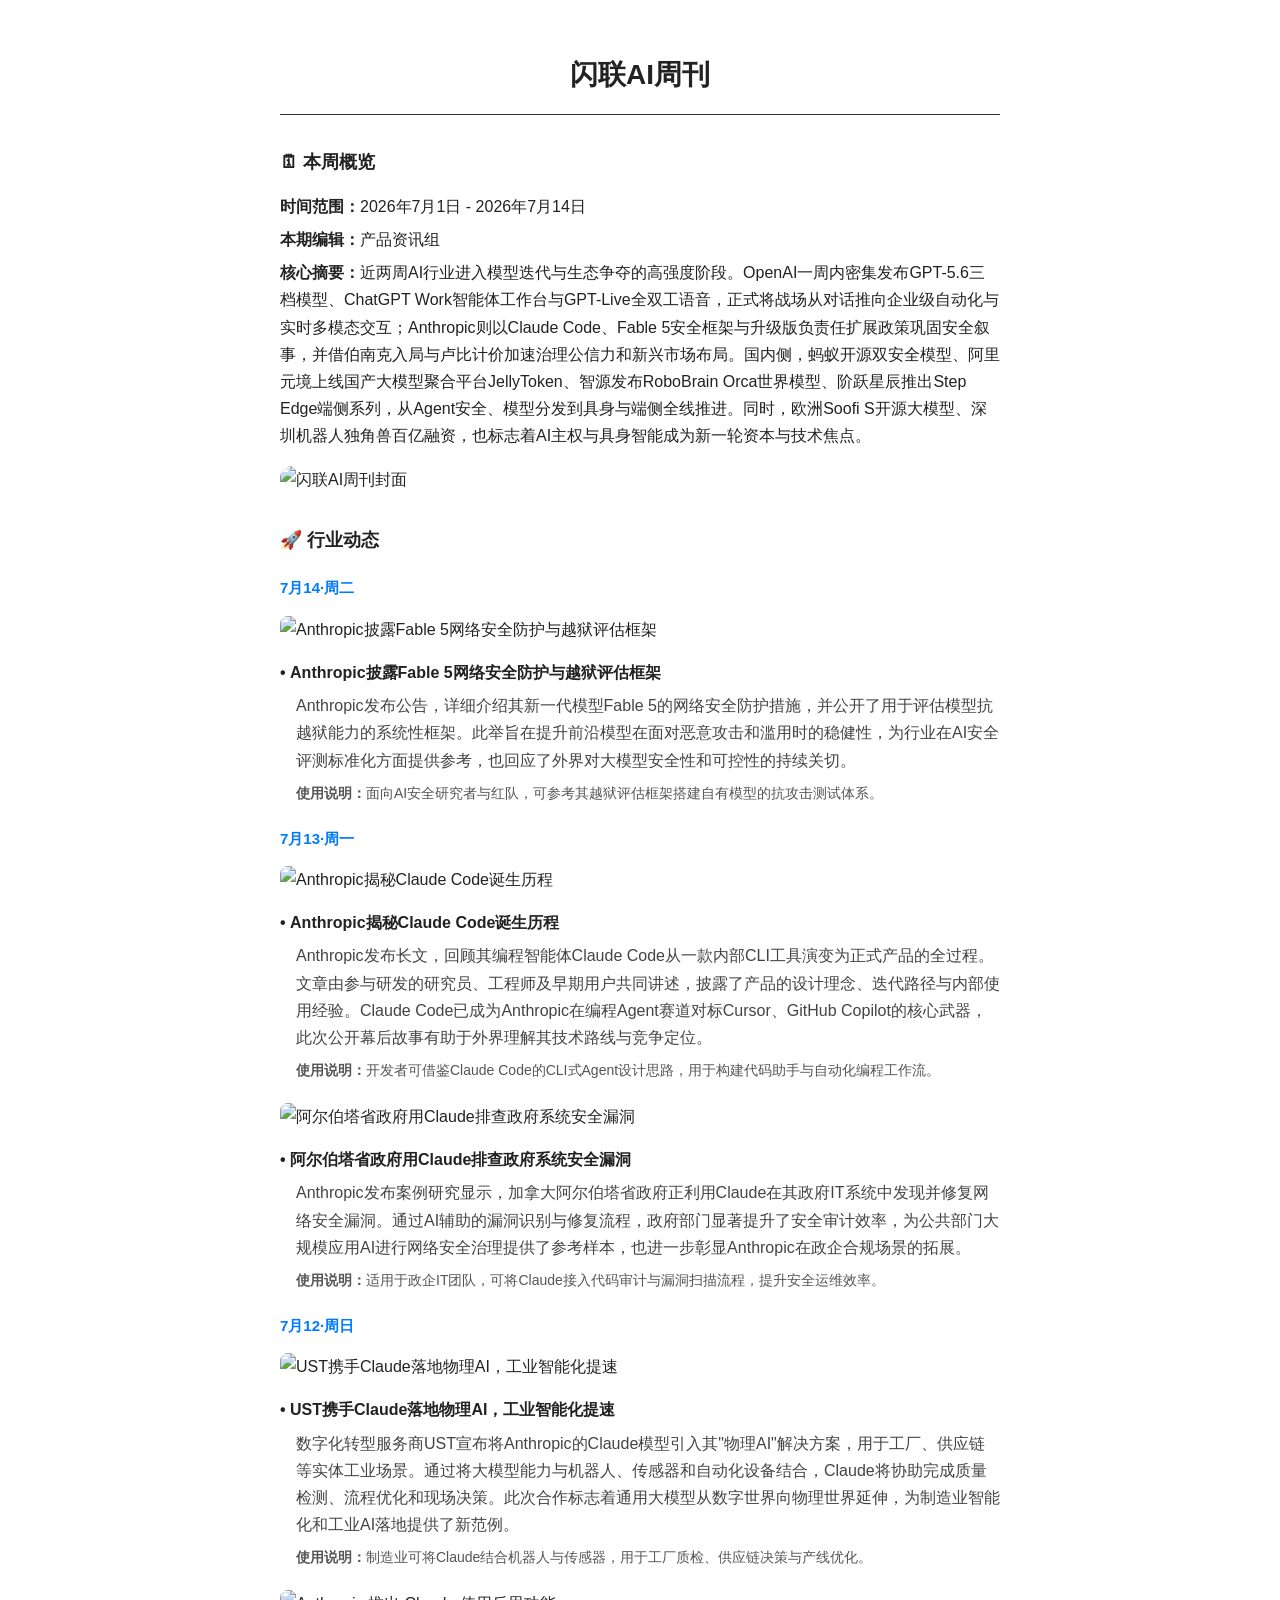
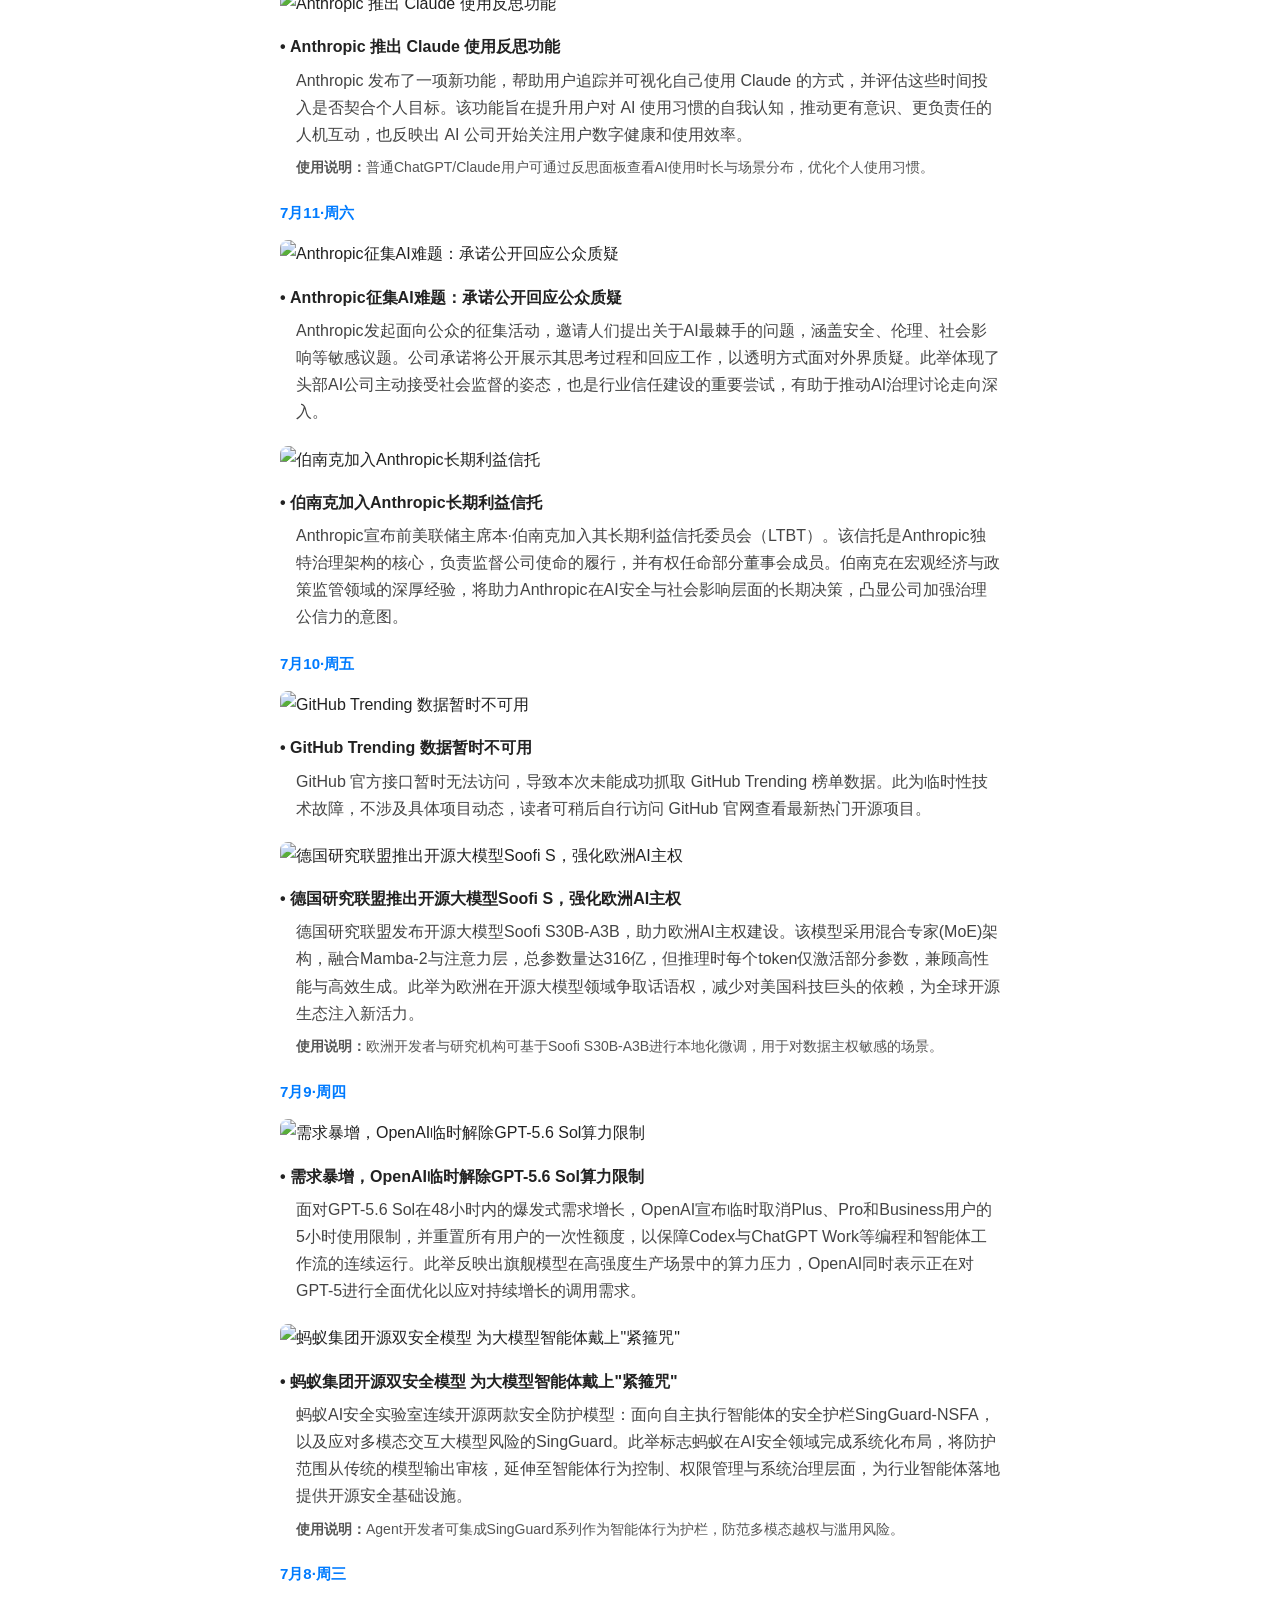
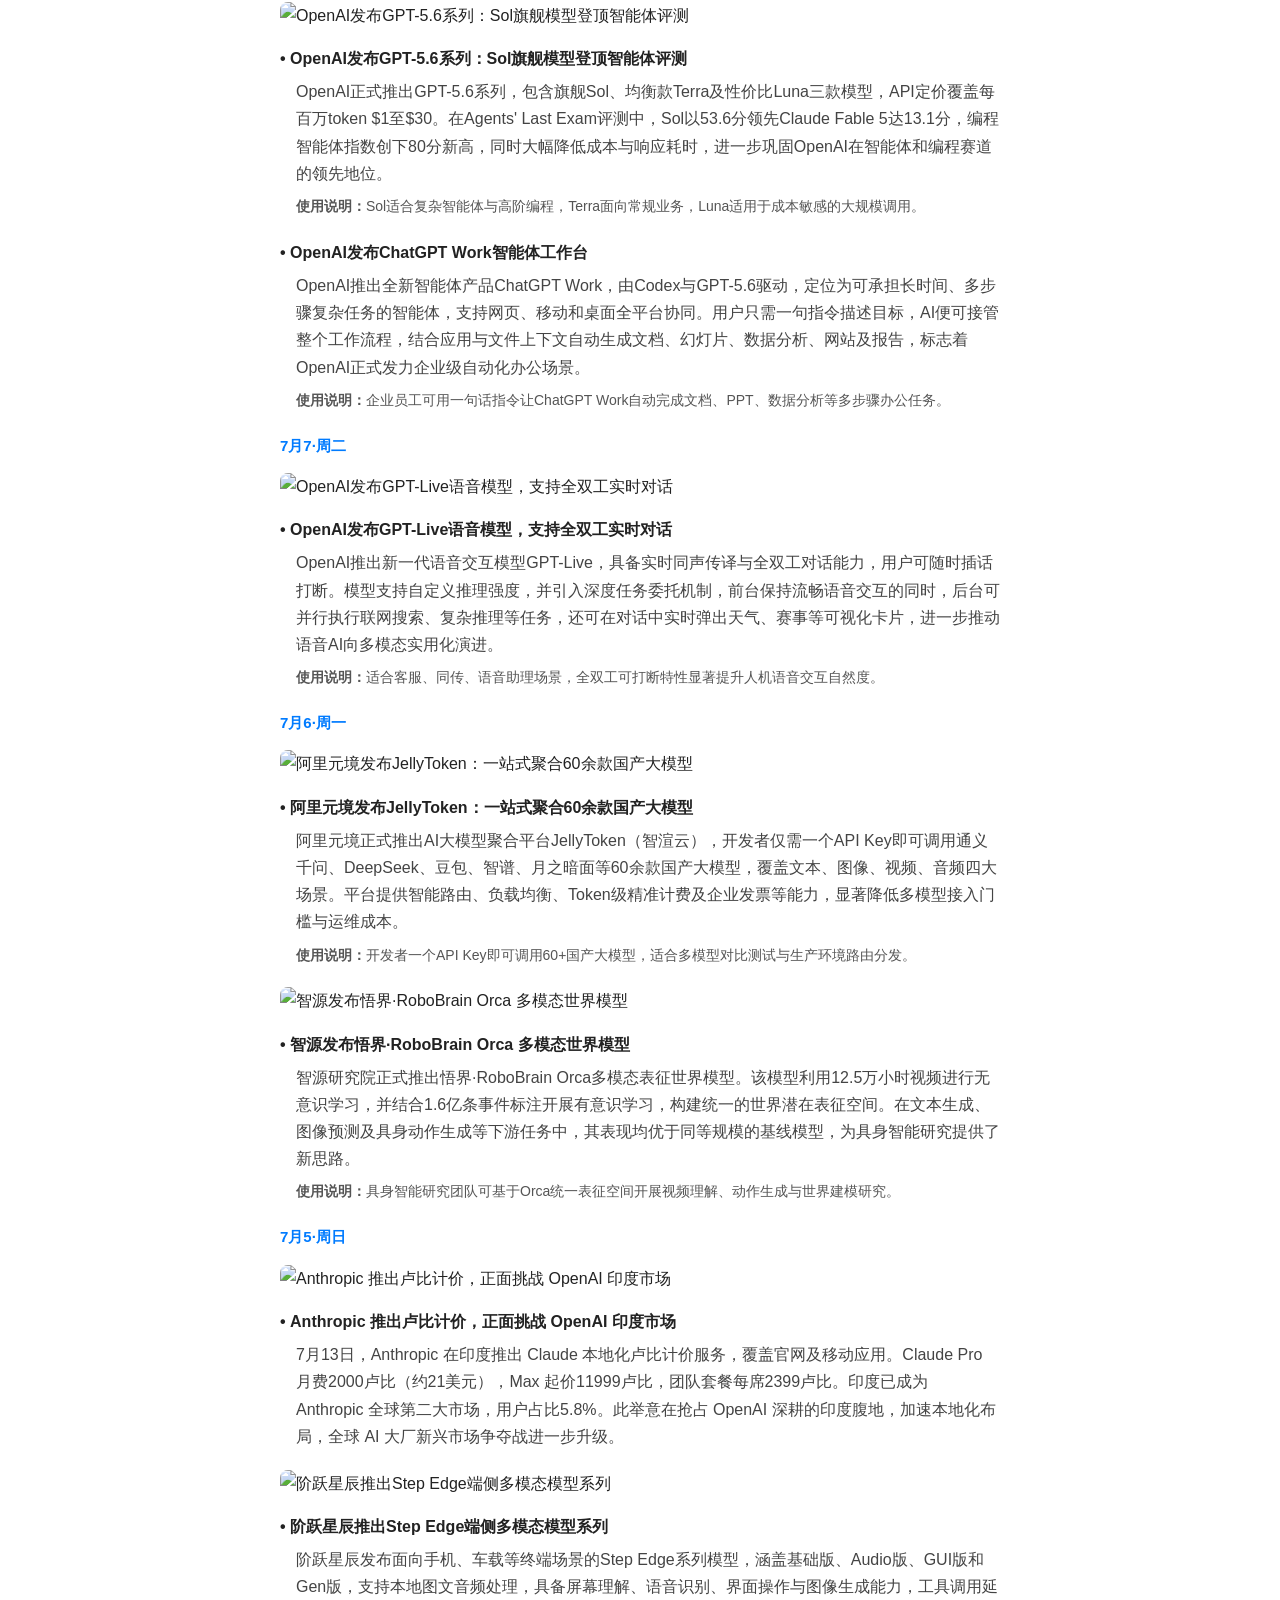
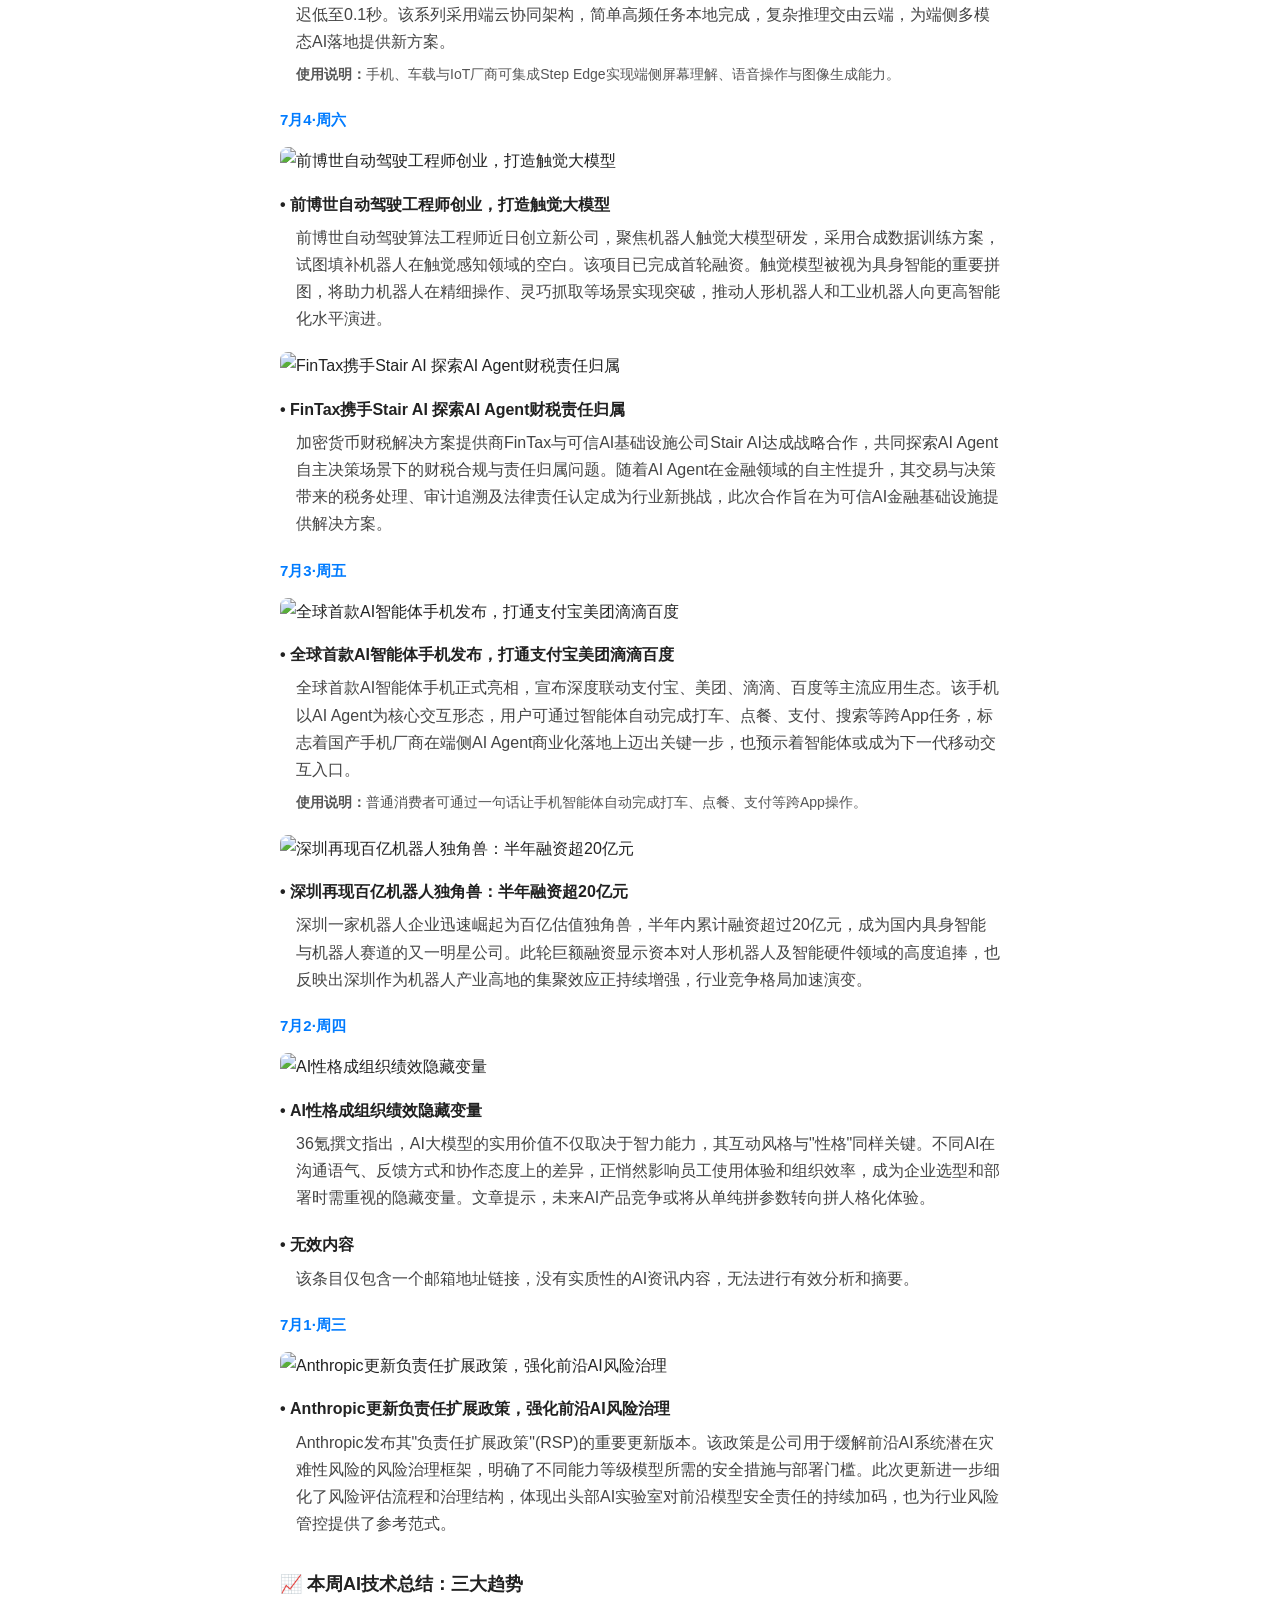
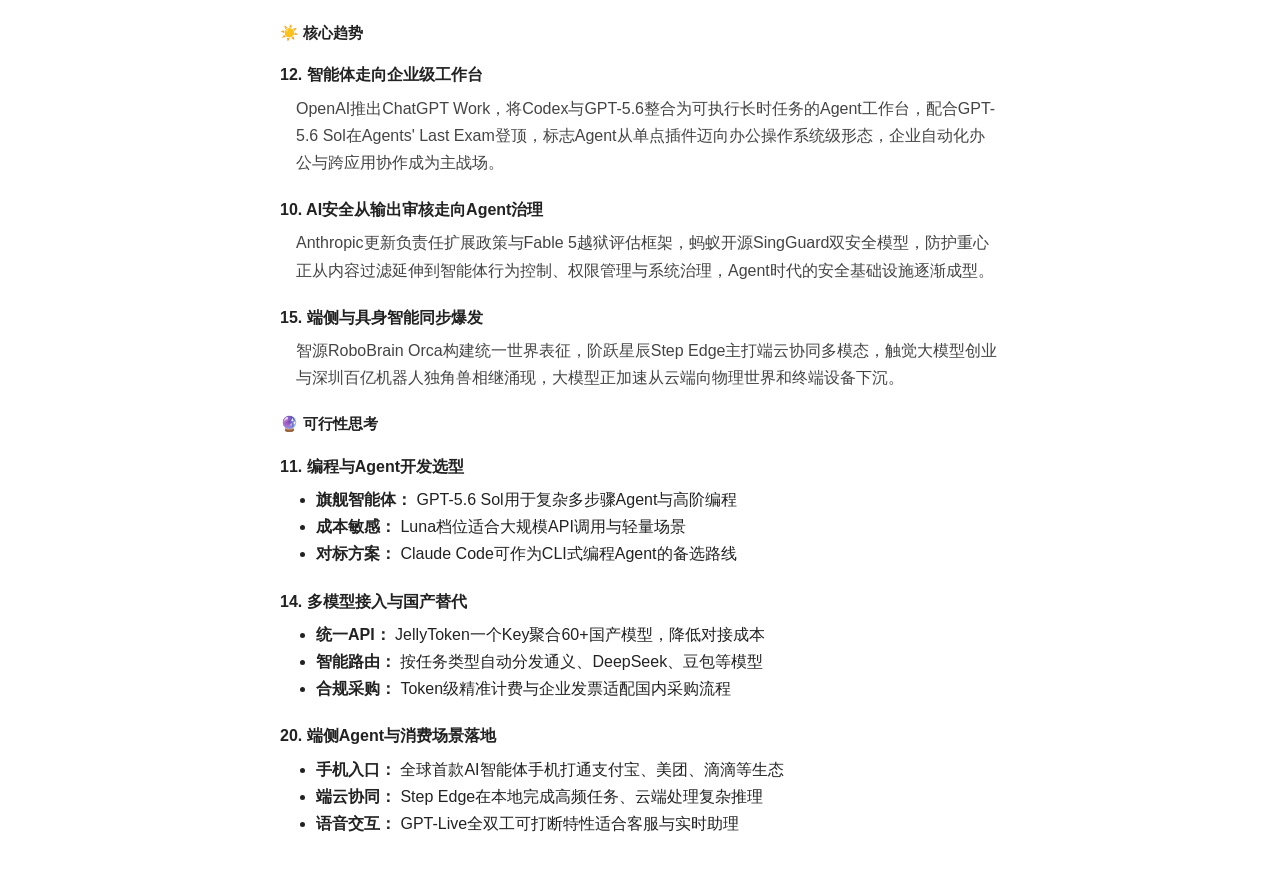
==== output/weekly-2026-07-14/newsletter.html @ d0c446a0 "修改" ====
<!DOCTYPE html>
<html lang="zh-CN">
<head>
<meta charset="utf-8">
<meta name="viewport" content="width=device-width, initial-scale=1">
<title>闪联AI周刊</title>
<style>
  body {
    font-family: "PingFang SC", "Microsoft YaHei", sans-serif;
    max-width: 720px; margin: 0 auto; padding: 32px 24px;
    color: #222; line-height: 1.7; background: #fff;
  }
  h1 { text-align: center; font-size: 28px; margin-bottom: 8px; }
  hr { border: none; border-top: 1px solid #333; margin: 16px 0 24px; }
  .cover-image { width: 100%; border-radius: 12px; margin: 16px 0 24px; display: block; }
  h2 { font-size: 18px; margin-top: 32px; }
  h3 { font-size: 15px; margin-top: 20px; }
  h3.date-label { color: #007bff; font-weight: 600; }
  .meta p { margin: 6px 0; }
  .news-item { margin-bottom: 20px; }
  .news-image { max-width: 100%; border-radius: 8px; margin-bottom: 8px; display: block; }
  .news-title { margin-bottom: 6px; font-weight: 600; }
  .news-summary { margin: 0 0 8px 16px; color: #444; }
  .news-usage { margin: 0 0 0 16px; color: #555; font-size: 14px; }
  .trend-item { margin-bottom: 20px; }
  .trend-heading { margin-bottom: 6px; }
  .trend-body { margin: 0 0 0 16px; color: #444; }
  .feasibility-list { margin: 4px 0 0 16px; padding-left: 20px; }
  ul { padding-left: 20px; }
  a { color: #007bff; }
</style>
</head>
<body>
  <h1>闪联AI周刊</h1>
  <hr>
  <section>
    <h2>🗓 本周概览</h2>
    <div class="meta">
      <p><strong>时间范围：</strong>2026年7月1日 - 2026年7月14日</p>
      <p><strong>本期编辑：</strong>产品资讯组</p>
      <p><strong>核心摘要：</strong>近两周AI行业进入模型迭代与生态争夺的高强度阶段。OpenAI一周内密集发布GPT-5.6三档模型、ChatGPT Work智能体工作台与GPT-Live全双工语音，正式将战场从对话推向企业级自动化与实时多模态交互；Anthropic则以Claude Code、Fable 5安全框架与升级版负责任扩展政策巩固安全叙事，并借伯南克入局与卢比计价加速治理公信力和新兴市场布局。国内侧，蚂蚁开源双安全模型、阿里元境上线国产大模型聚合平台JellyToken、智源发布RoboBrain Orca世界模型、阶跃星辰推出Step Edge端侧系列，从Agent安全、模型分发到具身与端侧全线推进。同时，欧洲Soofi S开源大模型、深圳机器人独角兽百亿融资，也标志着AI主权与具身智能成为新一轮资本与技术焦点。</p>
    </div>
    <img class="cover-image" src="/weekly-2026-07-14/images/cover.png" alt="闪联AI周刊封面">
  </section>
  <section>
    <h2>🚀 行业动态</h2>
    <h3 class="date-label">7月14·周二</h3><div class="news-item"><img class="news-image" src="/issues/weekly-2026-07-14/images/img-0.png" alt="Anthropic披露Fable 5网络安全防护与越狱评估框架" loading="lazy"><p class="news-title">• <strong>Anthropic披露Fable 5网络安全防护与越狱评估框架</strong></p><p class="news-summary">Anthropic发布公告，详细介绍其新一代模型Fable 5的网络安全防护措施，并公开了用于评估模型抗越狱能力的系统性框架。此举旨在提升前沿模型在面对恶意攻击和滥用时的稳健性，为行业在AI安全评测标准化方面提供参考，也回应了外界对大模型安全性和可控性的持续关切。</p><p class="news-usage"><strong>使用说明：</strong>面向AI安全研究者与红队，可参考其越狱评估框架搭建自有模型的抗攻击测试体系。</p></div><h3 class="date-label">7月13·周一</h3><div class="news-item"><img class="news-image" src="/issues/weekly-2026-07-14/images/img-1.gif" alt="Anthropic揭秘Claude Code诞生历程" loading="lazy"><p class="news-title">• <strong>Anthropic揭秘Claude Code诞生历程</strong></p><p class="news-summary">Anthropic发布长文，回顾其编程智能体Claude Code从一款内部CLI工具演变为正式产品的全过程。文章由参与研发的研究员、工程师及早期用户共同讲述，披露了产品的设计理念、迭代路径与内部使用经验。Claude Code已成为Anthropic在编程Agent赛道对标Cursor、GitHub Copilot的核心武器，此次公开幕后故事有助于外界理解其技术路线与竞争定位。</p><p class="news-usage"><strong>使用说明：</strong>开发者可借鉴Claude Code的CLI式Agent设计思路，用于构建代码助手与自动化编程工作流。</p></div><div class="news-item"><img class="news-image" src="/issues/weekly-2026-07-14/images/img-2.png" alt="阿尔伯塔省政府用Claude排查政府系统安全漏洞" loading="lazy"><p class="news-title">• <strong>阿尔伯塔省政府用Claude排查政府系统安全漏洞</strong></p><p class="news-summary">Anthropic发布案例研究显示，加拿大阿尔伯塔省政府正利用Claude在其政府IT系统中发现并修复网络安全漏洞。通过AI辅助的漏洞识别与修复流程，政府部门显著提升了安全审计效率，为公共部门大规模应用AI进行网络安全治理提供了参考样本，也进一步彰显Anthropic在政企合规场景的拓展。</p><p class="news-usage"><strong>使用说明：</strong>适用于政企IT团队，可将Claude接入代码审计与漏洞扫描流程，提升安全运维效率。</p></div><h3 class="date-label">7月12·周日</h3><div class="news-item"><img class="news-image" src="/issues/weekly-2026-07-14/images/img-3.png" alt="UST携手Claude落地物理AI，工业智能化提速" loading="lazy"><p class="news-title">• <strong>UST携手Claude落地物理AI，工业智能化提速</strong></p><p class="news-summary">数字化转型服务商UST宣布将Anthropic的Claude模型引入其&quot;物理AI&quot;解决方案，用于工厂、供应链等实体工业场景。通过将大模型能力与机器人、传感器和自动化设备结合，Claude将协助完成质量检测、流程优化和现场决策。此次合作标志着通用大模型从数字世界向物理世界延伸，为制造业智能化和工业AI落地提供了新范例。</p><p class="news-usage"><strong>使用说明：</strong>制造业可将Claude结合机器人与传感器，用于工厂质检、供应链决策与产线优化。</p></div><div class="news-item"><img class="news-image" src="/issues/weekly-2026-07-14/images/img-4.png" alt="Anthropic 推出 Claude 使用反思功能" loading="lazy"><p class="news-title">• <strong>Anthropic 推出 Claude 使用反思功能</strong></p><p class="news-summary">Anthropic 发布了一项新功能，帮助用户追踪并可视化自己使用 Claude 的方式，并评估这些时间投入是否契合个人目标。该功能旨在提升用户对 AI 使用习惯的自我认知，推动更有意识、更负责任的人机互动，也反映出 AI 公司开始关注用户数字健康和使用效率。</p><p class="news-usage"><strong>使用说明：</strong>普通ChatGPT/Claude用户可通过反思面板查看AI使用时长与场景分布，优化个人使用习惯。</p></div><h3 class="date-label">7月11·周六</h3><div class="news-item"><img class="news-image" src="/issues/weekly-2026-07-14/images/img-5.jpg" alt="Anthropic征集AI难题：承诺公开回应公众质疑" loading="lazy"><p class="news-title">• <strong>Anthropic征集AI难题：承诺公开回应公众质疑</strong></p><p class="news-summary">Anthropic发起面向公众的征集活动，邀请人们提出关于AI最棘手的问题，涵盖安全、伦理、社会影响等敏感议题。公司承诺将公开展示其思考过程和回应工作，以透明方式面对外界质疑。此举体现了头部AI公司主动接受社会监督的姿态，也是行业信任建设的重要尝试，有助于推动AI治理讨论走向深入。</p></div><div class="news-item"><img class="news-image" src="/issues/weekly-2026-07-14/images/img-6.jpg" alt="伯南克加入Anthropic长期利益信托" loading="lazy"><p class="news-title">• <strong>伯南克加入Anthropic长期利益信托</strong></p><p class="news-summary">Anthropic宣布前美联储主席本·伯南克加入其长期利益信托委员会（LTBT）。该信托是Anthropic独特治理架构的核心，负责监督公司使命的履行，并有权任命部分董事会成员。伯南克在宏观经济与政策监管领域的深厚经验，将助力Anthropic在AI安全与社会影响层面的长期决策，凸显公司加强治理公信力的意图。</p></div><h3 class="date-label">7月10·周五</h3><div class="news-item"><img class="news-image" src="/issues/weekly-2026-07-14/images/img-7.png" alt="GitHub Trending 数据暂时不可用" loading="lazy"><p class="news-title">• <strong>GitHub Trending 数据暂时不可用</strong></p><p class="news-summary">GitHub 官方接口暂时无法访问，导致本次未能成功抓取 GitHub Trending 榜单数据。此为临时性技术故障，不涉及具体项目动态，读者可稍后自行访问 GitHub 官网查看最新热门开源项目。</p></div><div class="news-item"><img class="news-image" src="/issues/weekly-2026-07-14/images/img-8.jpg" alt="德国研究联盟推出开源大模型Soofi S，强化欧洲AI主权" loading="lazy"><p class="news-title">• <strong>德国研究联盟推出开源大模型Soofi S，强化欧洲AI主权</strong></p><p class="news-summary">德国研究联盟发布开源大模型Soofi S30B-A3B，助力欧洲AI主权建设。该模型采用混合专家(MoE)架构，融合Mamba-2与注意力层，总参数量达316亿，但推理时每个token仅激活部分参数，兼顾高性能与高效生成。此举为欧洲在开源大模型领域争取话语权，减少对美国科技巨头的依赖，为全球开源生态注入新活力。</p><p class="news-usage"><strong>使用说明：</strong>欧洲开发者与研究机构可基于Soofi S30B-A3B进行本地化微调，用于对数据主权敏感的场景。</p></div><h3 class="date-label">7月9·周四</h3><div class="news-item"><img class="news-image" src="/issues/weekly-2026-07-14/images/img-9.jpg" alt="需求暴增，OpenAI临时解除GPT-5.6 Sol算力限制" loading="lazy"><p class="news-title">• <strong>需求暴增，OpenAI临时解除GPT-5.6 Sol算力限制</strong></p><p class="news-summary">面对GPT-5.6 Sol在48小时内的爆发式需求增长，OpenAI宣布临时取消Plus、Pro和Business用户的5小时使用限制，并重置所有用户的一次性额度，以保障Codex与ChatGPT Work等编程和智能体工作流的连续运行。此举反映出旗舰模型在高强度生产场景中的算力压力，OpenAI同时表示正在对GPT-5进行全面优化以应对持续增长的调用需求。</p></div><div class="news-item"><img class="news-image" src="/issues/weekly-2026-07-14/images/img-10.jpg" alt="蚂蚁集团开源双安全模型 为大模型智能体戴上&quot;紧箍咒&quot;" loading="lazy"><p class="news-title">• <strong>蚂蚁集团开源双安全模型 为大模型智能体戴上&quot;紧箍咒&quot;</strong></p><p class="news-summary">蚂蚁AI安全实验室连续开源两款安全防护模型：面向自主执行智能体的安全护栏SingGuard-NSFA，以及应对多模态交互大模型风险的SingGuard。此举标志蚂蚁在AI安全领域完成系统化布局，将防护范围从传统的模型输出审核，延伸至智能体行为控制、权限管理与系统治理层面，为行业智能体落地提供开源安全基础设施。</p><p class="news-usage"><strong>使用说明：</strong>Agent开发者可集成SingGuard系列作为智能体行为护栏，防范多模态越权与滥用风险。</p></div><h3 class="date-label">7月8·周三</h3><div class="news-item"><img class="news-image" src="/issues/weekly-2026-07-14/images/img-11.jpg" alt="OpenAI发布GPT-5.6系列：Sol旗舰模型登顶智能体评测" loading="lazy"><p class="news-title">• <strong>OpenAI发布GPT-5.6系列：Sol旗舰模型登顶智能体评测</strong></p><p class="news-summary">OpenAI正式推出GPT-5.6系列，包含旗舰Sol、均衡款Terra及性价比Luna三款模型，API定价覆盖每百万token $1至$30。在Agents&#x27; Last Exam评测中，Sol以53.6分领先Claude Fable 5达13.1分，编程智能体指数创下80分新高，同时大幅降低成本与响应耗时，进一步巩固OpenAI在智能体和编程赛道的领先地位。</p><p class="news-usage"><strong>使用说明：</strong>Sol适合复杂智能体与高阶编程，Terra面向常规业务，Luna适用于成本敏感的大规模调用。</p></div><div class="news-item"><p class="news-title">• <strong>OpenAI发布ChatGPT Work智能体工作台</strong></p><p class="news-summary">OpenAI推出全新智能体产品ChatGPT Work，由Codex与GPT-5.6驱动，定位为可承担长时间、多步骤复杂任务的智能体，支持网页、移动和桌面全平台协同。用户只需一句指令描述目标，AI便可接管整个工作流程，结合应用与文件上下文自动生成文档、幻灯片、数据分析、网站及报告，标志着OpenAI正式发力企业级自动化办公场景。</p><p class="news-usage"><strong>使用说明：</strong>企业员工可用一句话指令让ChatGPT Work自动完成文档、PPT、数据分析等多步骤办公任务。</p></div><h3 class="date-label">7月7·周二</h3><div class="news-item"><img class="news-image" src="/issues/weekly-2026-07-14/images/img-13.jpg" alt="OpenAI发布GPT-Live语音模型，支持全双工实时对话" loading="lazy"><p class="news-title">• <strong>OpenAI发布GPT-Live语音模型，支持全双工实时对话</strong></p><p class="news-summary">OpenAI推出新一代语音交互模型GPT-Live，具备实时同声传译与全双工对话能力，用户可随时插话打断。模型支持自定义推理强度，并引入深度任务委托机制，前台保持流畅语音交互的同时，后台可并行执行联网搜索、复杂推理等任务，还可在对话中实时弹出天气、赛事等可视化卡片，进一步推动语音AI向多模态实用化演进。</p><p class="news-usage"><strong>使用说明：</strong>适合客服、同传、语音助理场景，全双工可打断特性显著提升人机语音交互自然度。</p></div><h3 class="date-label">7月6·周一</h3><div class="news-item"><img class="news-image" src="/issues/weekly-2026-07-14/images/img-14.png" alt="阿里元境发布JellyToken：一站式聚合60余款国产大模型" loading="lazy"><p class="news-title">• <strong>阿里元境发布JellyToken：一站式聚合60余款国产大模型</strong></p><p class="news-summary">阿里元境正式推出AI大模型聚合平台JellyToken（智渲云），开发者仅需一个API Key即可调用通义千问、DeepSeek、豆包、智谱、月之暗面等60余款国产大模型，覆盖文本、图像、视频、音频四大场景。平台提供智能路由、负载均衡、Token级精准计费及企业发票等能力，显著降低多模型接入门槛与运维成本。</p><p class="news-usage"><strong>使用说明：</strong>开发者一个API Key即可调用60+国产大模型，适合多模型对比测试与生产环境路由分发。</p></div><div class="news-item"><img class="news-image" src="/issues/weekly-2026-07-14/images/img-15.jpg" alt="智源发布悟界·RoboBrain Orca 多模态世界模型" loading="lazy"><p class="news-title">• <strong>智源发布悟界·RoboBrain Orca 多模态世界模型</strong></p><p class="news-summary">智源研究院正式推出悟界·RoboBrain Orca多模态表征世界模型。该模型利用12.5万小时视频进行无意识学习，并结合1.6亿条事件标注开展有意识学习，构建统一的世界潜在表征空间。在文本生成、图像预测及具身动作生成等下游任务中，其表现均优于同等规模的基线模型，为具身智能研究提供了新思路。</p><p class="news-usage"><strong>使用说明：</strong>具身智能研究团队可基于Orca统一表征空间开展视频理解、动作生成与世界建模研究。</p></div><h3 class="date-label">7月5·周日</h3><div class="news-item"><img class="news-image" src="/issues/weekly-2026-07-14/images/img-16.jpg" alt="Anthropic 推出卢比计价，正面挑战 OpenAI 印度市场" loading="lazy"><p class="news-title">• <strong>Anthropic 推出卢比计价，正面挑战 OpenAI 印度市场</strong></p><p class="news-summary">7月13日，Anthropic 在印度推出 Claude 本地化卢比计价服务，覆盖官网及移动应用。Claude Pro 月费2000卢比（约21美元），Max 起价11999卢比，团队套餐每席2399卢比。印度已成为 Anthropic 全球第二大市场，用户占比5.8%。此举意在抢占 OpenAI 深耕的印度腹地，加速本地化布局，全球 AI 大厂新兴市场争夺战进一步升级。</p></div><div class="news-item"><img class="news-image" src="/issues/weekly-2026-07-14/images/img-17.jpg" alt="阶跃星辰推出Step Edge端侧多模态模型系列" loading="lazy"><p class="news-title">• <strong>阶跃星辰推出Step Edge端侧多模态模型系列</strong></p><p class="news-summary">阶跃星辰发布面向手机、车载等终端场景的Step Edge系列模型，涵盖基础版、Audio版、GUI版和Gen版，支持本地图文音频处理，具备屏幕理解、语音识别、界面操作与图像生成能力，工具调用延迟低至0.1秒。该系列采用端云协同架构，简单高频任务本地完成，复杂推理交由云端，为端侧多模态AI落地提供新方案。</p><p class="news-usage"><strong>使用说明：</strong>手机、车载与IoT厂商可集成Step Edge实现端侧屏幕理解、语音操作与图像生成能力。</p></div><h3 class="date-label">7月4·周六</h3><div class="news-item"><img class="news-image" src="/issues/weekly-2026-07-14/images/img-18.png" alt="前博世自动驾驶工程师创业，打造触觉大模型" loading="lazy"><p class="news-title">• <strong>前博世自动驾驶工程师创业，打造触觉大模型</strong></p><p class="news-summary">前博世自动驾驶算法工程师近日创立新公司，聚焦机器人触觉大模型研发，采用合成数据训练方案，试图填补机器人在触觉感知领域的空白。该项目已完成首轮融资。触觉模型被视为具身智能的重要拼图，将助力机器人在精细操作、灵巧抓取等场景实现突破，推动人形机器人和工业机器人向更高智能化水平演进。</p></div><div class="news-item"><img class="news-image" src="/issues/weekly-2026-07-14/images/img-19.jpg" alt="FinTax携手Stair AI 探索AI Agent财税责任归属" loading="lazy"><p class="news-title">• <strong>FinTax携手Stair AI 探索AI Agent财税责任归属</strong></p><p class="news-summary">加密货币财税解决方案提供商FinTax与可信AI基础设施公司Stair AI达成战略合作，共同探索AI Agent自主决策场景下的财税合规与责任归属问题。随着AI Agent在金融领域的自主性提升，其交易与决策带来的税务处理、审计追溯及法律责任认定成为行业新挑战，此次合作旨在为可信AI金融基础设施提供解决方案。</p></div><h3 class="date-label">7月3·周五</h3><div class="news-item"><img class="news-image" src="/issues/weekly-2026-07-14/images/img-20.jpg" alt="全球首款AI智能体手机发布，打通支付宝美团滴滴百度" loading="lazy"><p class="news-title">• <strong>全球首款AI智能体手机发布，打通支付宝美团滴滴百度</strong></p><p class="news-summary">全球首款AI智能体手机正式亮相，宣布深度联动支付宝、美团、滴滴、百度等主流应用生态。该手机以AI Agent为核心交互形态，用户可通过智能体自动完成打车、点餐、支付、搜索等跨App任务，标志着国产手机厂商在端侧AI Agent商业化落地上迈出关键一步，也预示着智能体或成为下一代移动交互入口。</p><p class="news-usage"><strong>使用说明：</strong>普通消费者可通过一句话让手机智能体自动完成打车、点餐、支付等跨App操作。</p></div><div class="news-item"><img class="news-image" src="/issues/weekly-2026-07-14/images/img-21.jpg" alt="深圳再现百亿机器人独角兽：半年融资超20亿元" loading="lazy"><p class="news-title">• <strong>深圳再现百亿机器人独角兽：半年融资超20亿元</strong></p><p class="news-summary">深圳一家机器人企业迅速崛起为百亿估值独角兽，半年内累计融资超过20亿元，成为国内具身智能与机器人赛道的又一明星公司。此轮巨额融资显示资本对人形机器人及智能硬件领域的高度追捧，也反映出深圳作为机器人产业高地的集聚效应正持续增强，行业竞争格局加速演变。</p></div><h3 class="date-label">7月2·周四</h3><div class="news-item"><img class="news-image" src="/issues/weekly-2026-07-14/images/img-22.jpg" alt="AI性格成组织绩效隐藏变量" loading="lazy"><p class="news-title">• <strong>AI性格成组织绩效隐藏变量</strong></p><p class="news-summary">36氪撰文指出，AI大模型的实用价值不仅取决于智力能力，其互动风格与&quot;性格&quot;同样关键。不同AI在沟通语气、反馈方式和协作态度上的差异，正悄然影响员工使用体验和组织效率，成为企业选型和部署时需重视的隐藏变量。文章提示，未来AI产品竞争或将从单纯拼参数转向拼人格化体验。</p></div><div class="news-item"><p class="news-title">• <strong>无效内容</strong></p><p class="news-summary">该条目仅包含一个邮箱地址链接，没有实质性的AI资讯内容，无法进行有效分析和摘要。</p></div><h3 class="date-label">7月1·周三</h3><div class="news-item"><img class="news-image" src="/issues/weekly-2026-07-14/images/img-24.png" alt="Anthropic更新负责任扩展政策，强化前沿AI风险治理" loading="lazy"><p class="news-title">• <strong>Anthropic更新负责任扩展政策，强化前沿AI风险治理</strong></p><p class="news-summary">Anthropic发布其&quot;负责任扩展政策&quot;(RSP)的重要更新版本。该政策是公司用于缓解前沿AI系统潜在灾难性风险的风险治理框架，明确了不同能力等级模型所需的安全措施与部署门槛。此次更新进一步细化了风险评估流程和治理结构，体现出头部AI实验室对前沿模型安全责任的持续加码，也为行业风险管控提供了参考范式。</p></div>
  </section>
  
<section>
  <h2>📈 本周AI技术总结：三大趋势</h2>
  <h3>☀️ 核心趋势</h3>
  <div class="trend-item"><p class="trend-heading"><strong>12. 智能体走向企业级工作台</strong></p><p class="trend-body">OpenAI推出ChatGPT Work，将Codex与GPT-5.6整合为可执行长时任务的Agent工作台，配合GPT-5.6 Sol在Agents&#x27; Last Exam登顶，标志Agent从单点插件迈向办公操作系统级形态，企业自动化办公与跨应用协作成为主战场。</p></div><div class="trend-item"><p class="trend-heading"><strong>10. AI安全从输出审核走向Agent治理</strong></p><p class="trend-body">Anthropic更新负责任扩展政策与Fable 5越狱评估框架，蚂蚁开源SingGuard双安全模型，防护重心正从内容过滤延伸到智能体行为控制、权限管理与系统治理，Agent时代的安全基础设施逐渐成型。</p></div><div class="trend-item"><p class="trend-heading"><strong>15. 端侧与具身智能同步爆发</strong></p><p class="trend-body">智源RoboBrain Orca构建统一世界表征，阶跃星辰Step Edge主打端云协同多模态，触觉大模型创业与深圳百亿机器人独角兽相继涌现，大模型正加速从云端向物理世界和终端设备下沉。</p></div>
  <h3>🔮 可行性思考</h3>
  <div class="trend-item"><p class="trend-heading"><strong>11. 编程与Agent开发选型</strong></p><ul class="feasibility-list"><li><strong>旗舰智能体：</strong> GPT-5.6 Sol用于复杂多步骤Agent与高阶编程</li><li><strong>成本敏感：</strong> Luna档位适合大规模API调用与轻量场景</li><li><strong>对标方案：</strong> Claude Code可作为CLI式编程Agent的备选路线</li></ul></div><div class="trend-item"><p class="trend-heading"><strong>14. 多模型接入与国产替代</strong></p><ul class="feasibility-list"><li><strong>统一API：</strong> JellyToken一个Key聚合60+国产模型，降低对接成本</li><li><strong>智能路由：</strong> 按任务类型自动分发通义、DeepSeek、豆包等模型</li><li><strong>合规采购：</strong> Token级精准计费与企业发票适配国内采购流程</li></ul></div><div class="trend-item"><p class="trend-heading"><strong>20. 端侧Agent与消费场景落地</strong></p><ul class="feasibility-list"><li><strong>手机入口：</strong> 全球首款AI智能体手机打通支付宝、美团、滴滴等生态</li><li><strong>端云协同：</strong> Step Edge在本地完成高频任务、云端处理复杂推理</li><li><strong>语音交互：</strong> GPT-Live全双工可打断特性适合客服与实时助理</li></ul></div>
</section>

</body>
</html>
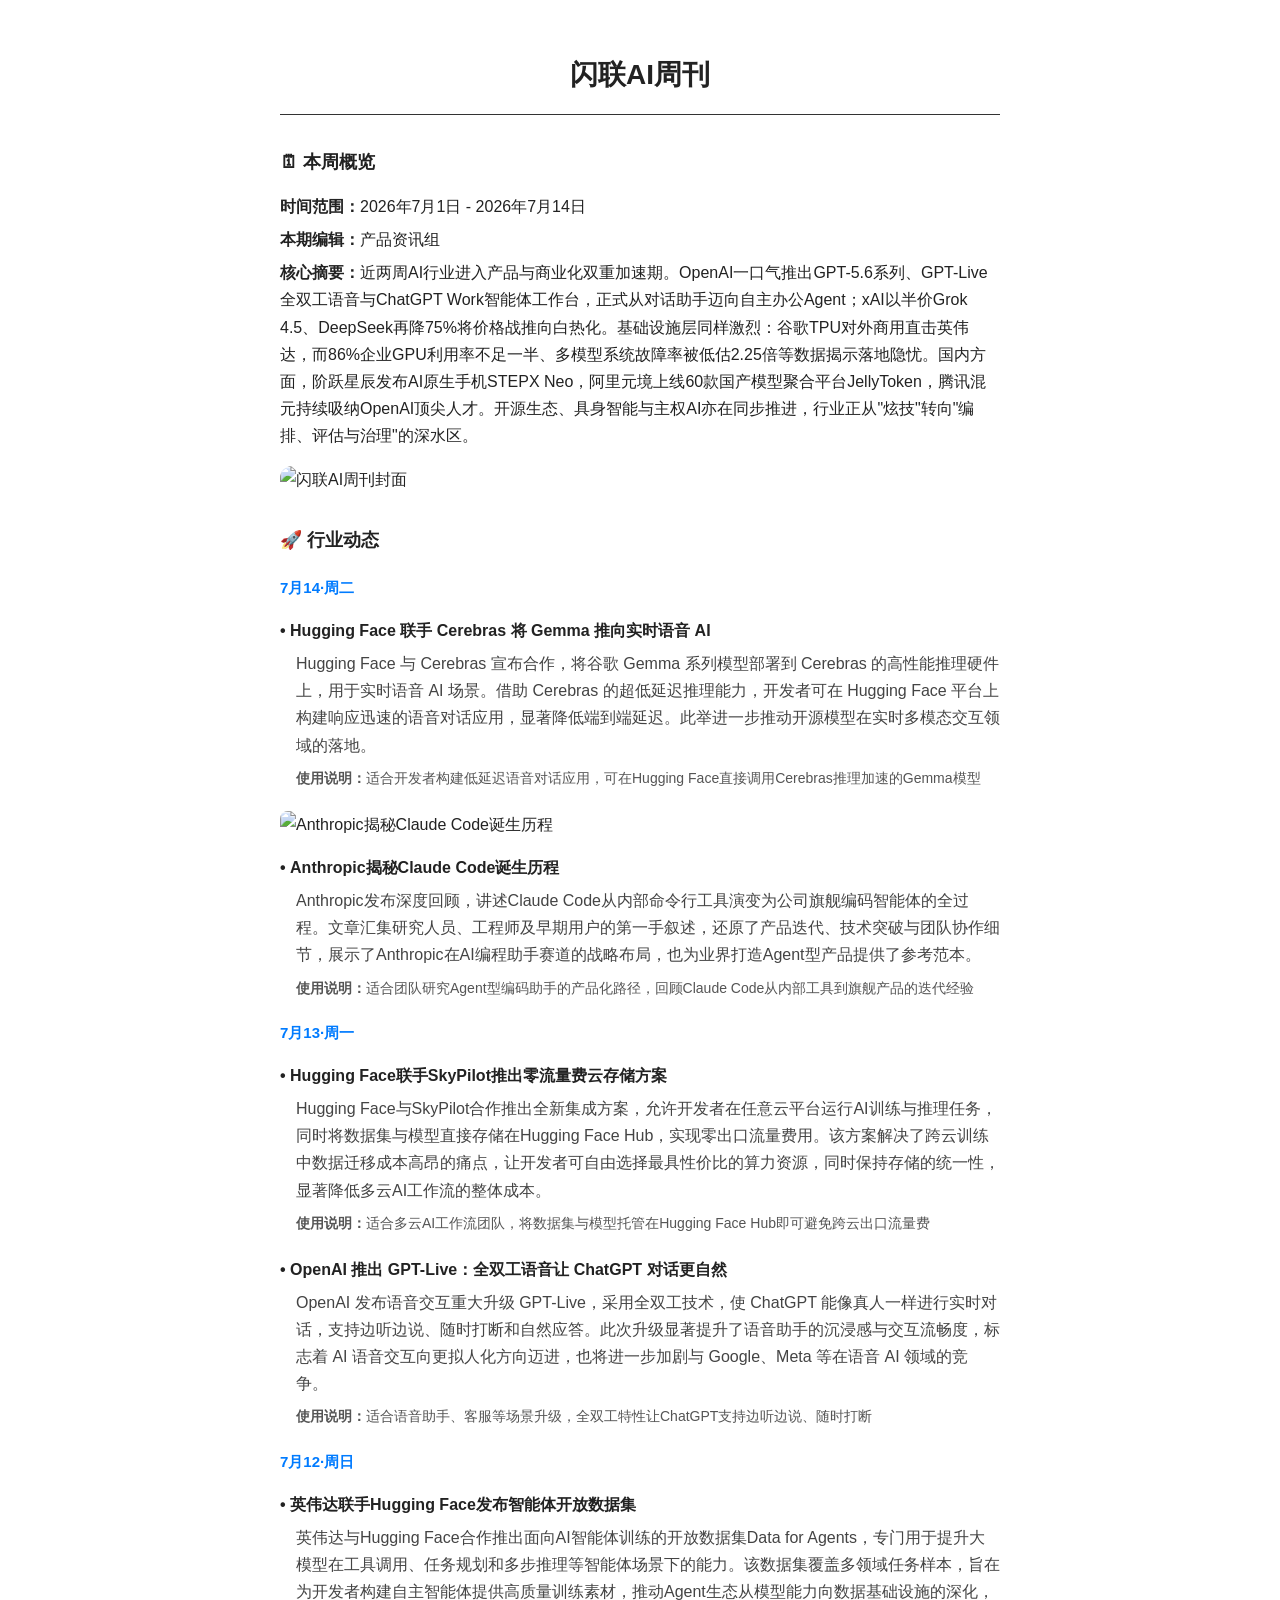
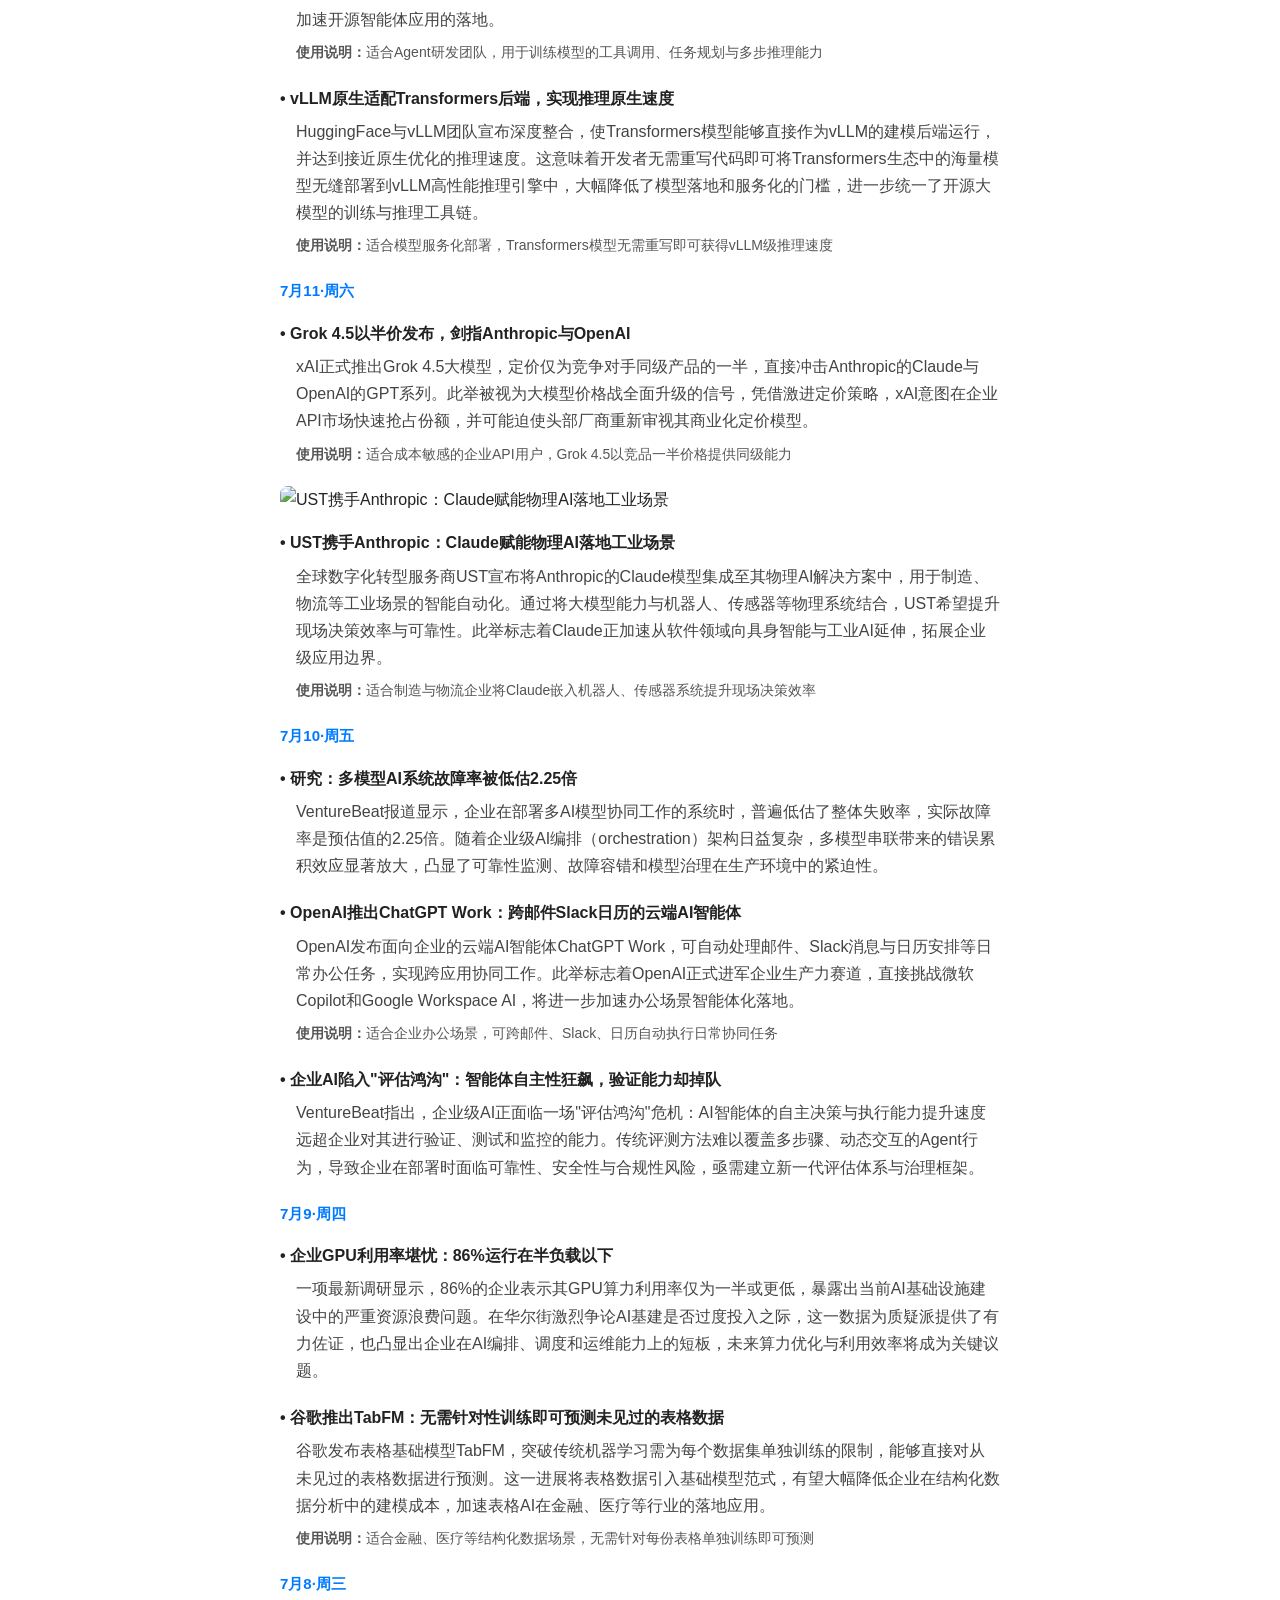
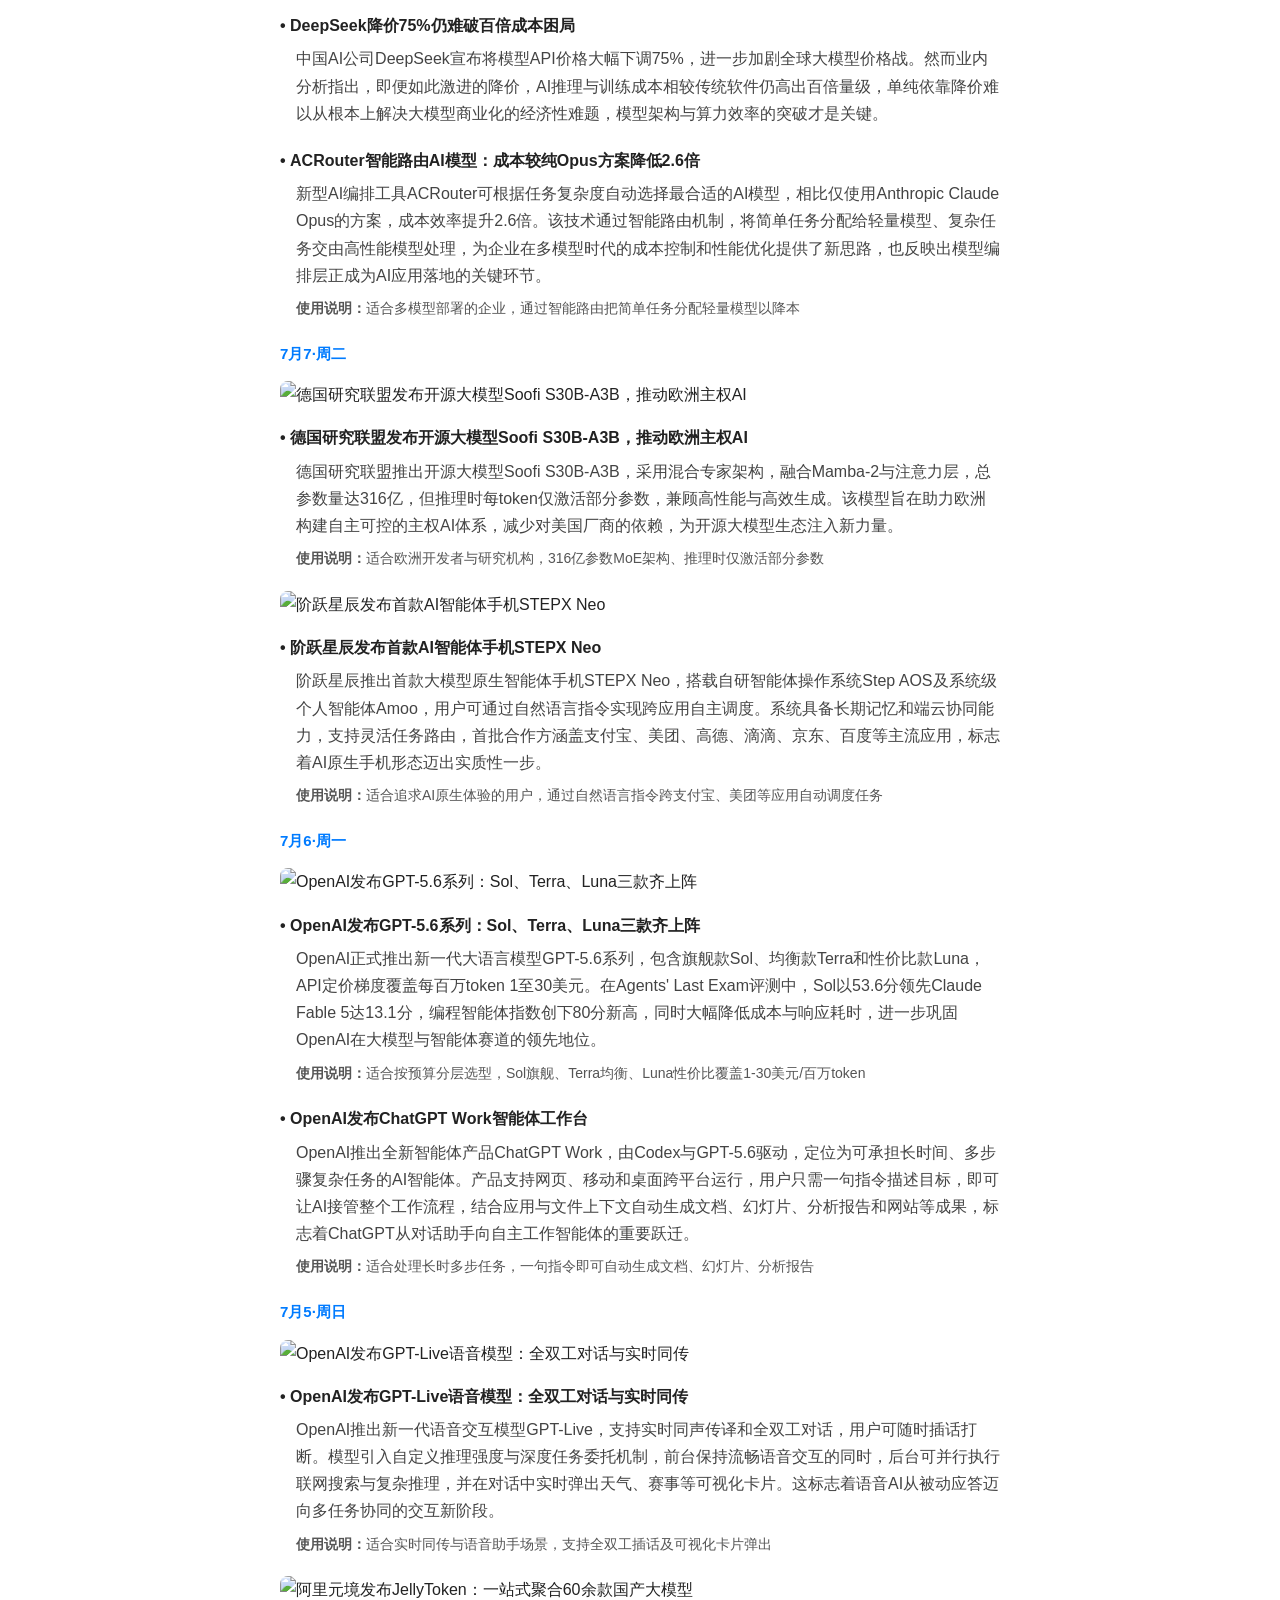
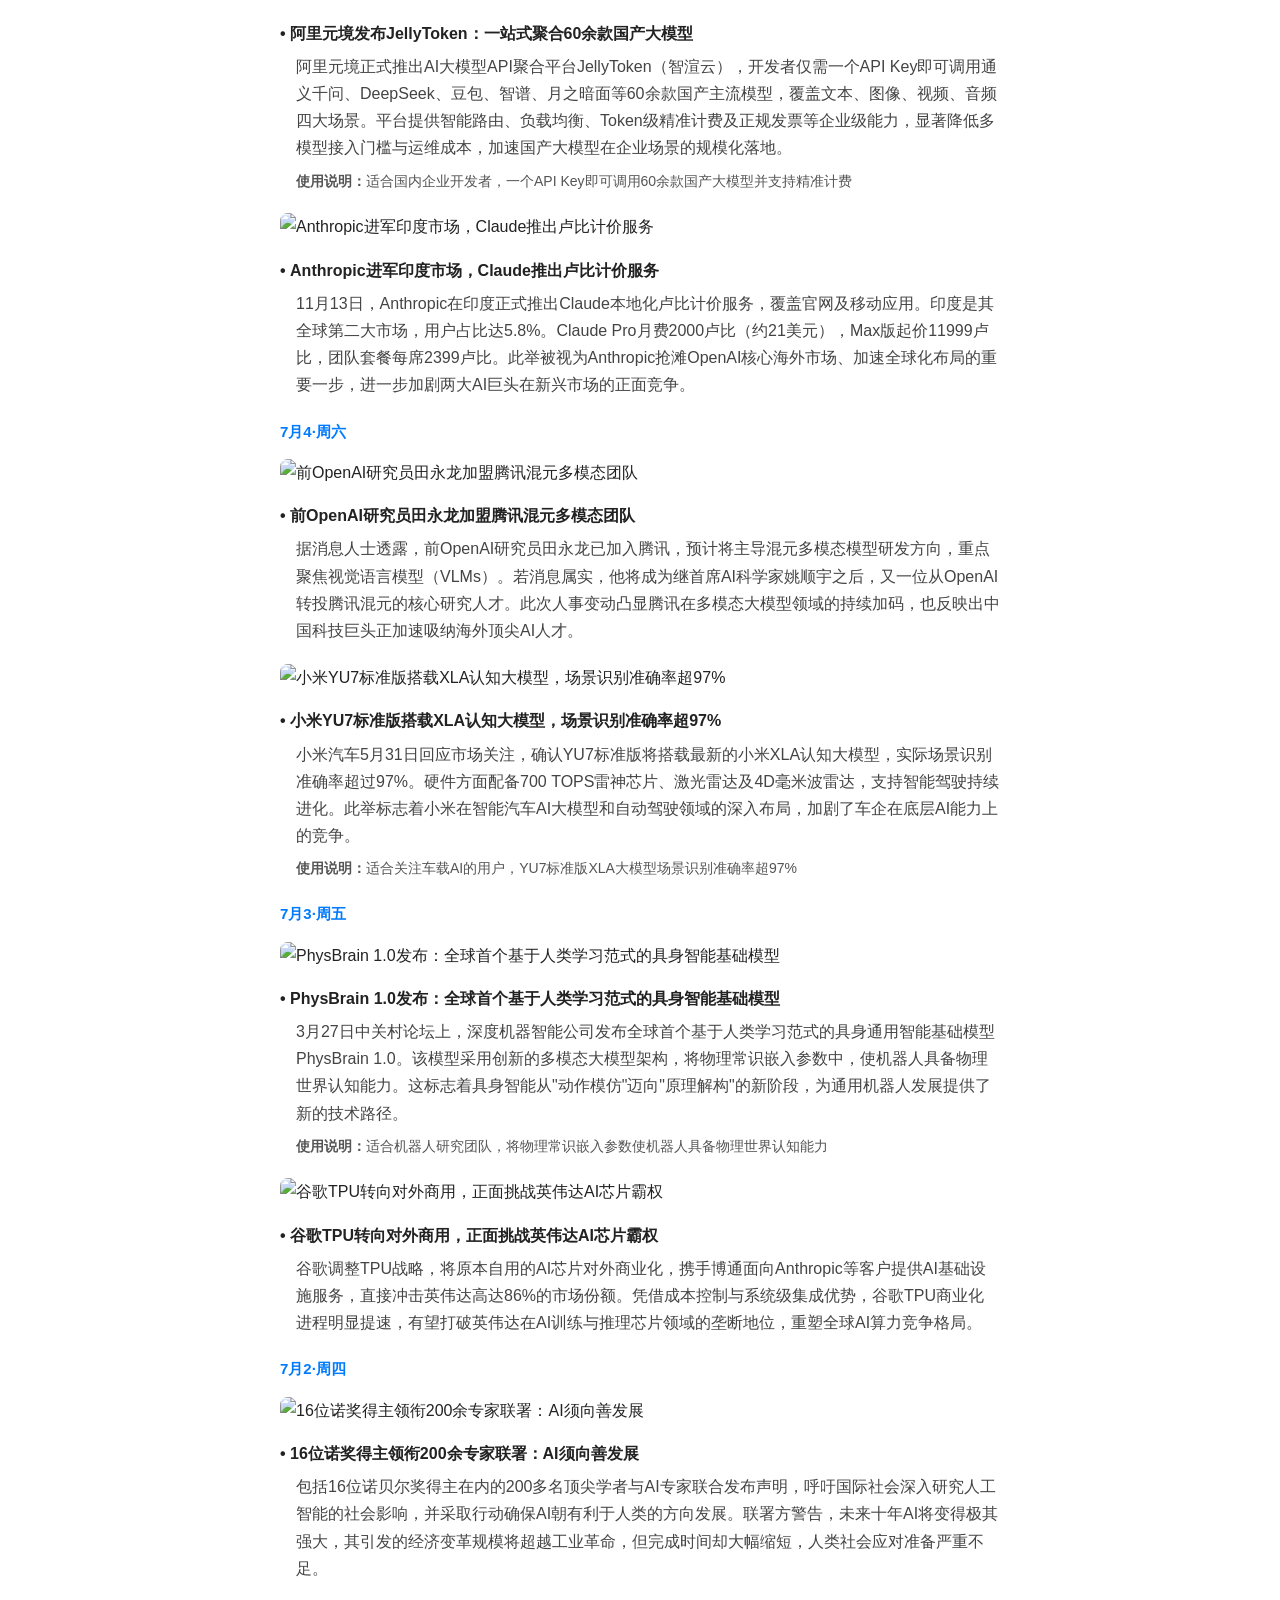
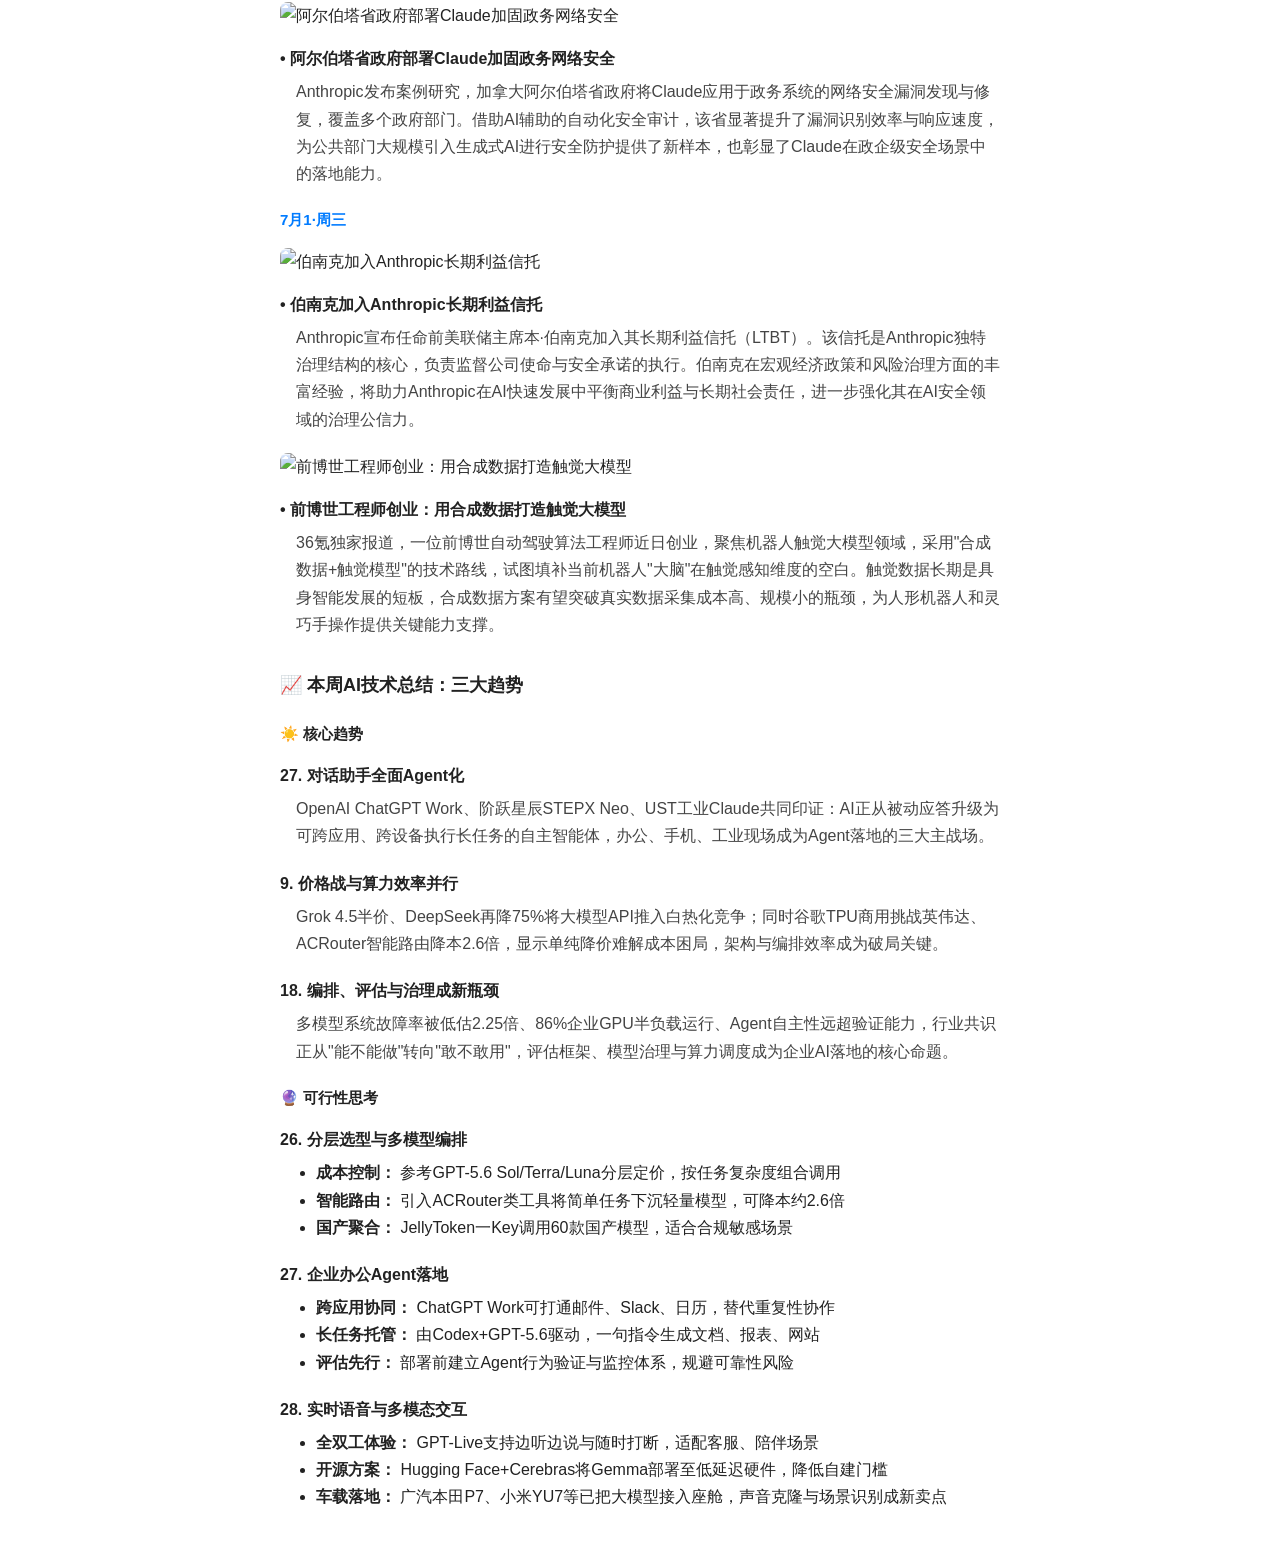
==== commit 6013ecdd: "更改" ====
--- a/output/weekly-2026-07-14/newsletter.html
+++ b/output/weekly-2026-07-14/newsletter.html
@@ -38,21 +38,21 @@
     <div class="meta">
       <p><strong>时间范围：</strong>2026年7月1日 - 2026年7月14日</p>
       <p><strong>本期编辑：</strong>产品资讯组</p>
-      <p><strong>核心摘要：</strong>近两周AI行业进入模型迭代与生态争夺的高强度阶段。OpenAI一周内密集发布GPT-5.6三档模型、ChatGPT Work智能体工作台与GPT-Live全双工语音，正式将战场从对话推向企业级自动化与实时多模态交互；Anthropic则以Claude Code、Fable 5安全框架与升级版负责任扩展政策巩固安全叙事，并借伯南克入局与卢比计价加速治理公信力和新兴市场布局。国内侧，蚂蚁开源双安全模型、阿里元境上线国产大模型聚合平台JellyToken、智源发布RoboBrain Orca世界模型、阶跃星辰推出Step Edge端侧系列，从Agent安全、模型分发到具身与端侧全线推进。同时，欧洲Soofi S开源大模型、深圳机器人独角兽百亿融资，也标志着AI主权与具身智能成为新一轮资本与技术焦点。</p>
+      <p><strong>核心摘要：</strong>近两周AI行业进入产品与商业化双重加速期。OpenAI一口气推出GPT-5.6系列、GPT-Live全双工语音与ChatGPT Work智能体工作台，正式从对话助手迈向自主办公Agent；xAI以半价Grok 4.5、DeepSeek再降75%将价格战推向白热化。基础设施层同样激烈：谷歌TPU对外商用直击英伟达，而86%企业GPU利用率不足一半、多模型系统故障率被低估2.25倍等数据揭示落地隐忧。国内方面，阶跃星辰发布AI原生手机STEPX Neo，阿里元境上线60款国产模型聚合平台JellyToken，腾讯混元持续吸纳OpenAI顶尖人才。开源生态、具身智能与主权AI亦在同步推进，行业正从&quot;炫技&quot;转向&quot;编排、评估与治理&quot;的深水区。</p>
     </div>
     <img class="cover-image" src="/weekly-2026-07-14/images/cover.png" alt="闪联AI周刊封面">
   </section>
   <section>
     <h2>🚀 行业动态</h2>
-    <h3 class="date-label">7月14·周二</h3><div class="news-item"><img class="news-image" src="/issues/weekly-2026-07-14/images/img-0.png" alt="Anthropic披露Fable 5网络安全防护与越狱评估框架" loading="lazy"><p class="news-title">• <strong>Anthropic披露Fable 5网络安全防护与越狱评估框架</strong></p><p class="news-summary">Anthropic发布公告，详细介绍其新一代模型Fable 5的网络安全防护措施，并公开了用于评估模型抗越狱能力的系统性框架。此举旨在提升前沿模型在面对恶意攻击和滥用时的稳健性，为行业在AI安全评测标准化方面提供参考，也回应了外界对大模型安全性和可控性的持续关切。</p><p class="news-usage"><strong>使用说明：</strong>面向AI安全研究者与红队，可参考其越狱评估框架搭建自有模型的抗攻击测试体系。</p></div><h3 class="date-label">7月13·周一</h3><div class="news-item"><img class="news-image" src="/issues/weekly-2026-07-14/images/img-1.gif" alt="Anthropic揭秘Claude Code诞生历程" loading="lazy"><p class="news-title">• <strong>Anthropic揭秘Claude Code诞生历程</strong></p><p class="news-summary">Anthropic发布长文，回顾其编程智能体Claude Code从一款内部CLI工具演变为正式产品的全过程。文章由参与研发的研究员、工程师及早期用户共同讲述，披露了产品的设计理念、迭代路径与内部使用经验。Claude Code已成为Anthropic在编程Agent赛道对标Cursor、GitHub Copilot的核心武器，此次公开幕后故事有助于外界理解其技术路线与竞争定位。</p><p class="news-usage"><strong>使用说明：</strong>开发者可借鉴Claude Code的CLI式Agent设计思路，用于构建代码助手与自动化编程工作流。</p></div><div class="news-item"><img class="news-image" src="/issues/weekly-2026-07-14/images/img-2.png" alt="阿尔伯塔省政府用Claude排查政府系统安全漏洞" loading="lazy"><p class="news-title">• <strong>阿尔伯塔省政府用Claude排查政府系统安全漏洞</strong></p><p class="news-summary">Anthropic发布案例研究显示，加拿大阿尔伯塔省政府正利用Claude在其政府IT系统中发现并修复网络安全漏洞。通过AI辅助的漏洞识别与修复流程，政府部门显著提升了安全审计效率，为公共部门大规模应用AI进行网络安全治理提供了参考样本，也进一步彰显Anthropic在政企合规场景的拓展。</p><p class="news-usage"><strong>使用说明：</strong>适用于政企IT团队，可将Claude接入代码审计与漏洞扫描流程，提升安全运维效率。</p></div><h3 class="date-label">7月12·周日</h3><div class="news-item"><img class="news-image" src="/issues/weekly-2026-07-14/images/img-3.png" alt="UST携手Claude落地物理AI，工业智能化提速" loading="lazy"><p class="news-title">• <strong>UST携手Claude落地物理AI，工业智能化提速</strong></p><p class="news-summary">数字化转型服务商UST宣布将Anthropic的Claude模型引入其&quot;物理AI&quot;解决方案，用于工厂、供应链等实体工业场景。通过将大模型能力与机器人、传感器和自动化设备结合，Claude将协助完成质量检测、流程优化和现场决策。此次合作标志着通用大模型从数字世界向物理世界延伸，为制造业智能化和工业AI落地提供了新范例。</p><p class="news-usage"><strong>使用说明：</strong>制造业可将Claude结合机器人与传感器，用于工厂质检、供应链决策与产线优化。</p></div><div class="news-item"><img class="news-image" src="/issues/weekly-2026-07-14/images/img-4.png" alt="Anthropic 推出 Claude 使用反思功能" loading="lazy"><p class="news-title">• <strong>Anthropic 推出 Claude 使用反思功能</strong></p><p class="news-summary">Anthropic 发布了一项新功能，帮助用户追踪并可视化自己使用 Claude 的方式，并评估这些时间投入是否契合个人目标。该功能旨在提升用户对 AI 使用习惯的自我认知，推动更有意识、更负责任的人机互动，也反映出 AI 公司开始关注用户数字健康和使用效率。</p><p class="news-usage"><strong>使用说明：</strong>普通ChatGPT/Claude用户可通过反思面板查看AI使用时长与场景分布，优化个人使用习惯。</p></div><h3 class="date-label">7月11·周六</h3><div class="news-item"><img class="news-image" src="/issues/weekly-2026-07-14/images/img-5.jpg" alt="Anthropic征集AI难题：承诺公开回应公众质疑" loading="lazy"><p class="news-title">• <strong>Anthropic征集AI难题：承诺公开回应公众质疑</strong></p><p class="news-summary">Anthropic发起面向公众的征集活动，邀请人们提出关于AI最棘手的问题，涵盖安全、伦理、社会影响等敏感议题。公司承诺将公开展示其思考过程和回应工作，以透明方式面对外界质疑。此举体现了头部AI公司主动接受社会监督的姿态，也是行业信任建设的重要尝试，有助于推动AI治理讨论走向深入。</p></div><div class="news-item"><img class="news-image" src="/issues/weekly-2026-07-14/images/img-6.jpg" alt="伯南克加入Anthropic长期利益信托" loading="lazy"><p class="news-title">• <strong>伯南克加入Anthropic长期利益信托</strong></p><p class="news-summary">Anthropic宣布前美联储主席本·伯南克加入其长期利益信托委员会（LTBT）。该信托是Anthropic独特治理架构的核心，负责监督公司使命的履行，并有权任命部分董事会成员。伯南克在宏观经济与政策监管领域的深厚经验，将助力Anthropic在AI安全与社会影响层面的长期决策，凸显公司加强治理公信力的意图。</p></div><h3 class="date-label">7月10·周五</h3><div class="news-item"><img class="news-image" src="/issues/weekly-2026-07-14/images/img-7.png" alt="GitHub Trending 数据暂时不可用" loading="lazy"><p class="news-title">• <strong>GitHub Trending 数据暂时不可用</strong></p><p class="news-summary">GitHub 官方接口暂时无法访问，导致本次未能成功抓取 GitHub Trending 榜单数据。此为临时性技术故障，不涉及具体项目动态，读者可稍后自行访问 GitHub 官网查看最新热门开源项目。</p></div><div class="news-item"><img class="news-image" src="/issues/weekly-2026-07-14/images/img-8.jpg" alt="德国研究联盟推出开源大模型Soofi S，强化欧洲AI主权" loading="lazy"><p class="news-title">• <strong>德国研究联盟推出开源大模型Soofi S，强化欧洲AI主权</strong></p><p class="news-summary">德国研究联盟发布开源大模型Soofi S30B-A3B，助力欧洲AI主权建设。该模型采用混合专家(MoE)架构，融合Mamba-2与注意力层，总参数量达316亿，但推理时每个token仅激活部分参数，兼顾高性能与高效生成。此举为欧洲在开源大模型领域争取话语权，减少对美国科技巨头的依赖，为全球开源生态注入新活力。</p><p class="news-usage"><strong>使用说明：</strong>欧洲开发者与研究机构可基于Soofi S30B-A3B进行本地化微调，用于对数据主权敏感的场景。</p></div><h3 class="date-label">7月9·周四</h3><div class="news-item"><img class="news-image" src="/issues/weekly-2026-07-14/images/img-9.jpg" alt="需求暴增，OpenAI临时解除GPT-5.6 Sol算力限制" loading="lazy"><p class="news-title">• <strong>需求暴增，OpenAI临时解除GPT-5.6 Sol算力限制</strong></p><p class="news-summary">面对GPT-5.6 Sol在48小时内的爆发式需求增长，OpenAI宣布临时取消Plus、Pro和Business用户的5小时使用限制，并重置所有用户的一次性额度，以保障Codex与ChatGPT Work等编程和智能体工作流的连续运行。此举反映出旗舰模型在高强度生产场景中的算力压力，OpenAI同时表示正在对GPT-5进行全面优化以应对持续增长的调用需求。</p></div><div class="news-item"><img class="news-image" src="/issues/weekly-2026-07-14/images/img-10.jpg" alt="蚂蚁集团开源双安全模型 为大模型智能体戴上&quot;紧箍咒&quot;" loading="lazy"><p class="news-title">• <strong>蚂蚁集团开源双安全模型 为大模型智能体戴上&quot;紧箍咒&quot;</strong></p><p class="news-summary">蚂蚁AI安全实验室连续开源两款安全防护模型：面向自主执行智能体的安全护栏SingGuard-NSFA，以及应对多模态交互大模型风险的SingGuard。此举标志蚂蚁在AI安全领域完成系统化布局，将防护范围从传统的模型输出审核，延伸至智能体行为控制、权限管理与系统治理层面，为行业智能体落地提供开源安全基础设施。</p><p class="news-usage"><strong>使用说明：</strong>Agent开发者可集成SingGuard系列作为智能体行为护栏，防范多模态越权与滥用风险。</p></div><h3 class="date-label">7月8·周三</h3><div class="news-item"><img class="news-image" src="/issues/weekly-2026-07-14/images/img-11.jpg" alt="OpenAI发布GPT-5.6系列：Sol旗舰模型登顶智能体评测" loading="lazy"><p class="news-title">• <strong>OpenAI发布GPT-5.6系列：Sol旗舰模型登顶智能体评测</strong></p><p class="news-summary">OpenAI正式推出GPT-5.6系列，包含旗舰Sol、均衡款Terra及性价比Luna三款模型，API定价覆盖每百万token $1至$30。在Agents&#x27; Last Exam评测中，Sol以53.6分领先Claude Fable 5达13.1分，编程智能体指数创下80分新高，同时大幅降低成本与响应耗时，进一步巩固OpenAI在智能体和编程赛道的领先地位。</p><p class="news-usage"><strong>使用说明：</strong>Sol适合复杂智能体与高阶编程，Terra面向常规业务，Luna适用于成本敏感的大规模调用。</p></div><div class="news-item"><p class="news-title">• <strong>OpenAI发布ChatGPT Work智能体工作台</strong></p><p class="news-summary">OpenAI推出全新智能体产品ChatGPT Work，由Codex与GPT-5.6驱动，定位为可承担长时间、多步骤复杂任务的智能体，支持网页、移动和桌面全平台协同。用户只需一句指令描述目标，AI便可接管整个工作流程，结合应用与文件上下文自动生成文档、幻灯片、数据分析、网站及报告，标志着OpenAI正式发力企业级自动化办公场景。</p><p class="news-usage"><strong>使用说明：</strong>企业员工可用一句话指令让ChatGPT Work自动完成文档、PPT、数据分析等多步骤办公任务。</p></div><h3 class="date-label">7月7·周二</h3><div class="news-item"><img class="news-image" src="/issues/weekly-2026-07-14/images/img-13.jpg" alt="OpenAI发布GPT-Live语音模型，支持全双工实时对话" loading="lazy"><p class="news-title">• <strong>OpenAI发布GPT-Live语音模型，支持全双工实时对话</strong></p><p class="news-summary">OpenAI推出新一代语音交互模型GPT-Live，具备实时同声传译与全双工对话能力，用户可随时插话打断。模型支持自定义推理强度，并引入深度任务委托机制，前台保持流畅语音交互的同时，后台可并行执行联网搜索、复杂推理等任务，还可在对话中实时弹出天气、赛事等可视化卡片，进一步推动语音AI向多模态实用化演进。</p><p class="news-usage"><strong>使用说明：</strong>适合客服、同传、语音助理场景，全双工可打断特性显著提升人机语音交互自然度。</p></div><h3 class="date-label">7月6·周一</h3><div class="news-item"><img class="news-image" src="/issues/weekly-2026-07-14/images/img-14.png" alt="阿里元境发布JellyToken：一站式聚合60余款国产大模型" loading="lazy"><p class="news-title">• <strong>阿里元境发布JellyToken：一站式聚合60余款国产大模型</strong></p><p class="news-summary">阿里元境正式推出AI大模型聚合平台JellyToken（智渲云），开发者仅需一个API Key即可调用通义千问、DeepSeek、豆包、智谱、月之暗面等60余款国产大模型，覆盖文本、图像、视频、音频四大场景。平台提供智能路由、负载均衡、Token级精准计费及企业发票等能力，显著降低多模型接入门槛与运维成本。</p><p class="news-usage"><strong>使用说明：</strong>开发者一个API Key即可调用60+国产大模型，适合多模型对比测试与生产环境路由分发。</p></div><div class="news-item"><img class="news-image" src="/issues/weekly-2026-07-14/images/img-15.jpg" alt="智源发布悟界·RoboBrain Orca 多模态世界模型" loading="lazy"><p class="news-title">• <strong>智源发布悟界·RoboBrain Orca 多模态世界模型</strong></p><p class="news-summary">智源研究院正式推出悟界·RoboBrain Orca多模态表征世界模型。该模型利用12.5万小时视频进行无意识学习，并结合1.6亿条事件标注开展有意识学习，构建统一的世界潜在表征空间。在文本生成、图像预测及具身动作生成等下游任务中，其表现均优于同等规模的基线模型，为具身智能研究提供了新思路。</p><p class="news-usage"><strong>使用说明：</strong>具身智能研究团队可基于Orca统一表征空间开展视频理解、动作生成与世界建模研究。</p></div><h3 class="date-label">7月5·周日</h3><div class="news-item"><img class="news-image" src="/issues/weekly-2026-07-14/images/img-16.jpg" alt="Anthropic 推出卢比计价，正面挑战 OpenAI 印度市场" loading="lazy"><p class="news-title">• <strong>Anthropic 推出卢比计价，正面挑战 OpenAI 印度市场</strong></p><p class="news-summary">7月13日，Anthropic 在印度推出 Claude 本地化卢比计价服务，覆盖官网及移动应用。Claude Pro 月费2000卢比（约21美元），Max 起价11999卢比，团队套餐每席2399卢比。印度已成为 Anthropic 全球第二大市场，用户占比5.8%。此举意在抢占 OpenAI 深耕的印度腹地，加速本地化布局，全球 AI 大厂新兴市场争夺战进一步升级。</p></div><div class="news-item"><img class="news-image" src="/issues/weekly-2026-07-14/images/img-17.jpg" alt="阶跃星辰推出Step Edge端侧多模态模型系列" loading="lazy"><p class="news-title">• <strong>阶跃星辰推出Step Edge端侧多模态模型系列</strong></p><p class="news-summary">阶跃星辰发布面向手机、车载等终端场景的Step Edge系列模型，涵盖基础版、Audio版、GUI版和Gen版，支持本地图文音频处理，具备屏幕理解、语音识别、界面操作与图像生成能力，工具调用延迟低至0.1秒。该系列采用端云协同架构，简单高频任务本地完成，复杂推理交由云端，为端侧多模态AI落地提供新方案。</p><p class="news-usage"><strong>使用说明：</strong>手机、车载与IoT厂商可集成Step Edge实现端侧屏幕理解、语音操作与图像生成能力。</p></div><h3 class="date-label">7月4·周六</h3><div class="news-item"><img class="news-image" src="/issues/weekly-2026-07-14/images/img-18.png" alt="前博世自动驾驶工程师创业，打造触觉大模型" loading="lazy"><p class="news-title">• <strong>前博世自动驾驶工程师创业，打造触觉大模型</strong></p><p class="news-summary">前博世自动驾驶算法工程师近日创立新公司，聚焦机器人触觉大模型研发，采用合成数据训练方案，试图填补机器人在触觉感知领域的空白。该项目已完成首轮融资。触觉模型被视为具身智能的重要拼图，将助力机器人在精细操作、灵巧抓取等场景实现突破，推动人形机器人和工业机器人向更高智能化水平演进。</p></div><div class="news-item"><img class="news-image" src="/issues/weekly-2026-07-14/images/img-19.jpg" alt="FinTax携手Stair AI 探索AI Agent财税责任归属" loading="lazy"><p class="news-title">• <strong>FinTax携手Stair AI 探索AI Agent财税责任归属</strong></p><p class="news-summary">加密货币财税解决方案提供商FinTax与可信AI基础设施公司Stair AI达成战略合作，共同探索AI Agent自主决策场景下的财税合规与责任归属问题。随着AI Agent在金融领域的自主性提升，其交易与决策带来的税务处理、审计追溯及法律责任认定成为行业新挑战，此次合作旨在为可信AI金融基础设施提供解决方案。</p></div><h3 class="date-label">7月3·周五</h3><div class="news-item"><img class="news-image" src="/issues/weekly-2026-07-14/images/img-20.jpg" alt="全球首款AI智能体手机发布，打通支付宝美团滴滴百度" loading="lazy"><p class="news-title">• <strong>全球首款AI智能体手机发布，打通支付宝美团滴滴百度</strong></p><p class="news-summary">全球首款AI智能体手机正式亮相，宣布深度联动支付宝、美团、滴滴、百度等主流应用生态。该手机以AI Agent为核心交互形态，用户可通过智能体自动完成打车、点餐、支付、搜索等跨App任务，标志着国产手机厂商在端侧AI Agent商业化落地上迈出关键一步，也预示着智能体或成为下一代移动交互入口。</p><p class="news-usage"><strong>使用说明：</strong>普通消费者可通过一句话让手机智能体自动完成打车、点餐、支付等跨App操作。</p></div><div class="news-item"><img class="news-image" src="/issues/weekly-2026-07-14/images/img-21.jpg" alt="深圳再现百亿机器人独角兽：半年融资超20亿元" loading="lazy"><p class="news-title">• <strong>深圳再现百亿机器人独角兽：半年融资超20亿元</strong></p><p class="news-summary">深圳一家机器人企业迅速崛起为百亿估值独角兽，半年内累计融资超过20亿元，成为国内具身智能与机器人赛道的又一明星公司。此轮巨额融资显示资本对人形机器人及智能硬件领域的高度追捧，也反映出深圳作为机器人产业高地的集聚效应正持续增强，行业竞争格局加速演变。</p></div><h3 class="date-label">7月2·周四</h3><div class="news-item"><img class="news-image" src="/issues/weekly-2026-07-14/images/img-22.jpg" alt="AI性格成组织绩效隐藏变量" loading="lazy"><p class="news-title">• <strong>AI性格成组织绩效隐藏变量</strong></p><p class="news-summary">36氪撰文指出，AI大模型的实用价值不仅取决于智力能力，其互动风格与&quot;性格&quot;同样关键。不同AI在沟通语气、反馈方式和协作态度上的差异，正悄然影响员工使用体验和组织效率，成为企业选型和部署时需重视的隐藏变量。文章提示，未来AI产品竞争或将从单纯拼参数转向拼人格化体验。</p></div><div class="news-item"><p class="news-title">• <strong>无效内容</strong></p><p class="news-summary">该条目仅包含一个邮箱地址链接，没有实质性的AI资讯内容，无法进行有效分析和摘要。</p></div><h3 class="date-label">7月1·周三</h3><div class="news-item"><img class="news-image" src="/issues/weekly-2026-07-14/images/img-24.png" alt="Anthropic更新负责任扩展政策，强化前沿AI风险治理" loading="lazy"><p class="news-title">• <strong>Anthropic更新负责任扩展政策，强化前沿AI风险治理</strong></p><p class="news-summary">Anthropic发布其&quot;负责任扩展政策&quot;(RSP)的重要更新版本。该政策是公司用于缓解前沿AI系统潜在灾难性风险的风险治理框架，明确了不同能力等级模型所需的安全措施与部署门槛。此次更新进一步细化了风险评估流程和治理结构，体现出头部AI实验室对前沿模型安全责任的持续加码，也为行业风险管控提供了参考范式。</p></div>
+    <h3 class="date-label">7月14·周二</h3><div class="news-item"><p class="news-title">• <strong>Hugging Face 联手 Cerebras 将 Gemma 推向实时语音 AI</strong></p><p class="news-summary">Hugging Face 与 Cerebras 宣布合作，将谷歌 Gemma 系列模型部署到 Cerebras 的高性能推理硬件上，用于实时语音 AI 场景。借助 Cerebras 的超低延迟推理能力，开发者可在 Hugging Face 平台上构建响应迅速的语音对话应用，显著降低端到端延迟。此举进一步推动开源模型在实时多模态交互领域的落地。</p><p class="news-usage"><strong>使用说明：</strong>适合开发者构建低延迟语音对话应用，可在Hugging Face直接调用Cerebras推理加速的Gemma模型</p></div><div class="news-item"><img class="news-image" src="/issues/weekly-2026-07-14/images/img-1.gif" alt="Anthropic揭秘Claude Code诞生历程" loading="lazy"><p class="news-title">• <strong>Anthropic揭秘Claude Code诞生历程</strong></p><p class="news-summary">Anthropic发布深度回顾，讲述Claude Code从内部命令行工具演变为公司旗舰编码智能体的全过程。文章汇集研究人员、工程师及早期用户的第一手叙述，还原了产品迭代、技术突破与团队协作细节，展示了Anthropic在AI编程助手赛道的战略布局，也为业界打造Agent型产品提供了参考范本。</p><p class="news-usage"><strong>使用说明：</strong>适合团队研究Agent型编码助手的产品化路径，回顾Claude Code从内部工具到旗舰产品的迭代经验</p></div><h3 class="date-label">7月13·周一</h3><div class="news-item"><p class="news-title">• <strong>Hugging Face联手SkyPilot推出零流量费云存储方案</strong></p><p class="news-summary">Hugging Face与SkyPilot合作推出全新集成方案，允许开发者在任意云平台运行AI训练与推理任务，同时将数据集与模型直接存储在Hugging Face Hub，实现零出口流量费用。该方案解决了跨云训练中数据迁移成本高昂的痛点，让开发者可自由选择最具性价比的算力资源，同时保持存储的统一性，显著降低多云AI工作流的整体成本。</p><p class="news-usage"><strong>使用说明：</strong>适合多云AI工作流团队，将数据集与模型托管在Hugging Face Hub即可避免跨云出口流量费</p></div><div class="news-item"><p class="news-title">• <strong>OpenAI 推出 GPT-Live：全双工语音让 ChatGPT 对话更自然</strong></p><p class="news-summary">OpenAI 发布语音交互重大升级 GPT-Live，采用全双工技术，使 ChatGPT 能像真人一样进行实时对话，支持边听边说、随时打断和自然应答。此次升级显著提升了语音助手的沉浸感与交互流畅度，标志着 AI 语音交互向更拟人化方向迈进，也将进一步加剧与 Google、Meta 等在语音 AI 领域的竞争。</p><p class="news-usage"><strong>使用说明：</strong>适合语音助手、客服等场景升级，全双工特性让ChatGPT支持边听边说、随时打断</p></div><h3 class="date-label">7月12·周日</h3><div class="news-item"><p class="news-title">• <strong>英伟达联手Hugging Face发布智能体开放数据集</strong></p><p class="news-summary">英伟达与Hugging Face合作推出面向AI智能体训练的开放数据集Data for Agents，专门用于提升大模型在工具调用、任务规划和多步推理等智能体场景下的能力。该数据集覆盖多领域任务样本，旨在为开发者构建自主智能体提供高质量训练素材，推动Agent生态从模型能力向数据基础设施的深化，加速开源智能体应用的落地。</p><p class="news-usage"><strong>使用说明：</strong>适合Agent研发团队，用于训练模型的工具调用、任务规划与多步推理能力</p></div><div class="news-item"><p class="news-title">• <strong>vLLM原生适配Transformers后端，实现推理原生速度</strong></p><p class="news-summary">HuggingFace与vLLM团队宣布深度整合，使Transformers模型能够直接作为vLLM的建模后端运行，并达到接近原生优化的推理速度。这意味着开发者无需重写代码即可将Transformers生态中的海量模型无缝部署到vLLM高性能推理引擎中，大幅降低了模型落地和服务化的门槛，进一步统一了开源大模型的训练与推理工具链。</p><p class="news-usage"><strong>使用说明：</strong>适合模型服务化部署，Transformers模型无需重写即可获得vLLM级推理速度</p></div><h3 class="date-label">7月11·周六</h3><div class="news-item"><p class="news-title">• <strong>Grok 4.5以半价发布，剑指Anthropic与OpenAI</strong></p><p class="news-summary">xAI正式推出Grok 4.5大模型，定价仅为竞争对手同级产品的一半，直接冲击Anthropic的Claude与OpenAI的GPT系列。此举被视为大模型价格战全面升级的信号，凭借激进定价策略，xAI意图在企业API市场快速抢占份额，并可能迫使头部厂商重新审视其商业化定价模型。</p><p class="news-usage"><strong>使用说明：</strong>适合成本敏感的企业API用户，Grok 4.5以竞品一半价格提供同级能力</p></div><div class="news-item"><img class="news-image" src="/issues/weekly-2026-07-14/images/img-7.png" alt="UST携手Anthropic：Claude赋能物理AI落地工业场景" loading="lazy"><p class="news-title">• <strong>UST携手Anthropic：Claude赋能物理AI落地工业场景</strong></p><p class="news-summary">全球数字化转型服务商UST宣布将Anthropic的Claude模型集成至其物理AI解决方案中，用于制造、物流等工业场景的智能自动化。通过将大模型能力与机器人、传感器等物理系统结合，UST希望提升现场决策效率与可靠性。此举标志着Claude正加速从软件领域向具身智能与工业AI延伸，拓展企业级应用边界。</p><p class="news-usage"><strong>使用说明：</strong>适合制造与物流企业将Claude嵌入机器人、传感器系统提升现场决策效率</p></div><h3 class="date-label">7月10·周五</h3><div class="news-item"><p class="news-title">• <strong>研究：多模型AI系统故障率被低估2.25倍</strong></p><p class="news-summary">VentureBeat报道显示，企业在部署多AI模型协同工作的系统时，普遍低估了整体失败率，实际故障率是预估值的2.25倍。随着企业级AI编排（orchestration）架构日益复杂，多模型串联带来的错误累积效应显著放大，凸显了可靠性监测、故障容错和模型治理在生产环境中的紧迫性。</p></div><div class="news-item"><p class="news-title">• <strong>OpenAI推出ChatGPT Work：跨邮件Slack日历的云端AI智能体</strong></p><p class="news-summary">OpenAI发布面向企业的云端AI智能体ChatGPT Work，可自动处理邮件、Slack消息与日历安排等日常办公任务，实现跨应用协同工作。此举标志着OpenAI正式进军企业生产力赛道，直接挑战微软Copilot和Google Workspace AI，将进一步加速办公场景智能体化落地。</p><p class="news-usage"><strong>使用说明：</strong>适合企业办公场景，可跨邮件、Slack、日历自动执行日常协同任务</p></div><div class="news-item"><p class="news-title">• <strong>企业AI陷入&quot;评估鸿沟&quot;：智能体自主性狂飙，验证能力却掉队</strong></p><p class="news-summary">VentureBeat指出，企业级AI正面临一场&quot;评估鸿沟&quot;危机：AI智能体的自主决策与执行能力提升速度远超企业对其进行验证、测试和监控的能力。传统评测方法难以覆盖多步骤、动态交互的Agent行为，导致企业在部署时面临可靠性、安全性与合规性风险，亟需建立新一代评估体系与治理框架。</p></div><h3 class="date-label">7月9·周四</h3><div class="news-item"><p class="news-title">• <strong>企业GPU利用率堪忧：86%运行在半负载以下</strong></p><p class="news-summary">一项最新调研显示，86%的企业表示其GPU算力利用率仅为一半或更低，暴露出当前AI基础设施建设中的严重资源浪费问题。在华尔街激烈争论AI基建是否过度投入之际，这一数据为质疑派提供了有力佐证，也凸显出企业在AI编排、调度和运维能力上的短板，未来算力优化与利用效率将成为关键议题。</p></div><div class="news-item"><p class="news-title">• <strong>谷歌推出TabFM：无需针对性训练即可预测未见过的表格数据</strong></p><p class="news-summary">谷歌发布表格基础模型TabFM，突破传统机器学习需为每个数据集单独训练的限制，能够直接对从未见过的表格数据进行预测。这一进展将表格数据引入基础模型范式，有望大幅降低企业在结构化数据分析中的建模成本，加速表格AI在金融、医疗等行业的落地应用。</p><p class="news-usage"><strong>使用说明：</strong>适合金融、医疗等结构化数据场景，无需针对每份表格单独训练即可预测</p></div><h3 class="date-label">7月8·周三</h3><div class="news-item"><p class="news-title">• <strong>DeepSeek降价75%仍难破百倍成本困局</strong></p><p class="news-summary">中国AI公司DeepSeek宣布将模型API价格大幅下调75%，进一步加剧全球大模型价格战。然而业内分析指出，即便如此激进的降价，AI推理与训练成本相较传统软件仍高出百倍量级，单纯依靠降价难以从根本上解决大模型商业化的经济性难题，模型架构与算力效率的突破才是关键。</p></div><div class="news-item"><p class="news-title">• <strong>ACRouter智能路由AI模型：成本较纯Opus方案降低2.6倍</strong></p><p class="news-summary">新型AI编排工具ACRouter可根据任务复杂度自动选择最合适的AI模型，相比仅使用Anthropic Claude Opus的方案，成本效率提升2.6倍。该技术通过智能路由机制，将简单任务分配给轻量模型、复杂任务交由高性能模型处理，为企业在多模型时代的成本控制和性能优化提供了新思路，也反映出模型编排层正成为AI应用落地的关键环节。</p><p class="news-usage"><strong>使用说明：</strong>适合多模型部署的企业，通过智能路由把简单任务分配轻量模型以降本</p></div><h3 class="date-label">7月7·周二</h3><div class="news-item"><img class="news-image" src="/issues/weekly-2026-07-14/images/img-15.jpg" alt="德国研究联盟发布开源大模型Soofi S30B-A3B，推动欧洲主权AI" loading="lazy"><p class="news-title">• <strong>德国研究联盟发布开源大模型Soofi S30B-A3B，推动欧洲主权AI</strong></p><p class="news-summary">德国研究联盟推出开源大模型Soofi S30B-A3B，采用混合专家架构，融合Mamba-2与注意力层，总参数量达316亿，但推理时每token仅激活部分参数，兼顾高性能与高效生成。该模型旨在助力欧洲构建自主可控的主权AI体系，减少对美国厂商的依赖，为开源大模型生态注入新力量。</p><p class="news-usage"><strong>使用说明：</strong>适合欧洲开发者与研究机构，316亿参数MoE架构、推理时仅激活部分参数</p></div><div class="news-item"><img class="news-image" src="/issues/weekly-2026-07-14/images/img-16.jpg" alt="阶跃星辰发布首款AI智能体手机STEPX Neo" loading="lazy"><p class="news-title">• <strong>阶跃星辰发布首款AI智能体手机STEPX Neo</strong></p><p class="news-summary">阶跃星辰推出首款大模型原生智能体手机STEPX Neo，搭载自研智能体操作系统Step AOS及系统级个人智能体Amoo，用户可通过自然语言指令实现跨应用自主调度。系统具备长期记忆和端云协同能力，支持灵活任务路由，首批合作方涵盖支付宝、美团、高德、滴滴、京东、百度等主流应用，标志着AI原生手机形态迈出实质性一步。</p><p class="news-usage"><strong>使用说明：</strong>适合追求AI原生体验的用户，通过自然语言指令跨支付宝、美团等应用自动调度任务</p></div><h3 class="date-label">7月6·周一</h3><div class="news-item"><img class="news-image" src="/issues/weekly-2026-07-14/images/img-17.jpg" alt="OpenAI发布GPT-5.6系列：Sol、Terra、Luna三款齐上阵" loading="lazy"><p class="news-title">• <strong>OpenAI发布GPT-5.6系列：Sol、Terra、Luna三款齐上阵</strong></p><p class="news-summary">OpenAI正式推出新一代大语言模型GPT-5.6系列，包含旗舰款Sol、均衡款Terra和性价比款Luna，API定价梯度覆盖每百万token 1至30美元。在Agents&#x27; Last Exam评测中，Sol以53.6分领先Claude Fable 5达13.1分，编程智能体指数创下80分新高，同时大幅降低成本与响应耗时，进一步巩固OpenAI在大模型与智能体赛道的领先地位。</p><p class="news-usage"><strong>使用说明：</strong>适合按预算分层选型，Sol旗舰、Terra均衡、Luna性价比覆盖1-30美元/百万token</p></div><div class="news-item"><p class="news-title">• <strong>OpenAI发布ChatGPT Work智能体工作台</strong></p><p class="news-summary">OpenAI推出全新智能体产品ChatGPT Work，由Codex与GPT-5.6驱动，定位为可承担长时间、多步骤复杂任务的AI智能体。产品支持网页、移动和桌面跨平台运行，用户只需一句指令描述目标，即可让AI接管整个工作流程，结合应用与文件上下文自动生成文档、幻灯片、分析报告和网站等成果，标志着ChatGPT从对话助手向自主工作智能体的重要跃迁。</p><p class="news-usage"><strong>使用说明：</strong>适合处理长时多步任务，一句指令即可自动生成文档、幻灯片、分析报告</p></div><h3 class="date-label">7月5·周日</h3><div class="news-item"><img class="news-image" src="/issues/weekly-2026-07-14/images/img-19.jpg" alt="OpenAI发布GPT-Live语音模型：全双工对话与实时同传" loading="lazy"><p class="news-title">• <strong>OpenAI发布GPT-Live语音模型：全双工对话与实时同传</strong></p><p class="news-summary">OpenAI推出新一代语音交互模型GPT-Live，支持实时同声传译和全双工对话，用户可随时插话打断。模型引入自定义推理强度与深度任务委托机制，前台保持流畅语音交互的同时，后台可并行执行联网搜索与复杂推理，并在对话中实时弹出天气、赛事等可视化卡片。这标志着语音AI从被动应答迈向多任务协同的交互新阶段。</p><p class="news-usage"><strong>使用说明：</strong>适合实时同传与语音助手场景，支持全双工插话及可视化卡片弹出</p></div><div class="news-item"><img class="news-image" src="/issues/weekly-2026-07-14/images/img-20.png" alt="阿里元境发布JellyToken：一站式聚合60余款国产大模型" loading="lazy"><p class="news-title">• <strong>阿里元境发布JellyToken：一站式聚合60余款国产大模型</strong></p><p class="news-summary">阿里元境正式推出AI大模型API聚合平台JellyToken（智渲云），开发者仅需一个API Key即可调用通义千问、DeepSeek、豆包、智谱、月之暗面等60余款国产主流模型，覆盖文本、图像、视频、音频四大场景。平台提供智能路由、负载均衡、Token级精准计费及正规发票等企业级能力，显著降低多模型接入门槛与运维成本，加速国产大模型在企业场景的规模化落地。</p><p class="news-usage"><strong>使用说明：</strong>适合国内企业开发者，一个API Key即可调用60余款国产大模型并支持精准计费</p></div><div class="news-item"><img class="news-image" src="/issues/weekly-2026-07-14/images/img-21.jpg" alt="Anthropic进军印度市场，Claude推出卢比计价服务" loading="lazy"><p class="news-title">• <strong>Anthropic进军印度市场，Claude推出卢比计价服务</strong></p><p class="news-summary">11月13日，Anthropic在印度正式推出Claude本地化卢比计价服务，覆盖官网及移动应用。印度是其全球第二大市场，用户占比达5.8%。Claude Pro月费2000卢比（约21美元），Max版起价11999卢比，团队套餐每席2399卢比。此举被视为Anthropic抢滩OpenAI核心海外市场、加速全球化布局的重要一步，进一步加剧两大AI巨头在新兴市场的正面竞争。</p></div><h3 class="date-label">7月4·周六</h3><div class="news-item"><img class="news-image" src="/issues/weekly-2026-07-14/images/img-22.webp" alt="前OpenAI研究员田永龙加盟腾讯混元多模态团队" loading="lazy"><p class="news-title">• <strong>前OpenAI研究员田永龙加盟腾讯混元多模态团队</strong></p><p class="news-summary">据消息人士透露，前OpenAI研究员田永龙已加入腾讯，预计将主导混元多模态模型研发方向，重点聚焦视觉语言模型（VLMs）。若消息属实，他将成为继首席AI科学家姚顺宇之后，又一位从OpenAI转投腾讯混元的核心研究人才。此次人事变动凸显腾讯在多模态大模型领域的持续加码，也反映出中国科技巨头正加速吸纳海外顶尖AI人才。</p></div><div class="news-item"><img class="news-image" src="/issues/weekly-2026-07-14/images/img-23.webp" alt="小米YU7标准版搭载XLA认知大模型，场景识别准确率超97%" loading="lazy"><p class="news-title">• <strong>小米YU7标准版搭载XLA认知大模型，场景识别准确率超97%</strong></p><p class="news-summary">小米汽车5月31日回应市场关注，确认YU7标准版将搭载最新的小米XLA认知大模型，实际场景识别准确率超过97%。硬件方面配备700 TOPS雷神芯片、激光雷达及4D毫米波雷达，支持智能驾驶持续进化。此举标志着小米在智能汽车AI大模型和自动驾驶领域的深入布局，加剧了车企在底层AI能力上的竞争。</p><p class="news-usage"><strong>使用说明：</strong>适合关注车载AI的用户，YU7标准版XLA大模型场景识别准确率超97%</p></div><h3 class="date-label">7月3·周五</h3><div class="news-item"><img class="news-image" src="/issues/weekly-2026-07-14/images/img-24.webp" alt="PhysBrain 1.0发布：全球首个基于人类学习范式的具身智能基础模型" loading="lazy"><p class="news-title">• <strong>PhysBrain 1.0发布：全球首个基于人类学习范式的具身智能基础模型</strong></p><p class="news-summary">3月27日中关村论坛上，深度机器智能公司发布全球首个基于人类学习范式的具身通用智能基础模型PhysBrain 1.0。该模型采用创新的多模态大模型架构，将物理常识嵌入参数中，使机器人具备物理世界认知能力。这标志着具身智能从&quot;动作模仿&quot;迈向&quot;原理解构&quot;的新阶段，为通用机器人发展提供了新的技术路径。</p><p class="news-usage"><strong>使用说明：</strong>适合机器人研究团队，将物理常识嵌入参数使机器人具备物理世界认知能力</p></div><div class="news-item"><img class="news-image" src="/issues/weekly-2026-07-14/images/img-25.jpg" alt="谷歌TPU转向对外商用，正面挑战英伟达AI芯片霸权" loading="lazy"><p class="news-title">• <strong>谷歌TPU转向对外商用，正面挑战英伟达AI芯片霸权</strong></p><p class="news-summary">谷歌调整TPU战略，将原本自用的AI芯片对外商业化，携手博通面向Anthropic等客户提供AI基础设施服务，直接冲击英伟达高达86%的市场份额。凭借成本控制与系统级集成优势，谷歌TPU商业化进程明显提速，有望打破英伟达在AI训练与推理芯片领域的垄断地位，重塑全球AI算力竞争格局。</p></div><h3 class="date-label">7月2·周四</h3><div class="news-item"><img class="news-image" src="/issues/weekly-2026-07-14/images/img-26.jpg" alt="16位诺奖得主领衔200余专家联署：AI须向善发展" loading="lazy"><p class="news-title">• <strong>16位诺奖得主领衔200余专家联署：AI须向善发展</strong></p><p class="news-summary">包括16位诺贝尔奖得主在内的200多名顶尖学者与AI专家联合发布声明，呼吁国际社会深入研究人工智能的社会影响，并采取行动确保AI朝有利于人类的方向发展。联署方警告，未来十年AI将变得极其强大，其引发的经济变革规模将超越工业革命，但完成时间却大幅缩短，人类社会应对准备严重不足。</p></div><div class="news-item"><img class="news-image" src="/issues/weekly-2026-07-14/images/img-27.png" alt="阿尔伯塔省政府部署Claude加固政务网络安全" loading="lazy"><p class="news-title">• <strong>阿尔伯塔省政府部署Claude加固政务网络安全</strong></p><p class="news-summary">Anthropic发布案例研究，加拿大阿尔伯塔省政府将Claude应用于政务系统的网络安全漏洞发现与修复，覆盖多个政府部门。借助AI辅助的自动化安全审计，该省显著提升了漏洞识别效率与响应速度，为公共部门大规模引入生成式AI进行安全防护提供了新样本，也彰显了Claude在政企级安全场景中的落地能力。</p></div><h3 class="date-label">7月1·周三</h3><div class="news-item"><img class="news-image" src="/issues/weekly-2026-07-14/images/img-28.jpg" alt="伯南克加入Anthropic长期利益信托" loading="lazy"><p class="news-title">• <strong>伯南克加入Anthropic长期利益信托</strong></p><p class="news-summary">Anthropic宣布任命前美联储主席本·伯南克加入其长期利益信托（LTBT）。该信托是Anthropic独特治理结构的核心，负责监督公司使命与安全承诺的执行。伯南克在宏观经济政策和风险治理方面的丰富经验，将助力Anthropic在AI快速发展中平衡商业利益与长期社会责任，进一步强化其在AI安全领域的治理公信力。</p></div><div class="news-item"><img class="news-image" src="/issues/weekly-2026-07-14/images/img-29.png" alt="前博世工程师创业：用合成数据打造触觉大模型" loading="lazy"><p class="news-title">• <strong>前博世工程师创业：用合成数据打造触觉大模型</strong></p><p class="news-summary">36氪独家报道，一位前博世自动驾驶算法工程师近日创业，聚焦机器人触觉大模型领域，采用&quot;合成数据+触觉模型&quot;的技术路线，试图填补当前机器人&quot;大脑&quot;在触觉感知维度的空白。触觉数据长期是具身智能发展的短板，合成数据方案有望突破真实数据采集成本高、规模小的瓶颈，为人形机器人和灵巧手操作提供关键能力支撑。</p></div>
   </section>
   
 <section>
   <h2>📈 本周AI技术总结：三大趋势</h2>
   <h3>☀️ 核心趋势</h3>
-  <div class="trend-item"><p class="trend-heading"><strong>12. 智能体走向企业级工作台</strong></p><p class="trend-body">OpenAI推出ChatGPT Work，将Codex与GPT-5.6整合为可执行长时任务的Agent工作台，配合GPT-5.6 Sol在Agents&#x27; Last Exam登顶，标志Agent从单点插件迈向办公操作系统级形态，企业自动化办公与跨应用协作成为主战场。</p></div><div class="trend-item"><p class="trend-heading"><strong>10. AI安全从输出审核走向Agent治理</strong></p><p class="trend-body">Anthropic更新负责任扩展政策与Fable 5越狱评估框架，蚂蚁开源SingGuard双安全模型，防护重心正从内容过滤延伸到智能体行为控制、权限管理与系统治理，Agent时代的安全基础设施逐渐成型。</p></div><div class="trend-item"><p class="trend-heading"><strong>15. 端侧与具身智能同步爆发</strong></p><p class="trend-body">智源RoboBrain Orca构建统一世界表征，阶跃星辰Step Edge主打端云协同多模态，触觉大模型创业与深圳百亿机器人独角兽相继涌现，大模型正加速从云端向物理世界和终端设备下沉。</p></div>
+  <div class="trend-item"><p class="trend-heading"><strong>27. 对话助手全面Agent化</strong></p><p class="trend-body">OpenAI ChatGPT Work、阶跃星辰STEPX Neo、UST工业Claude共同印证：AI正从被动应答升级为可跨应用、跨设备执行长任务的自主智能体，办公、手机、工业现场成为Agent落地的三大主战场。</p></div><div class="trend-item"><p class="trend-heading"><strong>9. 价格战与算力效率并行</strong></p><p class="trend-body">Grok 4.5半价、DeepSeek再降75%将大模型API推入白热化竞争；同时谷歌TPU商用挑战英伟达、ACRouter智能路由降本2.6倍，显示单纯降价难解成本困局，架构与编排效率成为破局关键。</p></div><div class="trend-item"><p class="trend-heading"><strong>18. 编排、评估与治理成新瓶颈</strong></p><p class="trend-body">多模型系统故障率被低估2.25倍、86%企业GPU半负载运行、Agent自主性远超验证能力，行业共识正从&quot;能不能做&quot;转向&quot;敢不敢用&quot;，评估框架、模型治理与算力调度成为企业AI落地的核心命题。</p></div>
   <h3>🔮 可行性思考</h3>
-  <div class="trend-item"><p class="trend-heading"><strong>11. 编程与Agent开发选型</strong></p><ul class="feasibility-list"><li><strong>旗舰智能体：</strong> GPT-5.6 Sol用于复杂多步骤Agent与高阶编程</li><li><strong>成本敏感：</strong> Luna档位适合大规模API调用与轻量场景</li><li><strong>对标方案：</strong> Claude Code可作为CLI式编程Agent的备选路线</li></ul></div><div class="trend-item"><p class="trend-heading"><strong>14. 多模型接入与国产替代</strong></p><ul class="feasibility-list"><li><strong>统一API：</strong> JellyToken一个Key聚合60+国产模型，降低对接成本</li><li><strong>智能路由：</strong> 按任务类型自动分发通义、DeepSeek、豆包等模型</li><li><strong>合规采购：</strong> Token级精准计费与企业发票适配国内采购流程</li></ul></div><div class="trend-item"><p class="trend-heading"><strong>20. 端侧Agent与消费场景落地</strong></p><ul class="feasibility-list"><li><strong>手机入口：</strong> 全球首款AI智能体手机打通支付宝、美团、滴滴等生态</li><li><strong>端云协同：</strong> Step Edge在本地完成高频任务、云端处理复杂推理</li><li><strong>语音交互：</strong> GPT-Live全双工可打断特性适合客服与实时助理</li></ul></div>
+  <div class="trend-item"><p class="trend-heading"><strong>26. 分层选型与多模型编排</strong></p><ul class="feasibility-list"><li><strong>成本控制：</strong> 参考GPT-5.6 Sol/Terra/Luna分层定价，按任务复杂度组合调用</li><li><strong>智能路由：</strong> 引入ACRouter类工具将简单任务下沉轻量模型，可降本约2.6倍</li><li><strong>国产聚合：</strong> JellyToken一Key调用60款国产模型，适合合规敏感场景</li></ul></div><div class="trend-item"><p class="trend-heading"><strong>27. 企业办公Agent落地</strong></p><ul class="feasibility-list"><li><strong>跨应用协同：</strong> ChatGPT Work可打通邮件、Slack、日历，替代重复性协作</li><li><strong>长任务托管：</strong> 由Codex+GPT-5.6驱动，一句指令生成文档、报表、网站</li><li><strong>评估先行：</strong> 部署前建立Agent行为验证与监控体系，规避可靠性风险</li></ul></div><div class="trend-item"><p class="trend-heading"><strong>28. 实时语音与多模态交互</strong></p><ul class="feasibility-list"><li><strong>全双工体验：</strong> GPT-Live支持边听边说与随时打断，适配客服、陪伴场景</li><li><strong>开源方案：</strong> Hugging Face+Cerebras将Gemma部署至低延迟硬件，降低自建门槛</li><li><strong>车载落地：</strong> 广汽本田P7、小米YU7等已把大模型接入座舱，声音克隆与场景识别成新卖点</li></ul></div>
 </section>
 
 </body>
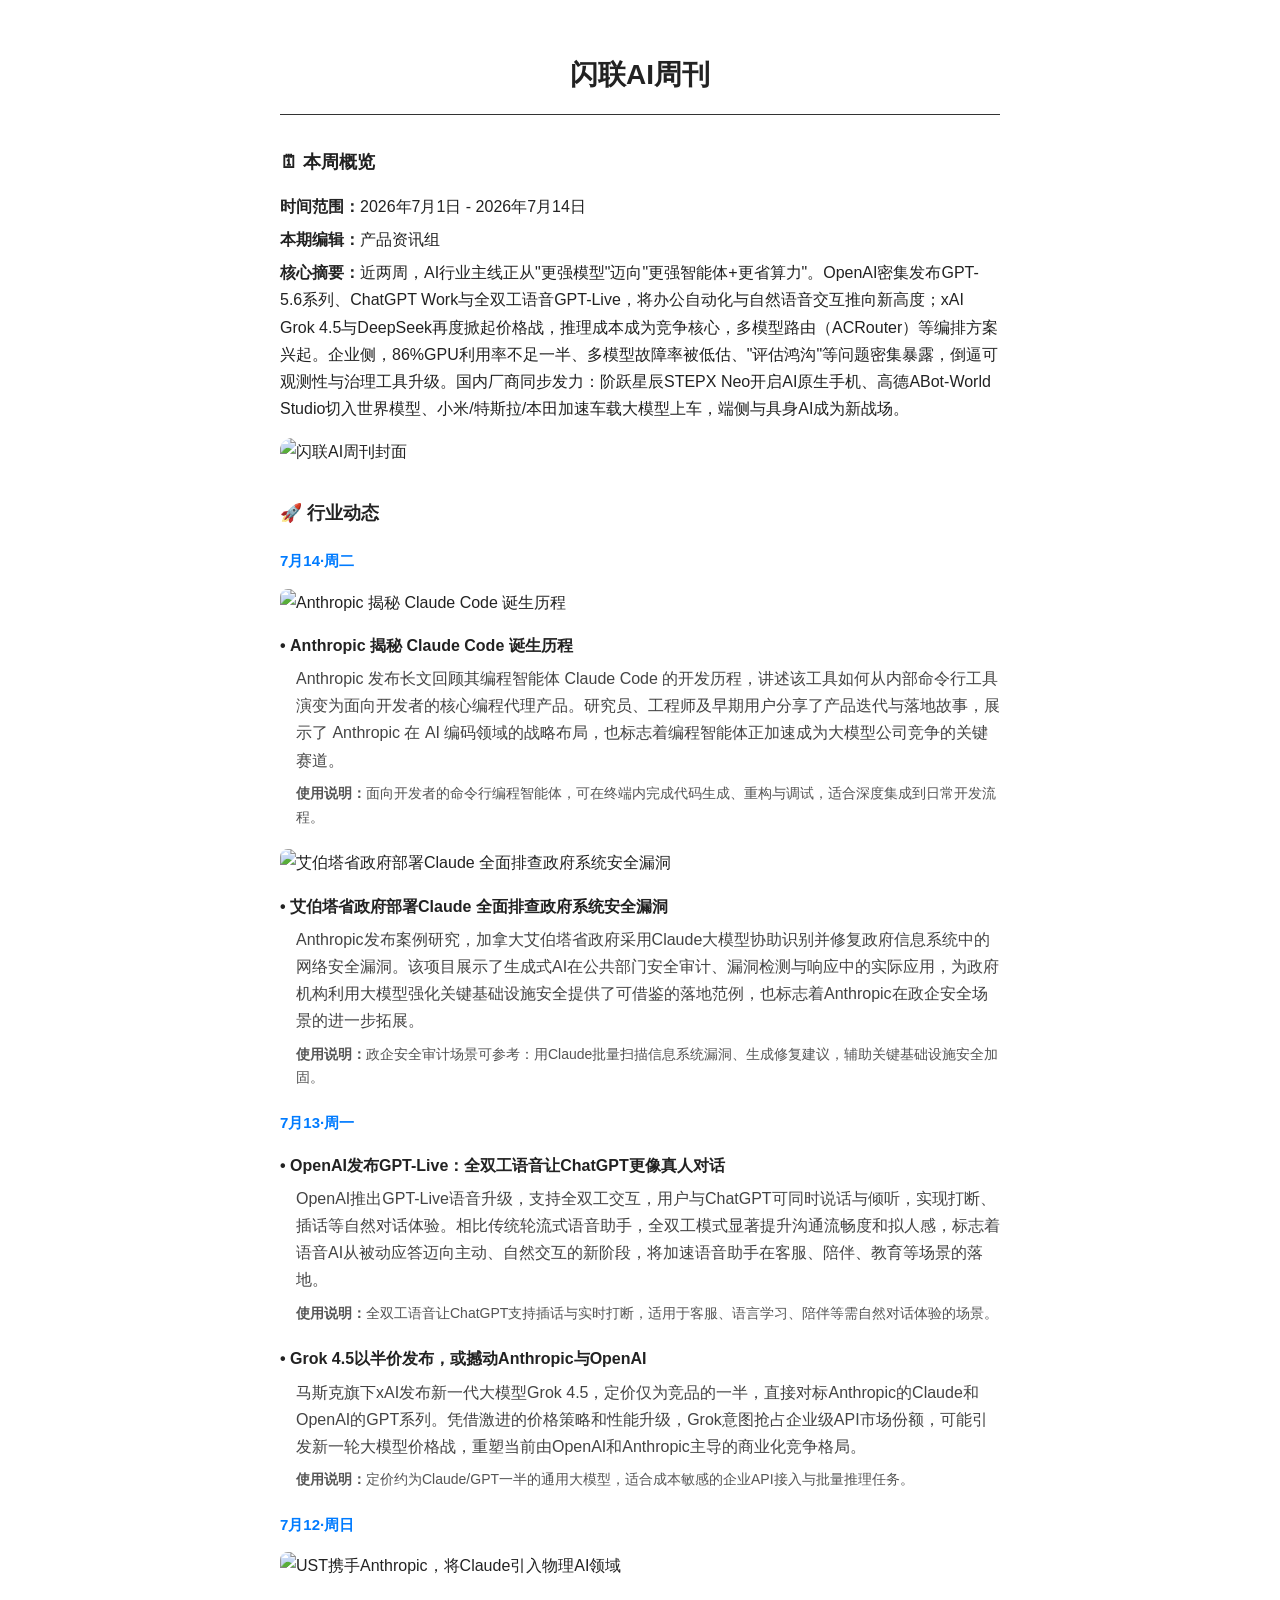
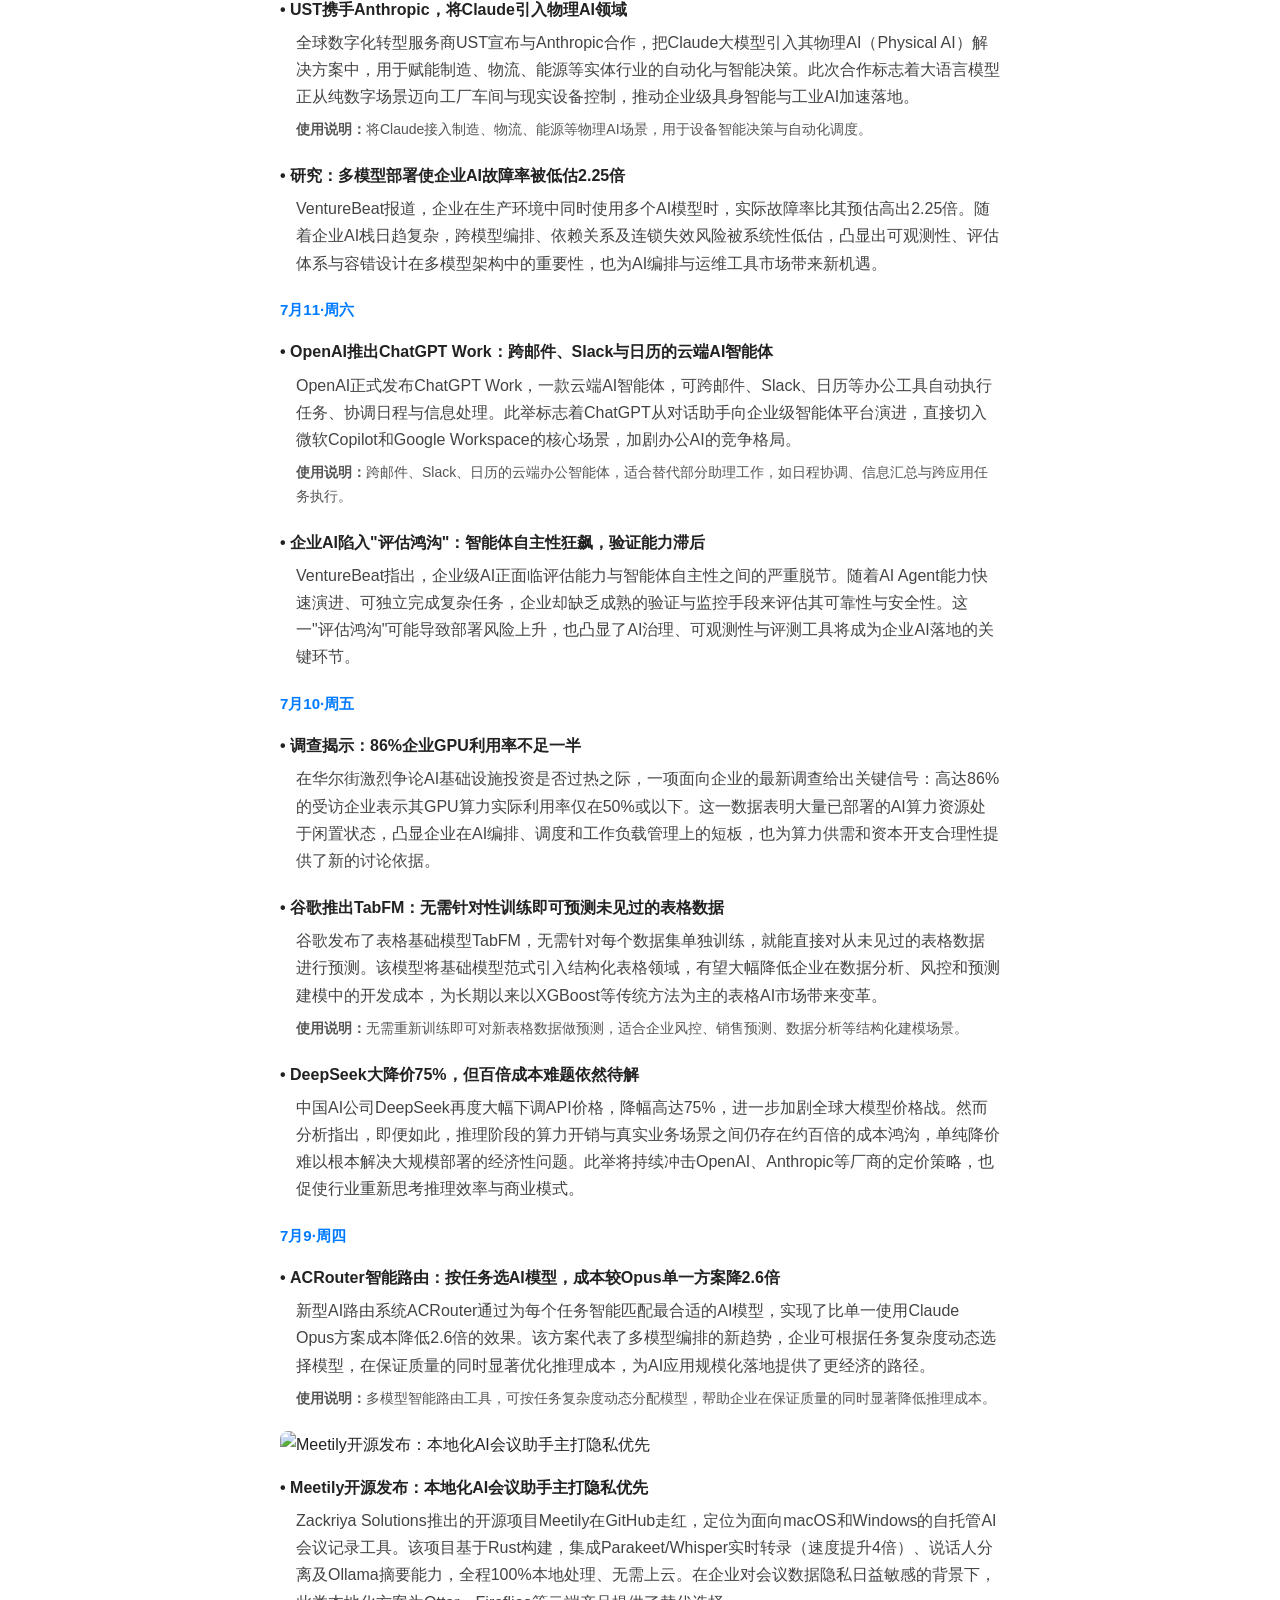
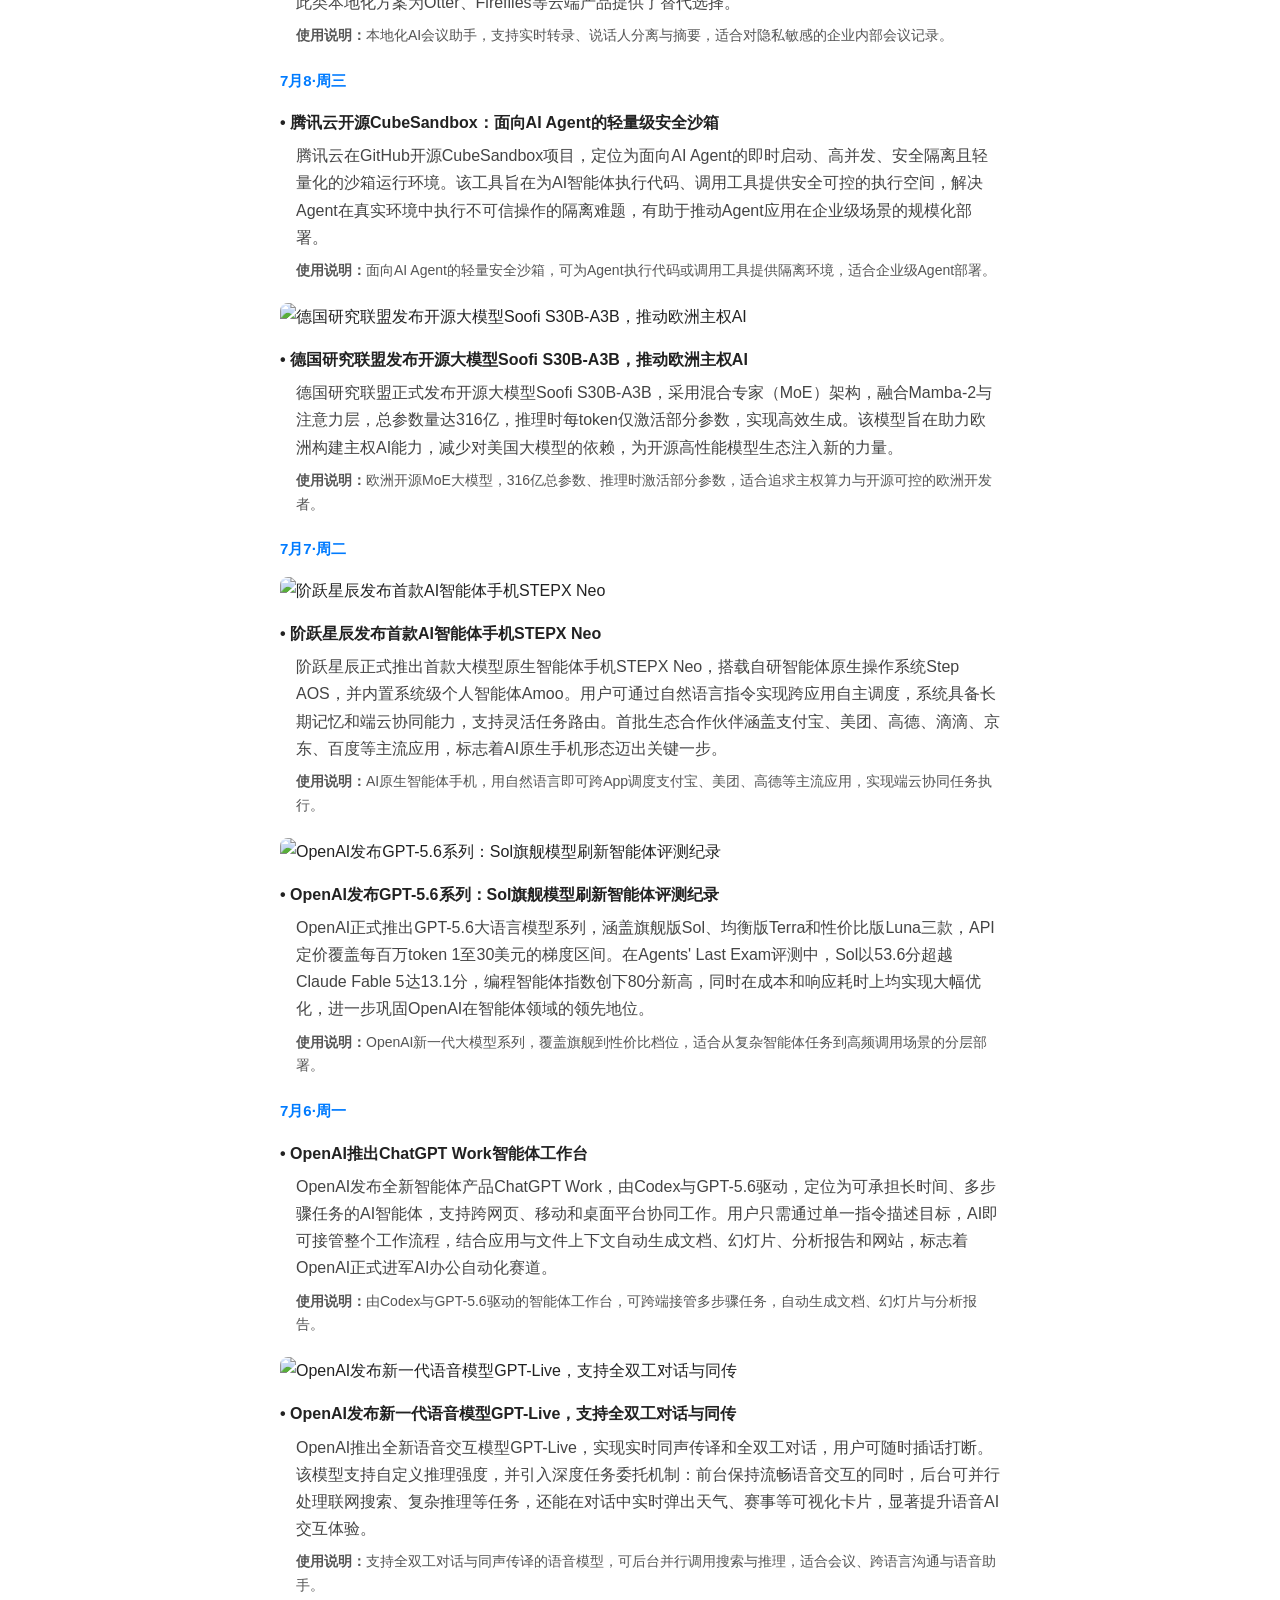
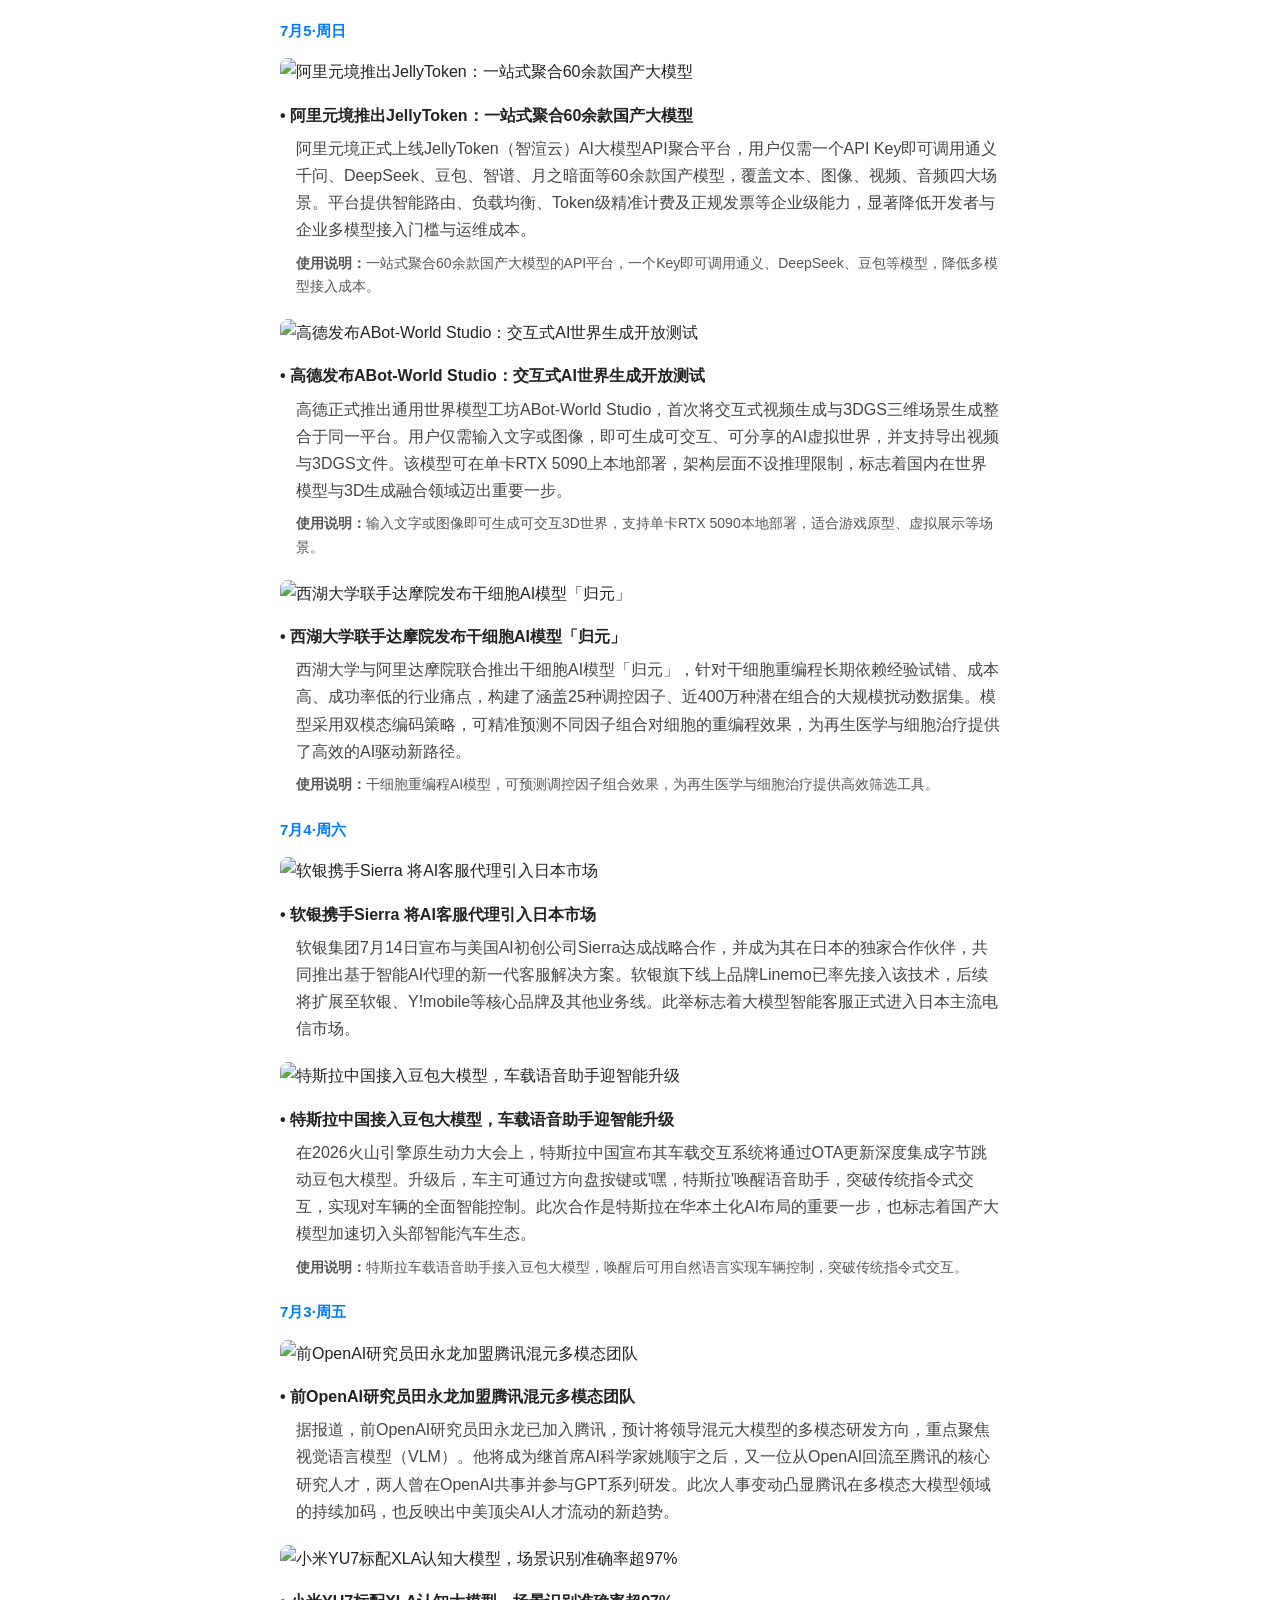
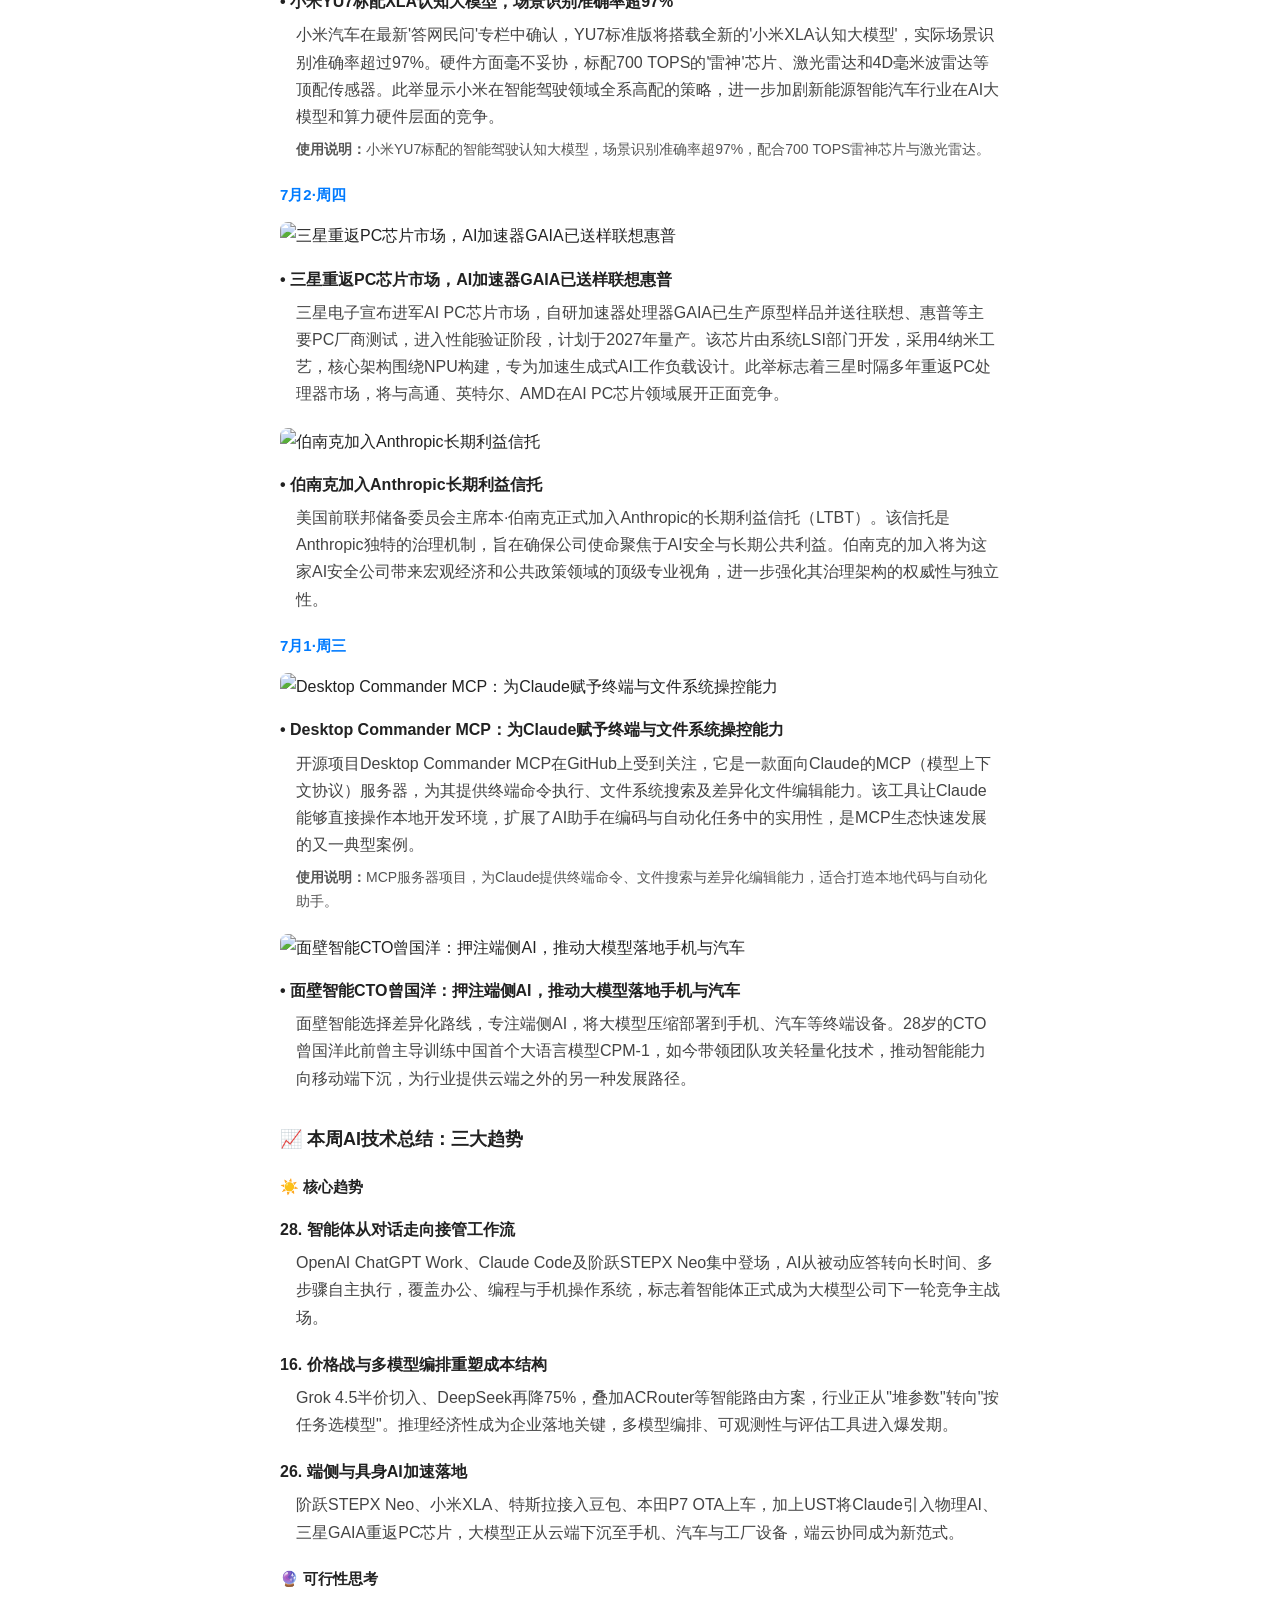
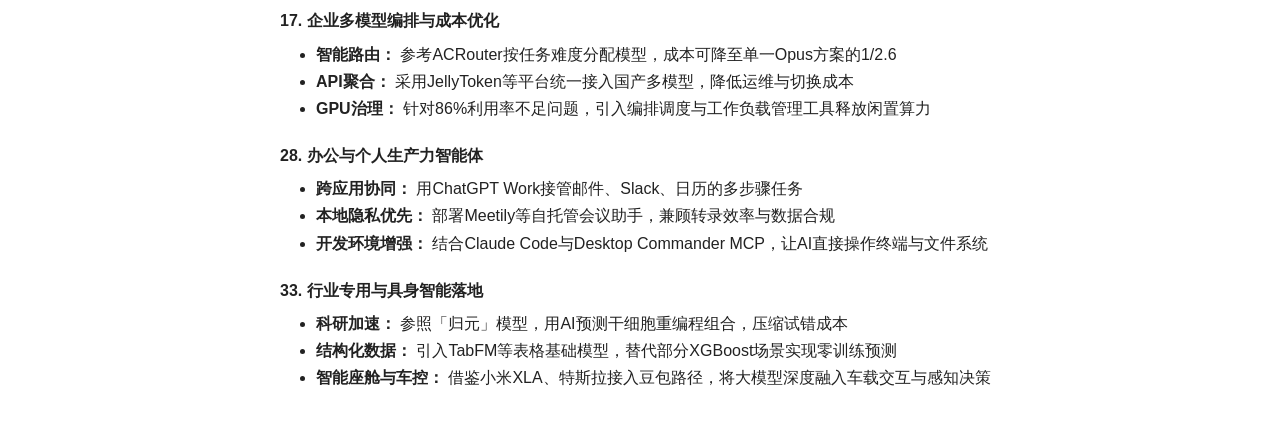
==== commit 5a9fe3bf: "fix ark api config" ====
--- a/output/weekly-2026-07-14/newsletter.html
+++ b/output/weekly-2026-07-14/newsletter.html
@@ -38,21 +38,21 @@
     <div class="meta">
       <p><strong>时间范围：</strong>2026年7月1日 - 2026年7月14日</p>
       <p><strong>本期编辑：</strong>产品资讯组</p>
-      <p><strong>核心摘要：</strong>近两周AI行业进入产品与商业化双重加速期。OpenAI一口气推出GPT-5.6系列、GPT-Live全双工语音与ChatGPT Work智能体工作台，正式从对话助手迈向自主办公Agent；xAI以半价Grok 4.5、DeepSeek再降75%将价格战推向白热化。基础设施层同样激烈：谷歌TPU对外商用直击英伟达，而86%企业GPU利用率不足一半、多模型系统故障率被低估2.25倍等数据揭示落地隐忧。国内方面，阶跃星辰发布AI原生手机STEPX Neo，阿里元境上线60款国产模型聚合平台JellyToken，腾讯混元持续吸纳OpenAI顶尖人才。开源生态、具身智能与主权AI亦在同步推进，行业正从&quot;炫技&quot;转向&quot;编排、评估与治理&quot;的深水区。</p>
+      <p><strong>核心摘要：</strong>近两周，AI行业主线正从&quot;更强模型&quot;迈向&quot;更强智能体+更省算力&quot;。OpenAI密集发布GPT-5.6系列、ChatGPT Work与全双工语音GPT-Live，将办公自动化与自然语音交互推向新高度；xAI Grok 4.5与DeepSeek再度掀起价格战，推理成本成为竞争核心，多模型路由（ACRouter）等编排方案兴起。企业侧，86%GPU利用率不足一半、多模型故障率被低估、&quot;评估鸿沟&quot;等问题密集暴露，倒逼可观测性与治理工具升级。国内厂商同步发力：阶跃星辰STEPX Neo开启AI原生手机、高德ABot-World Studio切入世界模型、小米/特斯拉/本田加速车载大模型上车，端侧与具身AI成为新战场。</p>
     </div>
     <img class="cover-image" src="/weekly-2026-07-14/images/cover.png" alt="闪联AI周刊封面">
   </section>
   <section>
     <h2>🚀 行业动态</h2>
-    <h3 class="date-label">7月14·周二</h3><div class="news-item"><p class="news-title">• <strong>Hugging Face 联手 Cerebras 将 Gemma 推向实时语音 AI</strong></p><p class="news-summary">Hugging Face 与 Cerebras 宣布合作，将谷歌 Gemma 系列模型部署到 Cerebras 的高性能推理硬件上，用于实时语音 AI 场景。借助 Cerebras 的超低延迟推理能力，开发者可在 Hugging Face 平台上构建响应迅速的语音对话应用，显著降低端到端延迟。此举进一步推动开源模型在实时多模态交互领域的落地。</p><p class="news-usage"><strong>使用说明：</strong>适合开发者构建低延迟语音对话应用，可在Hugging Face直接调用Cerebras推理加速的Gemma模型</p></div><div class="news-item"><img class="news-image" src="/issues/weekly-2026-07-14/images/img-1.gif" alt="Anthropic揭秘Claude Code诞生历程" loading="lazy"><p class="news-title">• <strong>Anthropic揭秘Claude Code诞生历程</strong></p><p class="news-summary">Anthropic发布深度回顾，讲述Claude Code从内部命令行工具演变为公司旗舰编码智能体的全过程。文章汇集研究人员、工程师及早期用户的第一手叙述，还原了产品迭代、技术突破与团队协作细节，展示了Anthropic在AI编程助手赛道的战略布局，也为业界打造Agent型产品提供了参考范本。</p><p class="news-usage"><strong>使用说明：</strong>适合团队研究Agent型编码助手的产品化路径，回顾Claude Code从内部工具到旗舰产品的迭代经验</p></div><h3 class="date-label">7月13·周一</h3><div class="news-item"><p class="news-title">• <strong>Hugging Face联手SkyPilot推出零流量费云存储方案</strong></p><p class="news-summary">Hugging Face与SkyPilot合作推出全新集成方案，允许开发者在任意云平台运行AI训练与推理任务，同时将数据集与模型直接存储在Hugging Face Hub，实现零出口流量费用。该方案解决了跨云训练中数据迁移成本高昂的痛点，让开发者可自由选择最具性价比的算力资源，同时保持存储的统一性，显著降低多云AI工作流的整体成本。</p><p class="news-usage"><strong>使用说明：</strong>适合多云AI工作流团队，将数据集与模型托管在Hugging Face Hub即可避免跨云出口流量费</p></div><div class="news-item"><p class="news-title">• <strong>OpenAI 推出 GPT-Live：全双工语音让 ChatGPT 对话更自然</strong></p><p class="news-summary">OpenAI 发布语音交互重大升级 GPT-Live，采用全双工技术，使 ChatGPT 能像真人一样进行实时对话，支持边听边说、随时打断和自然应答。此次升级显著提升了语音助手的沉浸感与交互流畅度，标志着 AI 语音交互向更拟人化方向迈进，也将进一步加剧与 Google、Meta 等在语音 AI 领域的竞争。</p><p class="news-usage"><strong>使用说明：</strong>适合语音助手、客服等场景升级，全双工特性让ChatGPT支持边听边说、随时打断</p></div><h3 class="date-label">7月12·周日</h3><div class="news-item"><p class="news-title">• <strong>英伟达联手Hugging Face发布智能体开放数据集</strong></p><p class="news-summary">英伟达与Hugging Face合作推出面向AI智能体训练的开放数据集Data for Agents，专门用于提升大模型在工具调用、任务规划和多步推理等智能体场景下的能力。该数据集覆盖多领域任务样本，旨在为开发者构建自主智能体提供高质量训练素材，推动Agent生态从模型能力向数据基础设施的深化，加速开源智能体应用的落地。</p><p class="news-usage"><strong>使用说明：</strong>适合Agent研发团队，用于训练模型的工具调用、任务规划与多步推理能力</p></div><div class="news-item"><p class="news-title">• <strong>vLLM原生适配Transformers后端，实现推理原生速度</strong></p><p class="news-summary">HuggingFace与vLLM团队宣布深度整合，使Transformers模型能够直接作为vLLM的建模后端运行，并达到接近原生优化的推理速度。这意味着开发者无需重写代码即可将Transformers生态中的海量模型无缝部署到vLLM高性能推理引擎中，大幅降低了模型落地和服务化的门槛，进一步统一了开源大模型的训练与推理工具链。</p><p class="news-usage"><strong>使用说明：</strong>适合模型服务化部署，Transformers模型无需重写即可获得vLLM级推理速度</p></div><h3 class="date-label">7月11·周六</h3><div class="news-item"><p class="news-title">• <strong>Grok 4.5以半价发布，剑指Anthropic与OpenAI</strong></p><p class="news-summary">xAI正式推出Grok 4.5大模型，定价仅为竞争对手同级产品的一半，直接冲击Anthropic的Claude与OpenAI的GPT系列。此举被视为大模型价格战全面升级的信号，凭借激进定价策略，xAI意图在企业API市场快速抢占份额，并可能迫使头部厂商重新审视其商业化定价模型。</p><p class="news-usage"><strong>使用说明：</strong>适合成本敏感的企业API用户，Grok 4.5以竞品一半价格提供同级能力</p></div><div class="news-item"><img class="news-image" src="/issues/weekly-2026-07-14/images/img-7.png" alt="UST携手Anthropic：Claude赋能物理AI落地工业场景" loading="lazy"><p class="news-title">• <strong>UST携手Anthropic：Claude赋能物理AI落地工业场景</strong></p><p class="news-summary">全球数字化转型服务商UST宣布将Anthropic的Claude模型集成至其物理AI解决方案中，用于制造、物流等工业场景的智能自动化。通过将大模型能力与机器人、传感器等物理系统结合，UST希望提升现场决策效率与可靠性。此举标志着Claude正加速从软件领域向具身智能与工业AI延伸，拓展企业级应用边界。</p><p class="news-usage"><strong>使用说明：</strong>适合制造与物流企业将Claude嵌入机器人、传感器系统提升现场决策效率</p></div><h3 class="date-label">7月10·周五</h3><div class="news-item"><p class="news-title">• <strong>研究：多模型AI系统故障率被低估2.25倍</strong></p><p class="news-summary">VentureBeat报道显示，企业在部署多AI模型协同工作的系统时，普遍低估了整体失败率，实际故障率是预估值的2.25倍。随着企业级AI编排（orchestration）架构日益复杂，多模型串联带来的错误累积效应显著放大，凸显了可靠性监测、故障容错和模型治理在生产环境中的紧迫性。</p></div><div class="news-item"><p class="news-title">• <strong>OpenAI推出ChatGPT Work：跨邮件Slack日历的云端AI智能体</strong></p><p class="news-summary">OpenAI发布面向企业的云端AI智能体ChatGPT Work，可自动处理邮件、Slack消息与日历安排等日常办公任务，实现跨应用协同工作。此举标志着OpenAI正式进军企业生产力赛道，直接挑战微软Copilot和Google Workspace AI，将进一步加速办公场景智能体化落地。</p><p class="news-usage"><strong>使用说明：</strong>适合企业办公场景，可跨邮件、Slack、日历自动执行日常协同任务</p></div><div class="news-item"><p class="news-title">• <strong>企业AI陷入&quot;评估鸿沟&quot;：智能体自主性狂飙，验证能力却掉队</strong></p><p class="news-summary">VentureBeat指出，企业级AI正面临一场&quot;评估鸿沟&quot;危机：AI智能体的自主决策与执行能力提升速度远超企业对其进行验证、测试和监控的能力。传统评测方法难以覆盖多步骤、动态交互的Agent行为，导致企业在部署时面临可靠性、安全性与合规性风险，亟需建立新一代评估体系与治理框架。</p></div><h3 class="date-label">7月9·周四</h3><div class="news-item"><p class="news-title">• <strong>企业GPU利用率堪忧：86%运行在半负载以下</strong></p><p class="news-summary">一项最新调研显示，86%的企业表示其GPU算力利用率仅为一半或更低，暴露出当前AI基础设施建设中的严重资源浪费问题。在华尔街激烈争论AI基建是否过度投入之际，这一数据为质疑派提供了有力佐证，也凸显出企业在AI编排、调度和运维能力上的短板，未来算力优化与利用效率将成为关键议题。</p></div><div class="news-item"><p class="news-title">• <strong>谷歌推出TabFM：无需针对性训练即可预测未见过的表格数据</strong></p><p class="news-summary">谷歌发布表格基础模型TabFM，突破传统机器学习需为每个数据集单独训练的限制，能够直接对从未见过的表格数据进行预测。这一进展将表格数据引入基础模型范式，有望大幅降低企业在结构化数据分析中的建模成本，加速表格AI在金融、医疗等行业的落地应用。</p><p class="news-usage"><strong>使用说明：</strong>适合金融、医疗等结构化数据场景，无需针对每份表格单独训练即可预测</p></div><h3 class="date-label">7月8·周三</h3><div class="news-item"><p class="news-title">• <strong>DeepSeek降价75%仍难破百倍成本困局</strong></p><p class="news-summary">中国AI公司DeepSeek宣布将模型API价格大幅下调75%，进一步加剧全球大模型价格战。然而业内分析指出，即便如此激进的降价，AI推理与训练成本相较传统软件仍高出百倍量级，单纯依靠降价难以从根本上解决大模型商业化的经济性难题，模型架构与算力效率的突破才是关键。</p></div><div class="news-item"><p class="news-title">• <strong>ACRouter智能路由AI模型：成本较纯Opus方案降低2.6倍</strong></p><p class="news-summary">新型AI编排工具ACRouter可根据任务复杂度自动选择最合适的AI模型，相比仅使用Anthropic Claude Opus的方案，成本效率提升2.6倍。该技术通过智能路由机制，将简单任务分配给轻量模型、复杂任务交由高性能模型处理，为企业在多模型时代的成本控制和性能优化提供了新思路，也反映出模型编排层正成为AI应用落地的关键环节。</p><p class="news-usage"><strong>使用说明：</strong>适合多模型部署的企业，通过智能路由把简单任务分配轻量模型以降本</p></div><h3 class="date-label">7月7·周二</h3><div class="news-item"><img class="news-image" src="/issues/weekly-2026-07-14/images/img-15.jpg" alt="德国研究联盟发布开源大模型Soofi S30B-A3B，推动欧洲主权AI" loading="lazy"><p class="news-title">• <strong>德国研究联盟发布开源大模型Soofi S30B-A3B，推动欧洲主权AI</strong></p><p class="news-summary">德国研究联盟推出开源大模型Soofi S30B-A3B，采用混合专家架构，融合Mamba-2与注意力层，总参数量达316亿，但推理时每token仅激活部分参数，兼顾高性能与高效生成。该模型旨在助力欧洲构建自主可控的主权AI体系，减少对美国厂商的依赖，为开源大模型生态注入新力量。</p><p class="news-usage"><strong>使用说明：</strong>适合欧洲开发者与研究机构，316亿参数MoE架构、推理时仅激活部分参数</p></div><div class="news-item"><img class="news-image" src="/issues/weekly-2026-07-14/images/img-16.jpg" alt="阶跃星辰发布首款AI智能体手机STEPX Neo" loading="lazy"><p class="news-title">• <strong>阶跃星辰发布首款AI智能体手机STEPX Neo</strong></p><p class="news-summary">阶跃星辰推出首款大模型原生智能体手机STEPX Neo，搭载自研智能体操作系统Step AOS及系统级个人智能体Amoo，用户可通过自然语言指令实现跨应用自主调度。系统具备长期记忆和端云协同能力，支持灵活任务路由，首批合作方涵盖支付宝、美团、高德、滴滴、京东、百度等主流应用，标志着AI原生手机形态迈出实质性一步。</p><p class="news-usage"><strong>使用说明：</strong>适合追求AI原生体验的用户，通过自然语言指令跨支付宝、美团等应用自动调度任务</p></div><h3 class="date-label">7月6·周一</h3><div class="news-item"><img class="news-image" src="/issues/weekly-2026-07-14/images/img-17.jpg" alt="OpenAI发布GPT-5.6系列：Sol、Terra、Luna三款齐上阵" loading="lazy"><p class="news-title">• <strong>OpenAI发布GPT-5.6系列：Sol、Terra、Luna三款齐上阵</strong></p><p class="news-summary">OpenAI正式推出新一代大语言模型GPT-5.6系列，包含旗舰款Sol、均衡款Terra和性价比款Luna，API定价梯度覆盖每百万token 1至30美元。在Agents&#x27; Last Exam评测中，Sol以53.6分领先Claude Fable 5达13.1分，编程智能体指数创下80分新高，同时大幅降低成本与响应耗时，进一步巩固OpenAI在大模型与智能体赛道的领先地位。</p><p class="news-usage"><strong>使用说明：</strong>适合按预算分层选型，Sol旗舰、Terra均衡、Luna性价比覆盖1-30美元/百万token</p></div><div class="news-item"><p class="news-title">• <strong>OpenAI发布ChatGPT Work智能体工作台</strong></p><p class="news-summary">OpenAI推出全新智能体产品ChatGPT Work，由Codex与GPT-5.6驱动，定位为可承担长时间、多步骤复杂任务的AI智能体。产品支持网页、移动和桌面跨平台运行，用户只需一句指令描述目标，即可让AI接管整个工作流程，结合应用与文件上下文自动生成文档、幻灯片、分析报告和网站等成果，标志着ChatGPT从对话助手向自主工作智能体的重要跃迁。</p><p class="news-usage"><strong>使用说明：</strong>适合处理长时多步任务，一句指令即可自动生成文档、幻灯片、分析报告</p></div><h3 class="date-label">7月5·周日</h3><div class="news-item"><img class="news-image" src="/issues/weekly-2026-07-14/images/img-19.jpg" alt="OpenAI发布GPT-Live语音模型：全双工对话与实时同传" loading="lazy"><p class="news-title">• <strong>OpenAI发布GPT-Live语音模型：全双工对话与实时同传</strong></p><p class="news-summary">OpenAI推出新一代语音交互模型GPT-Live，支持实时同声传译和全双工对话，用户可随时插话打断。模型引入自定义推理强度与深度任务委托机制，前台保持流畅语音交互的同时，后台可并行执行联网搜索与复杂推理，并在对话中实时弹出天气、赛事等可视化卡片。这标志着语音AI从被动应答迈向多任务协同的交互新阶段。</p><p class="news-usage"><strong>使用说明：</strong>适合实时同传与语音助手场景，支持全双工插话及可视化卡片弹出</p></div><div class="news-item"><img class="news-image" src="/issues/weekly-2026-07-14/images/img-20.png" alt="阿里元境发布JellyToken：一站式聚合60余款国产大模型" loading="lazy"><p class="news-title">• <strong>阿里元境发布JellyToken：一站式聚合60余款国产大模型</strong></p><p class="news-summary">阿里元境正式推出AI大模型API聚合平台JellyToken（智渲云），开发者仅需一个API Key即可调用通义千问、DeepSeek、豆包、智谱、月之暗面等60余款国产主流模型，覆盖文本、图像、视频、音频四大场景。平台提供智能路由、负载均衡、Token级精准计费及正规发票等企业级能力，显著降低多模型接入门槛与运维成本，加速国产大模型在企业场景的规模化落地。</p><p class="news-usage"><strong>使用说明：</strong>适合国内企业开发者，一个API Key即可调用60余款国产大模型并支持精准计费</p></div><div class="news-item"><img class="news-image" src="/issues/weekly-2026-07-14/images/img-21.jpg" alt="Anthropic进军印度市场，Claude推出卢比计价服务" loading="lazy"><p class="news-title">• <strong>Anthropic进军印度市场，Claude推出卢比计价服务</strong></p><p class="news-summary">11月13日，Anthropic在印度正式推出Claude本地化卢比计价服务，覆盖官网及移动应用。印度是其全球第二大市场，用户占比达5.8%。Claude Pro月费2000卢比（约21美元），Max版起价11999卢比，团队套餐每席2399卢比。此举被视为Anthropic抢滩OpenAI核心海外市场、加速全球化布局的重要一步，进一步加剧两大AI巨头在新兴市场的正面竞争。</p></div><h3 class="date-label">7月4·周六</h3><div class="news-item"><img class="news-image" src="/issues/weekly-2026-07-14/images/img-22.webp" alt="前OpenAI研究员田永龙加盟腾讯混元多模态团队" loading="lazy"><p class="news-title">• <strong>前OpenAI研究员田永龙加盟腾讯混元多模态团队</strong></p><p class="news-summary">据消息人士透露，前OpenAI研究员田永龙已加入腾讯，预计将主导混元多模态模型研发方向，重点聚焦视觉语言模型（VLMs）。若消息属实，他将成为继首席AI科学家姚顺宇之后，又一位从OpenAI转投腾讯混元的核心研究人才。此次人事变动凸显腾讯在多模态大模型领域的持续加码，也反映出中国科技巨头正加速吸纳海外顶尖AI人才。</p></div><div class="news-item"><img class="news-image" src="/issues/weekly-2026-07-14/images/img-23.webp" alt="小米YU7标准版搭载XLA认知大模型，场景识别准确率超97%" loading="lazy"><p class="news-title">• <strong>小米YU7标准版搭载XLA认知大模型，场景识别准确率超97%</strong></p><p class="news-summary">小米汽车5月31日回应市场关注，确认YU7标准版将搭载最新的小米XLA认知大模型，实际场景识别准确率超过97%。硬件方面配备700 TOPS雷神芯片、激光雷达及4D毫米波雷达，支持智能驾驶持续进化。此举标志着小米在智能汽车AI大模型和自动驾驶领域的深入布局，加剧了车企在底层AI能力上的竞争。</p><p class="news-usage"><strong>使用说明：</strong>适合关注车载AI的用户，YU7标准版XLA大模型场景识别准确率超97%</p></div><h3 class="date-label">7月3·周五</h3><div class="news-item"><img class="news-image" src="/issues/weekly-2026-07-14/images/img-24.webp" alt="PhysBrain 1.0发布：全球首个基于人类学习范式的具身智能基础模型" loading="lazy"><p class="news-title">• <strong>PhysBrain 1.0发布：全球首个基于人类学习范式的具身智能基础模型</strong></p><p class="news-summary">3月27日中关村论坛上，深度机器智能公司发布全球首个基于人类学习范式的具身通用智能基础模型PhysBrain 1.0。该模型采用创新的多模态大模型架构，将物理常识嵌入参数中，使机器人具备物理世界认知能力。这标志着具身智能从&quot;动作模仿&quot;迈向&quot;原理解构&quot;的新阶段，为通用机器人发展提供了新的技术路径。</p><p class="news-usage"><strong>使用说明：</strong>适合机器人研究团队，将物理常识嵌入参数使机器人具备物理世界认知能力</p></div><div class="news-item"><img class="news-image" src="/issues/weekly-2026-07-14/images/img-25.jpg" alt="谷歌TPU转向对外商用，正面挑战英伟达AI芯片霸权" loading="lazy"><p class="news-title">• <strong>谷歌TPU转向对外商用，正面挑战英伟达AI芯片霸权</strong></p><p class="news-summary">谷歌调整TPU战略，将原本自用的AI芯片对外商业化，携手博通面向Anthropic等客户提供AI基础设施服务，直接冲击英伟达高达86%的市场份额。凭借成本控制与系统级集成优势，谷歌TPU商业化进程明显提速，有望打破英伟达在AI训练与推理芯片领域的垄断地位，重塑全球AI算力竞争格局。</p></div><h3 class="date-label">7月2·周四</h3><div class="news-item"><img class="news-image" src="/issues/weekly-2026-07-14/images/img-26.jpg" alt="16位诺奖得主领衔200余专家联署：AI须向善发展" loading="lazy"><p class="news-title">• <strong>16位诺奖得主领衔200余专家联署：AI须向善发展</strong></p><p class="news-summary">包括16位诺贝尔奖得主在内的200多名顶尖学者与AI专家联合发布声明，呼吁国际社会深入研究人工智能的社会影响，并采取行动确保AI朝有利于人类的方向发展。联署方警告，未来十年AI将变得极其强大，其引发的经济变革规模将超越工业革命，但完成时间却大幅缩短，人类社会应对准备严重不足。</p></div><div class="news-item"><img class="news-image" src="/issues/weekly-2026-07-14/images/img-27.png" alt="阿尔伯塔省政府部署Claude加固政务网络安全" loading="lazy"><p class="news-title">• <strong>阿尔伯塔省政府部署Claude加固政务网络安全</strong></p><p class="news-summary">Anthropic发布案例研究，加拿大阿尔伯塔省政府将Claude应用于政务系统的网络安全漏洞发现与修复，覆盖多个政府部门。借助AI辅助的自动化安全审计，该省显著提升了漏洞识别效率与响应速度，为公共部门大规模引入生成式AI进行安全防护提供了新样本，也彰显了Claude在政企级安全场景中的落地能力。</p></div><h3 class="date-label">7月1·周三</h3><div class="news-item"><img class="news-image" src="/issues/weekly-2026-07-14/images/img-28.jpg" alt="伯南克加入Anthropic长期利益信托" loading="lazy"><p class="news-title">• <strong>伯南克加入Anthropic长期利益信托</strong></p><p class="news-summary">Anthropic宣布任命前美联储主席本·伯南克加入其长期利益信托（LTBT）。该信托是Anthropic独特治理结构的核心，负责监督公司使命与安全承诺的执行。伯南克在宏观经济政策和风险治理方面的丰富经验，将助力Anthropic在AI快速发展中平衡商业利益与长期社会责任，进一步强化其在AI安全领域的治理公信力。</p></div><div class="news-item"><img class="news-image" src="/issues/weekly-2026-07-14/images/img-29.png" alt="前博世工程师创业：用合成数据打造触觉大模型" loading="lazy"><p class="news-title">• <strong>前博世工程师创业：用合成数据打造触觉大模型</strong></p><p class="news-summary">36氪独家报道，一位前博世自动驾驶算法工程师近日创业，聚焦机器人触觉大模型领域，采用&quot;合成数据+触觉模型&quot;的技术路线，试图填补当前机器人&quot;大脑&quot;在触觉感知维度的空白。触觉数据长期是具身智能发展的短板，合成数据方案有望突破真实数据采集成本高、规模小的瓶颈，为人形机器人和灵巧手操作提供关键能力支撑。</p></div>
+    <h3 class="date-label">7月14·周二</h3><div class="news-item"><img class="news-image" src="/issues/weekly-2026-07-14/images/img-0.gif" alt="Anthropic 揭秘 Claude Code 诞生历程" loading="lazy"><p class="news-title">• <strong>Anthropic 揭秘 Claude Code 诞生历程</strong></p><p class="news-summary">Anthropic 发布长文回顾其编程智能体 Claude Code 的开发历程，讲述该工具如何从内部命令行工具演变为面向开发者的核心编程代理产品。研究员、工程师及早期用户分享了产品迭代与落地故事，展示了 Anthropic 在 AI 编码领域的战略布局，也标志着编程智能体正加速成为大模型公司竞争的关键赛道。</p><p class="news-usage"><strong>使用说明：</strong>面向开发者的命令行编程智能体，可在终端内完成代码生成、重构与调试，适合深度集成到日常开发流程。</p></div><div class="news-item"><img class="news-image" src="/issues/weekly-2026-07-14/images/img-1.png" alt="艾伯塔省政府部署Claude 全面排查政府系统安全漏洞" loading="lazy"><p class="news-title">• <strong>艾伯塔省政府部署Claude 全面排查政府系统安全漏洞</strong></p><p class="news-summary">Anthropic发布案例研究，加拿大艾伯塔省政府采用Claude大模型协助识别并修复政府信息系统中的网络安全漏洞。该项目展示了生成式AI在公共部门安全审计、漏洞检测与响应中的实际应用，为政府机构利用大模型强化关键基础设施安全提供了可借鉴的落地范例，也标志着Anthropic在政企安全场景的进一步拓展。</p><p class="news-usage"><strong>使用说明：</strong>政企安全审计场景可参考：用Claude批量扫描信息系统漏洞、生成修复建议，辅助关键基础设施安全加固。</p></div><h3 class="date-label">7月13·周一</h3><div class="news-item"><p class="news-title">• <strong>OpenAI发布GPT-Live：全双工语音让ChatGPT更像真人对话</strong></p><p class="news-summary">OpenAI推出GPT-Live语音升级，支持全双工交互，用户与ChatGPT可同时说话与倾听，实现打断、插话等自然对话体验。相比传统轮流式语音助手，全双工模式显著提升沟通流畅度和拟人感，标志着语音AI从被动应答迈向主动、自然交互的新阶段，将加速语音助手在客服、陪伴、教育等场景的落地。</p><p class="news-usage"><strong>使用说明：</strong>全双工语音让ChatGPT支持插话与实时打断，适用于客服、语言学习、陪伴等需自然对话体验的场景。</p></div><div class="news-item"><p class="news-title">• <strong>Grok 4.5以半价发布，或撼动Anthropic与OpenAI</strong></p><p class="news-summary">马斯克旗下xAI发布新一代大模型Grok 4.5，定价仅为竞品的一半，直接对标Anthropic的Claude和OpenAI的GPT系列。凭借激进的价格策略和性能升级，Grok意图抢占企业级API市场份额，可能引发新一轮大模型价格战，重塑当前由OpenAI和Anthropic主导的商业化竞争格局。</p><p class="news-usage"><strong>使用说明：</strong>定价约为Claude/GPT一半的通用大模型，适合成本敏感的企业API接入与批量推理任务。</p></div><h3 class="date-label">7月12·周日</h3><div class="news-item"><img class="news-image" src="/issues/weekly-2026-07-14/images/img-4.png" alt="UST携手Anthropic，将Claude引入物理AI领域" loading="lazy"><p class="news-title">• <strong>UST携手Anthropic，将Claude引入物理AI领域</strong></p><p class="news-summary">全球数字化转型服务商UST宣布与Anthropic合作，把Claude大模型引入其物理AI（Physical AI）解决方案中，用于赋能制造、物流、能源等实体行业的自动化与智能决策。此次合作标志着大语言模型正从纯数字场景迈向工厂车间与现实设备控制，推动企业级具身智能与工业AI加速落地。</p><p class="news-usage"><strong>使用说明：</strong>将Claude接入制造、物流、能源等物理AI场景，用于设备智能决策与自动化调度。</p></div><div class="news-item"><p class="news-title">• <strong>研究：多模型部署使企业AI故障率被低估2.25倍</strong></p><p class="news-summary">VentureBeat报道，企业在生产环境中同时使用多个AI模型时，实际故障率比其预估高出2.25倍。随着企业AI栈日趋复杂，跨模型编排、依赖关系及连锁失效风险被系统性低估，凸显出可观测性、评估体系与容错设计在多模型架构中的重要性，也为AI编排与运维工具市场带来新机遇。</p></div><h3 class="date-label">7月11·周六</h3><div class="news-item"><p class="news-title">• <strong>OpenAI推出ChatGPT Work：跨邮件、Slack与日历的云端AI智能体</strong></p><p class="news-summary">OpenAI正式发布ChatGPT Work，一款云端AI智能体，可跨邮件、Slack、日历等办公工具自动执行任务、协调日程与信息处理。此举标志着ChatGPT从对话助手向企业级智能体平台演进，直接切入微软Copilot和Google Workspace的核心场景，加剧办公AI的竞争格局。</p><p class="news-usage"><strong>使用说明：</strong>跨邮件、Slack、日历的云端办公智能体，适合替代部分助理工作，如日程协调、信息汇总与跨应用任务执行。</p></div><div class="news-item"><p class="news-title">• <strong>企业AI陷入&quot;评估鸿沟&quot;：智能体自主性狂飙，验证能力滞后</strong></p><p class="news-summary">VentureBeat指出，企业级AI正面临评估能力与智能体自主性之间的严重脱节。随着AI Agent能力快速演进、可独立完成复杂任务，企业却缺乏成熟的验证与监控手段来评估其可靠性与安全性。这一&quot;评估鸿沟&quot;可能导致部署风险上升，也凸显了AI治理、可观测性与评测工具将成为企业AI落地的关键环节。</p></div><h3 class="date-label">7月10·周五</h3><div class="news-item"><p class="news-title">• <strong>调查揭示：86%企业GPU利用率不足一半</strong></p><p class="news-summary">在华尔街激烈争论AI基础设施投资是否过热之际，一项面向企业的最新调查给出关键信号：高达86%的受访企业表示其GPU算力实际利用率仅在50%或以下。这一数据表明大量已部署的AI算力资源处于闲置状态，凸显企业在AI编排、调度和工作负载管理上的短板，也为算力供需和资本开支合理性提供了新的讨论依据。</p></div><div class="news-item"><p class="news-title">• <strong>谷歌推出TabFM：无需针对性训练即可预测未见过的表格数据</strong></p><p class="news-summary">谷歌发布了表格基础模型TabFM，无需针对每个数据集单独训练，就能直接对从未见过的表格数据进行预测。该模型将基础模型范式引入结构化表格领域，有望大幅降低企业在数据分析、风控和预测建模中的开发成本，为长期以来以XGBoost等传统方法为主的表格AI市场带来变革。</p><p class="news-usage"><strong>使用说明：</strong>无需重新训练即可对新表格数据做预测，适合企业风控、销售预测、数据分析等结构化建模场景。</p></div><div class="news-item"><p class="news-title">• <strong>DeepSeek大降价75%，但百倍成本难题依然待解</strong></p><p class="news-summary">中国AI公司DeepSeek再度大幅下调API价格，降幅高达75%，进一步加剧全球大模型价格战。然而分析指出，即便如此，推理阶段的算力开销与真实业务场景之间仍存在约百倍的成本鸿沟，单纯降价难以根本解决大规模部署的经济性问题。此举将持续冲击OpenAI、Anthropic等厂商的定价策略，也促使行业重新思考推理效率与商业模式。</p></div><h3 class="date-label">7月9·周四</h3><div class="news-item"><p class="news-title">• <strong>ACRouter智能路由：按任务选AI模型，成本较Opus单一方案降2.6倍</strong></p><p class="news-summary">新型AI路由系统ACRouter通过为每个任务智能匹配最合适的AI模型，实现了比单一使用Claude Opus方案成本降低2.6倍的效果。该方案代表了多模型编排的新趋势，企业可根据任务复杂度动态选择模型，在保证质量的同时显著优化推理成本，为AI应用规模化落地提供了更经济的路径。</p><p class="news-usage"><strong>使用说明：</strong>多模型智能路由工具，可按任务复杂度动态分配模型，帮助企业在保证质量的同时显著降低推理成本。</p></div><div class="news-item"><img class="news-image" src="/issues/weekly-2026-07-14/images/img-12.png" alt="Meetily开源发布：本地化AI会议助手主打隐私优先" loading="lazy"><p class="news-title">• <strong>Meetily开源发布：本地化AI会议助手主打隐私优先</strong></p><p class="news-summary">Zackriya Solutions推出的开源项目Meetily在GitHub走红，定位为面向macOS和Windows的自托管AI会议记录工具。该项目基于Rust构建，集成Parakeet/Whisper实时转录（速度提升4倍）、说话人分离及Ollama摘要能力，全程100%本地处理、无需上云。在企业对会议数据隐私日益敏感的背景下，此类本地化方案为Otter、Fireflies等云端产品提供了替代选择。</p><p class="news-usage"><strong>使用说明：</strong>本地化AI会议助手，支持实时转录、说话人分离与摘要，适合对隐私敏感的企业内部会议记录。</p></div><h3 class="date-label">7月8·周三</h3><div class="news-item"><p class="news-title">• <strong>腾讯云开源CubeSandbox：面向AI Agent的轻量级安全沙箱</strong></p><p class="news-summary">腾讯云在GitHub开源CubeSandbox项目，定位为面向AI Agent的即时启动、高并发、安全隔离且轻量化的沙箱运行环境。该工具旨在为AI智能体执行代码、调用工具提供安全可控的执行空间，解决Agent在真实环境中执行不可信操作的隔离难题，有助于推动Agent应用在企业级场景的规模化部署。</p><p class="news-usage"><strong>使用说明：</strong>面向AI Agent的轻量安全沙箱，可为Agent执行代码或调用工具提供隔离环境，适合企业级Agent部署。</p></div><div class="news-item"><img class="news-image" src="/issues/weekly-2026-07-14/images/img-14.jpg" alt="德国研究联盟发布开源大模型Soofi S30B-A3B，推动欧洲主权AI" loading="lazy"><p class="news-title">• <strong>德国研究联盟发布开源大模型Soofi S30B-A3B，推动欧洲主权AI</strong></p><p class="news-summary">德国研究联盟正式发布开源大模型Soofi S30B-A3B，采用混合专家（MoE）架构，融合Mamba-2与注意力层，总参数量达316亿，推理时每token仅激活部分参数，实现高效生成。该模型旨在助力欧洲构建主权AI能力，减少对美国大模型的依赖，为开源高性能模型生态注入新的力量。</p><p class="news-usage"><strong>使用说明：</strong>欧洲开源MoE大模型，316亿总参数、推理时激活部分参数，适合追求主权算力与开源可控的欧洲开发者。</p></div><h3 class="date-label">7月7·周二</h3><div class="news-item"><img class="news-image" src="/issues/weekly-2026-07-14/images/img-15.jpg" alt="阶跃星辰发布首款AI智能体手机STEPX Neo" loading="lazy"><p class="news-title">• <strong>阶跃星辰发布首款AI智能体手机STEPX Neo</strong></p><p class="news-summary">阶跃星辰正式推出首款大模型原生智能体手机STEPX Neo，搭载自研智能体原生操作系统Step AOS，并内置系统级个人智能体Amoo。用户可通过自然语言指令实现跨应用自主调度，系统具备长期记忆和端云协同能力，支持灵活任务路由。首批生态合作伙伴涵盖支付宝、美团、高德、滴滴、京东、百度等主流应用，标志着AI原生手机形态迈出关键一步。</p><p class="news-usage"><strong>使用说明：</strong>AI原生智能体手机，用自然语言即可跨App调度支付宝、美团、高德等主流应用，实现端云协同任务执行。</p></div><div class="news-item"><img class="news-image" src="/issues/weekly-2026-07-14/images/img-16.jpg" alt="OpenAI发布GPT-5.6系列：Sol旗舰模型刷新智能体评测纪录" loading="lazy"><p class="news-title">• <strong>OpenAI发布GPT-5.6系列：Sol旗舰模型刷新智能体评测纪录</strong></p><p class="news-summary">OpenAI正式推出GPT-5.6大语言模型系列，涵盖旗舰版Sol、均衡版Terra和性价比版Luna三款，API定价覆盖每百万token 1至30美元的梯度区间。在Agents&#x27; Last Exam评测中，Sol以53.6分超越Claude Fable 5达13.1分，编程智能体指数创下80分新高，同时在成本和响应耗时上均实现大幅优化，进一步巩固OpenAI在智能体领域的领先地位。</p><p class="news-usage"><strong>使用说明：</strong>OpenAI新一代大模型系列，覆盖旗舰到性价比档位，适合从复杂智能体任务到高频调用场景的分层部署。</p></div><h3 class="date-label">7月6·周一</h3><div class="news-item"><p class="news-title">• <strong>OpenAI推出ChatGPT Work智能体工作台</strong></p><p class="news-summary">OpenAI发布全新智能体产品ChatGPT Work，由Codex与GPT-5.6驱动，定位为可承担长时间、多步骤任务的AI智能体，支持跨网页、移动和桌面平台协同工作。用户只需通过单一指令描述目标，AI即可接管整个工作流程，结合应用与文件上下文自动生成文档、幻灯片、分析报告和网站，标志着OpenAI正式进军AI办公自动化赛道。</p><p class="news-usage"><strong>使用说明：</strong>由Codex与GPT-5.6驱动的智能体工作台，可跨端接管多步骤任务，自动生成文档、幻灯片与分析报告。</p></div><div class="news-item"><img class="news-image" src="/issues/weekly-2026-07-14/images/img-18.jpg" alt="OpenAI发布新一代语音模型GPT-Live，支持全双工对话与同传" loading="lazy"><p class="news-title">• <strong>OpenAI发布新一代语音模型GPT-Live，支持全双工对话与同传</strong></p><p class="news-summary">OpenAI推出全新语音交互模型GPT-Live，实现实时同声传译和全双工对话，用户可随时插话打断。该模型支持自定义推理强度，并引入深度任务委托机制：前台保持流畅语音交互的同时，后台可并行处理联网搜索、复杂推理等任务，还能在对话中实时弹出天气、赛事等可视化卡片，显著提升语音AI交互体验。</p><p class="news-usage"><strong>使用说明：</strong>支持全双工对话与同声传译的语音模型，可后台并行调用搜索与推理，适合会议、跨语言沟通与语音助手。</p></div><h3 class="date-label">7月5·周日</h3><div class="news-item"><img class="news-image" src="/issues/weekly-2026-07-14/images/img-19.png" alt="阿里元境推出JellyToken：一站式聚合60余款国产大模型" loading="lazy"><p class="news-title">• <strong>阿里元境推出JellyToken：一站式聚合60余款国产大模型</strong></p><p class="news-summary">阿里元境正式上线JellyToken（智渲云）AI大模型API聚合平台，用户仅需一个API Key即可调用通义千问、DeepSeek、豆包、智谱、月之暗面等60余款国产模型，覆盖文本、图像、视频、音频四大场景。平台提供智能路由、负载均衡、Token级精准计费及正规发票等企业级能力，显著降低开发者与企业多模型接入门槛与运维成本。</p><p class="news-usage"><strong>使用说明：</strong>一站式聚合60余款国产大模型的API平台，一个Key即可调用通义、DeepSeek、豆包等模型，降低多模型接入成本。</p></div><div class="news-item"><img class="news-image" src="/issues/weekly-2026-07-14/images/img-20.jpg" alt="高德发布ABot-World Studio：交互式AI世界生成开放测试" loading="lazy"><p class="news-title">• <strong>高德发布ABot-World Studio：交互式AI世界生成开放测试</strong></p><p class="news-summary">高德正式推出通用世界模型工坊ABot-World Studio，首次将交互式视频生成与3DGS三维场景生成整合于同一平台。用户仅需输入文字或图像，即可生成可交互、可分享的AI虚拟世界，并支持导出视频与3DGS文件。该模型可在单卡RTX 5090上本地部署，架构层面不设推理限制，标志着国内在世界模型与3D生成融合领域迈出重要一步。</p><p class="news-usage"><strong>使用说明：</strong>输入文字或图像即可生成可交互3D世界，支持单卡RTX 5090本地部署，适合游戏原型、虚拟展示等场景。</p></div><div class="news-item"><img class="news-image" src="/issues/weekly-2026-07-14/images/img-21.jpg" alt="西湖大学联手达摩院发布干细胞AI模型「归元」" loading="lazy"><p class="news-title">• <strong>西湖大学联手达摩院发布干细胞AI模型「归元」</strong></p><p class="news-summary">西湖大学与阿里达摩院联合推出干细胞AI模型「归元」，针对干细胞重编程长期依赖经验试错、成本高、成功率低的行业痛点，构建了涵盖25种调控因子、近400万种潜在组合的大规模扰动数据集。模型采用双模态编码策略，可精准预测不同因子组合对细胞的重编程效果，为再生医学与细胞治疗提供了高效的AI驱动新路径。</p><p class="news-usage"><strong>使用说明：</strong>干细胞重编程AI模型，可预测调控因子组合效果，为再生医学与细胞治疗提供高效筛选工具。</p></div><h3 class="date-label">7月4·周六</h3><div class="news-item"><img class="news-image" src="/issues/weekly-2026-07-14/images/img-22.jpg" alt="软银携手Sierra 将AI客服代理引入日本市场" loading="lazy"><p class="news-title">• <strong>软银携手Sierra 将AI客服代理引入日本市场</strong></p><p class="news-summary">软银集团7月14日宣布与美国AI初创公司Sierra达成战略合作，并成为其在日本的独家合作伙伴，共同推出基于智能AI代理的新一代客服解决方案。软银旗下线上品牌Linemo已率先接入该技术，后续将扩展至软银、Y!mobile等核心品牌及其他业务线。此举标志着大模型智能客服正式进入日本主流电信市场。</p></div><div class="news-item"><img class="news-image" src="/issues/weekly-2026-07-14/images/img-23.webp" alt="特斯拉中国接入豆包大模型，车载语音助手迎智能升级" loading="lazy"><p class="news-title">• <strong>特斯拉中国接入豆包大模型，车载语音助手迎智能升级</strong></p><p class="news-summary">在2026火山引擎原生动力大会上，特斯拉中国宣布其车载交互系统将通过OTA更新深度集成字节跳动豆包大模型。升级后，车主可通过方向盘按键或&#x27;嘿，特斯拉&#x27;唤醒语音助手，突破传统指令式交互，实现对车辆的全面智能控制。此次合作是特斯拉在华本土化AI布局的重要一步，也标志着国产大模型加速切入头部智能汽车生态。</p><p class="news-usage"><strong>使用说明：</strong>特斯拉车载语音助手接入豆包大模型，唤醒后可用自然语言实现车辆控制，突破传统指令式交互。</p></div><h3 class="date-label">7月3·周五</h3><div class="news-item"><img class="news-image" src="/issues/weekly-2026-07-14/images/img-24.webp" alt="前OpenAI研究员田永龙加盟腾讯混元多模态团队" loading="lazy"><p class="news-title">• <strong>前OpenAI研究员田永龙加盟腾讯混元多模态团队</strong></p><p class="news-summary">据报道，前OpenAI研究员田永龙已加入腾讯，预计将领导混元大模型的多模态研发方向，重点聚焦视觉语言模型（VLM）。他将成为继首席AI科学家姚顺宇之后，又一位从OpenAI回流至腾讯的核心研究人才，两人曾在OpenAI共事并参与GPT系列研发。此次人事变动凸显腾讯在多模态大模型领域的持续加码，也反映出中美顶尖AI人才流动的新趋势。</p></div><div class="news-item"><img class="news-image" src="/issues/weekly-2026-07-14/images/img-25.webp" alt="小米YU7标配XLA认知大模型，场景识别准确率超97%" loading="lazy"><p class="news-title">• <strong>小米YU7标配XLA认知大模型，场景识别准确率超97%</strong></p><p class="news-summary">小米汽车在最新&#x27;答网民问&#x27;专栏中确认，YU7标准版将搭载全新的&#x27;小米XLA认知大模型&#x27;，实际场景识别准确率超过97%。硬件方面毫不妥协，标配700 TOPS的&#x27;雷神&#x27;芯片、激光雷达和4D毫米波雷达等顶配传感器。此举显示小米在智能驾驶领域全系高配的策略，进一步加剧新能源智能汽车行业在AI大模型和算力硬件层面的竞争。</p><p class="news-usage"><strong>使用说明：</strong>小米YU7标配的智能驾驶认知大模型，场景识别准确率超97%，配合700 TOPS雷神芯片与激光雷达。</p></div><h3 class="date-label">7月2·周四</h3><div class="news-item"><img class="news-image" src="/issues/weekly-2026-07-14/images/img-26.webp" alt="三星重返PC芯片市场，AI加速器GAIA已送样联想惠普" loading="lazy"><p class="news-title">• <strong>三星重返PC芯片市场，AI加速器GAIA已送样联想惠普</strong></p><p class="news-summary">三星电子宣布进军AI PC芯片市场，自研加速器处理器GAIA已生产原型样品并送往联想、惠普等主要PC厂商测试，进入性能验证阶段，计划于2027年量产。该芯片由系统LSI部门开发，采用4纳米工艺，核心架构围绕NPU构建，专为加速生成式AI工作负载设计。此举标志着三星时隔多年重返PC处理器市场，将与高通、英特尔、AMD在AI PC芯片领域展开正面竞争。</p></div><div class="news-item"><img class="news-image" src="/issues/weekly-2026-07-14/images/img-27.jpg" alt="伯南克加入Anthropic长期利益信托" loading="lazy"><p class="news-title">• <strong>伯南克加入Anthropic长期利益信托</strong></p><p class="news-summary">美国前联邦储备委员会主席本·伯南克正式加入Anthropic的长期利益信托（LTBT）。该信托是Anthropic独特的治理机制，旨在确保公司使命聚焦于AI安全与长期公共利益。伯南克的加入将为这家AI安全公司带来宏观经济和公共政策领域的顶级专业视角，进一步强化其治理架构的权威性与独立性。</p></div><h3 class="date-label">7月1·周三</h3><div class="news-item"><img class="news-image" src="/issues/weekly-2026-07-14/images/img-28.png" alt="Desktop Commander MCP：为Claude赋予终端与文件系统操控能力" loading="lazy"><p class="news-title">• <strong>Desktop Commander MCP：为Claude赋予终端与文件系统操控能力</strong></p><p class="news-summary">开源项目Desktop Commander MCP在GitHub上受到关注，它是一款面向Claude的MCP（模型上下文协议）服务器，为其提供终端命令执行、文件系统搜索及差异化文件编辑能力。该工具让Claude能够直接操作本地开发环境，扩展了AI助手在编码与自动化任务中的实用性，是MCP生态快速发展的又一典型案例。</p><p class="news-usage"><strong>使用说明：</strong>MCP服务器项目，为Claude提供终端命令、文件搜索与差异化编辑能力，适合打造本地代码与自动化助手。</p></div><div class="news-item"><img class="news-image" src="/issues/weekly-2026-07-14/images/img-29.png" alt="面壁智能CTO曾国洋：押注端侧AI，推动大模型落地手机与汽车" loading="lazy"><p class="news-title">• <strong>面壁智能CTO曾国洋：押注端侧AI，推动大模型落地手机与汽车</strong></p><p class="news-summary">面壁智能选择差异化路线，专注端侧AI，将大模型压缩部署到手机、汽车等终端设备。28岁的CTO曾国洋此前曾主导训练中国首个大语言模型CPM-1，如今带领团队攻关轻量化技术，推动智能能力向移动端下沉，为行业提供云端之外的另一种发展路径。</p></div>
   </section>
   
 <section>
   <h2>📈 本周AI技术总结：三大趋势</h2>
   <h3>☀️ 核心趋势</h3>
-  <div class="trend-item"><p class="trend-heading"><strong>27. 对话助手全面Agent化</strong></p><p class="trend-body">OpenAI ChatGPT Work、阶跃星辰STEPX Neo、UST工业Claude共同印证：AI正从被动应答升级为可跨应用、跨设备执行长任务的自主智能体，办公、手机、工业现场成为Agent落地的三大主战场。</p></div><div class="trend-item"><p class="trend-heading"><strong>9. 价格战与算力效率并行</strong></p><p class="trend-body">Grok 4.5半价、DeepSeek再降75%将大模型API推入白热化竞争；同时谷歌TPU商用挑战英伟达、ACRouter智能路由降本2.6倍，显示单纯降价难解成本困局，架构与编排效率成为破局关键。</p></div><div class="trend-item"><p class="trend-heading"><strong>18. 编排、评估与治理成新瓶颈</strong></p><p class="trend-body">多模型系统故障率被低估2.25倍、86%企业GPU半负载运行、Agent自主性远超验证能力，行业共识正从&quot;能不能做&quot;转向&quot;敢不敢用&quot;，评估框架、模型治理与算力调度成为企业AI落地的核心命题。</p></div>
+  <div class="trend-item"><p class="trend-heading"><strong>28. 智能体从对话走向接管工作流</strong></p><p class="trend-body">OpenAI ChatGPT Work、Claude Code及阶跃STEPX Neo集中登场，AI从被动应答转向长时间、多步骤自主执行，覆盖办公、编程与手机操作系统，标志着智能体正式成为大模型公司下一轮竞争主战场。</p></div><div class="trend-item"><p class="trend-heading"><strong>16. 价格战与多模型编排重塑成本结构</strong></p><p class="trend-body">Grok 4.5半价切入、DeepSeek再降75%，叠加ACRouter等智能路由方案，行业正从&quot;堆参数&quot;转向&quot;按任务选模型&quot;。推理经济性成为企业落地关键，多模型编排、可观测性与评估工具进入爆发期。</p></div><div class="trend-item"><p class="trend-heading"><strong>26. 端侧与具身AI加速落地</strong></p><p class="trend-body">阶跃STEPX Neo、小米XLA、特斯拉接入豆包、本田P7 OTA上车，加上UST将Claude引入物理AI、三星GAIA重返PC芯片，大模型正从云端下沉至手机、汽车与工厂设备，端云协同成为新范式。</p></div>
   <h3>🔮 可行性思考</h3>
-  <div class="trend-item"><p class="trend-heading"><strong>26. 分层选型与多模型编排</strong></p><ul class="feasibility-list"><li><strong>成本控制：</strong> 参考GPT-5.6 Sol/Terra/Luna分层定价，按任务复杂度组合调用</li><li><strong>智能路由：</strong> 引入ACRouter类工具将简单任务下沉轻量模型，可降本约2.6倍</li><li><strong>国产聚合：</strong> JellyToken一Key调用60款国产模型，适合合规敏感场景</li></ul></div><div class="trend-item"><p class="trend-heading"><strong>27. 企业办公Agent落地</strong></p><ul class="feasibility-list"><li><strong>跨应用协同：</strong> ChatGPT Work可打通邮件、Slack、日历，替代重复性协作</li><li><strong>长任务托管：</strong> 由Codex+GPT-5.6驱动，一句指令生成文档、报表、网站</li><li><strong>评估先行：</strong> 部署前建立Agent行为验证与监控体系，规避可靠性风险</li></ul></div><div class="trend-item"><p class="trend-heading"><strong>28. 实时语音与多模态交互</strong></p><ul class="feasibility-list"><li><strong>全双工体验：</strong> GPT-Live支持边听边说与随时打断，适配客服、陪伴场景</li><li><strong>开源方案：</strong> Hugging Face+Cerebras将Gemma部署至低延迟硬件，降低自建门槛</li><li><strong>车载落地：</strong> 广汽本田P7、小米YU7等已把大模型接入座舱，声音克隆与场景识别成新卖点</li></ul></div>
+  <div class="trend-item"><p class="trend-heading"><strong>17. 企业多模型编排与成本优化</strong></p><ul class="feasibility-list"><li><strong>智能路由：</strong> 参考ACRouter按任务难度分配模型，成本可降至单一Opus方案的1/2.6</li><li><strong>API聚合：</strong> 采用JellyToken等平台统一接入国产多模型，降低运维与切换成本</li><li><strong>GPU治理：</strong> 针对86%利用率不足问题，引入编排调度与工作负载管理工具释放闲置算力</li></ul></div><div class="trend-item"><p class="trend-heading"><strong>28. 办公与个人生产力智能体</strong></p><ul class="feasibility-list"><li><strong>跨应用协同：</strong> 用ChatGPT Work接管邮件、Slack、日历的多步骤任务</li><li><strong>本地隐私优先：</strong> 部署Meetily等自托管会议助手，兼顾转录效率与数据合规</li><li><strong>开发环境增强：</strong> 结合Claude Code与Desktop Commander MCP，让AI直接操作终端与文件系统</li></ul></div><div class="trend-item"><p class="trend-heading"><strong>33. 行业专用与具身智能落地</strong></p><ul class="feasibility-list"><li><strong>科研加速：</strong> 参照「归元」模型，用AI预测干细胞重编程组合，压缩试错成本</li><li><strong>结构化数据：</strong> 引入TabFM等表格基础模型，替代部分XGBoost场景实现零训练预测</li><li><strong>智能座舱与车控：</strong> 借鉴小米XLA、特斯拉接入豆包路径，将大模型深度融入车载交互与感知决策</li></ul></div>
 </section>
 
 </body>
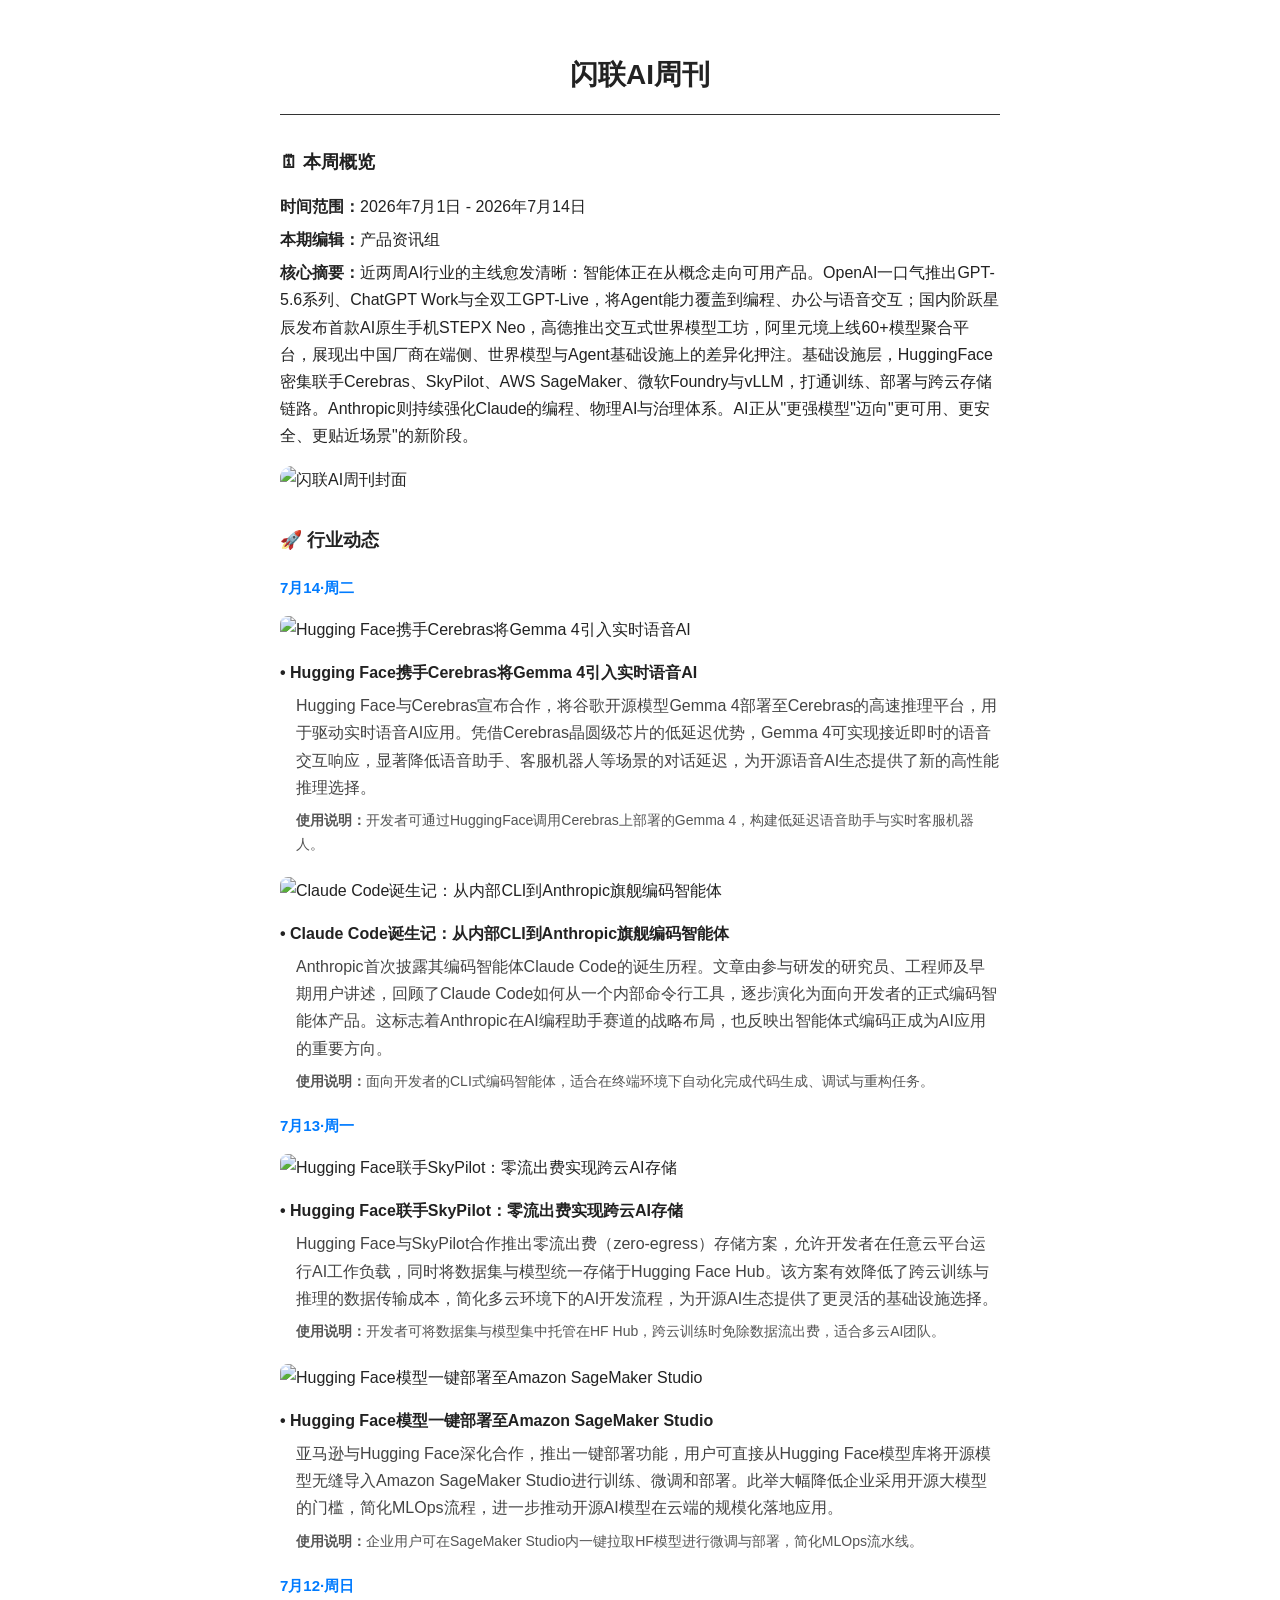
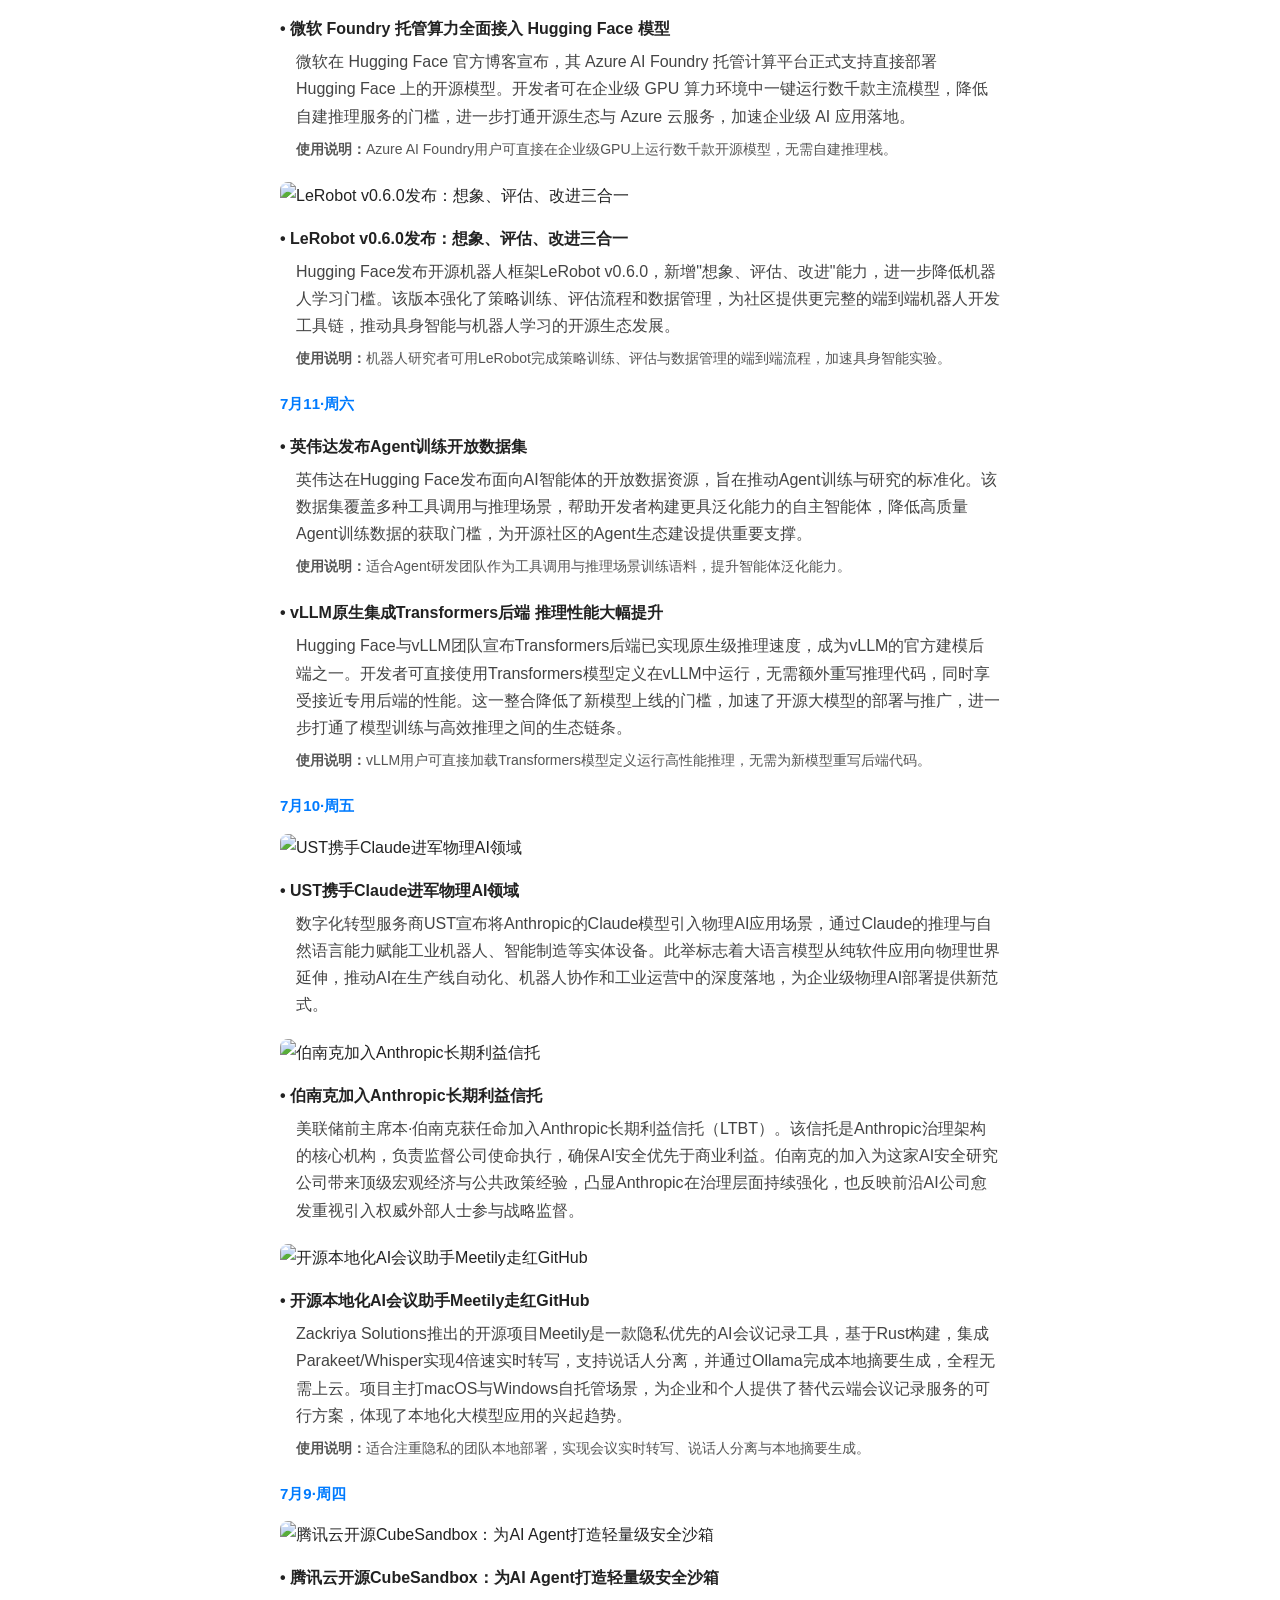
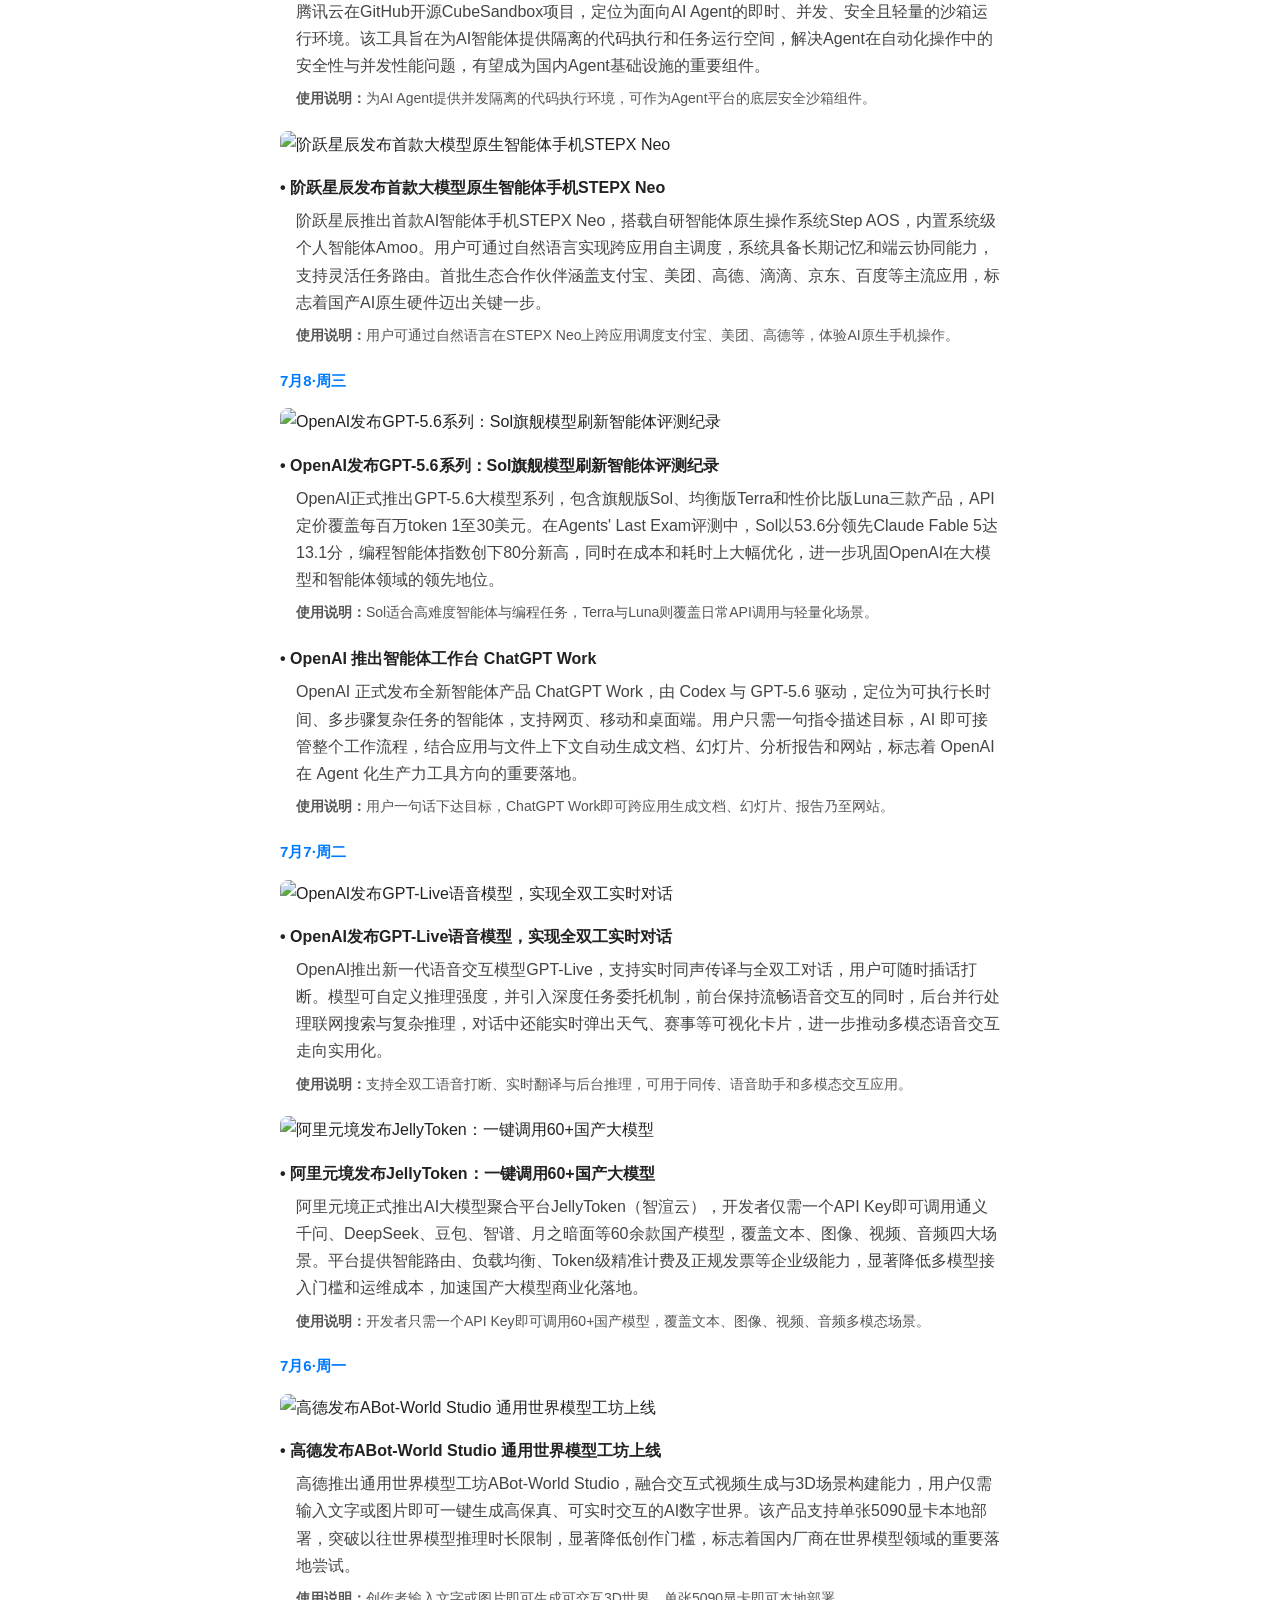
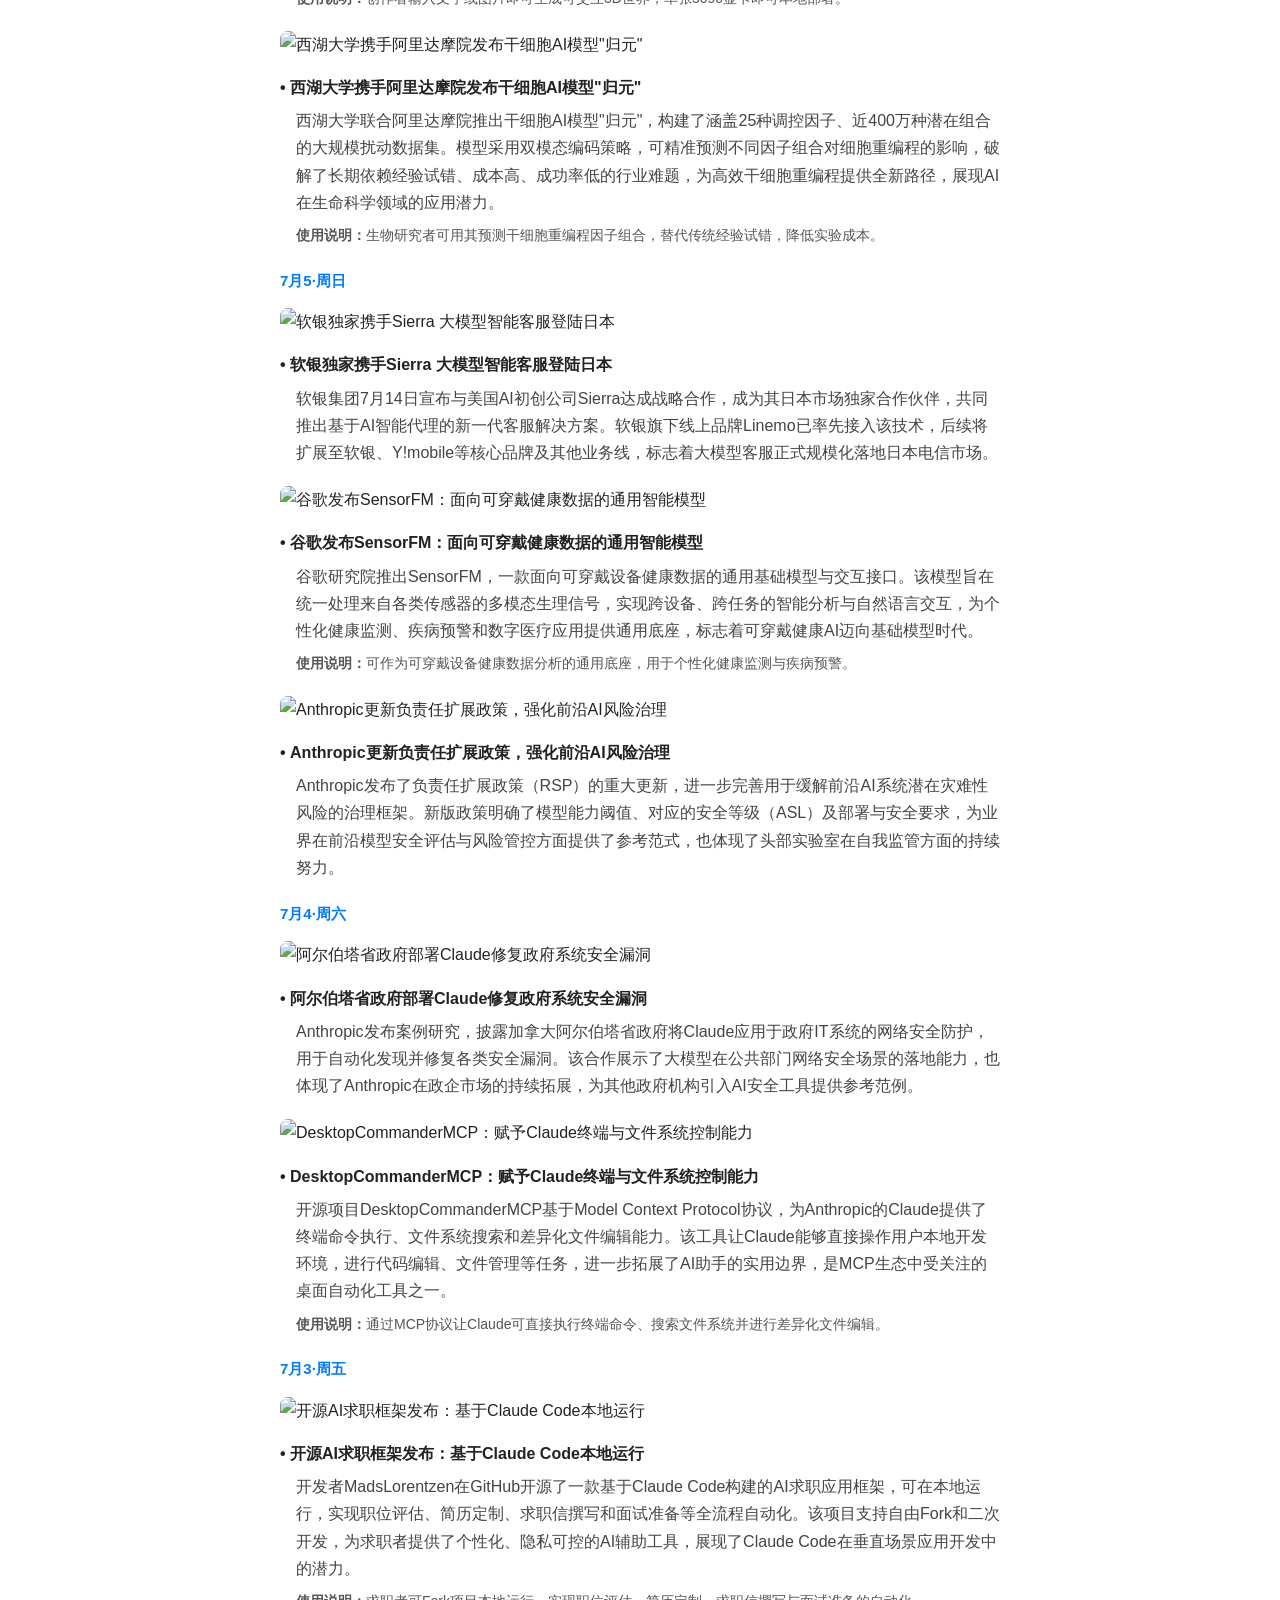
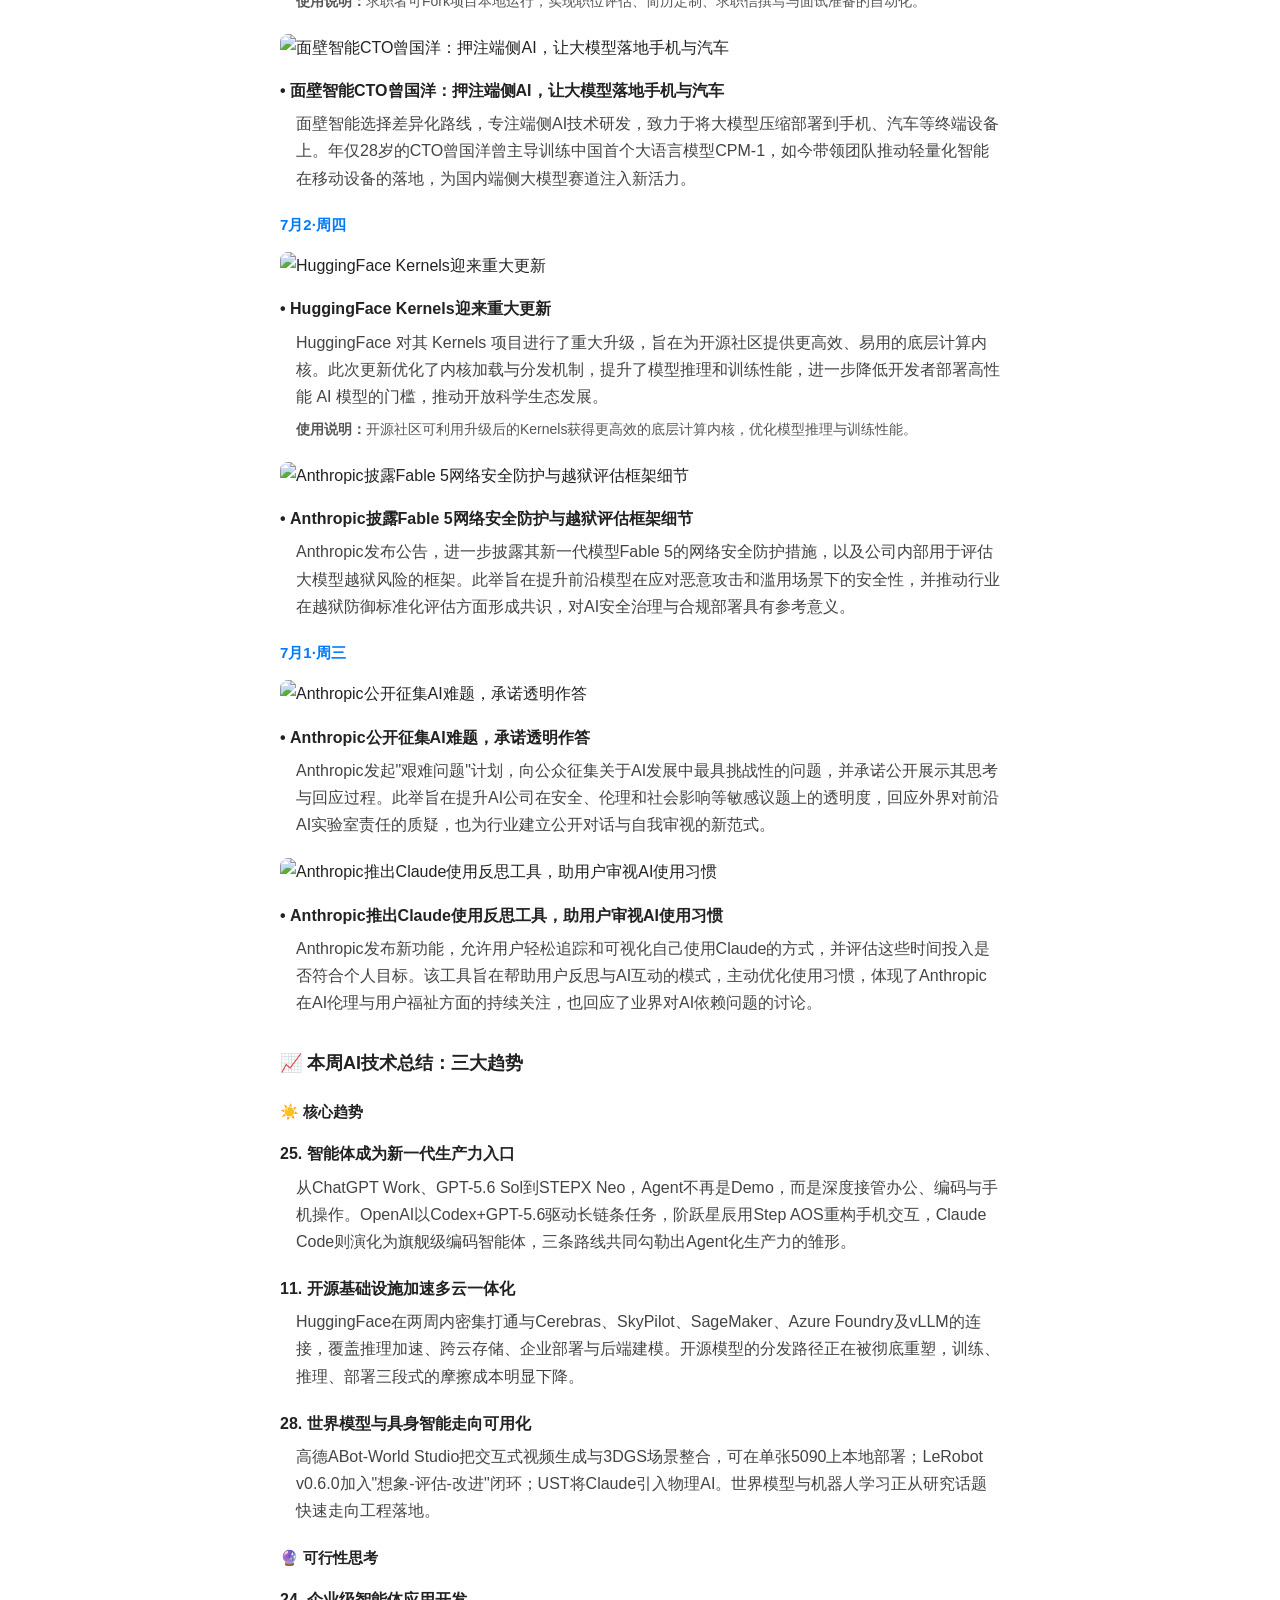
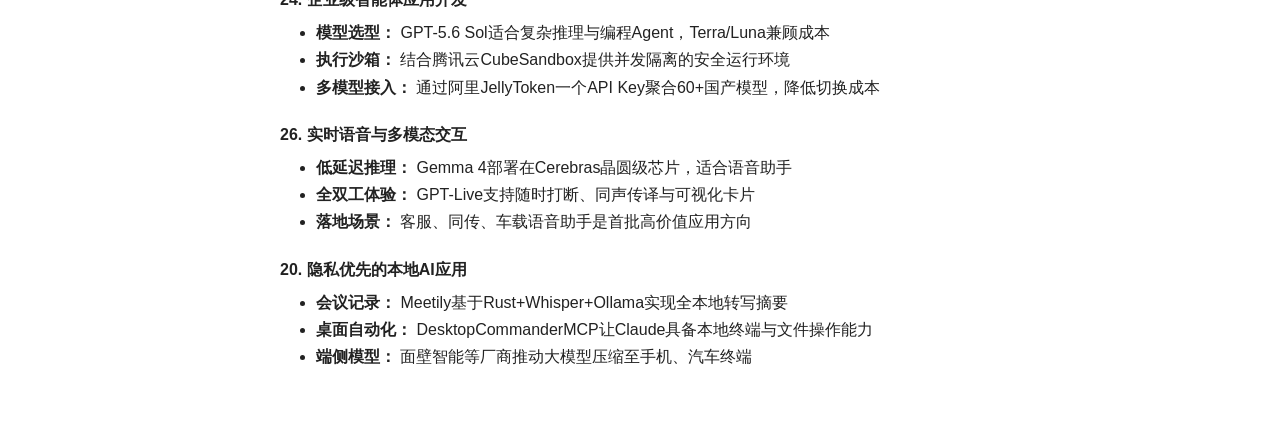
==== commit 18ea29f1: "Auto update weekly" ====
--- a/output/weekly-2026-07-14/newsletter.html
+++ b/output/weekly-2026-07-14/newsletter.html
@@ -38,21 +38,21 @@
     <div class="meta">
       <p><strong>时间范围：</strong>2026年7月1日 - 2026年7月14日</p>
       <p><strong>本期编辑：</strong>产品资讯组</p>
-      <p><strong>核心摘要：</strong>近两周，AI行业主线正从&quot;更强模型&quot;迈向&quot;更强智能体+更省算力&quot;。OpenAI密集发布GPT-5.6系列、ChatGPT Work与全双工语音GPT-Live，将办公自动化与自然语音交互推向新高度；xAI Grok 4.5与DeepSeek再度掀起价格战，推理成本成为竞争核心，多模型路由（ACRouter）等编排方案兴起。企业侧，86%GPU利用率不足一半、多模型故障率被低估、&quot;评估鸿沟&quot;等问题密集暴露，倒逼可观测性与治理工具升级。国内厂商同步发力：阶跃星辰STEPX Neo开启AI原生手机、高德ABot-World Studio切入世界模型、小米/特斯拉/本田加速车载大模型上车，端侧与具身AI成为新战场。</p>
+      <p><strong>核心摘要：</strong>近两周AI行业的主线愈发清晰：智能体正在从概念走向可用产品。OpenAI一口气推出GPT-5.6系列、ChatGPT Work与全双工GPT-Live，将Agent能力覆盖到编程、办公与语音交互；国内阶跃星辰发布首款AI原生手机STEPX Neo，高德推出交互式世界模型工坊，阿里元境上线60+模型聚合平台，展现出中国厂商在端侧、世界模型与Agent基础设施上的差异化押注。基础设施层，HuggingFace密集联手Cerebras、SkyPilot、AWS SageMaker、微软Foundry与vLLM，打通训练、部署与跨云存储链路。Anthropic则持续强化Claude的编程、物理AI与治理体系。AI正从&quot;更强模型&quot;迈向&quot;更可用、更安全、更贴近场景&quot;的新阶段。</p>
     </div>
     <img class="cover-image" src="/weekly-2026-07-14/images/cover.png" alt="闪联AI周刊封面">
   </section>
   <section>
     <h2>🚀 行业动态</h2>
-    <h3 class="date-label">7月14·周二</h3><div class="news-item"><img class="news-image" src="/issues/weekly-2026-07-14/images/img-0.gif" alt="Anthropic 揭秘 Claude Code 诞生历程" loading="lazy"><p class="news-title">• <strong>Anthropic 揭秘 Claude Code 诞生历程</strong></p><p class="news-summary">Anthropic 发布长文回顾其编程智能体 Claude Code 的开发历程，讲述该工具如何从内部命令行工具演变为面向开发者的核心编程代理产品。研究员、工程师及早期用户分享了产品迭代与落地故事，展示了 Anthropic 在 AI 编码领域的战略布局，也标志着编程智能体正加速成为大模型公司竞争的关键赛道。</p><p class="news-usage"><strong>使用说明：</strong>面向开发者的命令行编程智能体，可在终端内完成代码生成、重构与调试，适合深度集成到日常开发流程。</p></div><div class="news-item"><img class="news-image" src="/issues/weekly-2026-07-14/images/img-1.png" alt="艾伯塔省政府部署Claude 全面排查政府系统安全漏洞" loading="lazy"><p class="news-title">• <strong>艾伯塔省政府部署Claude 全面排查政府系统安全漏洞</strong></p><p class="news-summary">Anthropic发布案例研究，加拿大艾伯塔省政府采用Claude大模型协助识别并修复政府信息系统中的网络安全漏洞。该项目展示了生成式AI在公共部门安全审计、漏洞检测与响应中的实际应用，为政府机构利用大模型强化关键基础设施安全提供了可借鉴的落地范例，也标志着Anthropic在政企安全场景的进一步拓展。</p><p class="news-usage"><strong>使用说明：</strong>政企安全审计场景可参考：用Claude批量扫描信息系统漏洞、生成修复建议，辅助关键基础设施安全加固。</p></div><h3 class="date-label">7月13·周一</h3><div class="news-item"><p class="news-title">• <strong>OpenAI发布GPT-Live：全双工语音让ChatGPT更像真人对话</strong></p><p class="news-summary">OpenAI推出GPT-Live语音升级，支持全双工交互，用户与ChatGPT可同时说话与倾听，实现打断、插话等自然对话体验。相比传统轮流式语音助手，全双工模式显著提升沟通流畅度和拟人感，标志着语音AI从被动应答迈向主动、自然交互的新阶段，将加速语音助手在客服、陪伴、教育等场景的落地。</p><p class="news-usage"><strong>使用说明：</strong>全双工语音让ChatGPT支持插话与实时打断，适用于客服、语言学习、陪伴等需自然对话体验的场景。</p></div><div class="news-item"><p class="news-title">• <strong>Grok 4.5以半价发布，或撼动Anthropic与OpenAI</strong></p><p class="news-summary">马斯克旗下xAI发布新一代大模型Grok 4.5，定价仅为竞品的一半，直接对标Anthropic的Claude和OpenAI的GPT系列。凭借激进的价格策略和性能升级，Grok意图抢占企业级API市场份额，可能引发新一轮大模型价格战，重塑当前由OpenAI和Anthropic主导的商业化竞争格局。</p><p class="news-usage"><strong>使用说明：</strong>定价约为Claude/GPT一半的通用大模型，适合成本敏感的企业API接入与批量推理任务。</p></div><h3 class="date-label">7月12·周日</h3><div class="news-item"><img class="news-image" src="/issues/weekly-2026-07-14/images/img-4.png" alt="UST携手Anthropic，将Claude引入物理AI领域" loading="lazy"><p class="news-title">• <strong>UST携手Anthropic，将Claude引入物理AI领域</strong></p><p class="news-summary">全球数字化转型服务商UST宣布与Anthropic合作，把Claude大模型引入其物理AI（Physical AI）解决方案中，用于赋能制造、物流、能源等实体行业的自动化与智能决策。此次合作标志着大语言模型正从纯数字场景迈向工厂车间与现实设备控制，推动企业级具身智能与工业AI加速落地。</p><p class="news-usage"><strong>使用说明：</strong>将Claude接入制造、物流、能源等物理AI场景，用于设备智能决策与自动化调度。</p></div><div class="news-item"><p class="news-title">• <strong>研究：多模型部署使企业AI故障率被低估2.25倍</strong></p><p class="news-summary">VentureBeat报道，企业在生产环境中同时使用多个AI模型时，实际故障率比其预估高出2.25倍。随着企业AI栈日趋复杂，跨模型编排、依赖关系及连锁失效风险被系统性低估，凸显出可观测性、评估体系与容错设计在多模型架构中的重要性，也为AI编排与运维工具市场带来新机遇。</p></div><h3 class="date-label">7月11·周六</h3><div class="news-item"><p class="news-title">• <strong>OpenAI推出ChatGPT Work：跨邮件、Slack与日历的云端AI智能体</strong></p><p class="news-summary">OpenAI正式发布ChatGPT Work，一款云端AI智能体，可跨邮件、Slack、日历等办公工具自动执行任务、协调日程与信息处理。此举标志着ChatGPT从对话助手向企业级智能体平台演进，直接切入微软Copilot和Google Workspace的核心场景，加剧办公AI的竞争格局。</p><p class="news-usage"><strong>使用说明：</strong>跨邮件、Slack、日历的云端办公智能体，适合替代部分助理工作，如日程协调、信息汇总与跨应用任务执行。</p></div><div class="news-item"><p class="news-title">• <strong>企业AI陷入&quot;评估鸿沟&quot;：智能体自主性狂飙，验证能力滞后</strong></p><p class="news-summary">VentureBeat指出，企业级AI正面临评估能力与智能体自主性之间的严重脱节。随着AI Agent能力快速演进、可独立完成复杂任务，企业却缺乏成熟的验证与监控手段来评估其可靠性与安全性。这一&quot;评估鸿沟&quot;可能导致部署风险上升，也凸显了AI治理、可观测性与评测工具将成为企业AI落地的关键环节。</p></div><h3 class="date-label">7月10·周五</h3><div class="news-item"><p class="news-title">• <strong>调查揭示：86%企业GPU利用率不足一半</strong></p><p class="news-summary">在华尔街激烈争论AI基础设施投资是否过热之际，一项面向企业的最新调查给出关键信号：高达86%的受访企业表示其GPU算力实际利用率仅在50%或以下。这一数据表明大量已部署的AI算力资源处于闲置状态，凸显企业在AI编排、调度和工作负载管理上的短板，也为算力供需和资本开支合理性提供了新的讨论依据。</p></div><div class="news-item"><p class="news-title">• <strong>谷歌推出TabFM：无需针对性训练即可预测未见过的表格数据</strong></p><p class="news-summary">谷歌发布了表格基础模型TabFM，无需针对每个数据集单独训练，就能直接对从未见过的表格数据进行预测。该模型将基础模型范式引入结构化表格领域，有望大幅降低企业在数据分析、风控和预测建模中的开发成本，为长期以来以XGBoost等传统方法为主的表格AI市场带来变革。</p><p class="news-usage"><strong>使用说明：</strong>无需重新训练即可对新表格数据做预测，适合企业风控、销售预测、数据分析等结构化建模场景。</p></div><div class="news-item"><p class="news-title">• <strong>DeepSeek大降价75%，但百倍成本难题依然待解</strong></p><p class="news-summary">中国AI公司DeepSeek再度大幅下调API价格，降幅高达75%，进一步加剧全球大模型价格战。然而分析指出，即便如此，推理阶段的算力开销与真实业务场景之间仍存在约百倍的成本鸿沟，单纯降价难以根本解决大规模部署的经济性问题。此举将持续冲击OpenAI、Anthropic等厂商的定价策略，也促使行业重新思考推理效率与商业模式。</p></div><h3 class="date-label">7月9·周四</h3><div class="news-item"><p class="news-title">• <strong>ACRouter智能路由：按任务选AI模型，成本较Opus单一方案降2.6倍</strong></p><p class="news-summary">新型AI路由系统ACRouter通过为每个任务智能匹配最合适的AI模型，实现了比单一使用Claude Opus方案成本降低2.6倍的效果。该方案代表了多模型编排的新趋势，企业可根据任务复杂度动态选择模型，在保证质量的同时显著优化推理成本，为AI应用规模化落地提供了更经济的路径。</p><p class="news-usage"><strong>使用说明：</strong>多模型智能路由工具，可按任务复杂度动态分配模型，帮助企业在保证质量的同时显著降低推理成本。</p></div><div class="news-item"><img class="news-image" src="/issues/weekly-2026-07-14/images/img-12.png" alt="Meetily开源发布：本地化AI会议助手主打隐私优先" loading="lazy"><p class="news-title">• <strong>Meetily开源发布：本地化AI会议助手主打隐私优先</strong></p><p class="news-summary">Zackriya Solutions推出的开源项目Meetily在GitHub走红，定位为面向macOS和Windows的自托管AI会议记录工具。该项目基于Rust构建，集成Parakeet/Whisper实时转录（速度提升4倍）、说话人分离及Ollama摘要能力，全程100%本地处理、无需上云。在企业对会议数据隐私日益敏感的背景下，此类本地化方案为Otter、Fireflies等云端产品提供了替代选择。</p><p class="news-usage"><strong>使用说明：</strong>本地化AI会议助手，支持实时转录、说话人分离与摘要，适合对隐私敏感的企业内部会议记录。</p></div><h3 class="date-label">7月8·周三</h3><div class="news-item"><p class="news-title">• <strong>腾讯云开源CubeSandbox：面向AI Agent的轻量级安全沙箱</strong></p><p class="news-summary">腾讯云在GitHub开源CubeSandbox项目，定位为面向AI Agent的即时启动、高并发、安全隔离且轻量化的沙箱运行环境。该工具旨在为AI智能体执行代码、调用工具提供安全可控的执行空间，解决Agent在真实环境中执行不可信操作的隔离难题，有助于推动Agent应用在企业级场景的规模化部署。</p><p class="news-usage"><strong>使用说明：</strong>面向AI Agent的轻量安全沙箱，可为Agent执行代码或调用工具提供隔离环境，适合企业级Agent部署。</p></div><div class="news-item"><img class="news-image" src="/issues/weekly-2026-07-14/images/img-14.jpg" alt="德国研究联盟发布开源大模型Soofi S30B-A3B，推动欧洲主权AI" loading="lazy"><p class="news-title">• <strong>德国研究联盟发布开源大模型Soofi S30B-A3B，推动欧洲主权AI</strong></p><p class="news-summary">德国研究联盟正式发布开源大模型Soofi S30B-A3B，采用混合专家（MoE）架构，融合Mamba-2与注意力层，总参数量达316亿，推理时每token仅激活部分参数，实现高效生成。该模型旨在助力欧洲构建主权AI能力，减少对美国大模型的依赖，为开源高性能模型生态注入新的力量。</p><p class="news-usage"><strong>使用说明：</strong>欧洲开源MoE大模型，316亿总参数、推理时激活部分参数，适合追求主权算力与开源可控的欧洲开发者。</p></div><h3 class="date-label">7月7·周二</h3><div class="news-item"><img class="news-image" src="/issues/weekly-2026-07-14/images/img-15.jpg" alt="阶跃星辰发布首款AI智能体手机STEPX Neo" loading="lazy"><p class="news-title">• <strong>阶跃星辰发布首款AI智能体手机STEPX Neo</strong></p><p class="news-summary">阶跃星辰正式推出首款大模型原生智能体手机STEPX Neo，搭载自研智能体原生操作系统Step AOS，并内置系统级个人智能体Amoo。用户可通过自然语言指令实现跨应用自主调度，系统具备长期记忆和端云协同能力，支持灵活任务路由。首批生态合作伙伴涵盖支付宝、美团、高德、滴滴、京东、百度等主流应用，标志着AI原生手机形态迈出关键一步。</p><p class="news-usage"><strong>使用说明：</strong>AI原生智能体手机，用自然语言即可跨App调度支付宝、美团、高德等主流应用，实现端云协同任务执行。</p></div><div class="news-item"><img class="news-image" src="/issues/weekly-2026-07-14/images/img-16.jpg" alt="OpenAI发布GPT-5.6系列：Sol旗舰模型刷新智能体评测纪录" loading="lazy"><p class="news-title">• <strong>OpenAI发布GPT-5.6系列：Sol旗舰模型刷新智能体评测纪录</strong></p><p class="news-summary">OpenAI正式推出GPT-5.6大语言模型系列，涵盖旗舰版Sol、均衡版Terra和性价比版Luna三款，API定价覆盖每百万token 1至30美元的梯度区间。在Agents&#x27; Last Exam评测中，Sol以53.6分超越Claude Fable 5达13.1分，编程智能体指数创下80分新高，同时在成本和响应耗时上均实现大幅优化，进一步巩固OpenAI在智能体领域的领先地位。</p><p class="news-usage"><strong>使用说明：</strong>OpenAI新一代大模型系列，覆盖旗舰到性价比档位，适合从复杂智能体任务到高频调用场景的分层部署。</p></div><h3 class="date-label">7月6·周一</h3><div class="news-item"><p class="news-title">• <strong>OpenAI推出ChatGPT Work智能体工作台</strong></p><p class="news-summary">OpenAI发布全新智能体产品ChatGPT Work，由Codex与GPT-5.6驱动，定位为可承担长时间、多步骤任务的AI智能体，支持跨网页、移动和桌面平台协同工作。用户只需通过单一指令描述目标，AI即可接管整个工作流程，结合应用与文件上下文自动生成文档、幻灯片、分析报告和网站，标志着OpenAI正式进军AI办公自动化赛道。</p><p class="news-usage"><strong>使用说明：</strong>由Codex与GPT-5.6驱动的智能体工作台，可跨端接管多步骤任务，自动生成文档、幻灯片与分析报告。</p></div><div class="news-item"><img class="news-image" src="/issues/weekly-2026-07-14/images/img-18.jpg" alt="OpenAI发布新一代语音模型GPT-Live，支持全双工对话与同传" loading="lazy"><p class="news-title">• <strong>OpenAI发布新一代语音模型GPT-Live，支持全双工对话与同传</strong></p><p class="news-summary">OpenAI推出全新语音交互模型GPT-Live，实现实时同声传译和全双工对话，用户可随时插话打断。该模型支持自定义推理强度，并引入深度任务委托机制：前台保持流畅语音交互的同时，后台可并行处理联网搜索、复杂推理等任务，还能在对话中实时弹出天气、赛事等可视化卡片，显著提升语音AI交互体验。</p><p class="news-usage"><strong>使用说明：</strong>支持全双工对话与同声传译的语音模型，可后台并行调用搜索与推理，适合会议、跨语言沟通与语音助手。</p></div><h3 class="date-label">7月5·周日</h3><div class="news-item"><img class="news-image" src="/issues/weekly-2026-07-14/images/img-19.png" alt="阿里元境推出JellyToken：一站式聚合60余款国产大模型" loading="lazy"><p class="news-title">• <strong>阿里元境推出JellyToken：一站式聚合60余款国产大模型</strong></p><p class="news-summary">阿里元境正式上线JellyToken（智渲云）AI大模型API聚合平台，用户仅需一个API Key即可调用通义千问、DeepSeek、豆包、智谱、月之暗面等60余款国产模型，覆盖文本、图像、视频、音频四大场景。平台提供智能路由、负载均衡、Token级精准计费及正规发票等企业级能力，显著降低开发者与企业多模型接入门槛与运维成本。</p><p class="news-usage"><strong>使用说明：</strong>一站式聚合60余款国产大模型的API平台，一个Key即可调用通义、DeepSeek、豆包等模型，降低多模型接入成本。</p></div><div class="news-item"><img class="news-image" src="/issues/weekly-2026-07-14/images/img-20.jpg" alt="高德发布ABot-World Studio：交互式AI世界生成开放测试" loading="lazy"><p class="news-title">• <strong>高德发布ABot-World Studio：交互式AI世界生成开放测试</strong></p><p class="news-summary">高德正式推出通用世界模型工坊ABot-World Studio，首次将交互式视频生成与3DGS三维场景生成整合于同一平台。用户仅需输入文字或图像，即可生成可交互、可分享的AI虚拟世界，并支持导出视频与3DGS文件。该模型可在单卡RTX 5090上本地部署，架构层面不设推理限制，标志着国内在世界模型与3D生成融合领域迈出重要一步。</p><p class="news-usage"><strong>使用说明：</strong>输入文字或图像即可生成可交互3D世界，支持单卡RTX 5090本地部署，适合游戏原型、虚拟展示等场景。</p></div><div class="news-item"><img class="news-image" src="/issues/weekly-2026-07-14/images/img-21.jpg" alt="西湖大学联手达摩院发布干细胞AI模型「归元」" loading="lazy"><p class="news-title">• <strong>西湖大学联手达摩院发布干细胞AI模型「归元」</strong></p><p class="news-summary">西湖大学与阿里达摩院联合推出干细胞AI模型「归元」，针对干细胞重编程长期依赖经验试错、成本高、成功率低的行业痛点，构建了涵盖25种调控因子、近400万种潜在组合的大规模扰动数据集。模型采用双模态编码策略，可精准预测不同因子组合对细胞的重编程效果，为再生医学与细胞治疗提供了高效的AI驱动新路径。</p><p class="news-usage"><strong>使用说明：</strong>干细胞重编程AI模型，可预测调控因子组合效果，为再生医学与细胞治疗提供高效筛选工具。</p></div><h3 class="date-label">7月4·周六</h3><div class="news-item"><img class="news-image" src="/issues/weekly-2026-07-14/images/img-22.jpg" alt="软银携手Sierra 将AI客服代理引入日本市场" loading="lazy"><p class="news-title">• <strong>软银携手Sierra 将AI客服代理引入日本市场</strong></p><p class="news-summary">软银集团7月14日宣布与美国AI初创公司Sierra达成战略合作，并成为其在日本的独家合作伙伴，共同推出基于智能AI代理的新一代客服解决方案。软银旗下线上品牌Linemo已率先接入该技术，后续将扩展至软银、Y!mobile等核心品牌及其他业务线。此举标志着大模型智能客服正式进入日本主流电信市场。</p></div><div class="news-item"><img class="news-image" src="/issues/weekly-2026-07-14/images/img-23.webp" alt="特斯拉中国接入豆包大模型，车载语音助手迎智能升级" loading="lazy"><p class="news-title">• <strong>特斯拉中国接入豆包大模型，车载语音助手迎智能升级</strong></p><p class="news-summary">在2026火山引擎原生动力大会上，特斯拉中国宣布其车载交互系统将通过OTA更新深度集成字节跳动豆包大模型。升级后，车主可通过方向盘按键或&#x27;嘿，特斯拉&#x27;唤醒语音助手，突破传统指令式交互，实现对车辆的全面智能控制。此次合作是特斯拉在华本土化AI布局的重要一步，也标志着国产大模型加速切入头部智能汽车生态。</p><p class="news-usage"><strong>使用说明：</strong>特斯拉车载语音助手接入豆包大模型，唤醒后可用自然语言实现车辆控制，突破传统指令式交互。</p></div><h3 class="date-label">7月3·周五</h3><div class="news-item"><img class="news-image" src="/issues/weekly-2026-07-14/images/img-24.webp" alt="前OpenAI研究员田永龙加盟腾讯混元多模态团队" loading="lazy"><p class="news-title">• <strong>前OpenAI研究员田永龙加盟腾讯混元多模态团队</strong></p><p class="news-summary">据报道，前OpenAI研究员田永龙已加入腾讯，预计将领导混元大模型的多模态研发方向，重点聚焦视觉语言模型（VLM）。他将成为继首席AI科学家姚顺宇之后，又一位从OpenAI回流至腾讯的核心研究人才，两人曾在OpenAI共事并参与GPT系列研发。此次人事变动凸显腾讯在多模态大模型领域的持续加码，也反映出中美顶尖AI人才流动的新趋势。</p></div><div class="news-item"><img class="news-image" src="/issues/weekly-2026-07-14/images/img-25.webp" alt="小米YU7标配XLA认知大模型，场景识别准确率超97%" loading="lazy"><p class="news-title">• <strong>小米YU7标配XLA认知大模型，场景识别准确率超97%</strong></p><p class="news-summary">小米汽车在最新&#x27;答网民问&#x27;专栏中确认，YU7标准版将搭载全新的&#x27;小米XLA认知大模型&#x27;，实际场景识别准确率超过97%。硬件方面毫不妥协，标配700 TOPS的&#x27;雷神&#x27;芯片、激光雷达和4D毫米波雷达等顶配传感器。此举显示小米在智能驾驶领域全系高配的策略，进一步加剧新能源智能汽车行业在AI大模型和算力硬件层面的竞争。</p><p class="news-usage"><strong>使用说明：</strong>小米YU7标配的智能驾驶认知大模型，场景识别准确率超97%，配合700 TOPS雷神芯片与激光雷达。</p></div><h3 class="date-label">7月2·周四</h3><div class="news-item"><img class="news-image" src="/issues/weekly-2026-07-14/images/img-26.webp" alt="三星重返PC芯片市场，AI加速器GAIA已送样联想惠普" loading="lazy"><p class="news-title">• <strong>三星重返PC芯片市场，AI加速器GAIA已送样联想惠普</strong></p><p class="news-summary">三星电子宣布进军AI PC芯片市场，自研加速器处理器GAIA已生产原型样品并送往联想、惠普等主要PC厂商测试，进入性能验证阶段，计划于2027年量产。该芯片由系统LSI部门开发，采用4纳米工艺，核心架构围绕NPU构建，专为加速生成式AI工作负载设计。此举标志着三星时隔多年重返PC处理器市场，将与高通、英特尔、AMD在AI PC芯片领域展开正面竞争。</p></div><div class="news-item"><img class="news-image" src="/issues/weekly-2026-07-14/images/img-27.jpg" alt="伯南克加入Anthropic长期利益信托" loading="lazy"><p class="news-title">• <strong>伯南克加入Anthropic长期利益信托</strong></p><p class="news-summary">美国前联邦储备委员会主席本·伯南克正式加入Anthropic的长期利益信托（LTBT）。该信托是Anthropic独特的治理机制，旨在确保公司使命聚焦于AI安全与长期公共利益。伯南克的加入将为这家AI安全公司带来宏观经济和公共政策领域的顶级专业视角，进一步强化其治理架构的权威性与独立性。</p></div><h3 class="date-label">7月1·周三</h3><div class="news-item"><img class="news-image" src="/issues/weekly-2026-07-14/images/img-28.png" alt="Desktop Commander MCP：为Claude赋予终端与文件系统操控能力" loading="lazy"><p class="news-title">• <strong>Desktop Commander MCP：为Claude赋予终端与文件系统操控能力</strong></p><p class="news-summary">开源项目Desktop Commander MCP在GitHub上受到关注，它是一款面向Claude的MCP（模型上下文协议）服务器，为其提供终端命令执行、文件系统搜索及差异化文件编辑能力。该工具让Claude能够直接操作本地开发环境，扩展了AI助手在编码与自动化任务中的实用性，是MCP生态快速发展的又一典型案例。</p><p class="news-usage"><strong>使用说明：</strong>MCP服务器项目，为Claude提供终端命令、文件搜索与差异化编辑能力，适合打造本地代码与自动化助手。</p></div><div class="news-item"><img class="news-image" src="/issues/weekly-2026-07-14/images/img-29.png" alt="面壁智能CTO曾国洋：押注端侧AI，推动大模型落地手机与汽车" loading="lazy"><p class="news-title">• <strong>面壁智能CTO曾国洋：押注端侧AI，推动大模型落地手机与汽车</strong></p><p class="news-summary">面壁智能选择差异化路线，专注端侧AI，将大模型压缩部署到手机、汽车等终端设备。28岁的CTO曾国洋此前曾主导训练中国首个大语言模型CPM-1，如今带领团队攻关轻量化技术，推动智能能力向移动端下沉，为行业提供云端之外的另一种发展路径。</p></div>
+    <h3 class="date-label">7月14·周二</h3><div class="news-item"><img class="news-image" src="/issues/weekly-2026-07-14/images/img-0.png" alt="Hugging Face携手Cerebras将Gemma 4引入实时语音AI" loading="lazy"><p class="news-title">• <strong>Hugging Face携手Cerebras将Gemma 4引入实时语音AI</strong></p><p class="news-summary">Hugging Face与Cerebras宣布合作，将谷歌开源模型Gemma 4部署至Cerebras的高速推理平台，用于驱动实时语音AI应用。凭借Cerebras晶圆级芯片的低延迟优势，Gemma 4可实现接近即时的语音交互响应，显著降低语音助手、客服机器人等场景的对话延迟，为开源语音AI生态提供了新的高性能推理选择。</p><p class="news-usage"><strong>使用说明：</strong>开发者可通过HuggingFace调用Cerebras上部署的Gemma 4，构建低延迟语音助手与实时客服机器人。</p></div><div class="news-item"><img class="news-image" src="/issues/weekly-2026-07-14/images/img-1.gif" alt="Claude Code诞生记：从内部CLI到Anthropic旗舰编码智能体" loading="lazy"><p class="news-title">• <strong>Claude Code诞生记：从内部CLI到Anthropic旗舰编码智能体</strong></p><p class="news-summary">Anthropic首次披露其编码智能体Claude Code的诞生历程。文章由参与研发的研究员、工程师及早期用户讲述，回顾了Claude Code如何从一个内部命令行工具，逐步演化为面向开发者的正式编码智能体产品。这标志着Anthropic在AI编程助手赛道的战略布局，也反映出智能体式编码正成为AI应用的重要方向。</p><p class="news-usage"><strong>使用说明：</strong>面向开发者的CLI式编码智能体，适合在终端环境下自动化完成代码生成、调试与重构任务。</p></div><h3 class="date-label">7月13·周一</h3><div class="news-item"><img class="news-image" src="/issues/weekly-2026-07-14/images/img-2.png" alt="Hugging Face联手SkyPilot：零流出费实现跨云AI存储" loading="lazy"><p class="news-title">• <strong>Hugging Face联手SkyPilot：零流出费实现跨云AI存储</strong></p><p class="news-summary">Hugging Face与SkyPilot合作推出零流出费（zero-egress）存储方案，允许开发者在任意云平台运行AI工作负载，同时将数据集与模型统一存储于Hugging Face Hub。该方案有效降低了跨云训练与推理的数据传输成本，简化多云环境下的AI开发流程，为开源AI生态提供了更灵活的基础设施选择。</p><p class="news-usage"><strong>使用说明：</strong>开发者可将数据集与模型集中托管在HF Hub，跨云训练时免除数据流出费，适合多云AI团队。</p></div><div class="news-item"><img class="news-image" src="/issues/weekly-2026-07-14/images/img-3.webp" alt="Hugging Face模型一键部署至Amazon SageMaker Studio" loading="lazy"><p class="news-title">• <strong>Hugging Face模型一键部署至Amazon SageMaker Studio</strong></p><p class="news-summary">亚马逊与Hugging Face深化合作，推出一键部署功能，用户可直接从Hugging Face模型库将开源模型无缝导入Amazon SageMaker Studio进行训练、微调和部署。此举大幅降低企业采用开源大模型的门槛，简化MLOps流程，进一步推动开源AI模型在云端的规模化落地应用。</p><p class="news-usage"><strong>使用说明：</strong>企业用户可在SageMaker Studio内一键拉取HF模型进行微调与部署，简化MLOps流水线。</p></div><h3 class="date-label">7月12·周日</h3><div class="news-item"><p class="news-title">• <strong>微软 Foundry 托管算力全面接入 Hugging Face 模型</strong></p><p class="news-summary">微软在 Hugging Face 官方博客宣布，其 Azure AI Foundry 托管计算平台正式支持直接部署 Hugging Face 上的开源模型。开发者可在企业级 GPU 算力环境中一键运行数千款主流模型，降低自建推理服务的门槛，进一步打通开源生态与 Azure 云服务，加速企业级 AI 应用落地。</p><p class="news-usage"><strong>使用说明：</strong>Azure AI Foundry用户可直接在企业级GPU上运行数千款开源模型，无需自建推理栈。</p></div><div class="news-item"><img class="news-image" src="/issues/weekly-2026-07-14/images/img-5.png" alt="LeRobot v0.6.0发布：想象、评估、改进三合一" loading="lazy"><p class="news-title">• <strong>LeRobot v0.6.0发布：想象、评估、改进三合一</strong></p><p class="news-summary">Hugging Face发布开源机器人框架LeRobot v0.6.0，新增&quot;想象、评估、改进&quot;能力，进一步降低机器人学习门槛。该版本强化了策略训练、评估流程和数据管理，为社区提供更完整的端到端机器人开发工具链，推动具身智能与机器人学习的开源生态发展。</p><p class="news-usage"><strong>使用说明：</strong>机器人研究者可用LeRobot完成策略训练、评估与数据管理的端到端流程，加速具身智能实验。</p></div><h3 class="date-label">7月11·周六</h3><div class="news-item"><p class="news-title">• <strong>英伟达发布Agent训练开放数据集</strong></p><p class="news-summary">英伟达在Hugging Face发布面向AI智能体的开放数据资源，旨在推动Agent训练与研究的标准化。该数据集覆盖多种工具调用与推理场景，帮助开发者构建更具泛化能力的自主智能体，降低高质量Agent训练数据的获取门槛，为开源社区的Agent生态建设提供重要支撑。</p><p class="news-usage"><strong>使用说明：</strong>适合Agent研发团队作为工具调用与推理场景训练语料，提升智能体泛化能力。</p></div><div class="news-item"><p class="news-title">• <strong>vLLM原生集成Transformers后端 推理性能大幅提升</strong></p><p class="news-summary">Hugging Face与vLLM团队宣布Transformers后端已实现原生级推理速度，成为vLLM的官方建模后端之一。开发者可直接使用Transformers模型定义在vLLM中运行，无需额外重写推理代码，同时享受接近专用后端的性能。这一整合降低了新模型上线的门槛，加速了开源大模型的部署与推广，进一步打通了模型训练与高效推理之间的生态链条。</p><p class="news-usage"><strong>使用说明：</strong>vLLM用户可直接加载Transformers模型定义运行高性能推理，无需为新模型重写后端代码。</p></div><h3 class="date-label">7月10·周五</h3><div class="news-item"><img class="news-image" src="/issues/weekly-2026-07-14/images/img-8.png" alt="UST携手Claude进军物理AI领域" loading="lazy"><p class="news-title">• <strong>UST携手Claude进军物理AI领域</strong></p><p class="news-summary">数字化转型服务商UST宣布将Anthropic的Claude模型引入物理AI应用场景，通过Claude的推理与自然语言能力赋能工业机器人、智能制造等实体设备。此举标志着大语言模型从纯软件应用向物理世界延伸，推动AI在生产线自动化、机器人协作和工业运营中的深度落地，为企业级物理AI部署提供新范式。</p></div><div class="news-item"><img class="news-image" src="/issues/weekly-2026-07-14/images/img-9.jpg" alt="伯南克加入Anthropic长期利益信托" loading="lazy"><p class="news-title">• <strong>伯南克加入Anthropic长期利益信托</strong></p><p class="news-summary">美联储前主席本·伯南克获任命加入Anthropic长期利益信托（LTBT）。该信托是Anthropic治理架构的核心机构，负责监督公司使命执行，确保AI安全优先于商业利益。伯南克的加入为这家AI安全研究公司带来顶级宏观经济与公共政策经验，凸显Anthropic在治理层面持续强化，也反映前沿AI公司愈发重视引入权威外部人士参与战略监督。</p></div><div class="news-item"><img class="news-image" src="/issues/weekly-2026-07-14/images/img-10.png" alt="开源本地化AI会议助手Meetily走红GitHub" loading="lazy"><p class="news-title">• <strong>开源本地化AI会议助手Meetily走红GitHub</strong></p><p class="news-summary">Zackriya Solutions推出的开源项目Meetily是一款隐私优先的AI会议记录工具，基于Rust构建，集成Parakeet/Whisper实现4倍速实时转写，支持说话人分离，并通过Ollama完成本地摘要生成，全程无需上云。项目主打macOS与Windows自托管场景，为企业和个人提供了替代云端会议记录服务的可行方案，体现了本地化大模型应用的兴起趋势。</p><p class="news-usage"><strong>使用说明：</strong>适合注重隐私的团队本地部署，实现会议实时转写、说话人分离与本地摘要生成。</p></div><h3 class="date-label">7月9·周四</h3><div class="news-item"><img class="news-image" src="/issues/weekly-2026-07-14/images/img-11.png" alt="腾讯云开源CubeSandbox：为AI Agent打造轻量级安全沙箱" loading="lazy"><p class="news-title">• <strong>腾讯云开源CubeSandbox：为AI Agent打造轻量级安全沙箱</strong></p><p class="news-summary">腾讯云在GitHub开源CubeSandbox项目，定位为面向AI Agent的即时、并发、安全且轻量的沙箱运行环境。该工具旨在为AI智能体提供隔离的代码执行和任务运行空间，解决Agent在自动化操作中的安全性与并发性能问题，有望成为国内Agent基础设施的重要组件。</p><p class="news-usage"><strong>使用说明：</strong>为AI Agent提供并发隔离的代码执行环境，可作为Agent平台的底层安全沙箱组件。</p></div><div class="news-item"><img class="news-image" src="/issues/weekly-2026-07-14/images/img-12.jpg" alt="阶跃星辰发布首款大模型原生智能体手机STEPX Neo" loading="lazy"><p class="news-title">• <strong>阶跃星辰发布首款大模型原生智能体手机STEPX Neo</strong></p><p class="news-summary">阶跃星辰推出首款AI智能体手机STEPX Neo，搭载自研智能体原生操作系统Step AOS，内置系统级个人智能体Amoo。用户可通过自然语言实现跨应用自主调度，系统具备长期记忆和端云协同能力，支持灵活任务路由。首批生态合作伙伴涵盖支付宝、美团、高德、滴滴、京东、百度等主流应用，标志着国产AI原生硬件迈出关键一步。</p><p class="news-usage"><strong>使用说明：</strong>用户可通过自然语言在STEPX Neo上跨应用调度支付宝、美团、高德等，体验AI原生手机操作。</p></div><h3 class="date-label">7月8·周三</h3><div class="news-item"><img class="news-image" src="/issues/weekly-2026-07-14/images/img-13.jpg" alt="OpenAI发布GPT-5.6系列：Sol旗舰模型刷新智能体评测纪录" loading="lazy"><p class="news-title">• <strong>OpenAI发布GPT-5.6系列：Sol旗舰模型刷新智能体评测纪录</strong></p><p class="news-summary">OpenAI正式推出GPT-5.6大模型系列，包含旗舰版Sol、均衡版Terra和性价比版Luna三款产品，API定价覆盖每百万token 1至30美元。在Agents&#x27; Last Exam评测中，Sol以53.6分领先Claude Fable 5达13.1分，编程智能体指数创下80分新高，同时在成本和耗时上大幅优化，进一步巩固OpenAI在大模型和智能体领域的领先地位。</p><p class="news-usage"><strong>使用说明：</strong>Sol适合高难度智能体与编程任务，Terra与Luna则覆盖日常API调用与轻量化场景。</p></div><div class="news-item"><p class="news-title">• <strong>OpenAI 推出智能体工作台 ChatGPT Work</strong></p><p class="news-summary">OpenAI 正式发布全新智能体产品 ChatGPT Work，由 Codex 与 GPT-5.6 驱动，定位为可执行长时间、多步骤复杂任务的智能体，支持网页、移动和桌面端。用户只需一句指令描述目标，AI 即可接管整个工作流程，结合应用与文件上下文自动生成文档、幻灯片、分析报告和网站，标志着 OpenAI 在 Agent 化生产力工具方向的重要落地。</p><p class="news-usage"><strong>使用说明：</strong>用户一句话下达目标，ChatGPT Work即可跨应用生成文档、幻灯片、报告乃至网站。</p></div><h3 class="date-label">7月7·周二</h3><div class="news-item"><img class="news-image" src="/issues/weekly-2026-07-14/images/img-15.jpg" alt="OpenAI发布GPT-Live语音模型，实现全双工实时对话" loading="lazy"><p class="news-title">• <strong>OpenAI发布GPT-Live语音模型，实现全双工实时对话</strong></p><p class="news-summary">OpenAI推出新一代语音交互模型GPT-Live，支持实时同声传译与全双工对话，用户可随时插话打断。模型可自定义推理强度，并引入深度任务委托机制，前台保持流畅语音交互的同时，后台并行处理联网搜索与复杂推理，对话中还能实时弹出天气、赛事等可视化卡片，进一步推动多模态语音交互走向实用化。</p><p class="news-usage"><strong>使用说明：</strong>支持全双工语音打断、实时翻译与后台推理，可用于同传、语音助手和多模态交互应用。</p></div><div class="news-item"><img class="news-image" src="/issues/weekly-2026-07-14/images/img-16.png" alt="阿里元境发布JellyToken：一键调用60+国产大模型" loading="lazy"><p class="news-title">• <strong>阿里元境发布JellyToken：一键调用60+国产大模型</strong></p><p class="news-summary">阿里元境正式推出AI大模型聚合平台JellyToken（智渲云），开发者仅需一个API Key即可调用通义千问、DeepSeek、豆包、智谱、月之暗面等60余款国产模型，覆盖文本、图像、视频、音频四大场景。平台提供智能路由、负载均衡、Token级精准计费及正规发票等企业级能力，显著降低多模型接入门槛和运维成本，加速国产大模型商业化落地。</p><p class="news-usage"><strong>使用说明：</strong>开发者只需一个API Key即可调用60+国产模型，覆盖文本、图像、视频、音频多模态场景。</p></div><h3 class="date-label">7月6·周一</h3><div class="news-item"><img class="news-image" src="/issues/weekly-2026-07-14/images/img-17.png" alt="高德发布ABot-World Studio 通用世界模型工坊上线" loading="lazy"><p class="news-title">• <strong>高德发布ABot-World Studio 通用世界模型工坊上线</strong></p><p class="news-summary">高德推出通用世界模型工坊ABot-World Studio，融合交互式视频生成与3D场景构建能力，用户仅需输入文字或图片即可一键生成高保真、可实时交互的AI数字世界。该产品支持单张5090显卡本地部署，突破以往世界模型推理时长限制，显著降低创作门槛，标志着国内厂商在世界模型领域的重要落地尝试。</p><p class="news-usage"><strong>使用说明：</strong>创作者输入文字或图片即可生成可交互3D世界，单张5090显卡即可本地部署。</p></div><div class="news-item"><img class="news-image" src="/issues/weekly-2026-07-14/images/img-18.jpg" alt="西湖大学携手阿里达摩院发布干细胞AI模型&quot;归元&quot;" loading="lazy"><p class="news-title">• <strong>西湖大学携手阿里达摩院发布干细胞AI模型&quot;归元&quot;</strong></p><p class="news-summary">西湖大学联合阿里达摩院推出干细胞AI模型&quot;归元&quot;，构建了涵盖25种调控因子、近400万种潜在组合的大规模扰动数据集。模型采用双模态编码策略，可精准预测不同因子组合对细胞重编程的影响，破解了长期依赖经验试错、成本高、成功率低的行业难题，为高效干细胞重编程提供全新路径，展现AI在生命科学领域的应用潜力。</p><p class="news-usage"><strong>使用说明：</strong>生物研究者可用其预测干细胞重编程因子组合，替代传统经验试错，降低实验成本。</p></div><h3 class="date-label">7月5·周日</h3><div class="news-item"><img class="news-image" src="/issues/weekly-2026-07-14/images/img-19.jpg" alt="软银独家携手Sierra 大模型智能客服登陆日本" loading="lazy"><p class="news-title">• <strong>软银独家携手Sierra 大模型智能客服登陆日本</strong></p><p class="news-summary">软银集团7月14日宣布与美国AI初创公司Sierra达成战略合作，成为其日本市场独家合作伙伴，共同推出基于AI智能代理的新一代客服解决方案。软银旗下线上品牌Linemo已率先接入该技术，后续将扩展至软银、Y!mobile等核心品牌及其他业务线，标志着大模型客服正式规模化落地日本电信市场。</p></div><div class="news-item"><img class="news-image" src="/issues/weekly-2026-07-14/images/img-20.jpg" alt="谷歌发布SensorFM：面向可穿戴健康数据的通用智能模型" loading="lazy"><p class="news-title">• <strong>谷歌发布SensorFM：面向可穿戴健康数据的通用智能模型</strong></p><p class="news-summary">谷歌研究院推出SensorFM，一款面向可穿戴设备健康数据的通用基础模型与交互接口。该模型旨在统一处理来自各类传感器的多模态生理信号，实现跨设备、跨任务的智能分析与自然语言交互，为个性化健康监测、疾病预警和数字医疗应用提供通用底座，标志着可穿戴健康AI迈向基础模型时代。</p><p class="news-usage"><strong>使用说明：</strong>可作为可穿戴设备健康数据分析的通用底座，用于个性化健康监测与疾病预警。</p></div><div class="news-item"><img class="news-image" src="/issues/weekly-2026-07-14/images/img-21.png" alt="Anthropic更新负责任扩展政策，强化前沿AI风险治理" loading="lazy"><p class="news-title">• <strong>Anthropic更新负责任扩展政策，强化前沿AI风险治理</strong></p><p class="news-summary">Anthropic发布了负责任扩展政策（RSP）的重大更新，进一步完善用于缓解前沿AI系统潜在灾难性风险的治理框架。新版政策明确了模型能力阈值、对应的安全等级（ASL）及部署与安全要求，为业界在前沿模型安全评估与风险管控方面提供了参考范式，也体现了头部实验室在自我监管方面的持续努力。</p></div><h3 class="date-label">7月4·周六</h3><div class="news-item"><img class="news-image" src="/issues/weekly-2026-07-14/images/img-22.png" alt="阿尔伯塔省政府部署Claude修复政府系统安全漏洞" loading="lazy"><p class="news-title">• <strong>阿尔伯塔省政府部署Claude修复政府系统安全漏洞</strong></p><p class="news-summary">Anthropic发布案例研究，披露加拿大阿尔伯塔省政府将Claude应用于政府IT系统的网络安全防护，用于自动化发现并修复各类安全漏洞。该合作展示了大模型在公共部门网络安全场景的落地能力，也体现了Anthropic在政企市场的持续拓展，为其他政府机构引入AI安全工具提供参考范例。</p></div><div class="news-item"><img class="news-image" src="/issues/weekly-2026-07-14/images/img-23.png" alt="DesktopCommanderMCP：赋予Claude终端与文件系统控制能力" loading="lazy"><p class="news-title">• <strong>DesktopCommanderMCP：赋予Claude终端与文件系统控制能力</strong></p><p class="news-summary">开源项目DesktopCommanderMCP基于Model Context Protocol协议，为Anthropic的Claude提供了终端命令执行、文件系统搜索和差异化文件编辑能力。该工具让Claude能够直接操作用户本地开发环境，进行代码编辑、文件管理等任务，进一步拓展了AI助手的实用边界，是MCP生态中受关注的桌面自动化工具之一。</p><p class="news-usage"><strong>使用说明：</strong>通过MCP协议让Claude可直接执行终端命令、搜索文件系统并进行差异化文件编辑。</p></div><h3 class="date-label">7月3·周五</h3><div class="news-item"><img class="news-image" src="/issues/weekly-2026-07-14/images/img-24.png" alt="开源AI求职框架发布：基于Claude Code本地运行" loading="lazy"><p class="news-title">• <strong>开源AI求职框架发布：基于Claude Code本地运行</strong></p><p class="news-summary">开发者MadsLorentzen在GitHub开源了一款基于Claude Code构建的AI求职应用框架，可在本地运行，实现职位评估、简历定制、求职信撰写和面试准备等全流程自动化。该项目支持自由Fork和二次开发，为求职者提供了个性化、隐私可控的AI辅助工具，展现了Claude Code在垂直场景应用开发中的潜力。</p><p class="news-usage"><strong>使用说明：</strong>求职者可Fork项目本地运行，实现职位评估、简历定制、求职信撰写与面试准备的自动化。</p></div><div class="news-item"><img class="news-image" src="/issues/weekly-2026-07-14/images/img-25.png" alt="面壁智能CTO曾国洋：押注端侧AI，让大模型落地手机与汽车" loading="lazy"><p class="news-title">• <strong>面壁智能CTO曾国洋：押注端侧AI，让大模型落地手机与汽车</strong></p><p class="news-summary">面壁智能选择差异化路线，专注端侧AI技术研发，致力于将大模型压缩部署到手机、汽车等终端设备上。年仅28岁的CTO曾国洋曾主导训练中国首个大语言模型CPM-1，如今带领团队推动轻量化智能在移动设备的落地，为国内端侧大模型赛道注入新活力。</p></div><h3 class="date-label">7月2·周四</h3><div class="news-item"><img class="news-image" src="/issues/weekly-2026-07-14/images/img-26.png" alt="HuggingFace Kernels迎来重大更新" loading="lazy"><p class="news-title">• <strong>HuggingFace Kernels迎来重大更新</strong></p><p class="news-summary">HuggingFace 对其 Kernels 项目进行了重大升级，旨在为开源社区提供更高效、易用的底层计算内核。此次更新优化了内核加载与分发机制，提升了模型推理和训练性能，进一步降低开发者部署高性能 AI 模型的门槛，推动开放科学生态发展。</p><p class="news-usage"><strong>使用说明：</strong>开源社区可利用升级后的Kernels获得更高效的底层计算内核，优化模型推理与训练性能。</p></div><div class="news-item"><img class="news-image" src="/issues/weekly-2026-07-14/images/img-27.png" alt="Anthropic披露Fable 5网络安全防护与越狱评估框架细节" loading="lazy"><p class="news-title">• <strong>Anthropic披露Fable 5网络安全防护与越狱评估框架细节</strong></p><p class="news-summary">Anthropic发布公告，进一步披露其新一代模型Fable 5的网络安全防护措施，以及公司内部用于评估大模型越狱风险的框架。此举旨在提升前沿模型在应对恶意攻击和滥用场景下的安全性，并推动行业在越狱防御标准化评估方面形成共识，对AI安全治理与合规部署具有参考意义。</p></div><h3 class="date-label">7月1·周三</h3><div class="news-item"><img class="news-image" src="/issues/weekly-2026-07-14/images/img-28.jpg" alt="Anthropic公开征集AI难题，承诺透明作答" loading="lazy"><p class="news-title">• <strong>Anthropic公开征集AI难题，承诺透明作答</strong></p><p class="news-summary">Anthropic发起&quot;艰难问题&quot;计划，向公众征集关于AI发展中最具挑战性的问题，并承诺公开展示其思考与回应过程。此举旨在提升AI公司在安全、伦理和社会影响等敏感议题上的透明度，回应外界对前沿AI实验室责任的质疑，也为行业建立公开对话与自我审视的新范式。</p></div><div class="news-item"><img class="news-image" src="/issues/weekly-2026-07-14/images/img-29.png" alt="Anthropic推出Claude使用反思工具，助用户审视AI使用习惯" loading="lazy"><p class="news-title">• <strong>Anthropic推出Claude使用反思工具，助用户审视AI使用习惯</strong></p><p class="news-summary">Anthropic发布新功能，允许用户轻松追踪和可视化自己使用Claude的方式，并评估这些时间投入是否符合个人目标。该工具旨在帮助用户反思与AI互动的模式，主动优化使用习惯，体现了Anthropic在AI伦理与用户福祉方面的持续关注，也回应了业界对AI依赖问题的讨论。</p></div>
   </section>
   
 <section>
   <h2>📈 本周AI技术总结：三大趋势</h2>
   <h3>☀️ 核心趋势</h3>
-  <div class="trend-item"><p class="trend-heading"><strong>28. 智能体从对话走向接管工作流</strong></p><p class="trend-body">OpenAI ChatGPT Work、Claude Code及阶跃STEPX Neo集中登场，AI从被动应答转向长时间、多步骤自主执行，覆盖办公、编程与手机操作系统，标志着智能体正式成为大模型公司下一轮竞争主战场。</p></div><div class="trend-item"><p class="trend-heading"><strong>16. 价格战与多模型编排重塑成本结构</strong></p><p class="trend-body">Grok 4.5半价切入、DeepSeek再降75%，叠加ACRouter等智能路由方案，行业正从&quot;堆参数&quot;转向&quot;按任务选模型&quot;。推理经济性成为企业落地关键，多模型编排、可观测性与评估工具进入爆发期。</p></div><div class="trend-item"><p class="trend-heading"><strong>26. 端侧与具身AI加速落地</strong></p><p class="trend-body">阶跃STEPX Neo、小米XLA、特斯拉接入豆包、本田P7 OTA上车，加上UST将Claude引入物理AI、三星GAIA重返PC芯片，大模型正从云端下沉至手机、汽车与工厂设备，端云协同成为新范式。</p></div>
+  <div class="trend-item"><p class="trend-heading"><strong>25. 智能体成为新一代生产力入口</strong></p><p class="trend-body">从ChatGPT Work、GPT-5.6 Sol到STEPX Neo，Agent不再是Demo，而是深度接管办公、编码与手机操作。OpenAI以Codex+GPT-5.6驱动长链条任务，阶跃星辰用Step AOS重构手机交互，Claude Code则演化为旗舰级编码智能体，三条路线共同勾勒出Agent化生产力的雏形。</p></div><div class="trend-item"><p class="trend-heading"><strong>11. 开源基础设施加速多云一体化</strong></p><p class="trend-body">HuggingFace在两周内密集打通与Cerebras、SkyPilot、SageMaker、Azure Foundry及vLLM的连接，覆盖推理加速、跨云存储、企业部署与后端建模。开源模型的分发路径正在被彻底重塑，训练、推理、部署三段式的摩擦成本明显下降。</p></div><div class="trend-item"><p class="trend-heading"><strong>28. 世界模型与具身智能走向可用化</strong></p><p class="trend-body">高德ABot-World Studio把交互式视频生成与3DGS场景整合，可在单张5090上本地部署；LeRobot v0.6.0加入&quot;想象-评估-改进&quot;闭环；UST将Claude引入物理AI。世界模型与机器人学习正从研究话题快速走向工程落地。</p></div>
   <h3>🔮 可行性思考</h3>
-  <div class="trend-item"><p class="trend-heading"><strong>17. 企业多模型编排与成本优化</strong></p><ul class="feasibility-list"><li><strong>智能路由：</strong> 参考ACRouter按任务难度分配模型，成本可降至单一Opus方案的1/2.6</li><li><strong>API聚合：</strong> 采用JellyToken等平台统一接入国产多模型，降低运维与切换成本</li><li><strong>GPU治理：</strong> 针对86%利用率不足问题，引入编排调度与工作负载管理工具释放闲置算力</li></ul></div><div class="trend-item"><p class="trend-heading"><strong>28. 办公与个人生产力智能体</strong></p><ul class="feasibility-list"><li><strong>跨应用协同：</strong> 用ChatGPT Work接管邮件、Slack、日历的多步骤任务</li><li><strong>本地隐私优先：</strong> 部署Meetily等自托管会议助手，兼顾转录效率与数据合规</li><li><strong>开发环境增强：</strong> 结合Claude Code与Desktop Commander MCP，让AI直接操作终端与文件系统</li></ul></div><div class="trend-item"><p class="trend-heading"><strong>33. 行业专用与具身智能落地</strong></p><ul class="feasibility-list"><li><strong>科研加速：</strong> 参照「归元」模型，用AI预测干细胞重编程组合，压缩试错成本</li><li><strong>结构化数据：</strong> 引入TabFM等表格基础模型，替代部分XGBoost场景实现零训练预测</li><li><strong>智能座舱与车控：</strong> 借鉴小米XLA、特斯拉接入豆包路径，将大模型深度融入车载交互与感知决策</li></ul></div>
+  <div class="trend-item"><p class="trend-heading"><strong>24. 企业级智能体应用开发</strong></p><ul class="feasibility-list"><li><strong>模型选型：</strong> GPT-5.6 Sol适合复杂推理与编程Agent，Terra/Luna兼顾成本</li><li><strong>执行沙箱：</strong> 结合腾讯云CubeSandbox提供并发隔离的安全运行环境</li><li><strong>多模型接入：</strong> 通过阿里JellyToken一个API Key聚合60+国产模型，降低切换成本</li></ul></div><div class="trend-item"><p class="trend-heading"><strong>26. 实时语音与多模态交互</strong></p><ul class="feasibility-list"><li><strong>低延迟推理：</strong> Gemma 4部署在Cerebras晶圆级芯片，适合语音助手</li><li><strong>全双工体验：</strong> GPT-Live支持随时打断、同声传译与可视化卡片</li><li><strong>落地场景：</strong> 客服、同传、车载语音助手是首批高价值应用方向</li></ul></div><div class="trend-item"><p class="trend-heading"><strong>20. 隐私优先的本地AI应用</strong></p><ul class="feasibility-list"><li><strong>会议记录：</strong> Meetily基于Rust+Whisper+Ollama实现全本地转写摘要</li><li><strong>桌面自动化：</strong> DesktopCommanderMCP让Claude具备本地终端与文件操作能力</li><li><strong>端侧模型：</strong> 面壁智能等厂商推动大模型压缩至手机、汽车终端</li></ul></div>
 </section>
 
 </body>
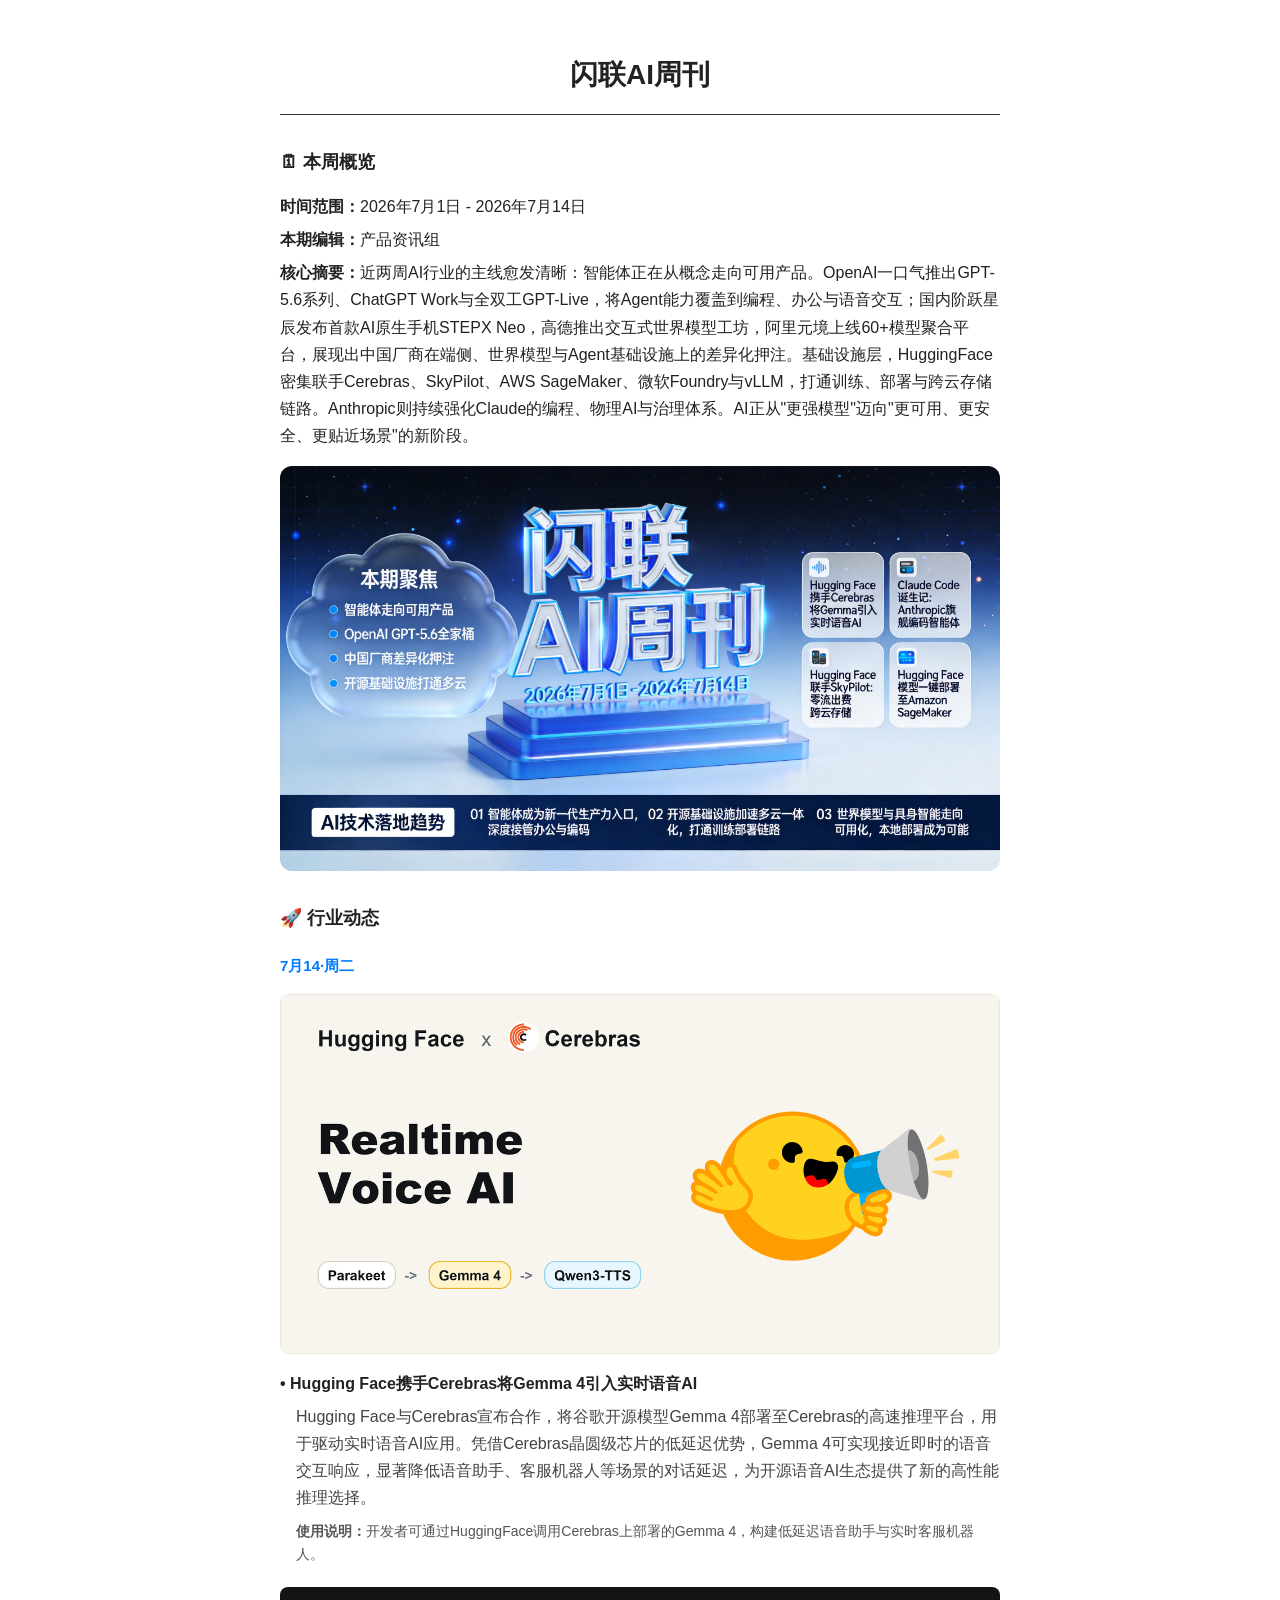
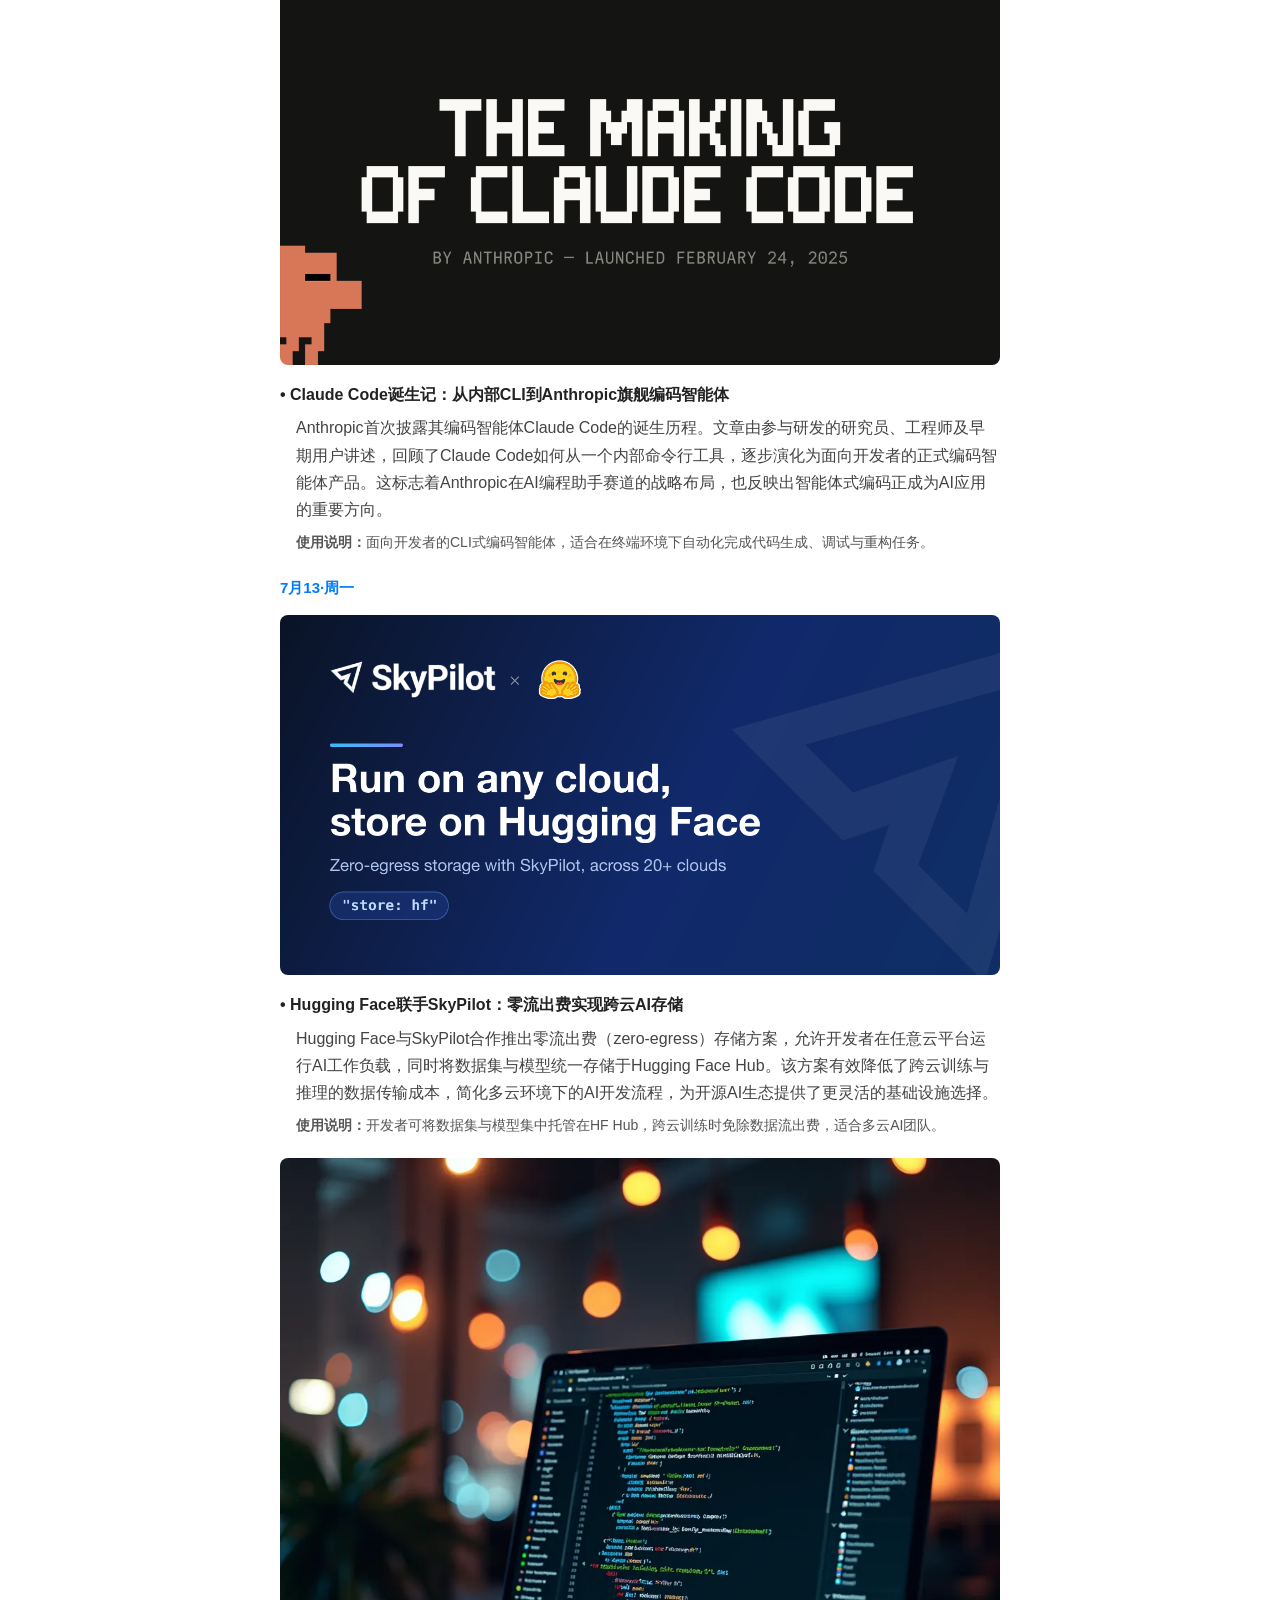
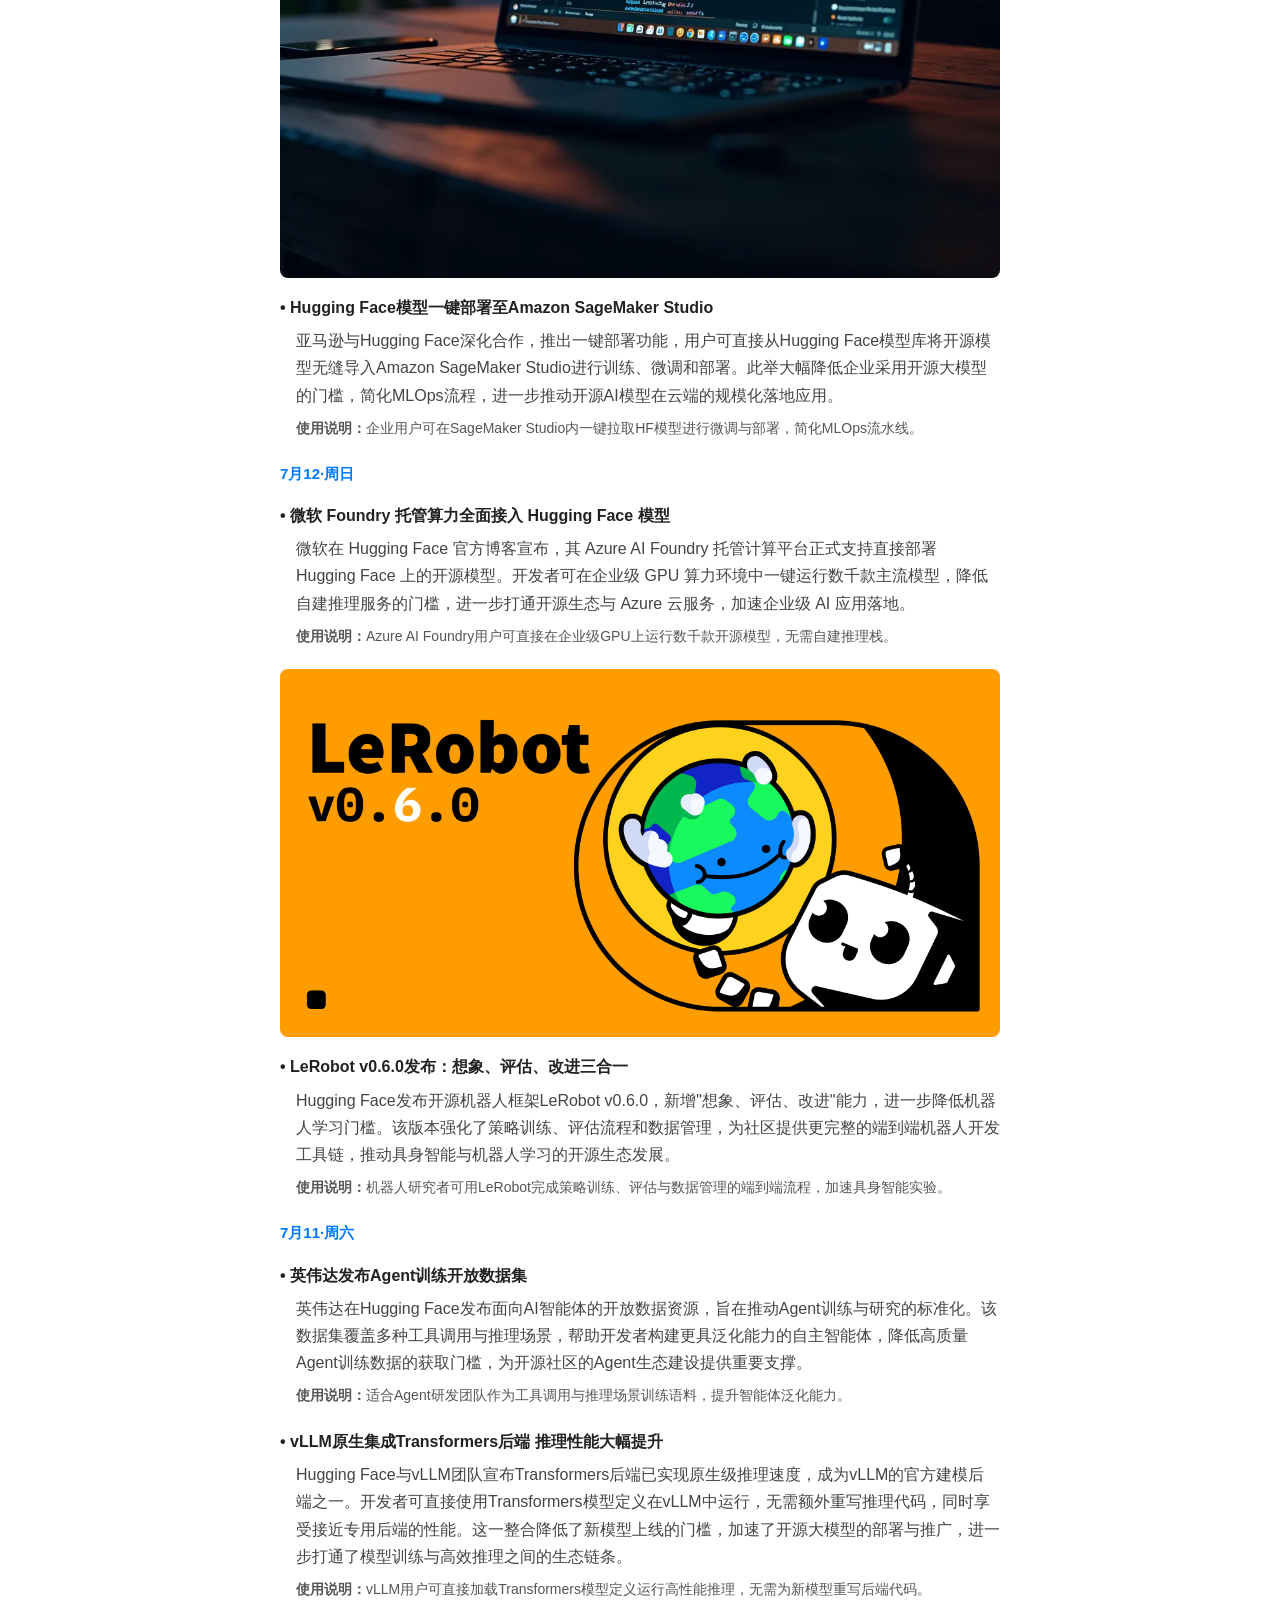
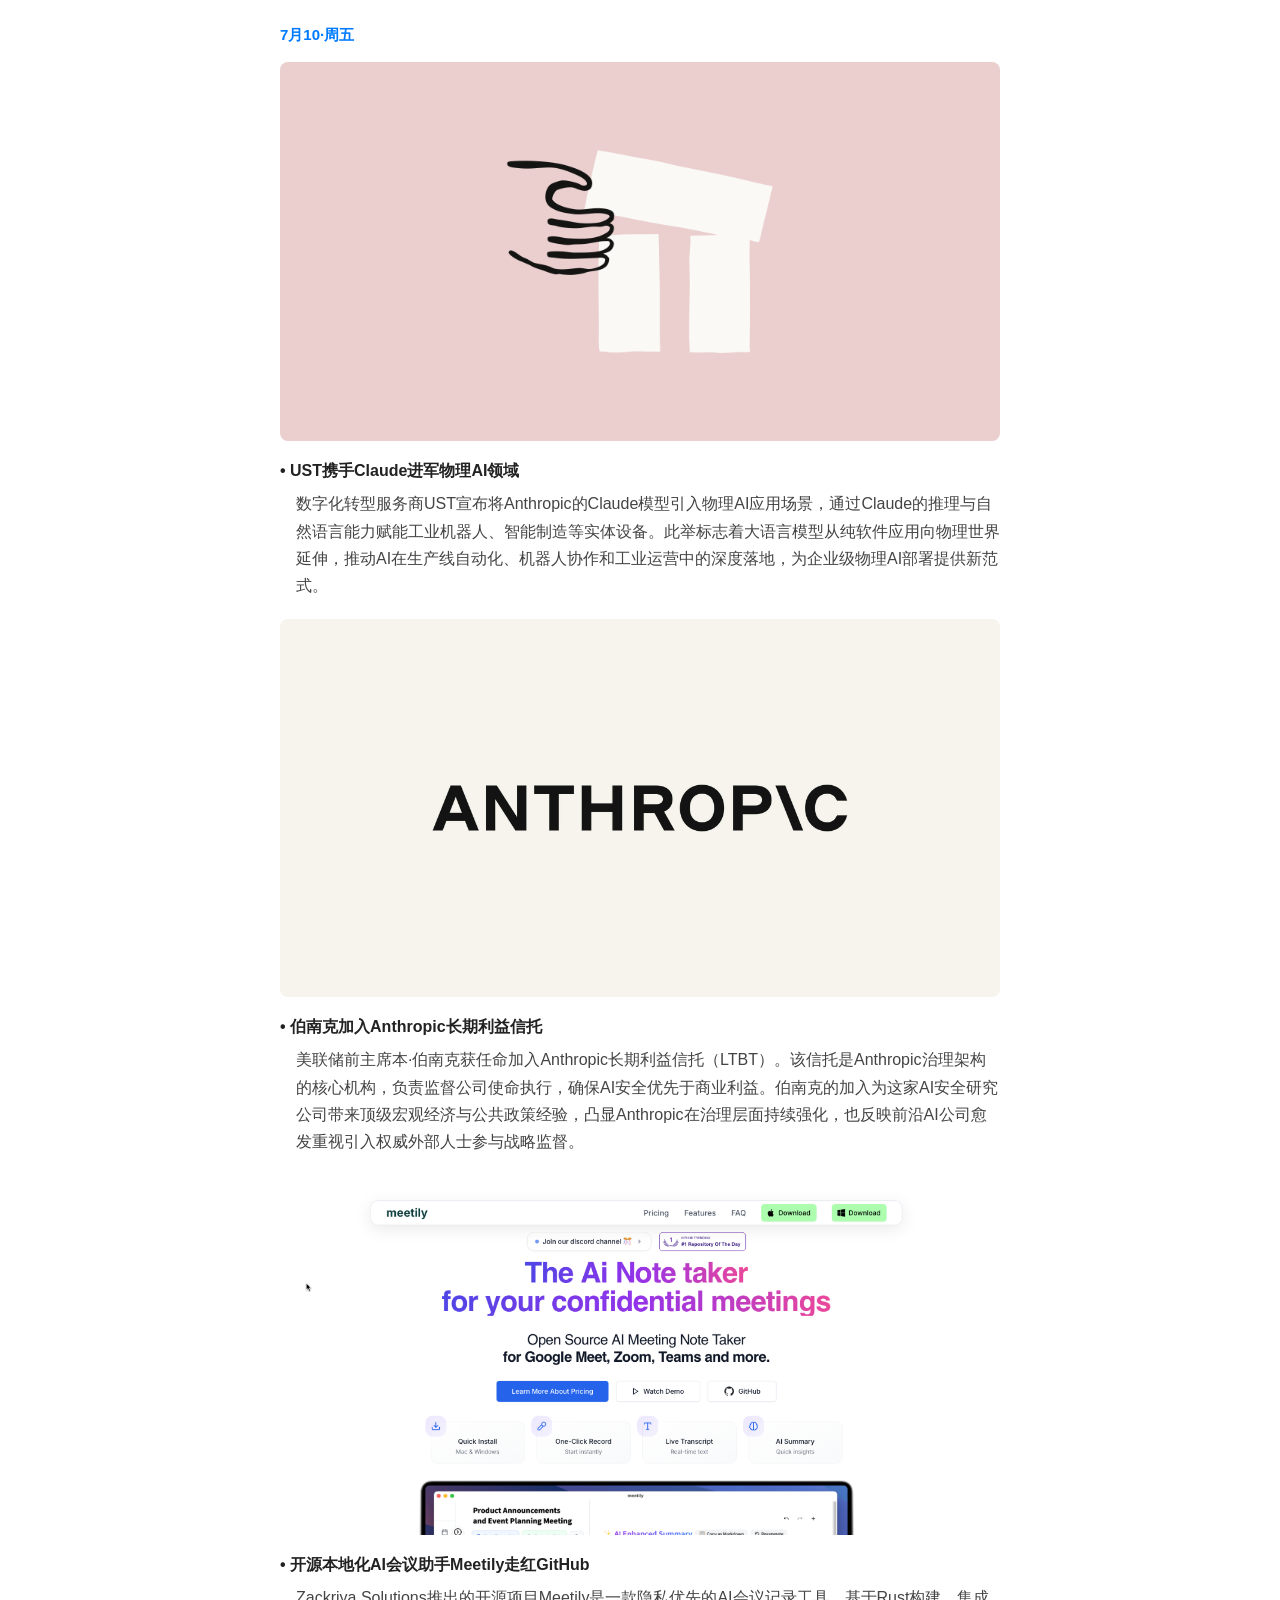
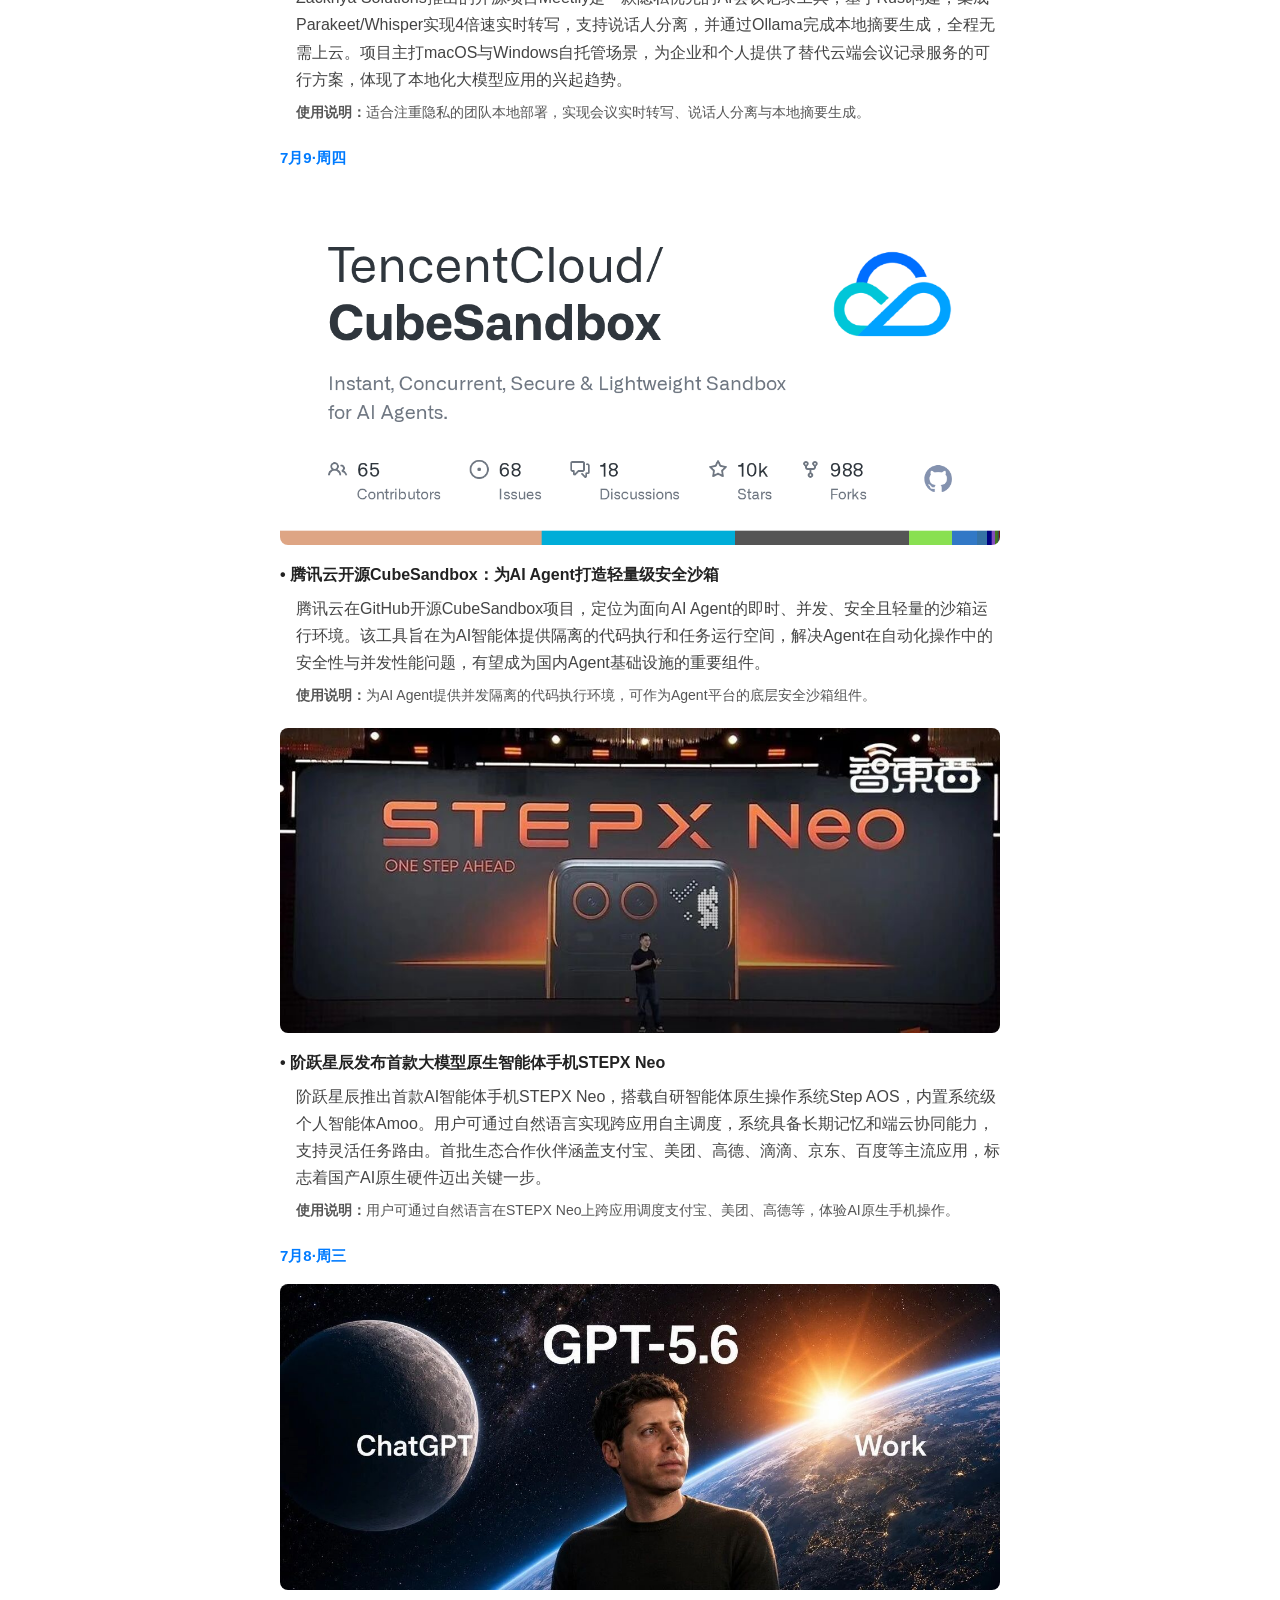
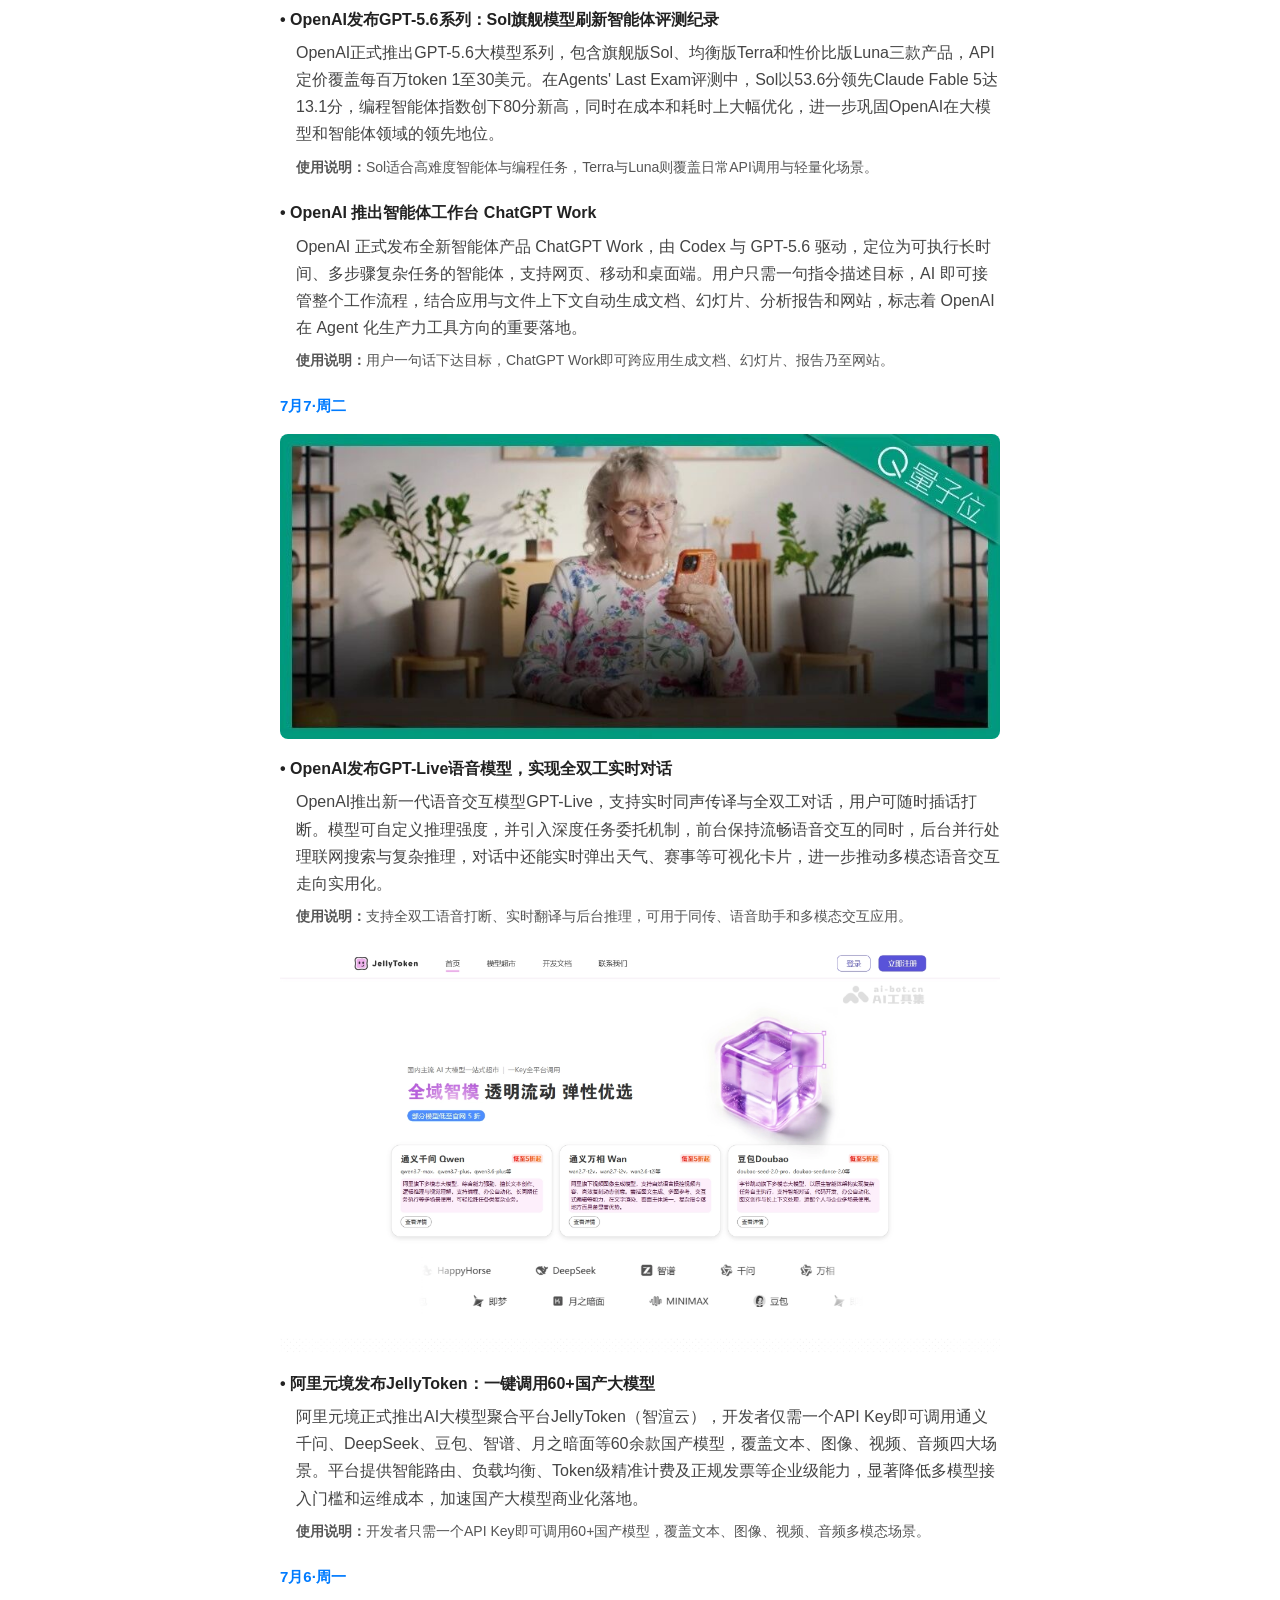
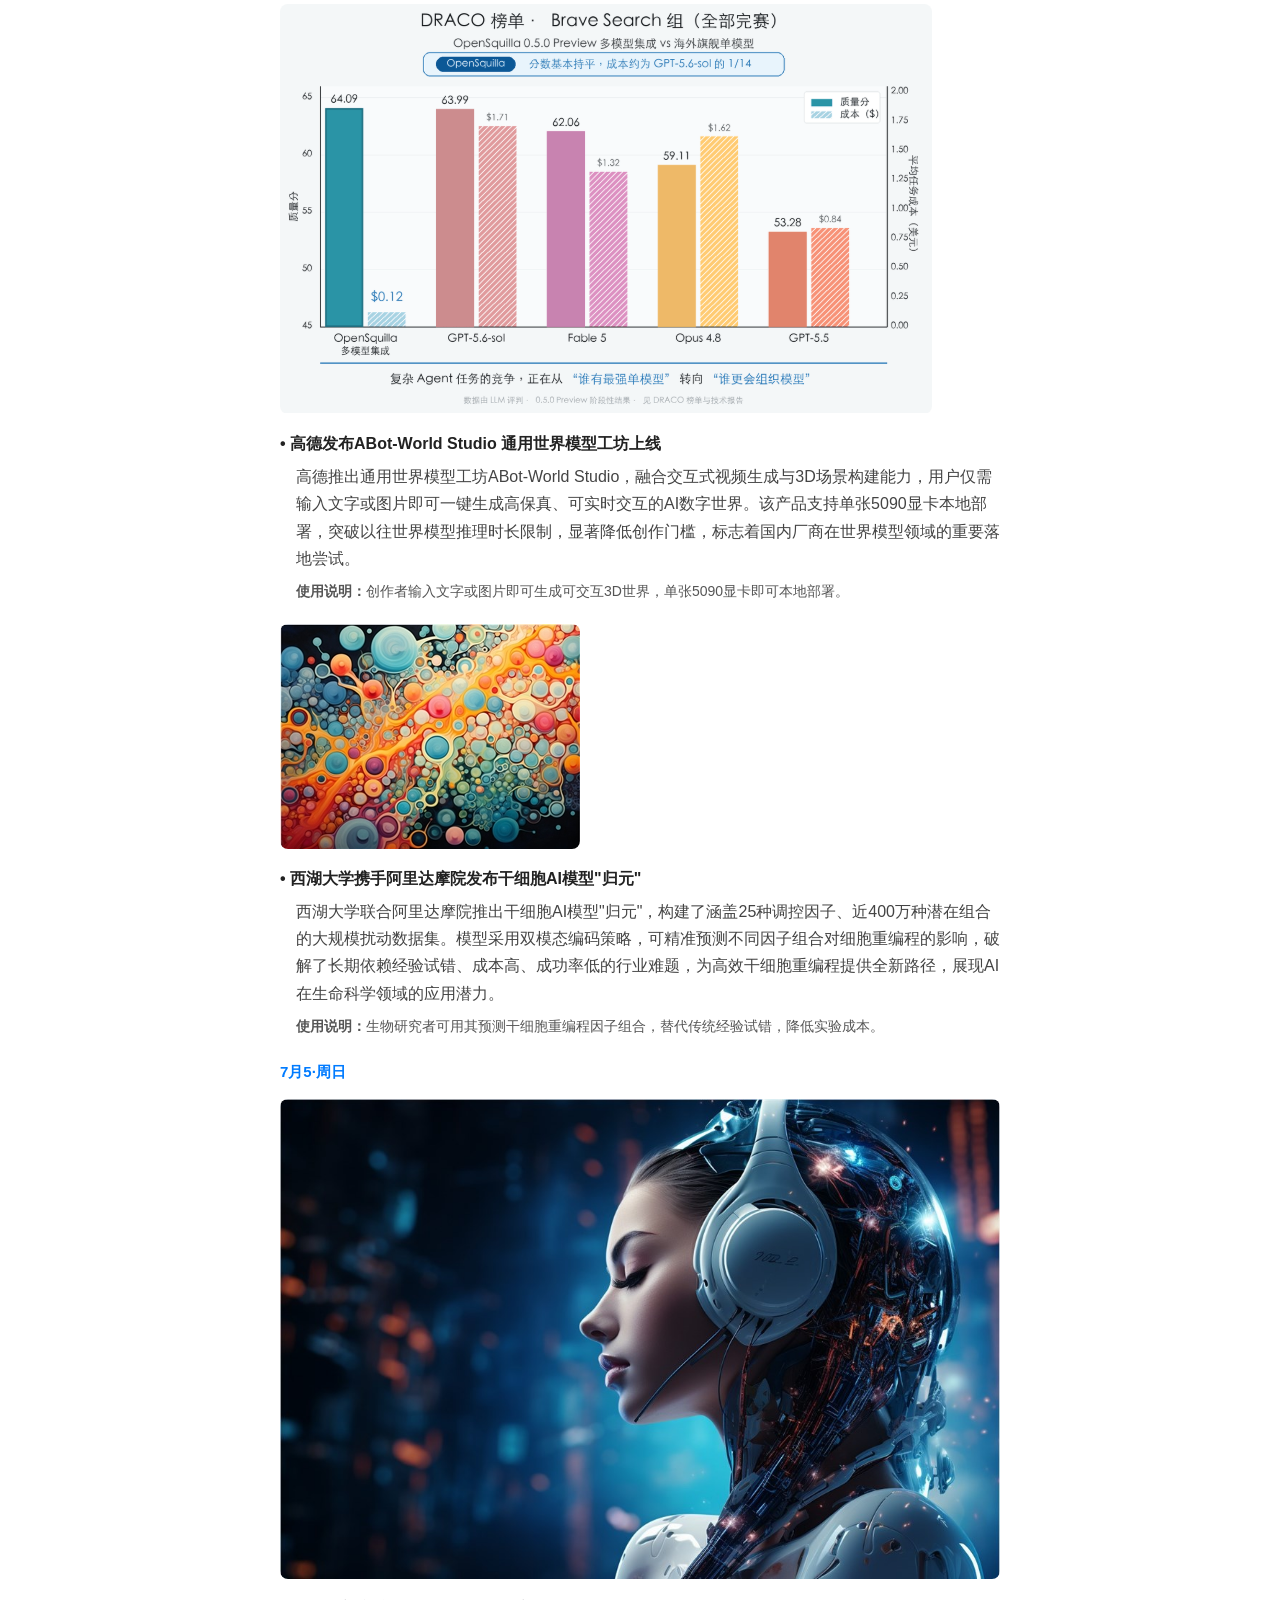
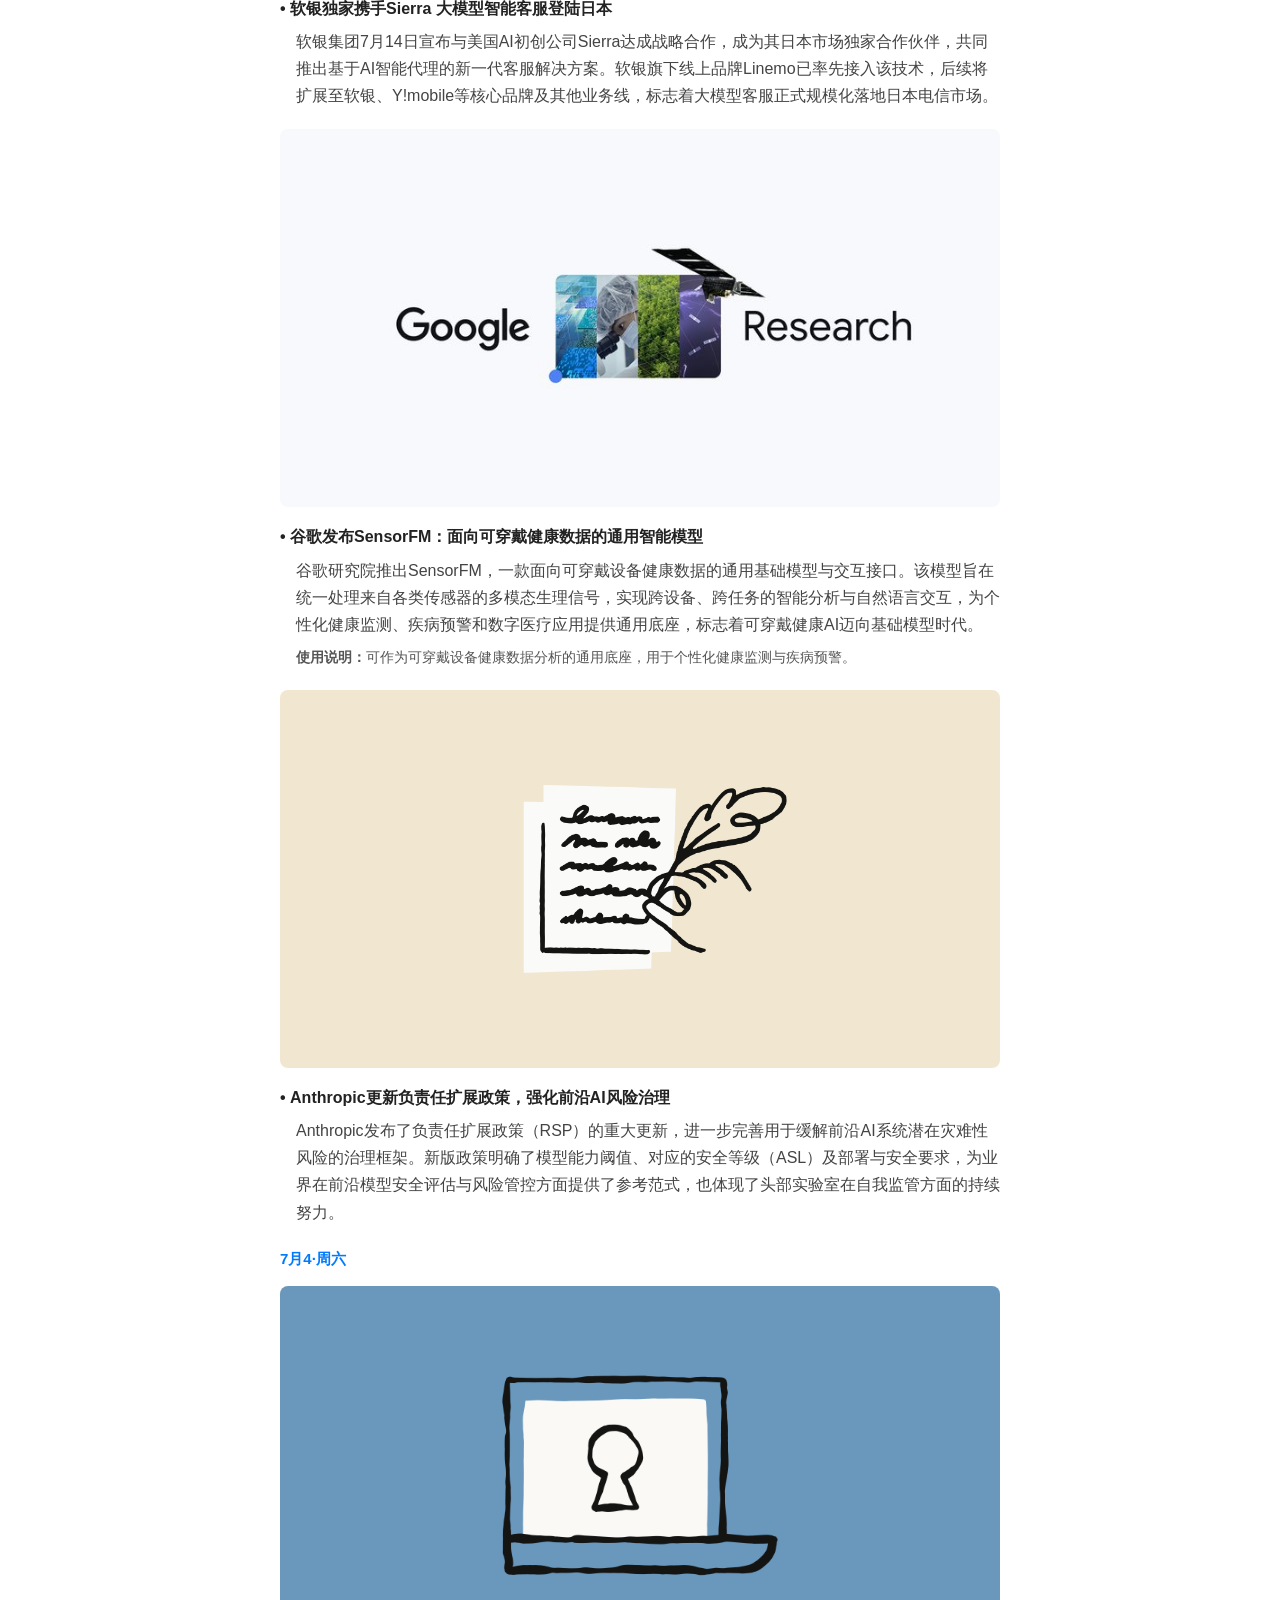
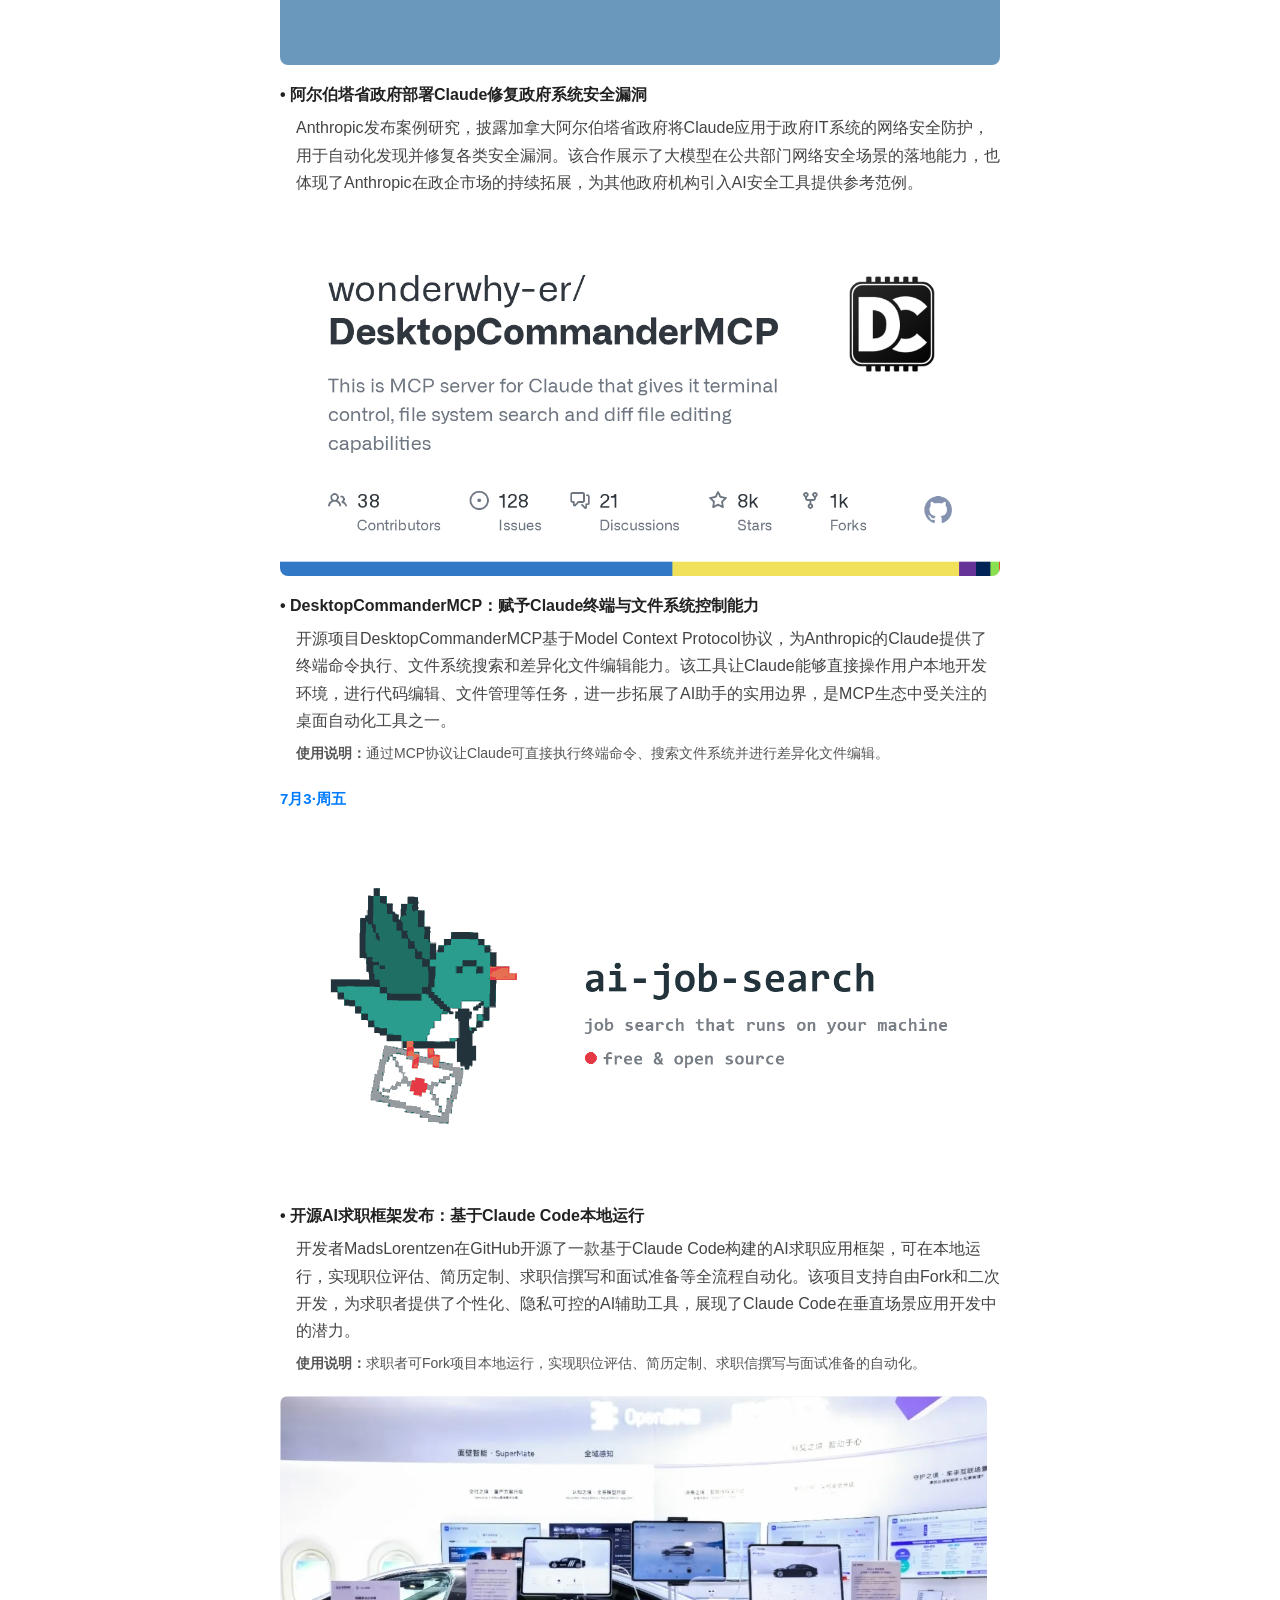
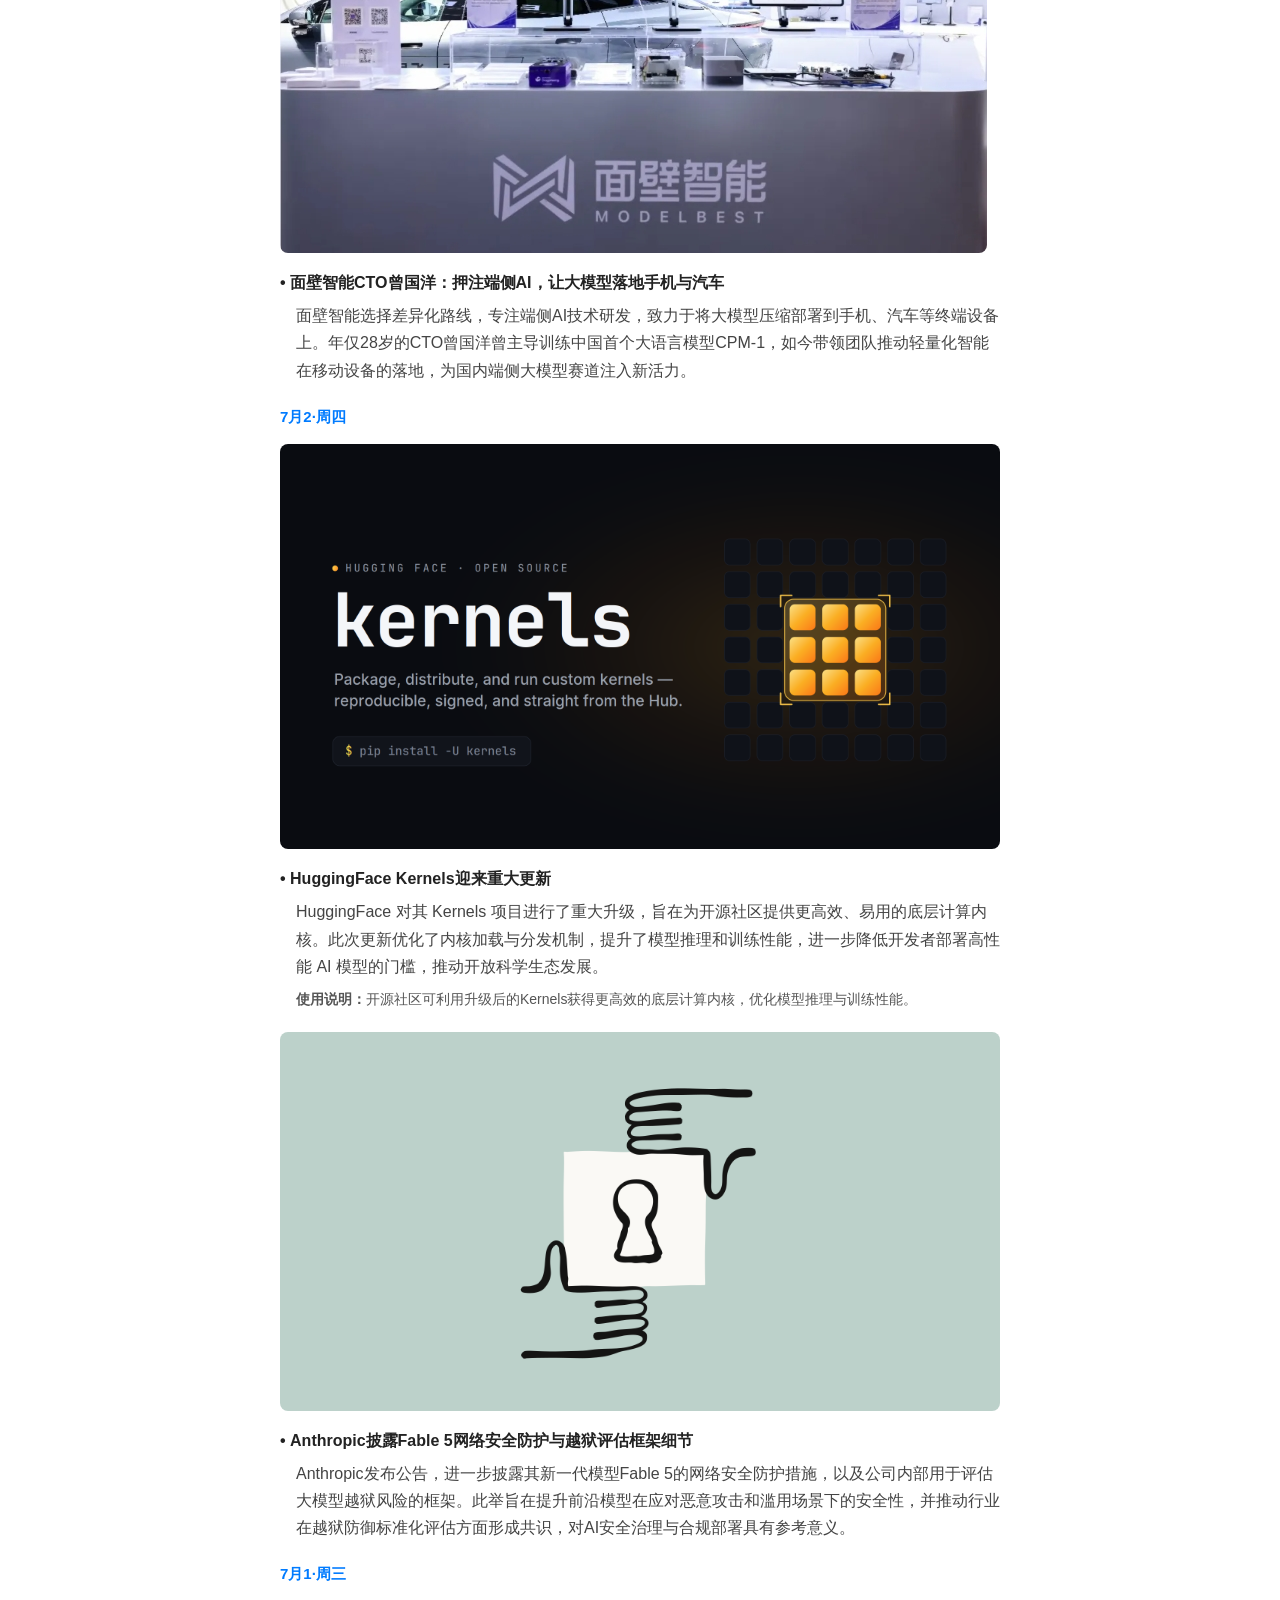
==== commit c6b272fa: "ending" ====
--- a/output/weekly-2026-07-14/newsletter.html
+++ b/output/weekly-2026-07-14/newsletter.html
@@ -40,19 +40,19 @@
       <p><strong>本期编辑：</strong>产品资讯组</p>
       <p><strong>核心摘要：</strong>近两周AI行业的主线愈发清晰：智能体正在从概念走向可用产品。OpenAI一口气推出GPT-5.6系列、ChatGPT Work与全双工GPT-Live，将Agent能力覆盖到编程、办公与语音交互；国内阶跃星辰发布首款AI原生手机STEPX Neo，高德推出交互式世界模型工坊，阿里元境上线60+模型聚合平台，展现出中国厂商在端侧、世界模型与Agent基础设施上的差异化押注。基础设施层，HuggingFace密集联手Cerebras、SkyPilot、AWS SageMaker、微软Foundry与vLLM，打通训练、部署与跨云存储链路。Anthropic则持续强化Claude的编程、物理AI与治理体系。AI正从&quot;更强模型&quot;迈向&quot;更可用、更安全、更贴近场景&quot;的新阶段。</p>
     </div>
-    <img class="cover-image" src="/weekly-2026-07-14/images/cover.png" alt="闪联AI周刊封面">
+    <img class="cover-image" src="images/cover.png" alt="闪联AI周刊封面">
   </section>
   <section>
     <h2>🚀 行业动态</h2>
-    <h3 class="date-label">7月14·周二</h3><div class="news-item"><img class="news-image" src="/issues/weekly-2026-07-14/images/img-0.png" alt="Hugging Face携手Cerebras将Gemma 4引入实时语音AI" loading="lazy"><p class="news-title">• <strong>Hugging Face携手Cerebras将Gemma 4引入实时语音AI</strong></p><p class="news-summary">Hugging Face与Cerebras宣布合作，将谷歌开源模型Gemma 4部署至Cerebras的高速推理平台，用于驱动实时语音AI应用。凭借Cerebras晶圆级芯片的低延迟优势，Gemma 4可实现接近即时的语音交互响应，显著降低语音助手、客服机器人等场景的对话延迟，为开源语音AI生态提供了新的高性能推理选择。</p><p class="news-usage"><strong>使用说明：</strong>开发者可通过HuggingFace调用Cerebras上部署的Gemma 4，构建低延迟语音助手与实时客服机器人。</p></div><div class="news-item"><img class="news-image" src="/issues/weekly-2026-07-14/images/img-1.gif" alt="Claude Code诞生记：从内部CLI到Anthropic旗舰编码智能体" loading="lazy"><p class="news-title">• <strong>Claude Code诞生记：从内部CLI到Anthropic旗舰编码智能体</strong></p><p class="news-summary">Anthropic首次披露其编码智能体Claude Code的诞生历程。文章由参与研发的研究员、工程师及早期用户讲述，回顾了Claude Code如何从一个内部命令行工具，逐步演化为面向开发者的正式编码智能体产品。这标志着Anthropic在AI编程助手赛道的战略布局，也反映出智能体式编码正成为AI应用的重要方向。</p><p class="news-usage"><strong>使用说明：</strong>面向开发者的CLI式编码智能体，适合在终端环境下自动化完成代码生成、调试与重构任务。</p></div><h3 class="date-label">7月13·周一</h3><div class="news-item"><img class="news-image" src="/issues/weekly-2026-07-14/images/img-2.png" alt="Hugging Face联手SkyPilot：零流出费实现跨云AI存储" loading="lazy"><p class="news-title">• <strong>Hugging Face联手SkyPilot：零流出费实现跨云AI存储</strong></p><p class="news-summary">Hugging Face与SkyPilot合作推出零流出费（zero-egress）存储方案，允许开发者在任意云平台运行AI工作负载，同时将数据集与模型统一存储于Hugging Face Hub。该方案有效降低了跨云训练与推理的数据传输成本，简化多云环境下的AI开发流程，为开源AI生态提供了更灵活的基础设施选择。</p><p class="news-usage"><strong>使用说明：</strong>开发者可将数据集与模型集中托管在HF Hub，跨云训练时免除数据流出费，适合多云AI团队。</p></div><div class="news-item"><img class="news-image" src="/issues/weekly-2026-07-14/images/img-3.webp" alt="Hugging Face模型一键部署至Amazon SageMaker Studio" loading="lazy"><p class="news-title">• <strong>Hugging Face模型一键部署至Amazon SageMaker Studio</strong></p><p class="news-summary">亚马逊与Hugging Face深化合作，推出一键部署功能，用户可直接从Hugging Face模型库将开源模型无缝导入Amazon SageMaker Studio进行训练、微调和部署。此举大幅降低企业采用开源大模型的门槛，简化MLOps流程，进一步推动开源AI模型在云端的规模化落地应用。</p><p class="news-usage"><strong>使用说明：</strong>企业用户可在SageMaker Studio内一键拉取HF模型进行微调与部署，简化MLOps流水线。</p></div><h3 class="date-label">7月12·周日</h3><div class="news-item"><p class="news-title">• <strong>微软 Foundry 托管算力全面接入 Hugging Face 模型</strong></p><p class="news-summary">微软在 Hugging Face 官方博客宣布，其 Azure AI Foundry 托管计算平台正式支持直接部署 Hugging Face 上的开源模型。开发者可在企业级 GPU 算力环境中一键运行数千款主流模型，降低自建推理服务的门槛，进一步打通开源生态与 Azure 云服务，加速企业级 AI 应用落地。</p><p class="news-usage"><strong>使用说明：</strong>Azure AI Foundry用户可直接在企业级GPU上运行数千款开源模型，无需自建推理栈。</p></div><div class="news-item"><img class="news-image" src="/issues/weekly-2026-07-14/images/img-5.png" alt="LeRobot v0.6.0发布：想象、评估、改进三合一" loading="lazy"><p class="news-title">• <strong>LeRobot v0.6.0发布：想象、评估、改进三合一</strong></p><p class="news-summary">Hugging Face发布开源机器人框架LeRobot v0.6.0，新增&quot;想象、评估、改进&quot;能力，进一步降低机器人学习门槛。该版本强化了策略训练、评估流程和数据管理，为社区提供更完整的端到端机器人开发工具链，推动具身智能与机器人学习的开源生态发展。</p><p class="news-usage"><strong>使用说明：</strong>机器人研究者可用LeRobot完成策略训练、评估与数据管理的端到端流程，加速具身智能实验。</p></div><h3 class="date-label">7月11·周六</h3><div class="news-item"><p class="news-title">• <strong>英伟达发布Agent训练开放数据集</strong></p><p class="news-summary">英伟达在Hugging Face发布面向AI智能体的开放数据资源，旨在推动Agent训练与研究的标准化。该数据集覆盖多种工具调用与推理场景，帮助开发者构建更具泛化能力的自主智能体，降低高质量Agent训练数据的获取门槛，为开源社区的Agent生态建设提供重要支撑。</p><p class="news-usage"><strong>使用说明：</strong>适合Agent研发团队作为工具调用与推理场景训练语料，提升智能体泛化能力。</p></div><div class="news-item"><p class="news-title">• <strong>vLLM原生集成Transformers后端 推理性能大幅提升</strong></p><p class="news-summary">Hugging Face与vLLM团队宣布Transformers后端已实现原生级推理速度，成为vLLM的官方建模后端之一。开发者可直接使用Transformers模型定义在vLLM中运行，无需额外重写推理代码，同时享受接近专用后端的性能。这一整合降低了新模型上线的门槛，加速了开源大模型的部署与推广，进一步打通了模型训练与高效推理之间的生态链条。</p><p class="news-usage"><strong>使用说明：</strong>vLLM用户可直接加载Transformers模型定义运行高性能推理，无需为新模型重写后端代码。</p></div><h3 class="date-label">7月10·周五</h3><div class="news-item"><img class="news-image" src="/issues/weekly-2026-07-14/images/img-8.png" alt="UST携手Claude进军物理AI领域" loading="lazy"><p class="news-title">• <strong>UST携手Claude进军物理AI领域</strong></p><p class="news-summary">数字化转型服务商UST宣布将Anthropic的Claude模型引入物理AI应用场景，通过Claude的推理与自然语言能力赋能工业机器人、智能制造等实体设备。此举标志着大语言模型从纯软件应用向物理世界延伸，推动AI在生产线自动化、机器人协作和工业运营中的深度落地，为企业级物理AI部署提供新范式。</p></div><div class="news-item"><img class="news-image" src="/issues/weekly-2026-07-14/images/img-9.jpg" alt="伯南克加入Anthropic长期利益信托" loading="lazy"><p class="news-title">• <strong>伯南克加入Anthropic长期利益信托</strong></p><p class="news-summary">美联储前主席本·伯南克获任命加入Anthropic长期利益信托（LTBT）。该信托是Anthropic治理架构的核心机构，负责监督公司使命执行，确保AI安全优先于商业利益。伯南克的加入为这家AI安全研究公司带来顶级宏观经济与公共政策经验，凸显Anthropic在治理层面持续强化，也反映前沿AI公司愈发重视引入权威外部人士参与战略监督。</p></div><div class="news-item"><img class="news-image" src="/issues/weekly-2026-07-14/images/img-10.png" alt="开源本地化AI会议助手Meetily走红GitHub" loading="lazy"><p class="news-title">• <strong>开源本地化AI会议助手Meetily走红GitHub</strong></p><p class="news-summary">Zackriya Solutions推出的开源项目Meetily是一款隐私优先的AI会议记录工具，基于Rust构建，集成Parakeet/Whisper实现4倍速实时转写，支持说话人分离，并通过Ollama完成本地摘要生成，全程无需上云。项目主打macOS与Windows自托管场景，为企业和个人提供了替代云端会议记录服务的可行方案，体现了本地化大模型应用的兴起趋势。</p><p class="news-usage"><strong>使用说明：</strong>适合注重隐私的团队本地部署，实现会议实时转写、说话人分离与本地摘要生成。</p></div><h3 class="date-label">7月9·周四</h3><div class="news-item"><img class="news-image" src="/issues/weekly-2026-07-14/images/img-11.png" alt="腾讯云开源CubeSandbox：为AI Agent打造轻量级安全沙箱" loading="lazy"><p class="news-title">• <strong>腾讯云开源CubeSandbox：为AI Agent打造轻量级安全沙箱</strong></p><p class="news-summary">腾讯云在GitHub开源CubeSandbox项目，定位为面向AI Agent的即时、并发、安全且轻量的沙箱运行环境。该工具旨在为AI智能体提供隔离的代码执行和任务运行空间，解决Agent在自动化操作中的安全性与并发性能问题，有望成为国内Agent基础设施的重要组件。</p><p class="news-usage"><strong>使用说明：</strong>为AI Agent提供并发隔离的代码执行环境，可作为Agent平台的底层安全沙箱组件。</p></div><div class="news-item"><img class="news-image" src="/issues/weekly-2026-07-14/images/img-12.jpg" alt="阶跃星辰发布首款大模型原生智能体手机STEPX Neo" loading="lazy"><p class="news-title">• <strong>阶跃星辰发布首款大模型原生智能体手机STEPX Neo</strong></p><p class="news-summary">阶跃星辰推出首款AI智能体手机STEPX Neo，搭载自研智能体原生操作系统Step AOS，内置系统级个人智能体Amoo。用户可通过自然语言实现跨应用自主调度，系统具备长期记忆和端云协同能力，支持灵活任务路由。首批生态合作伙伴涵盖支付宝、美团、高德、滴滴、京东、百度等主流应用，标志着国产AI原生硬件迈出关键一步。</p><p class="news-usage"><strong>使用说明：</strong>用户可通过自然语言在STEPX Neo上跨应用调度支付宝、美团、高德等，体验AI原生手机操作。</p></div><h3 class="date-label">7月8·周三</h3><div class="news-item"><img class="news-image" src="/issues/weekly-2026-07-14/images/img-13.jpg" alt="OpenAI发布GPT-5.6系列：Sol旗舰模型刷新智能体评测纪录" loading="lazy"><p class="news-title">• <strong>OpenAI发布GPT-5.6系列：Sol旗舰模型刷新智能体评测纪录</strong></p><p class="news-summary">OpenAI正式推出GPT-5.6大模型系列，包含旗舰版Sol、均衡版Terra和性价比版Luna三款产品，API定价覆盖每百万token 1至30美元。在Agents&#x27; Last Exam评测中，Sol以53.6分领先Claude Fable 5达13.1分，编程智能体指数创下80分新高，同时在成本和耗时上大幅优化，进一步巩固OpenAI在大模型和智能体领域的领先地位。</p><p class="news-usage"><strong>使用说明：</strong>Sol适合高难度智能体与编程任务，Terra与Luna则覆盖日常API调用与轻量化场景。</p></div><div class="news-item"><p class="news-title">• <strong>OpenAI 推出智能体工作台 ChatGPT Work</strong></p><p class="news-summary">OpenAI 正式发布全新智能体产品 ChatGPT Work，由 Codex 与 GPT-5.6 驱动，定位为可执行长时间、多步骤复杂任务的智能体，支持网页、移动和桌面端。用户只需一句指令描述目标，AI 即可接管整个工作流程，结合应用与文件上下文自动生成文档、幻灯片、分析报告和网站，标志着 OpenAI 在 Agent 化生产力工具方向的重要落地。</p><p class="news-usage"><strong>使用说明：</strong>用户一句话下达目标，ChatGPT Work即可跨应用生成文档、幻灯片、报告乃至网站。</p></div><h3 class="date-label">7月7·周二</h3><div class="news-item"><img class="news-image" src="/issues/weekly-2026-07-14/images/img-15.jpg" alt="OpenAI发布GPT-Live语音模型，实现全双工实时对话" loading="lazy"><p class="news-title">• <strong>OpenAI发布GPT-Live语音模型，实现全双工实时对话</strong></p><p class="news-summary">OpenAI推出新一代语音交互模型GPT-Live，支持实时同声传译与全双工对话，用户可随时插话打断。模型可自定义推理强度，并引入深度任务委托机制，前台保持流畅语音交互的同时，后台并行处理联网搜索与复杂推理，对话中还能实时弹出天气、赛事等可视化卡片，进一步推动多模态语音交互走向实用化。</p><p class="news-usage"><strong>使用说明：</strong>支持全双工语音打断、实时翻译与后台推理，可用于同传、语音助手和多模态交互应用。</p></div><div class="news-item"><img class="news-image" src="/issues/weekly-2026-07-14/images/img-16.png" alt="阿里元境发布JellyToken：一键调用60+国产大模型" loading="lazy"><p class="news-title">• <strong>阿里元境发布JellyToken：一键调用60+国产大模型</strong></p><p class="news-summary">阿里元境正式推出AI大模型聚合平台JellyToken（智渲云），开发者仅需一个API Key即可调用通义千问、DeepSeek、豆包、智谱、月之暗面等60余款国产模型，覆盖文本、图像、视频、音频四大场景。平台提供智能路由、负载均衡、Token级精准计费及正规发票等企业级能力，显著降低多模型接入门槛和运维成本，加速国产大模型商业化落地。</p><p class="news-usage"><strong>使用说明：</strong>开发者只需一个API Key即可调用60+国产模型，覆盖文本、图像、视频、音频多模态场景。</p></div><h3 class="date-label">7月6·周一</h3><div class="news-item"><img class="news-image" src="/issues/weekly-2026-07-14/images/img-17.png" alt="高德发布ABot-World Studio 通用世界模型工坊上线" loading="lazy"><p class="news-title">• <strong>高德发布ABot-World Studio 通用世界模型工坊上线</strong></p><p class="news-summary">高德推出通用世界模型工坊ABot-World Studio，融合交互式视频生成与3D场景构建能力，用户仅需输入文字或图片即可一键生成高保真、可实时交互的AI数字世界。该产品支持单张5090显卡本地部署，突破以往世界模型推理时长限制，显著降低创作门槛，标志着国内厂商在世界模型领域的重要落地尝试。</p><p class="news-usage"><strong>使用说明：</strong>创作者输入文字或图片即可生成可交互3D世界，单张5090显卡即可本地部署。</p></div><div class="news-item"><img class="news-image" src="/issues/weekly-2026-07-14/images/img-18.jpg" alt="西湖大学携手阿里达摩院发布干细胞AI模型&quot;归元&quot;" loading="lazy"><p class="news-title">• <strong>西湖大学携手阿里达摩院发布干细胞AI模型&quot;归元&quot;</strong></p><p class="news-summary">西湖大学联合阿里达摩院推出干细胞AI模型&quot;归元&quot;，构建了涵盖25种调控因子、近400万种潜在组合的大规模扰动数据集。模型采用双模态编码策略，可精准预测不同因子组合对细胞重编程的影响，破解了长期依赖经验试错、成本高、成功率低的行业难题，为高效干细胞重编程提供全新路径，展现AI在生命科学领域的应用潜力。</p><p class="news-usage"><strong>使用说明：</strong>生物研究者可用其预测干细胞重编程因子组合，替代传统经验试错，降低实验成本。</p></div><h3 class="date-label">7月5·周日</h3><div class="news-item"><img class="news-image" src="/issues/weekly-2026-07-14/images/img-19.jpg" alt="软银独家携手Sierra 大模型智能客服登陆日本" loading="lazy"><p class="news-title">• <strong>软银独家携手Sierra 大模型智能客服登陆日本</strong></p><p class="news-summary">软银集团7月14日宣布与美国AI初创公司Sierra达成战略合作，成为其日本市场独家合作伙伴，共同推出基于AI智能代理的新一代客服解决方案。软银旗下线上品牌Linemo已率先接入该技术，后续将扩展至软银、Y!mobile等核心品牌及其他业务线，标志着大模型客服正式规模化落地日本电信市场。</p></div><div class="news-item"><img class="news-image" src="/issues/weekly-2026-07-14/images/img-20.jpg" alt="谷歌发布SensorFM：面向可穿戴健康数据的通用智能模型" loading="lazy"><p class="news-title">• <strong>谷歌发布SensorFM：面向可穿戴健康数据的通用智能模型</strong></p><p class="news-summary">谷歌研究院推出SensorFM，一款面向可穿戴设备健康数据的通用基础模型与交互接口。该模型旨在统一处理来自各类传感器的多模态生理信号，实现跨设备、跨任务的智能分析与自然语言交互，为个性化健康监测、疾病预警和数字医疗应用提供通用底座，标志着可穿戴健康AI迈向基础模型时代。</p><p class="news-usage"><strong>使用说明：</strong>可作为可穿戴设备健康数据分析的通用底座，用于个性化健康监测与疾病预警。</p></div><div class="news-item"><img class="news-image" src="/issues/weekly-2026-07-14/images/img-21.png" alt="Anthropic更新负责任扩展政策，强化前沿AI风险治理" loading="lazy"><p class="news-title">• <strong>Anthropic更新负责任扩展政策，强化前沿AI风险治理</strong></p><p class="news-summary">Anthropic发布了负责任扩展政策（RSP）的重大更新，进一步完善用于缓解前沿AI系统潜在灾难性风险的治理框架。新版政策明确了模型能力阈值、对应的安全等级（ASL）及部署与安全要求，为业界在前沿模型安全评估与风险管控方面提供了参考范式，也体现了头部实验室在自我监管方面的持续努力。</p></div><h3 class="date-label">7月4·周六</h3><div class="news-item"><img class="news-image" src="/issues/weekly-2026-07-14/images/img-22.png" alt="阿尔伯塔省政府部署Claude修复政府系统安全漏洞" loading="lazy"><p class="news-title">• <strong>阿尔伯塔省政府部署Claude修复政府系统安全漏洞</strong></p><p class="news-summary">Anthropic发布案例研究，披露加拿大阿尔伯塔省政府将Claude应用于政府IT系统的网络安全防护，用于自动化发现并修复各类安全漏洞。该合作展示了大模型在公共部门网络安全场景的落地能力，也体现了Anthropic在政企市场的持续拓展，为其他政府机构引入AI安全工具提供参考范例。</p></div><div class="news-item"><img class="news-image" src="/issues/weekly-2026-07-14/images/img-23.png" alt="DesktopCommanderMCP：赋予Claude终端与文件系统控制能力" loading="lazy"><p class="news-title">• <strong>DesktopCommanderMCP：赋予Claude终端与文件系统控制能力</strong></p><p class="news-summary">开源项目DesktopCommanderMCP基于Model Context Protocol协议，为Anthropic的Claude提供了终端命令执行、文件系统搜索和差异化文件编辑能力。该工具让Claude能够直接操作用户本地开发环境，进行代码编辑、文件管理等任务，进一步拓展了AI助手的实用边界，是MCP生态中受关注的桌面自动化工具之一。</p><p class="news-usage"><strong>使用说明：</strong>通过MCP协议让Claude可直接执行终端命令、搜索文件系统并进行差异化文件编辑。</p></div><h3 class="date-label">7月3·周五</h3><div class="news-item"><img class="news-image" src="/issues/weekly-2026-07-14/images/img-24.png" alt="开源AI求职框架发布：基于Claude Code本地运行" loading="lazy"><p class="news-title">• <strong>开源AI求职框架发布：基于Claude Code本地运行</strong></p><p class="news-summary">开发者MadsLorentzen在GitHub开源了一款基于Claude Code构建的AI求职应用框架，可在本地运行，实现职位评估、简历定制、求职信撰写和面试准备等全流程自动化。该项目支持自由Fork和二次开发，为求职者提供了个性化、隐私可控的AI辅助工具，展现了Claude Code在垂直场景应用开发中的潜力。</p><p class="news-usage"><strong>使用说明：</strong>求职者可Fork项目本地运行，实现职位评估、简历定制、求职信撰写与面试准备的自动化。</p></div><div class="news-item"><img class="news-image" src="/issues/weekly-2026-07-14/images/img-25.png" alt="面壁智能CTO曾国洋：押注端侧AI，让大模型落地手机与汽车" loading="lazy"><p class="news-title">• <strong>面壁智能CTO曾国洋：押注端侧AI，让大模型落地手机与汽车</strong></p><p class="news-summary">面壁智能选择差异化路线，专注端侧AI技术研发，致力于将大模型压缩部署到手机、汽车等终端设备上。年仅28岁的CTO曾国洋曾主导训练中国首个大语言模型CPM-1，如今带领团队推动轻量化智能在移动设备的落地，为国内端侧大模型赛道注入新活力。</p></div><h3 class="date-label">7月2·周四</h3><div class="news-item"><img class="news-image" src="/issues/weekly-2026-07-14/images/img-26.png" alt="HuggingFace Kernels迎来重大更新" loading="lazy"><p class="news-title">• <strong>HuggingFace Kernels迎来重大更新</strong></p><p class="news-summary">HuggingFace 对其 Kernels 项目进行了重大升级，旨在为开源社区提供更高效、易用的底层计算内核。此次更新优化了内核加载与分发机制，提升了模型推理和训练性能，进一步降低开发者部署高性能 AI 模型的门槛，推动开放科学生态发展。</p><p class="news-usage"><strong>使用说明：</strong>开源社区可利用升级后的Kernels获得更高效的底层计算内核，优化模型推理与训练性能。</p></div><div class="news-item"><img class="news-image" src="/issues/weekly-2026-07-14/images/img-27.png" alt="Anthropic披露Fable 5网络安全防护与越狱评估框架细节" loading="lazy"><p class="news-title">• <strong>Anthropic披露Fable 5网络安全防护与越狱评估框架细节</strong></p><p class="news-summary">Anthropic发布公告，进一步披露其新一代模型Fable 5的网络安全防护措施，以及公司内部用于评估大模型越狱风险的框架。此举旨在提升前沿模型在应对恶意攻击和滥用场景下的安全性，并推动行业在越狱防御标准化评估方面形成共识，对AI安全治理与合规部署具有参考意义。</p></div><h3 class="date-label">7月1·周三</h3><div class="news-item"><img class="news-image" src="/issues/weekly-2026-07-14/images/img-28.jpg" alt="Anthropic公开征集AI难题，承诺透明作答" loading="lazy"><p class="news-title">• <strong>Anthropic公开征集AI难题，承诺透明作答</strong></p><p class="news-summary">Anthropic发起&quot;艰难问题&quot;计划，向公众征集关于AI发展中最具挑战性的问题，并承诺公开展示其思考与回应过程。此举旨在提升AI公司在安全、伦理和社会影响等敏感议题上的透明度，回应外界对前沿AI实验室责任的质疑，也为行业建立公开对话与自我审视的新范式。</p></div><div class="news-item"><img class="news-image" src="/issues/weekly-2026-07-14/images/img-29.png" alt="Anthropic推出Claude使用反思工具，助用户审视AI使用习惯" loading="lazy"><p class="news-title">• <strong>Anthropic推出Claude使用反思工具，助用户审视AI使用习惯</strong></p><p class="news-summary">Anthropic发布新功能，允许用户轻松追踪和可视化自己使用Claude的方式，并评估这些时间投入是否符合个人目标。该工具旨在帮助用户反思与AI互动的模式，主动优化使用习惯，体现了Anthropic在AI伦理与用户福祉方面的持续关注，也回应了业界对AI依赖问题的讨论。</p></div>
+    <h3 class="date-label">7月14·周二</h3><div class="news-item"><img class="news-image" src="images/img-0.png" alt="Hugging Face携手Cerebras将Gemma 4引入实时语音AI" loading="lazy"><p class="news-title">• <strong>Hugging Face携手Cerebras将Gemma 4引入实时语音AI</strong></p><p class="news-summary">Hugging Face与Cerebras宣布合作，将谷歌开源模型Gemma 4部署至Cerebras的高速推理平台，用于驱动实时语音AI应用。凭借Cerebras晶圆级芯片的低延迟优势，Gemma 4可实现接近即时的语音交互响应，显著降低语音助手、客服机器人等场景的对话延迟，为开源语音AI生态提供了新的高性能推理选择。</p><p class="news-usage"><strong>使用说明：</strong>开发者可通过HuggingFace调用Cerebras上部署的Gemma 4，构建低延迟语音助手与实时客服机器人。</p></div><div class="news-item"><img class="news-image" src="images/img-1.gif" alt="Claude Code诞生记：从内部CLI到Anthropic旗舰编码智能体" loading="lazy"><p class="news-title">• <strong>Claude Code诞生记：从内部CLI到Anthropic旗舰编码智能体</strong></p><p class="news-summary">Anthropic首次披露其编码智能体Claude Code的诞生历程。文章由参与研发的研究员、工程师及早期用户讲述，回顾了Claude Code如何从一个内部命令行工具，逐步演化为面向开发者的正式编码智能体产品。这标志着Anthropic在AI编程助手赛道的战略布局，也反映出智能体式编码正成为AI应用的重要方向。</p><p class="news-usage"><strong>使用说明：</strong>面向开发者的CLI式编码智能体，适合在终端环境下自动化完成代码生成、调试与重构任务。</p></div><h3 class="date-label">7月13·周一</h3><div class="news-item"><img class="news-image" src="images/img-2.png" alt="Hugging Face联手SkyPilot：零流出费实现跨云AI存储" loading="lazy"><p class="news-title">• <strong>Hugging Face联手SkyPilot：零流出费实现跨云AI存储</strong></p><p class="news-summary">Hugging Face与SkyPilot合作推出零流出费（zero-egress）存储方案，允许开发者在任意云平台运行AI工作负载，同时将数据集与模型统一存储于Hugging Face Hub。该方案有效降低了跨云训练与推理的数据传输成本，简化多云环境下的AI开发流程，为开源AI生态提供了更灵活的基础设施选择。</p><p class="news-usage"><strong>使用说明：</strong>开发者可将数据集与模型集中托管在HF Hub，跨云训练时免除数据流出费，适合多云AI团队。</p></div><div class="news-item"><img class="news-image" src="images/img-3.webp" alt="Hugging Face模型一键部署至Amazon SageMaker Studio" loading="lazy"><p class="news-title">• <strong>Hugging Face模型一键部署至Amazon SageMaker Studio</strong></p><p class="news-summary">亚马逊与Hugging Face深化合作，推出一键部署功能，用户可直接从Hugging Face模型库将开源模型无缝导入Amazon SageMaker Studio进行训练、微调和部署。此举大幅降低企业采用开源大模型的门槛，简化MLOps流程，进一步推动开源AI模型在云端的规模化落地应用。</p><p class="news-usage"><strong>使用说明：</strong>企业用户可在SageMaker Studio内一键拉取HF模型进行微调与部署，简化MLOps流水线。</p></div><h3 class="date-label">7月12·周日</h3><div class="news-item"><p class="news-title">• <strong>微软 Foundry 托管算力全面接入 Hugging Face 模型</strong></p><p class="news-summary">微软在 Hugging Face 官方博客宣布，其 Azure AI Foundry 托管计算平台正式支持直接部署 Hugging Face 上的开源模型。开发者可在企业级 GPU 算力环境中一键运行数千款主流模型，降低自建推理服务的门槛，进一步打通开源生态与 Azure 云服务，加速企业级 AI 应用落地。</p><p class="news-usage"><strong>使用说明：</strong>Azure AI Foundry用户可直接在企业级GPU上运行数千款开源模型，无需自建推理栈。</p></div><div class="news-item"><img class="news-image" src="images/img-5.png" alt="LeRobot v0.6.0发布：想象、评估、改进三合一" loading="lazy"><p class="news-title">• <strong>LeRobot v0.6.0发布：想象、评估、改进三合一</strong></p><p class="news-summary">Hugging Face发布开源机器人框架LeRobot v0.6.0，新增&quot;想象、评估、改进&quot;能力，进一步降低机器人学习门槛。该版本强化了策略训练、评估流程和数据管理，为社区提供更完整的端到端机器人开发工具链，推动具身智能与机器人学习的开源生态发展。</p><p class="news-usage"><strong>使用说明：</strong>机器人研究者可用LeRobot完成策略训练、评估与数据管理的端到端流程，加速具身智能实验。</p></div><h3 class="date-label">7月11·周六</h3><div class="news-item"><p class="news-title">• <strong>英伟达发布Agent训练开放数据集</strong></p><p class="news-summary">英伟达在Hugging Face发布面向AI智能体的开放数据资源，旨在推动Agent训练与研究的标准化。该数据集覆盖多种工具调用与推理场景，帮助开发者构建更具泛化能力的自主智能体，降低高质量Agent训练数据的获取门槛，为开源社区的Agent生态建设提供重要支撑。</p><p class="news-usage"><strong>使用说明：</strong>适合Agent研发团队作为工具调用与推理场景训练语料，提升智能体泛化能力。</p></div><div class="news-item"><p class="news-title">• <strong>vLLM原生集成Transformers后端 推理性能大幅提升</strong></p><p class="news-summary">Hugging Face与vLLM团队宣布Transformers后端已实现原生级推理速度，成为vLLM的官方建模后端之一。开发者可直接使用Transformers模型定义在vLLM中运行，无需额外重写推理代码，同时享受接近专用后端的性能。这一整合降低了新模型上线的门槛，加速了开源大模型的部署与推广，进一步打通了模型训练与高效推理之间的生态链条。</p><p class="news-usage"><strong>使用说明：</strong>vLLM用户可直接加载Transformers模型定义运行高性能推理，无需为新模型重写后端代码。</p></div><h3 class="date-label">7月10·周五</h3><div class="news-item"><img class="news-image" src="images/img-8.png" alt="UST携手Claude进军物理AI领域" loading="lazy"><p class="news-title">• <strong>UST携手Claude进军物理AI领域</strong></p><p class="news-summary">数字化转型服务商UST宣布将Anthropic的Claude模型引入物理AI应用场景，通过Claude的推理与自然语言能力赋能工业机器人、智能制造等实体设备。此举标志着大语言模型从纯软件应用向物理世界延伸，推动AI在生产线自动化、机器人协作和工业运营中的深度落地，为企业级物理AI部署提供新范式。</p></div><div class="news-item"><img class="news-image" src="images/img-9.jpg" alt="伯南克加入Anthropic长期利益信托" loading="lazy"><p class="news-title">• <strong>伯南克加入Anthropic长期利益信托</strong></p><p class="news-summary">美联储前主席本·伯南克获任命加入Anthropic长期利益信托（LTBT）。该信托是Anthropic治理架构的核心机构，负责监督公司使命执行，确保AI安全优先于商业利益。伯南克的加入为这家AI安全研究公司带来顶级宏观经济与公共政策经验，凸显Anthropic在治理层面持续强化，也反映前沿AI公司愈发重视引入权威外部人士参与战略监督。</p></div><div class="news-item"><img class="news-image" src="images/img-10.png" alt="开源本地化AI会议助手Meetily走红GitHub" loading="lazy"><p class="news-title">• <strong>开源本地化AI会议助手Meetily走红GitHub</strong></p><p class="news-summary">Zackriya Solutions推出的开源项目Meetily是一款隐私优先的AI会议记录工具，基于Rust构建，集成Parakeet/Whisper实现4倍速实时转写，支持说话人分离，并通过Ollama完成本地摘要生成，全程无需上云。项目主打macOS与Windows自托管场景，为企业和个人提供了替代云端会议记录服务的可行方案，体现了本地化大模型应用的兴起趋势。</p><p class="news-usage"><strong>使用说明：</strong>适合注重隐私的团队本地部署，实现会议实时转写、说话人分离与本地摘要生成。</p></div><h3 class="date-label">7月9·周四</h3><div class="news-item"><img class="news-image" src="images/img-11.png" alt="腾讯云开源CubeSandbox：为AI Agent打造轻量级安全沙箱" loading="lazy"><p class="news-title">• <strong>腾讯云开源CubeSandbox：为AI Agent打造轻量级安全沙箱</strong></p><p class="news-summary">腾讯云在GitHub开源CubeSandbox项目，定位为面向AI Agent的即时、并发、安全且轻量的沙箱运行环境。该工具旨在为AI智能体提供隔离的代码执行和任务运行空间，解决Agent在自动化操作中的安全性与并发性能问题，有望成为国内Agent基础设施的重要组件。</p><p class="news-usage"><strong>使用说明：</strong>为AI Agent提供并发隔离的代码执行环境，可作为Agent平台的底层安全沙箱组件。</p></div><div class="news-item"><img class="news-image" src="images/img-12.jpg" alt="阶跃星辰发布首款大模型原生智能体手机STEPX Neo" loading="lazy"><p class="news-title">• <strong>阶跃星辰发布首款大模型原生智能体手机STEPX Neo</strong></p><p class="news-summary">阶跃星辰推出首款AI智能体手机STEPX Neo，搭载自研智能体原生操作系统Step AOS，内置系统级个人智能体Amoo。用户可通过自然语言实现跨应用自主调度，系统具备长期记忆和端云协同能力，支持灵活任务路由。首批生态合作伙伴涵盖支付宝、美团、高德、滴滴、京东、百度等主流应用，标志着国产AI原生硬件迈出关键一步。</p><p class="news-usage"><strong>使用说明：</strong>用户可通过自然语言在STEPX Neo上跨应用调度支付宝、美团、高德等，体验AI原生手机操作。</p></div><h3 class="date-label">7月8·周三</h3><div class="news-item"><img class="news-image" src="images/img-13.jpg" alt="OpenAI发布GPT-5.6系列：Sol旗舰模型刷新智能体评测纪录" loading="lazy"><p class="news-title">• <strong>OpenAI发布GPT-5.6系列：Sol旗舰模型刷新智能体评测纪录</strong></p><p class="news-summary">OpenAI正式推出GPT-5.6大模型系列，包含旗舰版Sol、均衡版Terra和性价比版Luna三款产品，API定价覆盖每百万token 1至30美元。在Agents&#x27; Last Exam评测中，Sol以53.6分领先Claude Fable 5达13.1分，编程智能体指数创下80分新高，同时在成本和耗时上大幅优化，进一步巩固OpenAI在大模型和智能体领域的领先地位。</p><p class="news-usage"><strong>使用说明：</strong>Sol适合高难度智能体与编程任务，Terra与Luna则覆盖日常API调用与轻量化场景。</p></div><div class="news-item"><p class="news-title">• <strong>OpenAI 推出智能体工作台 ChatGPT Work</strong></p><p class="news-summary">OpenAI 正式发布全新智能体产品 ChatGPT Work，由 Codex 与 GPT-5.6 驱动，定位为可执行长时间、多步骤复杂任务的智能体，支持网页、移动和桌面端。用户只需一句指令描述目标，AI 即可接管整个工作流程，结合应用与文件上下文自动生成文档、幻灯片、分析报告和网站，标志着 OpenAI 在 Agent 化生产力工具方向的重要落地。</p><p class="news-usage"><strong>使用说明：</strong>用户一句话下达目标，ChatGPT Work即可跨应用生成文档、幻灯片、报告乃至网站。</p></div><h3 class="date-label">7月7·周二</h3><div class="news-item"><img class="news-image" src="images/img-15.jpg" alt="OpenAI发布GPT-Live语音模型，实现全双工实时对话" loading="lazy"><p class="news-title">• <strong>OpenAI发布GPT-Live语音模型，实现全双工实时对话</strong></p><p class="news-summary">OpenAI推出新一代语音交互模型GPT-Live，支持实时同声传译与全双工对话，用户可随时插话打断。模型可自定义推理强度，并引入深度任务委托机制，前台保持流畅语音交互的同时，后台并行处理联网搜索与复杂推理，对话中还能实时弹出天气、赛事等可视化卡片，进一步推动多模态语音交互走向实用化。</p><p class="news-usage"><strong>使用说明：</strong>支持全双工语音打断、实时翻译与后台推理，可用于同传、语音助手和多模态交互应用。</p></div><div class="news-item"><img class="news-image" src="images/img-16.png" alt="阿里元境发布JellyToken：一键调用60+国产大模型" loading="lazy"><p class="news-title">• <strong>阿里元境发布JellyToken：一键调用60+国产大模型</strong></p><p class="news-summary">阿里元境正式推出AI大模型聚合平台JellyToken（智渲云），开发者仅需一个API Key即可调用通义千问、DeepSeek、豆包、智谱、月之暗面等60余款国产模型，覆盖文本、图像、视频、音频四大场景。平台提供智能路由、负载均衡、Token级精准计费及正规发票等企业级能力，显著降低多模型接入门槛和运维成本，加速国产大模型商业化落地。</p><p class="news-usage"><strong>使用说明：</strong>开发者只需一个API Key即可调用60+国产模型，覆盖文本、图像、视频、音频多模态场景。</p></div><h3 class="date-label">7月6·周一</h3><div class="news-item"><img class="news-image" src="images/img-17.png" alt="高德发布ABot-World Studio 通用世界模型工坊上线" loading="lazy"><p class="news-title">• <strong>高德发布ABot-World Studio 通用世界模型工坊上线</strong></p><p class="news-summary">高德推出通用世界模型工坊ABot-World Studio，融合交互式视频生成与3D场景构建能力，用户仅需输入文字或图片即可一键生成高保真、可实时交互的AI数字世界。该产品支持单张5090显卡本地部署，突破以往世界模型推理时长限制，显著降低创作门槛，标志着国内厂商在世界模型领域的重要落地尝试。</p><p class="news-usage"><strong>使用说明：</strong>创作者输入文字或图片即可生成可交互3D世界，单张5090显卡即可本地部署。</p></div><div class="news-item"><img class="news-image" src="images/img-18.jpg" alt="西湖大学携手阿里达摩院发布干细胞AI模型&quot;归元&quot;" loading="lazy"><p class="news-title">• <strong>西湖大学携手阿里达摩院发布干细胞AI模型&quot;归元&quot;</strong></p><p class="news-summary">西湖大学联合阿里达摩院推出干细胞AI模型&quot;归元&quot;，构建了涵盖25种调控因子、近400万种潜在组合的大规模扰动数据集。模型采用双模态编码策略，可精准预测不同因子组合对细胞重编程的影响，破解了长期依赖经验试错、成本高、成功率低的行业难题，为高效干细胞重编程提供全新路径，展现AI在生命科学领域的应用潜力。</p><p class="news-usage"><strong>使用说明：</strong>生物研究者可用其预测干细胞重编程因子组合，替代传统经验试错，降低实验成本。</p></div><h3 class="date-label">7月5·周日</h3><div class="news-item"><img class="news-image" src="images/img-19.jpg" alt="软银独家携手Sierra 大模型智能客服登陆日本" loading="lazy"><p class="news-title">• <strong>软银独家携手Sierra 大模型智能客服登陆日本</strong></p><p class="news-summary">软银集团7月14日宣布与美国AI初创公司Sierra达成战略合作，成为其日本市场独家合作伙伴，共同推出基于AI智能代理的新一代客服解决方案。软银旗下线上品牌Linemo已率先接入该技术，后续将扩展至软银、Y!mobile等核心品牌及其他业务线，标志着大模型客服正式规模化落地日本电信市场。</p></div><div class="news-item"><img class="news-image" src="images/img-20.jpg" alt="谷歌发布SensorFM：面向可穿戴健康数据的通用智能模型" loading="lazy"><p class="news-title">• <strong>谷歌发布SensorFM：面向可穿戴健康数据的通用智能模型</strong></p><p class="news-summary">谷歌研究院推出SensorFM，一款面向可穿戴设备健康数据的通用基础模型与交互接口。该模型旨在统一处理来自各类传感器的多模态生理信号，实现跨设备、跨任务的智能分析与自然语言交互，为个性化健康监测、疾病预警和数字医疗应用提供通用底座，标志着可穿戴健康AI迈向基础模型时代。</p><p class="news-usage"><strong>使用说明：</strong>可作为可穿戴设备健康数据分析的通用底座，用于个性化健康监测与疾病预警。</p></div><div class="news-item"><img class="news-image" src="images/img-21.png" alt="Anthropic更新负责任扩展政策，强化前沿AI风险治理" loading="lazy"><p class="news-title">• <strong>Anthropic更新负责任扩展政策，强化前沿AI风险治理</strong></p><p class="news-summary">Anthropic发布了负责任扩展政策（RSP）的重大更新，进一步完善用于缓解前沿AI系统潜在灾难性风险的治理框架。新版政策明确了模型能力阈值、对应的安全等级（ASL）及部署与安全要求，为业界在前沿模型安全评估与风险管控方面提供了参考范式，也体现了头部实验室在自我监管方面的持续努力。</p></div><h3 class="date-label">7月4·周六</h3><div class="news-item"><img class="news-image" src="images/img-22.png" alt="阿尔伯塔省政府部署Claude修复政府系统安全漏洞" loading="lazy"><p class="news-title">• <strong>阿尔伯塔省政府部署Claude修复政府系统安全漏洞</strong></p><p class="news-summary">Anthropic发布案例研究，披露加拿大阿尔伯塔省政府将Claude应用于政府IT系统的网络安全防护，用于自动化发现并修复各类安全漏洞。该合作展示了大模型在公共部门网络安全场景的落地能力，也体现了Anthropic在政企市场的持续拓展，为其他政府机构引入AI安全工具提供参考范例。</p></div><div class="news-item"><img class="news-image" src="images/img-23.png" alt="DesktopCommanderMCP：赋予Claude终端与文件系统控制能力" loading="lazy"><p class="news-title">• <strong>DesktopCommanderMCP：赋予Claude终端与文件系统控制能力</strong></p><p class="news-summary">开源项目DesktopCommanderMCP基于Model Context Protocol协议，为Anthropic的Claude提供了终端命令执行、文件系统搜索和差异化文件编辑能力。该工具让Claude能够直接操作用户本地开发环境，进行代码编辑、文件管理等任务，进一步拓展了AI助手的实用边界，是MCP生态中受关注的桌面自动化工具之一。</p><p class="news-usage"><strong>使用说明：</strong>通过MCP协议让Claude可直接执行终端命令、搜索文件系统并进行差异化文件编辑。</p></div><h3 class="date-label">7月3·周五</h3><div class="news-item"><img class="news-image" src="images/img-24.png" alt="开源AI求职框架发布：基于Claude Code本地运行" loading="lazy"><p class="news-title">• <strong>开源AI求职框架发布：基于Claude Code本地运行</strong></p><p class="news-summary">开发者MadsLorentzen在GitHub开源了一款基于Claude Code构建的AI求职应用框架，可在本地运行，实现职位评估、简历定制、求职信撰写和面试准备等全流程自动化。该项目支持自由Fork和二次开发，为求职者提供了个性化、隐私可控的AI辅助工具，展现了Claude Code在垂直场景应用开发中的潜力。</p><p class="news-usage"><strong>使用说明：</strong>求职者可Fork项目本地运行，实现职位评估、简历定制、求职信撰写与面试准备的自动化。</p></div><div class="news-item"><img class="news-image" src="images/img-25.png" alt="面壁智能CTO曾国洋：押注端侧AI，让大模型落地手机与汽车" loading="lazy"><p class="news-title">• <strong>面壁智能CTO曾国洋：押注端侧AI，让大模型落地手机与汽车</strong></p><p class="news-summary">面壁智能选择差异化路线，专注端侧AI技术研发，致力于将大模型压缩部署到手机、汽车等终端设备上。年仅28岁的CTO曾国洋曾主导训练中国首个大语言模型CPM-1，如今带领团队推动轻量化智能在移动设备的落地，为国内端侧大模型赛道注入新活力。</p></div><h3 class="date-label">7月2·周四</h3><div class="news-item"><img class="news-image" src="images/img-26.png" alt="HuggingFace Kernels迎来重大更新" loading="lazy"><p class="news-title">• <strong>HuggingFace Kernels迎来重大更新</strong></p><p class="news-summary">HuggingFace 对其 Kernels 项目进行了重大升级，旨在为开源社区提供更高效、易用的底层计算内核。此次更新优化了内核加载与分发机制，提升了模型推理和训练性能，进一步降低开发者部署高性能 AI 模型的门槛，推动开放科学生态发展。</p><p class="news-usage"><strong>使用说明：</strong>开源社区可利用升级后的Kernels获得更高效的底层计算内核，优化模型推理与训练性能。</p></div><div class="news-item"><img class="news-image" src="images/img-27.png" alt="Anthropic披露Fable 5网络安全防护与越狱评估框架细节" loading="lazy"><p class="news-title">• <strong>Anthropic披露Fable 5网络安全防护与越狱评估框架细节</strong></p><p class="news-summary">Anthropic发布公告，进一步披露其新一代模型Fable 5的网络安全防护措施，以及公司内部用于评估大模型越狱风险的框架。此举旨在提升前沿模型在应对恶意攻击和滥用场景下的安全性，并推动行业在越狱防御标准化评估方面形成共识，对AI安全治理与合规部署具有参考意义。</p></div><h3 class="date-label">7月1·周三</h3><div class="news-item"><img class="news-image" src="images/img-28.jpg" alt="Anthropic公开征集AI难题，承诺透明作答" loading="lazy"><p class="news-title">• <strong>Anthropic公开征集AI难题，承诺透明作答</strong></p><p class="news-summary">Anthropic发起&quot;艰难问题&quot;计划，向公众征集关于AI发展中最具挑战性的问题，并承诺公开展示其思考与回应过程。此举旨在提升AI公司在安全、伦理和社会影响等敏感议题上的透明度，回应外界对前沿AI实验室责任的质疑，也为行业建立公开对话与自我审视的新范式。</p></div><div class="news-item"><img class="news-image" src="images/img-29.png" alt="Anthropic推出Claude使用反思工具，助用户审视AI使用习惯" loading="lazy"><p class="news-title">• <strong>Anthropic推出Claude使用反思工具，助用户审视AI使用习惯</strong></p><p class="news-summary">Anthropic发布新功能，允许用户轻松追踪和可视化自己使用Claude的方式，并评估这些时间投入是否符合个人目标。该工具旨在帮助用户反思与AI互动的模式，主动优化使用习惯，体现了Anthropic在AI伦理与用户福祉方面的持续关注，也回应了业界对AI依赖问题的讨论。</p></div>
   </section>
   
 <section>
   <h2>📈 本周AI技术总结：三大趋势</h2>
   <h3>☀️ 核心趋势</h3>
-  <div class="trend-item"><p class="trend-heading"><strong>25. 智能体成为新一代生产力入口</strong></p><p class="trend-body">从ChatGPT Work、GPT-5.6 Sol到STEPX Neo，Agent不再是Demo，而是深度接管办公、编码与手机操作。OpenAI以Codex+GPT-5.6驱动长链条任务，阶跃星辰用Step AOS重构手机交互，Claude Code则演化为旗舰级编码智能体，三条路线共同勾勒出Agent化生产力的雏形。</p></div><div class="trend-item"><p class="trend-heading"><strong>11. 开源基础设施加速多云一体化</strong></p><p class="trend-body">HuggingFace在两周内密集打通与Cerebras、SkyPilot、SageMaker、Azure Foundry及vLLM的连接，覆盖推理加速、跨云存储、企业部署与后端建模。开源模型的分发路径正在被彻底重塑，训练、推理、部署三段式的摩擦成本明显下降。</p></div><div class="trend-item"><p class="trend-heading"><strong>28. 世界模型与具身智能走向可用化</strong></p><p class="trend-body">高德ABot-World Studio把交互式视频生成与3DGS场景整合，可在单张5090上本地部署；LeRobot v0.6.0加入&quot;想象-评估-改进&quot;闭环；UST将Claude引入物理AI。世界模型与机器人学习正从研究话题快速走向工程落地。</p></div>
+  <div class="trend-item"><p class="trend-heading"><strong>智能体成为新一代生产力入口</strong></p><p class="trend-body">从ChatGPT Work、GPT-5.6 Sol到STEPX Neo，Agent不再是Demo，而是深度接管办公、编码与手机操作。OpenAI以Codex+GPT-5.6驱动长链条任务，阶跃星辰用Step AOS重构手机交互，Claude Code则演化为旗舰级编码智能体，三条路线共同勾勒出Agent化生产力的雏形。</p></div><div class="trend-item"><p class="trend-heading"><strong>开源基础设施加速多云一体化</strong></p><p class="trend-body">HuggingFace在两周内密集打通与Cerebras、SkyPilot、SageMaker、Azure Foundry及vLLM的连接，覆盖推理加速、跨云存储、企业部署与后端建模。开源模型的分发路径正在被彻底重塑，训练、推理、部署三段式的摩擦成本明显下降。</p></div><div class="trend-item"><p class="trend-heading"><strong>世界模型与具身智能走向可用化</strong></p><p class="trend-body">高德ABot-World Studio把交互式视频生成与3DGS场景整合，可在单张5090上本地部署；LeRobot v0.6.0加入&quot;想象-评估-改进&quot;闭环；UST将Claude引入物理AI。世界模型与机器人学习正从研究话题快速走向工程落地。</p></div>
   <h3>🔮 可行性思考</h3>
-  <div class="trend-item"><p class="trend-heading"><strong>24. 企业级智能体应用开发</strong></p><ul class="feasibility-list"><li><strong>模型选型：</strong> GPT-5.6 Sol适合复杂推理与编程Agent，Terra/Luna兼顾成本</li><li><strong>执行沙箱：</strong> 结合腾讯云CubeSandbox提供并发隔离的安全运行环境</li><li><strong>多模型接入：</strong> 通过阿里JellyToken一个API Key聚合60+国产模型，降低切换成本</li></ul></div><div class="trend-item"><p class="trend-heading"><strong>26. 实时语音与多模态交互</strong></p><ul class="feasibility-list"><li><strong>低延迟推理：</strong> Gemma 4部署在Cerebras晶圆级芯片，适合语音助手</li><li><strong>全双工体验：</strong> GPT-Live支持随时打断、同声传译与可视化卡片</li><li><strong>落地场景：</strong> 客服、同传、车载语音助手是首批高价值应用方向</li></ul></div><div class="trend-item"><p class="trend-heading"><strong>20. 隐私优先的本地AI应用</strong></p><ul class="feasibility-list"><li><strong>会议记录：</strong> Meetily基于Rust+Whisper+Ollama实现全本地转写摘要</li><li><strong>桌面自动化：</strong> DesktopCommanderMCP让Claude具备本地终端与文件操作能力</li><li><strong>端侧模型：</strong> 面壁智能等厂商推动大模型压缩至手机、汽车终端</li></ul></div>
+  <div class="trend-item"><p class="trend-heading"><strong>企业级智能体应用开发</strong></p><ul class="feasibility-list"><li><strong>模型选型：</strong> GPT-5.6 Sol适合复杂推理与编程Agent，Terra/Luna兼顾成本</li><li><strong>执行沙箱：</strong> 结合腾讯云CubeSandbox提供并发隔离的安全运行环境</li><li><strong>多模型接入：</strong> 通过阿里JellyToken一个API Key聚合60+国产模型，降低切换成本</li></ul></div><div class="trend-item"><p class="trend-heading"><strong>实时语音与多模态交互</strong></p><ul class="feasibility-list"><li><strong>低延迟推理：</strong> Gemma 4部署在Cerebras晶圆级芯片，适合语音助手</li><li><strong>全双工体验：</strong> GPT-Live支持随时打断、同声传译与可视化卡片</li><li><strong>落地场景：</strong> 客服、同传、车载语音助手是首批高价值应用方向</li></ul></div><div class="trend-item"><p class="trend-heading"><strong>隐私优先的本地AI应用</strong></p><ul class="feasibility-list"><li><strong>会议记录：</strong> Meetily基于Rust+Whisper+Ollama实现全本地转写摘要</li><li><strong>桌面自动化：</strong> DesktopCommanderMCP让Claude具备本地终端与文件操作能力</li><li><strong>端侧模型：</strong> 面壁智能等厂商推动大模型压缩至手机、汽车终端</li></ul></div>
 </section>
 
 </body>
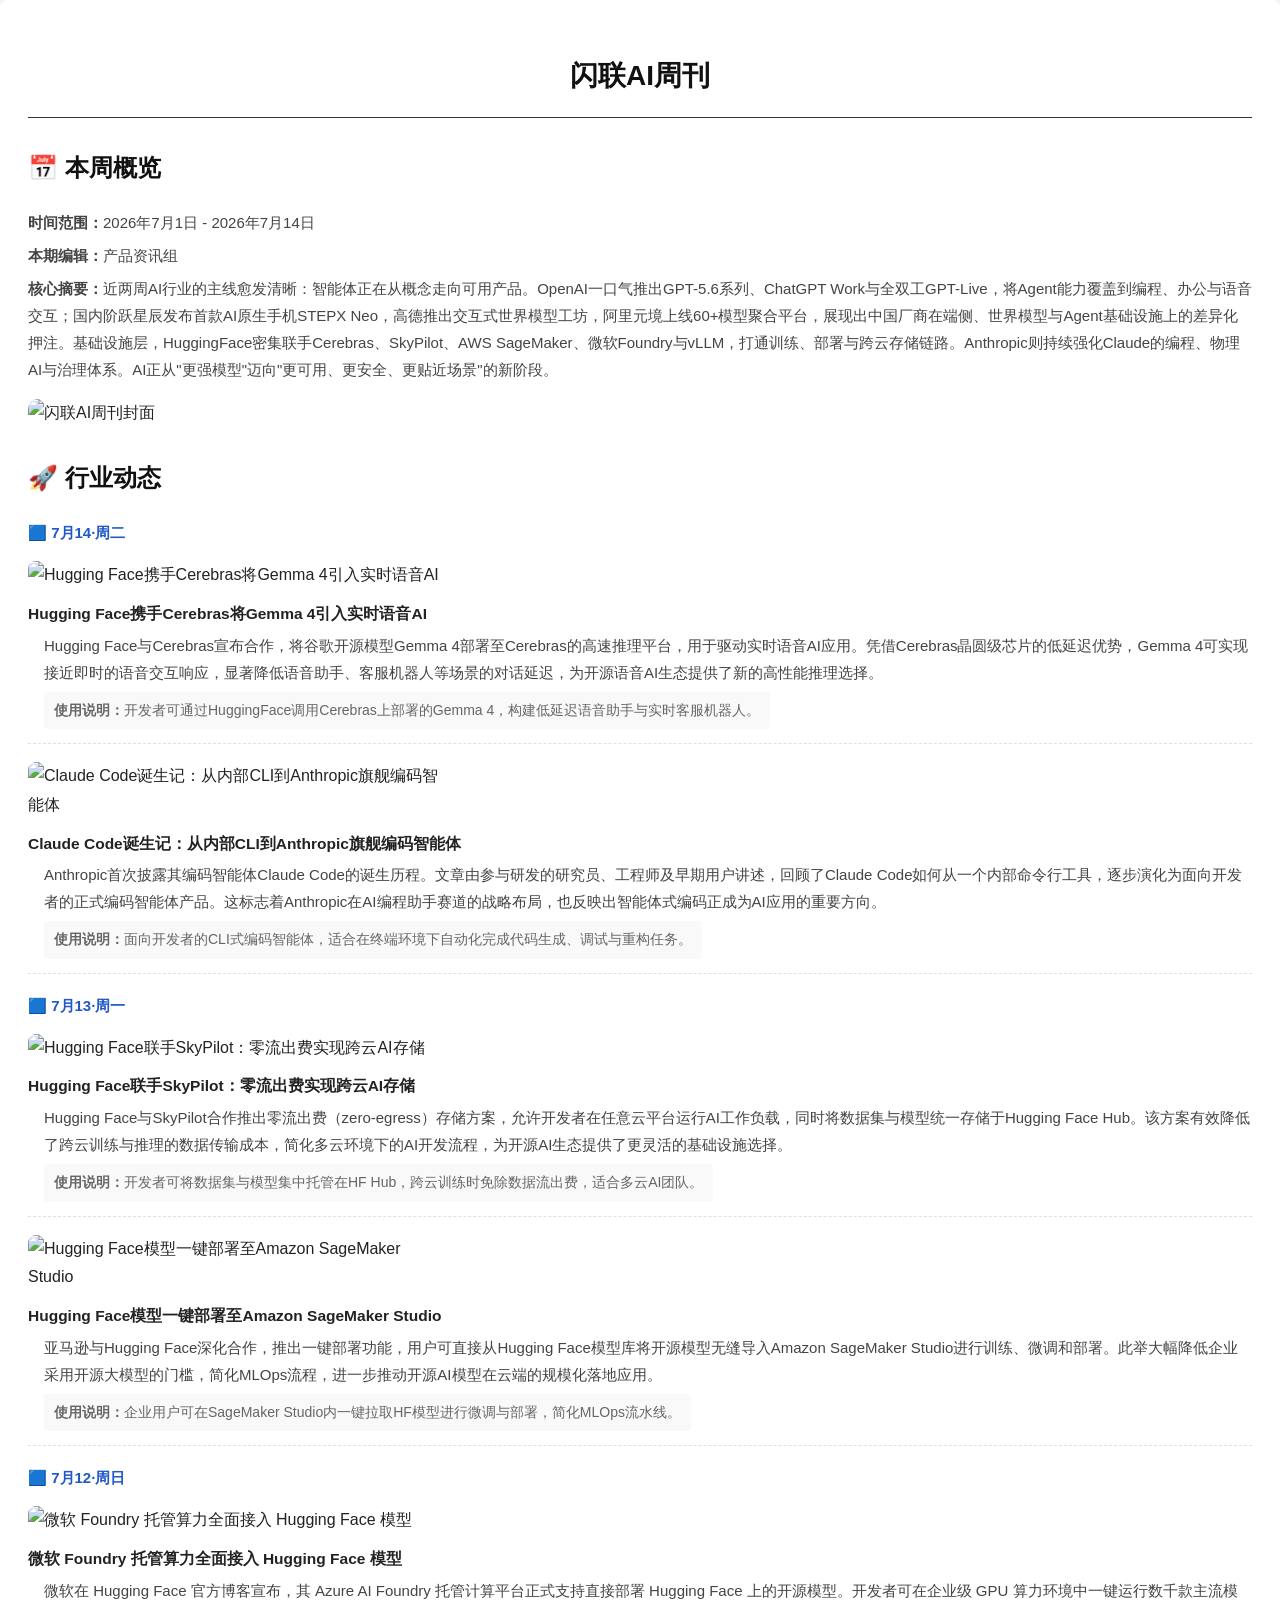
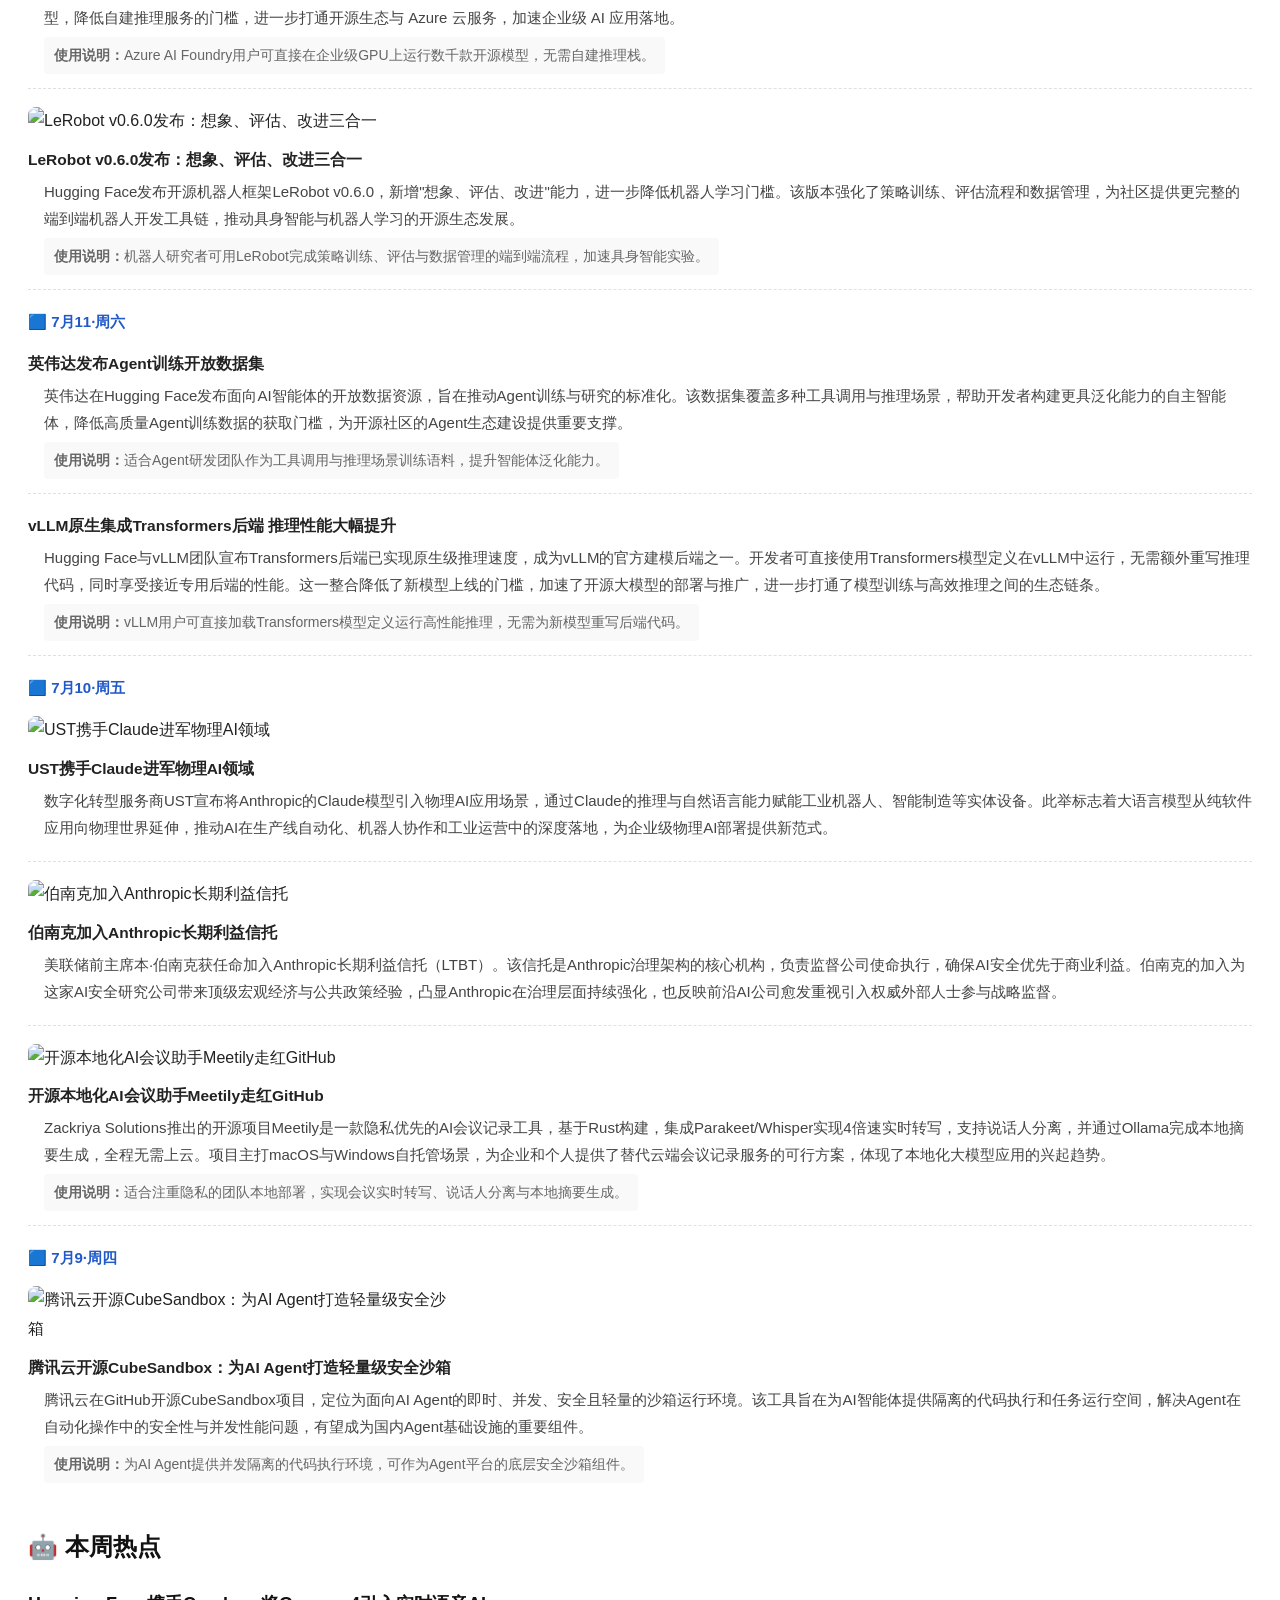
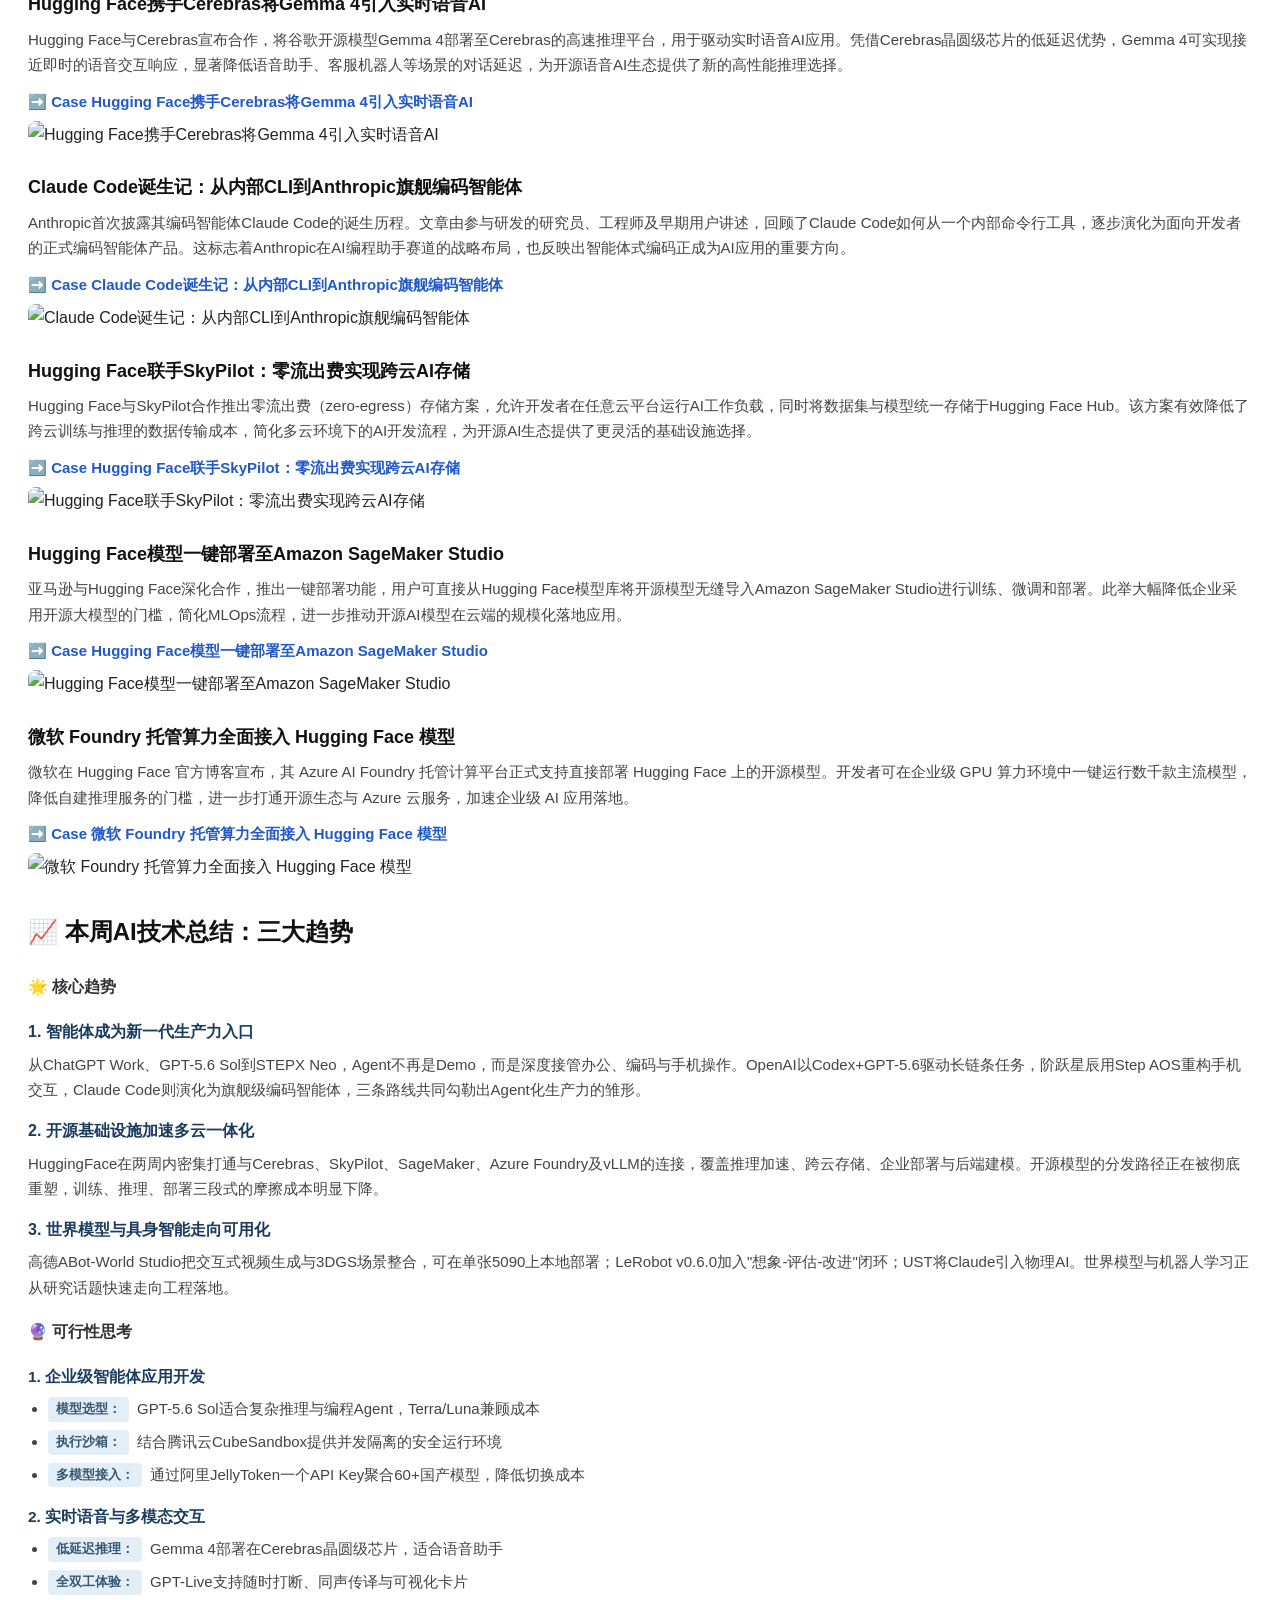
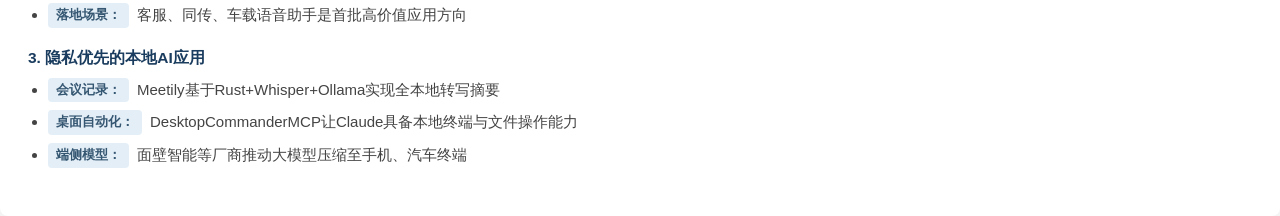
==== commit 7ef3017f: "feat: lock newsletter HTML format as permanent template - export_builder.py: final layout (4 section" ====
--- a/output/weekly-2026-07-14/newsletter.html
+++ b/output/weekly-2026-07-14/newsletter.html
@@ -4,56 +4,109 @@
 <meta charset="utf-8">
 <meta name="viewport" content="width=device-width, initial-scale=1">
 <title>闪联AI周刊</title>
+<!--[if mso]>
+<style type="text/css">
+  body,table,td{font-family:Arial,sans-serif !important;}
+</style>
+<![endif]-->
 <style>
-  body {
-    font-family: "PingFang SC", "Microsoft YaHei", sans-serif;
-    max-width: 720px; margin: 0 auto; padding: 32px 24px;
-    color: #222; line-height: 1.7; background: #fff;
+  body {margin:0;padding:0;background-color:#f4f4f4;}
+  .wrapper-table {width:100%;background-color:#f4f4f4;}
+  .content-table {width:100%!important;max-width:100%!important;margin:0 auto;background-color:#fff;
+                   border-radius:8px;}
+  .inner-padding {padding:32px 28px;}
+  body {font-family:"PingFang SC","Microsoft YaHei","Helvetica Neue",Helvetica,Arial,sans-serif;
+            color:#222;line-height:1.8;font-size:16px;-webkit-font-smoothing:antialiased;}
+  h1 {text-align:center;font-size:28px;margin-bottom:6px;color:#111;}
+  hr {border:none;border-top:1.5px solid #333;margin:16px auto 24px;width:100%;}
+  .cover-image {width:85%;border-radius:10px;margin:16px 0 22px;display:block;}
+  h2 {font-size:19px;margin-top:28px;color:#111;}
+  .section-title {font-size:24px;}
+  h3 {font-size:16px;margin-top:18px;color:#333;}
+  h3.date-label {color:#2159c9;font-weight:600;font-size:15px;}
+  .meta p {margin:6px 0;font-size:15px;color:#444;}
+  /* 本周热点 - 主题 + Case 配图（对照参考图） */
+  .hot-list {margin:16px 0 12px;}
+  .hot-topic-block {margin-bottom:22px;}
+  .hot-topic {margin:18px 0 6px;font-size:18px;font-weight:700;color:#111;}
+  .hot-topic-desc {margin:0 0 10px;font-size:15px;color:#444;line-height:1.7;}
+  .hot-case {margin:8px 0 6px;font-size:15px;font-weight:600;color:#2159c9;}
+  .hot-card-img {width:70%;height:auto;display:block;border-radius:8px;margin:4px 0 18px;}
+  /* 行业动态 */
+  .news-item {margin-bottom:18px;padding-bottom:14px;border-bottom:1px dashed #e0e0e0;}
+  .news-item:last-child {border-bottom:none;}
+  .news-image {max-width:420px;width:100%;border-radius:8px;margin:6px 0 10px;display:block;}
+  .news-title {margin:0 0 4px;font-weight:700;font-size:15.5px;color:#222;}
+  .news-summary {margin:0 0 6px 16px;color:#444;font-size:15px;}
+  .news-usage {margin:0 0 0 16px;color:#666;font-size:14px;
+                 background:#f9f9f9;padding:6px 10px;border-radius:4px;display:inline-block;}
+  .news-usage {margin:0 0 0 16px;color:#666;font-size:14px;
+                 background:#f9f9f9;padding:6px 10px;border-radius:4px;display:inline-block;}
+  /* 技术总结 - 核心趋势（#### 编号） */
+  .trend-item {margin-bottom:14px;}
+  .trend-head {margin:0 0 5px;font-size:16px;font-weight:700;color:#1a3c5e;}
+  .trend-body {margin:0;color:#444;font-size:15px;line-height:1.7;}
+  /* 可行性思考 - 编号列表（##### 编号，对照参考图） */
+  .feas-group {margin-bottom:16px;}
+  .feas-head {margin:0 0 6px;font-size:15.5px;font-weight:700;color:#1a3c5e;}
+  .feas-summary {margin:0 0 6px;font-size:14px;color:#5a6b7b;line-height:1.6;font-style:italic;}
+  .feas-list {margin:0;padding-left:20px;list-style:disc;}
+  .feas-item {margin-bottom:8px;font-size:15px;line-height:1.6;color:#444;}
+  .feas-item:last-child {margin-bottom:4px;}
+  .feas-tag {display:inline-block;background:#e3eef7;color:#365772;font-size:13px;font-weight:600;padding:2px 8px;border-radius:4px;margin-right:8px;vertical-align:top;}
+  .feas-desc {color:#444;}
+  .feas-plain {color:#444;}
+  ul {padding-left:20px;}
+  a {color:#d95030;text-decoration:none;} a:hover {text-decoration:underline;}
+  @media only screen and (max-width:600px) {
+    .content-table {width:100%!important;max-width:100%!important;border-radius:0;}
+    .inner-padding {padding:20px 16px!important;}
+    h1 {font-size:24px!important;}
+    h2 {font-size:17px!important;}
+    .section-title {font-size:21px!important;}
   }
-  h1 { text-align: center; font-size: 28px; margin-bottom: 8px; }
-  hr { border: none; border-top: 1px solid #333; margin: 16px 0 24px; }
-  .cover-image { width: 100%; border-radius: 12px; margin: 16px 0 24px; display: block; }
-  h2 { font-size: 18px; margin-top: 32px; }
-  h3 { font-size: 15px; margin-top: 20px; }
-  h3.date-label { color: #007bff; font-weight: 600; }
-  .meta p { margin: 6px 0; }
-  .news-item { margin-bottom: 20px; }
-  .news-image { max-width: 100%; border-radius: 8px; margin-bottom: 8px; display: block; }
-  .news-title { margin-bottom: 6px; font-weight: 600; }
-  .news-summary { margin: 0 0 8px 16px; color: #444; }
-  .news-usage { margin: 0 0 0 16px; color: #555; font-size: 14px; }
-  .trend-item { margin-bottom: 20px; }
-  .trend-heading { margin-bottom: 6px; }
-  .trend-body { margin: 0 0 0 16px; color: #444; }
-  .feasibility-list { margin: 4px 0 0 16px; padding-left: 20px; }
-  ul { padding-left: 20px; }
-  a { color: #007bff; }
 </style>
 </head>
 <body>
+<table class="wrapper-table" role="presentation" cellspacing="0" cellpadding="0" border="0" width="100%">
+<tr><td align="center" valign="top">
+<table class="content-table" role="presentation" cellspacing="0" cellpadding="0" border="0" width="100%">
+<tr><td class="inner-padding">
   <h1>闪联AI周刊</h1>
   <hr>
   <section>
-    <h2>🗓 本周概览</h2>
+    <h2 class="section-title">📅 本周概览</h2>
     <div class="meta">
       <p><strong>时间范围：</strong>2026年7月1日 - 2026年7月14日</p>
       <p><strong>本期编辑：</strong>产品资讯组</p>
       <p><strong>核心摘要：</strong>近两周AI行业的主线愈发清晰：智能体正在从概念走向可用产品。OpenAI一口气推出GPT-5.6系列、ChatGPT Work与全双工GPT-Live，将Agent能力覆盖到编程、办公与语音交互；国内阶跃星辰发布首款AI原生手机STEPX Neo，高德推出交互式世界模型工坊，阿里元境上线60+模型聚合平台，展现出中国厂商在端侧、世界模型与Agent基础设施上的差异化押注。基础设施层，HuggingFace密集联手Cerebras、SkyPilot、AWS SageMaker、微软Foundry与vLLM，打通训练、部署与跨云存储链路。Anthropic则持续强化Claude的编程、物理AI与治理体系。AI正从&quot;更强模型&quot;迈向&quot;更可用、更安全、更贴近场景&quot;的新阶段。</p>
     </div>
-    <img class="cover-image" src="images/cover.png" alt="闪联AI周刊封面">
+    <img class="cover-image" src="/issues/weekly-2026-07-14/images/cover.png" alt="闪联AI周刊封面">
   </section>
   <section>
-    <h2>🚀 行业动态</h2>
-    <h3 class="date-label">7月14·周二</h3><div class="news-item"><img class="news-image" src="images/img-0.png" alt="Hugging Face携手Cerebras将Gemma 4引入实时语音AI" loading="lazy"><p class="news-title">• <strong>Hugging Face携手Cerebras将Gemma 4引入实时语音AI</strong></p><p class="news-summary">Hugging Face与Cerebras宣布合作，将谷歌开源模型Gemma 4部署至Cerebras的高速推理平台，用于驱动实时语音AI应用。凭借Cerebras晶圆级芯片的低延迟优势，Gemma 4可实现接近即时的语音交互响应，显著降低语音助手、客服机器人等场景的对话延迟，为开源语音AI生态提供了新的高性能推理选择。</p><p class="news-usage"><strong>使用说明：</strong>开发者可通过HuggingFace调用Cerebras上部署的Gemma 4，构建低延迟语音助手与实时客服机器人。</p></div><div class="news-item"><img class="news-image" src="images/img-1.gif" alt="Claude Code诞生记：从内部CLI到Anthropic旗舰编码智能体" loading="lazy"><p class="news-title">• <strong>Claude Code诞生记：从内部CLI到Anthropic旗舰编码智能体</strong></p><p class="news-summary">Anthropic首次披露其编码智能体Claude Code的诞生历程。文章由参与研发的研究员、工程师及早期用户讲述，回顾了Claude Code如何从一个内部命令行工具，逐步演化为面向开发者的正式编码智能体产品。这标志着Anthropic在AI编程助手赛道的战略布局，也反映出智能体式编码正成为AI应用的重要方向。</p><p class="news-usage"><strong>使用说明：</strong>面向开发者的CLI式编码智能体，适合在终端环境下自动化完成代码生成、调试与重构任务。</p></div><h3 class="date-label">7月13·周一</h3><div class="news-item"><img class="news-image" src="images/img-2.png" alt="Hugging Face联手SkyPilot：零流出费实现跨云AI存储" loading="lazy"><p class="news-title">• <strong>Hugging Face联手SkyPilot：零流出费实现跨云AI存储</strong></p><p class="news-summary">Hugging Face与SkyPilot合作推出零流出费（zero-egress）存储方案，允许开发者在任意云平台运行AI工作负载，同时将数据集与模型统一存储于Hugging Face Hub。该方案有效降低了跨云训练与推理的数据传输成本，简化多云环境下的AI开发流程，为开源AI生态提供了更灵活的基础设施选择。</p><p class="news-usage"><strong>使用说明：</strong>开发者可将数据集与模型集中托管在HF Hub，跨云训练时免除数据流出费，适合多云AI团队。</p></div><div class="news-item"><img class="news-image" src="images/img-3.webp" alt="Hugging Face模型一键部署至Amazon SageMaker Studio" loading="lazy"><p class="news-title">• <strong>Hugging Face模型一键部署至Amazon SageMaker Studio</strong></p><p class="news-summary">亚马逊与Hugging Face深化合作，推出一键部署功能，用户可直接从Hugging Face模型库将开源模型无缝导入Amazon SageMaker Studio进行训练、微调和部署。此举大幅降低企业采用开源大模型的门槛，简化MLOps流程，进一步推动开源AI模型在云端的规模化落地应用。</p><p class="news-usage"><strong>使用说明：</strong>企业用户可在SageMaker Studio内一键拉取HF模型进行微调与部署，简化MLOps流水线。</p></div><h3 class="date-label">7月12·周日</h3><div class="news-item"><p class="news-title">• <strong>微软 Foundry 托管算力全面接入 Hugging Face 模型</strong></p><p class="news-summary">微软在 Hugging Face 官方博客宣布，其 Azure AI Foundry 托管计算平台正式支持直接部署 Hugging Face 上的开源模型。开发者可在企业级 GPU 算力环境中一键运行数千款主流模型，降低自建推理服务的门槛，进一步打通开源生态与 Azure 云服务，加速企业级 AI 应用落地。</p><p class="news-usage"><strong>使用说明：</strong>Azure AI Foundry用户可直接在企业级GPU上运行数千款开源模型，无需自建推理栈。</p></div><div class="news-item"><img class="news-image" src="images/img-5.png" alt="LeRobot v0.6.0发布：想象、评估、改进三合一" loading="lazy"><p class="news-title">• <strong>LeRobot v0.6.0发布：想象、评估、改进三合一</strong></p><p class="news-summary">Hugging Face发布开源机器人框架LeRobot v0.6.0，新增&quot;想象、评估、改进&quot;能力，进一步降低机器人学习门槛。该版本强化了策略训练、评估流程和数据管理，为社区提供更完整的端到端机器人开发工具链，推动具身智能与机器人学习的开源生态发展。</p><p class="news-usage"><strong>使用说明：</strong>机器人研究者可用LeRobot完成策略训练、评估与数据管理的端到端流程，加速具身智能实验。</p></div><h3 class="date-label">7月11·周六</h3><div class="news-item"><p class="news-title">• <strong>英伟达发布Agent训练开放数据集</strong></p><p class="news-summary">英伟达在Hugging Face发布面向AI智能体的开放数据资源，旨在推动Agent训练与研究的标准化。该数据集覆盖多种工具调用与推理场景，帮助开发者构建更具泛化能力的自主智能体，降低高质量Agent训练数据的获取门槛，为开源社区的Agent生态建设提供重要支撑。</p><p class="news-usage"><strong>使用说明：</strong>适合Agent研发团队作为工具调用与推理场景训练语料，提升智能体泛化能力。</p></div><div class="news-item"><p class="news-title">• <strong>vLLM原生集成Transformers后端 推理性能大幅提升</strong></p><p class="news-summary">Hugging Face与vLLM团队宣布Transformers后端已实现原生级推理速度，成为vLLM的官方建模后端之一。开发者可直接使用Transformers模型定义在vLLM中运行，无需额外重写推理代码，同时享受接近专用后端的性能。这一整合降低了新模型上线的门槛，加速了开源大模型的部署与推广，进一步打通了模型训练与高效推理之间的生态链条。</p><p class="news-usage"><strong>使用说明：</strong>vLLM用户可直接加载Transformers模型定义运行高性能推理，无需为新模型重写后端代码。</p></div><h3 class="date-label">7月10·周五</h3><div class="news-item"><img class="news-image" src="images/img-8.png" alt="UST携手Claude进军物理AI领域" loading="lazy"><p class="news-title">• <strong>UST携手Claude进军物理AI领域</strong></p><p class="news-summary">数字化转型服务商UST宣布将Anthropic的Claude模型引入物理AI应用场景，通过Claude的推理与自然语言能力赋能工业机器人、智能制造等实体设备。此举标志着大语言模型从纯软件应用向物理世界延伸，推动AI在生产线自动化、机器人协作和工业运营中的深度落地，为企业级物理AI部署提供新范式。</p></div><div class="news-item"><img class="news-image" src="images/img-9.jpg" alt="伯南克加入Anthropic长期利益信托" loading="lazy"><p class="news-title">• <strong>伯南克加入Anthropic长期利益信托</strong></p><p class="news-summary">美联储前主席本·伯南克获任命加入Anthropic长期利益信托（LTBT）。该信托是Anthropic治理架构的核心机构，负责监督公司使命执行，确保AI安全优先于商业利益。伯南克的加入为这家AI安全研究公司带来顶级宏观经济与公共政策经验，凸显Anthropic在治理层面持续强化，也反映前沿AI公司愈发重视引入权威外部人士参与战略监督。</p></div><div class="news-item"><img class="news-image" src="images/img-10.png" alt="开源本地化AI会议助手Meetily走红GitHub" loading="lazy"><p class="news-title">• <strong>开源本地化AI会议助手Meetily走红GitHub</strong></p><p class="news-summary">Zackriya Solutions推出的开源项目Meetily是一款隐私优先的AI会议记录工具，基于Rust构建，集成Parakeet/Whisper实现4倍速实时转写，支持说话人分离，并通过Ollama完成本地摘要生成，全程无需上云。项目主打macOS与Windows自托管场景，为企业和个人提供了替代云端会议记录服务的可行方案，体现了本地化大模型应用的兴起趋势。</p><p class="news-usage"><strong>使用说明：</strong>适合注重隐私的团队本地部署，实现会议实时转写、说话人分离与本地摘要生成。</p></div><h3 class="date-label">7月9·周四</h3><div class="news-item"><img class="news-image" src="images/img-11.png" alt="腾讯云开源CubeSandbox：为AI Agent打造轻量级安全沙箱" loading="lazy"><p class="news-title">• <strong>腾讯云开源CubeSandbox：为AI Agent打造轻量级安全沙箱</strong></p><p class="news-summary">腾讯云在GitHub开源CubeSandbox项目，定位为面向AI Agent的即时、并发、安全且轻量的沙箱运行环境。该工具旨在为AI智能体提供隔离的代码执行和任务运行空间，解决Agent在自动化操作中的安全性与并发性能问题，有望成为国内Agent基础设施的重要组件。</p><p class="news-usage"><strong>使用说明：</strong>为AI Agent提供并发隔离的代码执行环境，可作为Agent平台的底层安全沙箱组件。</p></div><div class="news-item"><img class="news-image" src="images/img-12.jpg" alt="阶跃星辰发布首款大模型原生智能体手机STEPX Neo" loading="lazy"><p class="news-title">• <strong>阶跃星辰发布首款大模型原生智能体手机STEPX Neo</strong></p><p class="news-summary">阶跃星辰推出首款AI智能体手机STEPX Neo，搭载自研智能体原生操作系统Step AOS，内置系统级个人智能体Amoo。用户可通过自然语言实现跨应用自主调度，系统具备长期记忆和端云协同能力，支持灵活任务路由。首批生态合作伙伴涵盖支付宝、美团、高德、滴滴、京东、百度等主流应用，标志着国产AI原生硬件迈出关键一步。</p><p class="news-usage"><strong>使用说明：</strong>用户可通过自然语言在STEPX Neo上跨应用调度支付宝、美团、高德等，体验AI原生手机操作。</p></div><h3 class="date-label">7月8·周三</h3><div class="news-item"><img class="news-image" src="images/img-13.jpg" alt="OpenAI发布GPT-5.6系列：Sol旗舰模型刷新智能体评测纪录" loading="lazy"><p class="news-title">• <strong>OpenAI发布GPT-5.6系列：Sol旗舰模型刷新智能体评测纪录</strong></p><p class="news-summary">OpenAI正式推出GPT-5.6大模型系列，包含旗舰版Sol、均衡版Terra和性价比版Luna三款产品，API定价覆盖每百万token 1至30美元。在Agents&#x27; Last Exam评测中，Sol以53.6分领先Claude Fable 5达13.1分，编程智能体指数创下80分新高，同时在成本和耗时上大幅优化，进一步巩固OpenAI在大模型和智能体领域的领先地位。</p><p class="news-usage"><strong>使用说明：</strong>Sol适合高难度智能体与编程任务，Terra与Luna则覆盖日常API调用与轻量化场景。</p></div><div class="news-item"><p class="news-title">• <strong>OpenAI 推出智能体工作台 ChatGPT Work</strong></p><p class="news-summary">OpenAI 正式发布全新智能体产品 ChatGPT Work，由 Codex 与 GPT-5.6 驱动，定位为可执行长时间、多步骤复杂任务的智能体，支持网页、移动和桌面端。用户只需一句指令描述目标，AI 即可接管整个工作流程，结合应用与文件上下文自动生成文档、幻灯片、分析报告和网站，标志着 OpenAI 在 Agent 化生产力工具方向的重要落地。</p><p class="news-usage"><strong>使用说明：</strong>用户一句话下达目标，ChatGPT Work即可跨应用生成文档、幻灯片、报告乃至网站。</p></div><h3 class="date-label">7月7·周二</h3><div class="news-item"><img class="news-image" src="images/img-15.jpg" alt="OpenAI发布GPT-Live语音模型，实现全双工实时对话" loading="lazy"><p class="news-title">• <strong>OpenAI发布GPT-Live语音模型，实现全双工实时对话</strong></p><p class="news-summary">OpenAI推出新一代语音交互模型GPT-Live，支持实时同声传译与全双工对话，用户可随时插话打断。模型可自定义推理强度，并引入深度任务委托机制，前台保持流畅语音交互的同时，后台并行处理联网搜索与复杂推理，对话中还能实时弹出天气、赛事等可视化卡片，进一步推动多模态语音交互走向实用化。</p><p class="news-usage"><strong>使用说明：</strong>支持全双工语音打断、实时翻译与后台推理，可用于同传、语音助手和多模态交互应用。</p></div><div class="news-item"><img class="news-image" src="images/img-16.png" alt="阿里元境发布JellyToken：一键调用60+国产大模型" loading="lazy"><p class="news-title">• <strong>阿里元境发布JellyToken：一键调用60+国产大模型</strong></p><p class="news-summary">阿里元境正式推出AI大模型聚合平台JellyToken（智渲云），开发者仅需一个API Key即可调用通义千问、DeepSeek、豆包、智谱、月之暗面等60余款国产模型，覆盖文本、图像、视频、音频四大场景。平台提供智能路由、负载均衡、Token级精准计费及正规发票等企业级能力，显著降低多模型接入门槛和运维成本，加速国产大模型商业化落地。</p><p class="news-usage"><strong>使用说明：</strong>开发者只需一个API Key即可调用60+国产模型，覆盖文本、图像、视频、音频多模态场景。</p></div><h3 class="date-label">7月6·周一</h3><div class="news-item"><img class="news-image" src="images/img-17.png" alt="高德发布ABot-World Studio 通用世界模型工坊上线" loading="lazy"><p class="news-title">• <strong>高德发布ABot-World Studio 通用世界模型工坊上线</strong></p><p class="news-summary">高德推出通用世界模型工坊ABot-World Studio，融合交互式视频生成与3D场景构建能力，用户仅需输入文字或图片即可一键生成高保真、可实时交互的AI数字世界。该产品支持单张5090显卡本地部署，突破以往世界模型推理时长限制，显著降低创作门槛，标志着国内厂商在世界模型领域的重要落地尝试。</p><p class="news-usage"><strong>使用说明：</strong>创作者输入文字或图片即可生成可交互3D世界，单张5090显卡即可本地部署。</p></div><div class="news-item"><img class="news-image" src="images/img-18.jpg" alt="西湖大学携手阿里达摩院发布干细胞AI模型&quot;归元&quot;" loading="lazy"><p class="news-title">• <strong>西湖大学携手阿里达摩院发布干细胞AI模型&quot;归元&quot;</strong></p><p class="news-summary">西湖大学联合阿里达摩院推出干细胞AI模型&quot;归元&quot;，构建了涵盖25种调控因子、近400万种潜在组合的大规模扰动数据集。模型采用双模态编码策略，可精准预测不同因子组合对细胞重编程的影响，破解了长期依赖经验试错、成本高、成功率低的行业难题，为高效干细胞重编程提供全新路径，展现AI在生命科学领域的应用潜力。</p><p class="news-usage"><strong>使用说明：</strong>生物研究者可用其预测干细胞重编程因子组合，替代传统经验试错，降低实验成本。</p></div><h3 class="date-label">7月5·周日</h3><div class="news-item"><img class="news-image" src="images/img-19.jpg" alt="软银独家携手Sierra 大模型智能客服登陆日本" loading="lazy"><p class="news-title">• <strong>软银独家携手Sierra 大模型智能客服登陆日本</strong></p><p class="news-summary">软银集团7月14日宣布与美国AI初创公司Sierra达成战略合作，成为其日本市场独家合作伙伴，共同推出基于AI智能代理的新一代客服解决方案。软银旗下线上品牌Linemo已率先接入该技术，后续将扩展至软银、Y!mobile等核心品牌及其他业务线，标志着大模型客服正式规模化落地日本电信市场。</p></div><div class="news-item"><img class="news-image" src="images/img-20.jpg" alt="谷歌发布SensorFM：面向可穿戴健康数据的通用智能模型" loading="lazy"><p class="news-title">• <strong>谷歌发布SensorFM：面向可穿戴健康数据的通用智能模型</strong></p><p class="news-summary">谷歌研究院推出SensorFM，一款面向可穿戴设备健康数据的通用基础模型与交互接口。该模型旨在统一处理来自各类传感器的多模态生理信号，实现跨设备、跨任务的智能分析与自然语言交互，为个性化健康监测、疾病预警和数字医疗应用提供通用底座，标志着可穿戴健康AI迈向基础模型时代。</p><p class="news-usage"><strong>使用说明：</strong>可作为可穿戴设备健康数据分析的通用底座，用于个性化健康监测与疾病预警。</p></div><div class="news-item"><img class="news-image" src="images/img-21.png" alt="Anthropic更新负责任扩展政策，强化前沿AI风险治理" loading="lazy"><p class="news-title">• <strong>Anthropic更新负责任扩展政策，强化前沿AI风险治理</strong></p><p class="news-summary">Anthropic发布了负责任扩展政策（RSP）的重大更新，进一步完善用于缓解前沿AI系统潜在灾难性风险的治理框架。新版政策明确了模型能力阈值、对应的安全等级（ASL）及部署与安全要求，为业界在前沿模型安全评估与风险管控方面提供了参考范式，也体现了头部实验室在自我监管方面的持续努力。</p></div><h3 class="date-label">7月4·周六</h3><div class="news-item"><img class="news-image" src="images/img-22.png" alt="阿尔伯塔省政府部署Claude修复政府系统安全漏洞" loading="lazy"><p class="news-title">• <strong>阿尔伯塔省政府部署Claude修复政府系统安全漏洞</strong></p><p class="news-summary">Anthropic发布案例研究，披露加拿大阿尔伯塔省政府将Claude应用于政府IT系统的网络安全防护，用于自动化发现并修复各类安全漏洞。该合作展示了大模型在公共部门网络安全场景的落地能力，也体现了Anthropic在政企市场的持续拓展，为其他政府机构引入AI安全工具提供参考范例。</p></div><div class="news-item"><img class="news-image" src="images/img-23.png" alt="DesktopCommanderMCP：赋予Claude终端与文件系统控制能力" loading="lazy"><p class="news-title">• <strong>DesktopCommanderMCP：赋予Claude终端与文件系统控制能力</strong></p><p class="news-summary">开源项目DesktopCommanderMCP基于Model Context Protocol协议，为Anthropic的Claude提供了终端命令执行、文件系统搜索和差异化文件编辑能力。该工具让Claude能够直接操作用户本地开发环境，进行代码编辑、文件管理等任务，进一步拓展了AI助手的实用边界，是MCP生态中受关注的桌面自动化工具之一。</p><p class="news-usage"><strong>使用说明：</strong>通过MCP协议让Claude可直接执行终端命令、搜索文件系统并进行差异化文件编辑。</p></div><h3 class="date-label">7月3·周五</h3><div class="news-item"><img class="news-image" src="images/img-24.png" alt="开源AI求职框架发布：基于Claude Code本地运行" loading="lazy"><p class="news-title">• <strong>开源AI求职框架发布：基于Claude Code本地运行</strong></p><p class="news-summary">开发者MadsLorentzen在GitHub开源了一款基于Claude Code构建的AI求职应用框架，可在本地运行，实现职位评估、简历定制、求职信撰写和面试准备等全流程自动化。该项目支持自由Fork和二次开发，为求职者提供了个性化、隐私可控的AI辅助工具，展现了Claude Code在垂直场景应用开发中的潜力。</p><p class="news-usage"><strong>使用说明：</strong>求职者可Fork项目本地运行，实现职位评估、简历定制、求职信撰写与面试准备的自动化。</p></div><div class="news-item"><img class="news-image" src="images/img-25.png" alt="面壁智能CTO曾国洋：押注端侧AI，让大模型落地手机与汽车" loading="lazy"><p class="news-title">• <strong>面壁智能CTO曾国洋：押注端侧AI，让大模型落地手机与汽车</strong></p><p class="news-summary">面壁智能选择差异化路线，专注端侧AI技术研发，致力于将大模型压缩部署到手机、汽车等终端设备上。年仅28岁的CTO曾国洋曾主导训练中国首个大语言模型CPM-1，如今带领团队推动轻量化智能在移动设备的落地，为国内端侧大模型赛道注入新活力。</p></div><h3 class="date-label">7月2·周四</h3><div class="news-item"><img class="news-image" src="images/img-26.png" alt="HuggingFace Kernels迎来重大更新" loading="lazy"><p class="news-title">• <strong>HuggingFace Kernels迎来重大更新</strong></p><p class="news-summary">HuggingFace 对其 Kernels 项目进行了重大升级，旨在为开源社区提供更高效、易用的底层计算内核。此次更新优化了内核加载与分发机制，提升了模型推理和训练性能，进一步降低开发者部署高性能 AI 模型的门槛，推动开放科学生态发展。</p><p class="news-usage"><strong>使用说明：</strong>开源社区可利用升级后的Kernels获得更高效的底层计算内核，优化模型推理与训练性能。</p></div><div class="news-item"><img class="news-image" src="images/img-27.png" alt="Anthropic披露Fable 5网络安全防护与越狱评估框架细节" loading="lazy"><p class="news-title">• <strong>Anthropic披露Fable 5网络安全防护与越狱评估框架细节</strong></p><p class="news-summary">Anthropic发布公告，进一步披露其新一代模型Fable 5的网络安全防护措施，以及公司内部用于评估大模型越狱风险的框架。此举旨在提升前沿模型在应对恶意攻击和滥用场景下的安全性，并推动行业在越狱防御标准化评估方面形成共识，对AI安全治理与合规部署具有参考意义。</p></div><h3 class="date-label">7月1·周三</h3><div class="news-item"><img class="news-image" src="images/img-28.jpg" alt="Anthropic公开征集AI难题，承诺透明作答" loading="lazy"><p class="news-title">• <strong>Anthropic公开征集AI难题，承诺透明作答</strong></p><p class="news-summary">Anthropic发起&quot;艰难问题&quot;计划，向公众征集关于AI发展中最具挑战性的问题，并承诺公开展示其思考与回应过程。此举旨在提升AI公司在安全、伦理和社会影响等敏感议题上的透明度，回应外界对前沿AI实验室责任的质疑，也为行业建立公开对话与自我审视的新范式。</p></div><div class="news-item"><img class="news-image" src="images/img-29.png" alt="Anthropic推出Claude使用反思工具，助用户审视AI使用习惯" loading="lazy"><p class="news-title">• <strong>Anthropic推出Claude使用反思工具，助用户审视AI使用习惯</strong></p><p class="news-summary">Anthropic发布新功能，允许用户轻松追踪和可视化自己使用Claude的方式，并评估这些时间投入是否符合个人目标。该工具旨在帮助用户反思与AI互动的模式，主动优化使用习惯，体现了Anthropic在AI伦理与用户福祉方面的持续关注，也回应了业界对AI依赖问题的讨论。</p></div>
+    <h2 class="section-title">🚀 行业动态</h2>
+    <h3 class="date-label">🟦 <span style="color:#2159c9ff;">7月14·周二</span></h3><div class="news-item"><img class="news-image" src="/issues/weekly-2026-07-14/images/img-0.png" alt="Hugging Face携手Cerebras将Gemma 4引入实时语音AI" loading="lazy"><h4 class="news-title">Hugging Face携手Cerebras将Gemma 4引入实时语音AI</h4><p class="news-summary">Hugging Face与Cerebras宣布合作，将谷歌开源模型Gemma 4部署至Cerebras的高速推理平台，用于驱动实时语音AI应用。凭借Cerebras晶圆级芯片的低延迟优势，Gemma 4可实现接近即时的语音交互响应，显著降低语音助手、客服机器人等场景的对话延迟，为开源语音AI生态提供了新的高性能推理选择。</p><p class="news-usage"><strong>使用说明：</strong>开发者可通过HuggingFace调用Cerebras上部署的Gemma 4，构建低延迟语音助手与实时客服机器人。</p></div><div class="news-item"><img class="news-image" src="/issues/weekly-2026-07-14/images/img-1.gif" alt="Claude Code诞生记：从内部CLI到Anthropic旗舰编码智能体" loading="lazy"><h4 class="news-title">Claude Code诞生记：从内部CLI到Anthropic旗舰编码智能体</h4><p class="news-summary">Anthropic首次披露其编码智能体Claude Code的诞生历程。文章由参与研发的研究员、工程师及早期用户讲述，回顾了Claude Code如何从一个内部命令行工具，逐步演化为面向开发者的正式编码智能体产品。这标志着Anthropic在AI编程助手赛道的战略布局，也反映出智能体式编码正成为AI应用的重要方向。</p><p class="news-usage"><strong>使用说明：</strong>面向开发者的CLI式编码智能体，适合在终端环境下自动化完成代码生成、调试与重构任务。</p></div><h3 class="date-label">🟦 <span style="color:#2159c9ff;">7月13·周一</span></h3><div class="news-item"><img class="news-image" src="/issues/weekly-2026-07-14/images/img-2.png" alt="Hugging Face联手SkyPilot：零流出费实现跨云AI存储" loading="lazy"><h4 class="news-title">Hugging Face联手SkyPilot：零流出费实现跨云AI存储</h4><p class="news-summary">Hugging Face与SkyPilot合作推出零流出费（zero-egress）存储方案，允许开发者在任意云平台运行AI工作负载，同时将数据集与模型统一存储于Hugging Face Hub。该方案有效降低了跨云训练与推理的数据传输成本，简化多云环境下的AI开发流程，为开源AI生态提供了更灵活的基础设施选择。</p><p class="news-usage"><strong>使用说明：</strong>开发者可将数据集与模型集中托管在HF Hub，跨云训练时免除数据流出费，适合多云AI团队。</p></div><div class="news-item"><img class="news-image" src="/issues/weekly-2026-07-14/images/img-3.webp" alt="Hugging Face模型一键部署至Amazon SageMaker Studio" loading="lazy"><h4 class="news-title">Hugging Face模型一键部署至Amazon SageMaker Studio</h4><p class="news-summary">亚马逊与Hugging Face深化合作，推出一键部署功能，用户可直接从Hugging Face模型库将开源模型无缝导入Amazon SageMaker Studio进行训练、微调和部署。此举大幅降低企业采用开源大模型的门槛，简化MLOps流程，进一步推动开源AI模型在云端的规模化落地应用。</p><p class="news-usage"><strong>使用说明：</strong>企业用户可在SageMaker Studio内一键拉取HF模型进行微调与部署，简化MLOps流水线。</p></div><h3 class="date-label">🟦 <span style="color:#2159c9ff;">7月12·周日</span></h3><div class="news-item"><img class="news-image" src="/issues/weekly-2026-07-14/images/placeholder-hot4.png" alt="微软 Foundry 托管算力全面接入 Hugging Face 模型" loading="lazy"><h4 class="news-title">微软 Foundry 托管算力全面接入 Hugging Face 模型</h4><p class="news-summary">微软在 Hugging Face 官方博客宣布，其 Azure AI Foundry 托管计算平台正式支持直接部署 Hugging Face 上的开源模型。开发者可在企业级 GPU 算力环境中一键运行数千款主流模型，降低自建推理服务的门槛，进一步打通开源生态与 Azure 云服务，加速企业级 AI 应用落地。</p><p class="news-usage"><strong>使用说明：</strong>Azure AI Foundry用户可直接在企业级GPU上运行数千款开源模型，无需自建推理栈。</p></div><div class="news-item"><img class="news-image" src="/issues/weekly-2026-07-14/images/img-5.png" alt="LeRobot v0.6.0发布：想象、评估、改进三合一" loading="lazy"><h4 class="news-title">LeRobot v0.6.0发布：想象、评估、改进三合一</h4><p class="news-summary">Hugging Face发布开源机器人框架LeRobot v0.6.0，新增&quot;想象、评估、改进&quot;能力，进一步降低机器人学习门槛。该版本强化了策略训练、评估流程和数据管理，为社区提供更完整的端到端机器人开发工具链，推动具身智能与机器人学习的开源生态发展。</p><p class="news-usage"><strong>使用说明：</strong>机器人研究者可用LeRobot完成策略训练、评估与数据管理的端到端流程，加速具身智能实验。</p></div><h3 class="date-label">🟦 <span style="color:#2159c9ff;">7月11·周六</span></h3><div class="news-item"><h4 class="news-title">英伟达发布Agent训练开放数据集</h4><p class="news-summary">英伟达在Hugging Face发布面向AI智能体的开放数据资源，旨在推动Agent训练与研究的标准化。该数据集覆盖多种工具调用与推理场景，帮助开发者构建更具泛化能力的自主智能体，降低高质量Agent训练数据的获取门槛，为开源社区的Agent生态建设提供重要支撑。</p><p class="news-usage"><strong>使用说明：</strong>适合Agent研发团队作为工具调用与推理场景训练语料，提升智能体泛化能力。</p></div><div class="news-item"><h4 class="news-title">vLLM原生集成Transformers后端 推理性能大幅提升</h4><p class="news-summary">Hugging Face与vLLM团队宣布Transformers后端已实现原生级推理速度，成为vLLM的官方建模后端之一。开发者可直接使用Transformers模型定义在vLLM中运行，无需额外重写推理代码，同时享受接近专用后端的性能。这一整合降低了新模型上线的门槛，加速了开源大模型的部署与推广，进一步打通了模型训练与高效推理之间的生态链条。</p><p class="news-usage"><strong>使用说明：</strong>vLLM用户可直接加载Transformers模型定义运行高性能推理，无需为新模型重写后端代码。</p></div><h3 class="date-label">🟦 <span style="color:#2159c9ff;">7月10·周五</span></h3><div class="news-item"><img class="news-image" src="/issues/weekly-2026-07-14/images/img-8.png" alt="UST携手Claude进军物理AI领域" loading="lazy"><h4 class="news-title">UST携手Claude进军物理AI领域</h4><p class="news-summary">数字化转型服务商UST宣布将Anthropic的Claude模型引入物理AI应用场景，通过Claude的推理与自然语言能力赋能工业机器人、智能制造等实体设备。此举标志着大语言模型从纯软件应用向物理世界延伸，推动AI在生产线自动化、机器人协作和工业运营中的深度落地，为企业级物理AI部署提供新范式。</p></div><div class="news-item"><img class="news-image" src="/issues/weekly-2026-07-14/images/img-9.jpg" alt="伯南克加入Anthropic长期利益信托" loading="lazy"><h4 class="news-title">伯南克加入Anthropic长期利益信托</h4><p class="news-summary">美联储前主席本·伯南克获任命加入Anthropic长期利益信托（LTBT）。该信托是Anthropic治理架构的核心机构，负责监督公司使命执行，确保AI安全优先于商业利益。伯南克的加入为这家AI安全研究公司带来顶级宏观经济与公共政策经验，凸显Anthropic在治理层面持续强化，也反映前沿AI公司愈发重视引入权威外部人士参与战略监督。</p></div><div class="news-item"><img class="news-image" src="/issues/weekly-2026-07-14/images/img-10.png" alt="开源本地化AI会议助手Meetily走红GitHub" loading="lazy"><h4 class="news-title">开源本地化AI会议助手Meetily走红GitHub</h4><p class="news-summary">Zackriya Solutions推出的开源项目Meetily是一款隐私优先的AI会议记录工具，基于Rust构建，集成Parakeet/Whisper实现4倍速实时转写，支持说话人分离，并通过Ollama完成本地摘要生成，全程无需上云。项目主打macOS与Windows自托管场景，为企业和个人提供了替代云端会议记录服务的可行方案，体现了本地化大模型应用的兴起趋势。</p><p class="news-usage"><strong>使用说明：</strong>适合注重隐私的团队本地部署，实现会议实时转写、说话人分离与本地摘要生成。</p></div><h3 class="date-label">🟦 <span style="color:#2159c9ff;">7月9·周四</span></h3><div class="news-item"><img class="news-image" src="/issues/weekly-2026-07-14/images/img-11.png" alt="腾讯云开源CubeSandbox：为AI Agent打造轻量级安全沙箱" loading="lazy"><h4 class="news-title">腾讯云开源CubeSandbox：为AI Agent打造轻量级安全沙箱</h4><p class="news-summary">腾讯云在GitHub开源CubeSandbox项目，定位为面向AI Agent的即时、并发、安全且轻量的沙箱运行环境。该工具旨在为AI智能体提供隔离的代码执行和任务运行空间，解决Agent在自动化操作中的安全性与并发性能问题，有望成为国内Agent基础设施的重要组件。</p><p class="news-usage"><strong>使用说明：</strong>为AI Agent提供并发隔离的代码执行环境，可作为Agent平台的底层安全沙箱组件。</p></div>
   </section>
   
 <section>
-  <h2>📈 本周AI技术总结：三大趋势</h2>
-  <h3>☀️ 核心趋势</h3>
-  <div class="trend-item"><p class="trend-heading"><strong>智能体成为新一代生产力入口</strong></p><p class="trend-body">从ChatGPT Work、GPT-5.6 Sol到STEPX Neo，Agent不再是Demo，而是深度接管办公、编码与手机操作。OpenAI以Codex+GPT-5.6驱动长链条任务，阶跃星辰用Step AOS重构手机交互，Claude Code则演化为旗舰级编码智能体，三条路线共同勾勒出Agent化生产力的雏形。</p></div><div class="trend-item"><p class="trend-heading"><strong>开源基础设施加速多云一体化</strong></p><p class="trend-body">HuggingFace在两周内密集打通与Cerebras、SkyPilot、SageMaker、Azure Foundry及vLLM的连接，覆盖推理加速、跨云存储、企业部署与后端建模。开源模型的分发路径正在被彻底重塑，训练、推理、部署三段式的摩擦成本明显下降。</p></div><div class="trend-item"><p class="trend-heading"><strong>世界模型与具身智能走向可用化</strong></p><p class="trend-body">高德ABot-World Studio把交互式视频生成与3DGS场景整合，可在单张5090上本地部署；LeRobot v0.6.0加入&quot;想象-评估-改进&quot;闭环；UST将Claude引入物理AI。世界模型与机器人学习正从研究话题快速走向工程落地。</p></div>
-  <h3>🔮 可行性思考</h3>
-  <div class="trend-item"><p class="trend-heading"><strong>企业级智能体应用开发</strong></p><ul class="feasibility-list"><li><strong>模型选型：</strong> GPT-5.6 Sol适合复杂推理与编程Agent，Terra/Luna兼顾成本</li><li><strong>执行沙箱：</strong> 结合腾讯云CubeSandbox提供并发隔离的安全运行环境</li><li><strong>多模型接入：</strong> 通过阿里JellyToken一个API Key聚合60+国产模型，降低切换成本</li></ul></div><div class="trend-item"><p class="trend-heading"><strong>实时语音与多模态交互</strong></p><ul class="feasibility-list"><li><strong>低延迟推理：</strong> Gemma 4部署在Cerebras晶圆级芯片，适合语音助手</li><li><strong>全双工体验：</strong> GPT-Live支持随时打断、同声传译与可视化卡片</li><li><strong>落地场景：</strong> 客服、同传、车载语音助手是首批高价值应用方向</li></ul></div><div class="trend-item"><p class="trend-heading"><strong>隐私优先的本地AI应用</strong></p><ul class="feasibility-list"><li><strong>会议记录：</strong> Meetily基于Rust+Whisper+Ollama实现全本地转写摘要</li><li><strong>桌面自动化：</strong> DesktopCommanderMCP让Claude具备本地终端与文件操作能力</li><li><strong>端侧模型：</strong> 面壁智能等厂商推动大模型压缩至手机、汽车终端</li></ul></div>
+  <h2 class="section-title">🤖 本周热点</h2>
+  <div class="hot-list">
+    <div class="hot-topic-block"><h4 class="hot-topic">Hugging Face携手Cerebras将Gemma 4引入实时语音AI</h4><p class="hot-topic-desc">Hugging Face与Cerebras宣布合作，将谷歌开源模型Gemma 4部署至Cerebras的高速推理平台，用于驱动实时语音AI应用。凭借Cerebras晶圆级芯片的低延迟优势，Gemma 4可实现接近即时的语音交互响应，显著降低语音助手、客服机器人等场景的对话延迟，为开源语音AI生态提供了新的高性能推理选择。</p><h5 class="hot-case">➡️ Case Hugging Face携手Cerebras将Gemma 4引入实时语音AI</h5><img class="hot-card-img" src="/issues/weekly-2026-07-14/images/img-0.png" alt="Hugging Face携手Cerebras将Gemma 4引入实时语音AI" loading="lazy"></div><div class="hot-topic-block"><h4 class="hot-topic">Claude Code诞生记：从内部CLI到Anthropic旗舰编码智能体</h4><p class="hot-topic-desc">Anthropic首次披露其编码智能体Claude Code的诞生历程。文章由参与研发的研究员、工程师及早期用户讲述，回顾了Claude Code如何从一个内部命令行工具，逐步演化为面向开发者的正式编码智能体产品。这标志着Anthropic在AI编程助手赛道的战略布局，也反映出智能体式编码正成为AI应用的重要方向。</p><h5 class="hot-case">➡️ Case Claude Code诞生记：从内部CLI到Anthropic旗舰编码智能体</h5><img class="hot-card-img" src="/issues/weekly-2026-07-14/images/img-1.gif" alt="Claude Code诞生记：从内部CLI到Anthropic旗舰编码智能体" loading="lazy"></div><div class="hot-topic-block"><h4 class="hot-topic">Hugging Face联手SkyPilot：零流出费实现跨云AI存储</h4><p class="hot-topic-desc">Hugging Face与SkyPilot合作推出零流出费（zero-egress）存储方案，允许开发者在任意云平台运行AI工作负载，同时将数据集与模型统一存储于Hugging Face Hub。该方案有效降低了跨云训练与推理的数据传输成本，简化多云环境下的AI开发流程，为开源AI生态提供了更灵活的基础设施选择。</p><h5 class="hot-case">➡️ Case Hugging Face联手SkyPilot：零流出费实现跨云AI存储</h5><img class="hot-card-img" src="/issues/weekly-2026-07-14/images/img-2.png" alt="Hugging Face联手SkyPilot：零流出费实现跨云AI存储" loading="lazy"></div><div class="hot-topic-block"><h4 class="hot-topic">Hugging Face模型一键部署至Amazon SageMaker Studio</h4><p class="hot-topic-desc">亚马逊与Hugging Face深化合作，推出一键部署功能，用户可直接从Hugging Face模型库将开源模型无缝导入Amazon SageMaker Studio进行训练、微调和部署。此举大幅降低企业采用开源大模型的门槛，简化MLOps流程，进一步推动开源AI模型在云端的规模化落地应用。</p><h5 class="hot-case">➡️ Case Hugging Face模型一键部署至Amazon SageMaker Studio</h5><img class="hot-card-img" src="/issues/weekly-2026-07-14/images/img-3.webp" alt="Hugging Face模型一键部署至Amazon SageMaker Studio" loading="lazy"></div><div class="hot-topic-block"><h4 class="hot-topic">微软 Foundry 托管算力全面接入 Hugging Face 模型</h4><p class="hot-topic-desc">微软在 Hugging Face 官方博客宣布，其 Azure AI Foundry 托管计算平台正式支持直接部署 Hugging Face 上的开源模型。开发者可在企业级 GPU 算力环境中一键运行数千款主流模型，降低自建推理服务的门槛，进一步打通开源生态与 Azure 云服务，加速企业级 AI 应用落地。</p><h5 class="hot-case">➡️ Case 微软 Foundry 托管算力全面接入 Hugging Face 模型</h5><img class="hot-card-img" src="/issues/weekly-2026-07-14/images/placeholder-hot4.png" alt="微软 Foundry 托管算力全面接入 Hugging Face 模型" loading="lazy"></div>
+  </div>
 </section>
 
+  
+<section>
+  <h2 class="section-title">📈 本周AI技术总结：三大趋势</h2>
+  <h3>🌟 核心趋势</h3>
+  <div class="trend-item"><h4 class="trend-head">1. 智能体成为新一代生产力入口</h4><p class="trend-body">从ChatGPT Work、GPT-5.6 Sol到STEPX Neo，Agent不再是Demo，而是深度接管办公、编码与手机操作。OpenAI以Codex+GPT-5.6驱动长链条任务，阶跃星辰用Step AOS重构手机交互，Claude Code则演化为旗舰级编码智能体，三条路线共同勾勒出Agent化生产力的雏形。</p></div><div class="trend-item"><h4 class="trend-head">2. 开源基础设施加速多云一体化</h4><p class="trend-body">HuggingFace在两周内密集打通与Cerebras、SkyPilot、SageMaker、Azure Foundry及vLLM的连接，覆盖推理加速、跨云存储、企业部署与后端建模。开源模型的分发路径正在被彻底重塑，训练、推理、部署三段式的摩擦成本明显下降。</p></div><div class="trend-item"><h4 class="trend-head">3. 世界模型与具身智能走向可用化</h4><p class="trend-body">高德ABot-World Studio把交互式视频生成与3DGS场景整合，可在单张5090上本地部署；LeRobot v0.6.0加入&quot;想象-评估-改进&quot;闭环；UST将Claude引入物理AI。世界模型与机器人学习正从研究话题快速走向工程落地。</p></div>
+  <h3>🔮 可行性思考</h3>
+  <div class="feas-group"><h5 class="feas-head">1. 企业级智能体应用开发</h5><ul class="feas-list"><li class="feas-item"><span class="feas-tag">模型选型：</span><span class="feas-desc">GPT-5.6 Sol适合复杂推理与编程Agent，Terra/Luna兼顾成本</span></li><li class="feas-item"><span class="feas-tag">执行沙箱：</span><span class="feas-desc">结合腾讯云CubeSandbox提供并发隔离的安全运行环境</span></li><li class="feas-item"><span class="feas-tag">多模型接入：</span><span class="feas-desc">通过阿里JellyToken一个API Key聚合60+国产模型，降低切换成本</span></li></ul></div><div class="feas-group"><h5 class="feas-head">2. 实时语音与多模态交互</h5><ul class="feas-list"><li class="feas-item"><span class="feas-tag">低延迟推理：</span><span class="feas-desc">Gemma 4部署在Cerebras晶圆级芯片，适合语音助手</span></li><li class="feas-item"><span class="feas-tag">全双工体验：</span><span class="feas-desc">GPT-Live支持随时打断、同声传译与可视化卡片</span></li><li class="feas-item"><span class="feas-tag">落地场景：</span><span class="feas-desc">客服、同传、车载语音助手是首批高价值应用方向</span></li></ul></div><div class="feas-group"><h5 class="feas-head">3. 隐私优先的本地AI应用</h5><ul class="feas-list"><li class="feas-item"><span class="feas-tag">会议记录：</span><span class="feas-desc">Meetily基于Rust+Whisper+Ollama实现全本地转写摘要</span></li><li class="feas-item"><span class="feas-tag">桌面自动化：</span><span class="feas-desc">DesktopCommanderMCP让Claude具备本地终端与文件操作能力</span></li><li class="feas-item"><span class="feas-tag">端侧模型：</span><span class="feas-desc">面壁智能等厂商推动大模型压缩至手机、汽车终端</span></li></ul></div>
+</section>
+
+</td></tr>
+</table>
+</td></tr>
+</table>
 </body>
 </html>
